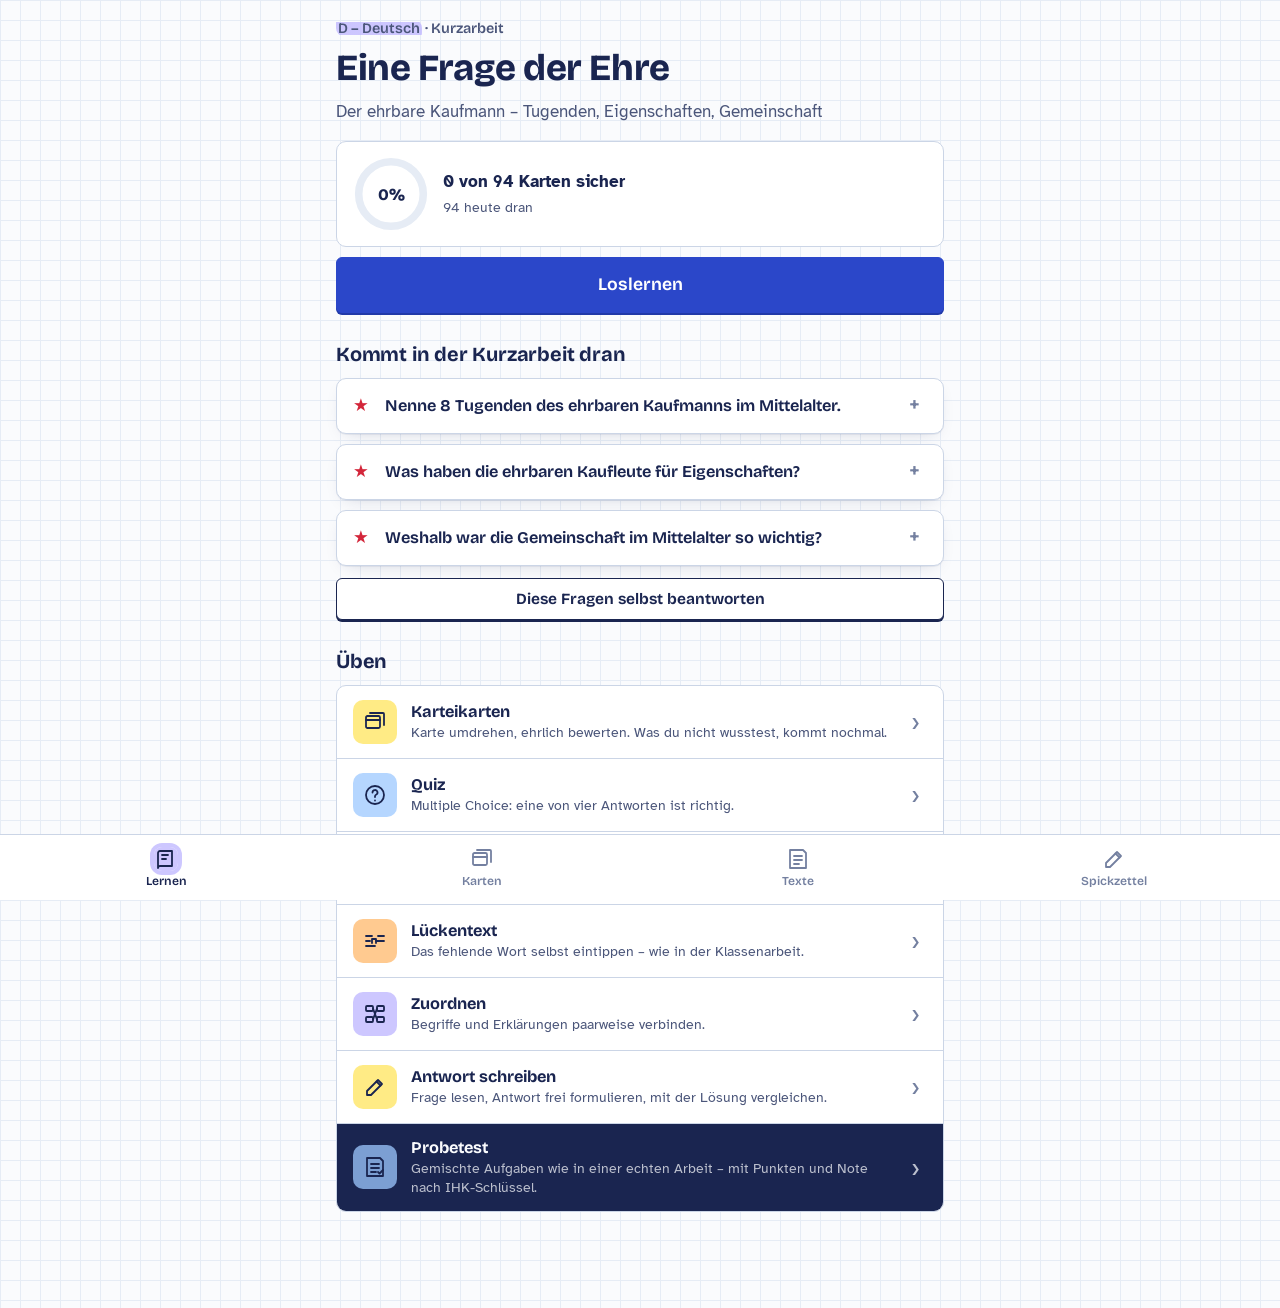
==== index.html @ 30d249df "Handy-LernApp: Eine Frage der Ehre Co-Authored-By: Claude Opus 5.5 <noreply@anthropic.com>" ====
<!doctype html>
<html lang="de">
<head>
<meta charset="utf-8">
<meta name="viewport" content="width=device-width, initial-scale=1, viewport-fit=cover">
<meta name="theme-color" content="#FAFBFD">
<meta name="robots" content="noindex">
<link rel="icon" href="data:image/svg+xml,%3Csvg xmlns='http://www.w3.org/2000/svg' viewBox='0 0 32 32'%3E%3Crect x='3' y='7' width='26' height='18' rx='2' fill='%23fff' stroke='%231A2550' stroke-width='2'/%3E%3Cpath d='M3 12h26' stroke='%23D3263A' stroke-width='2'/%3E%3Cpath d='M8 17h16M8 21h10' stroke='%23BDB4FF' stroke-width='3'/%3E%3C/svg%3E">
<style>:root{padding-top:env(safe-area-inset-top,0px)}[hidden]{display:none!important}body{margin:0}</style>
</head>
<body>
<title>LernApp Ehrbarer Kaufmann</title>
<link rel="preconnect" href="https://fonts.googleapis.com">
<link rel="preconnect" href="https://fonts.gstatic.com" crossorigin>
<link href="https://fonts.googleapis.com/css2?family=Bricolage+Grotesque:opsz,wght@12..96,400..800&family=Atkinson+Hyperlegible:ital,wght@0,400;0,700;1,400&family=Caveat:wght@500;700&display=swap" rel="stylesheet">
<style>
/* LernApp – Collegeblock & Textmarker */
:root {
  --paper: #FAFBFD;
  --sheet: #FFFFFF;
  --grid: #E6ECF5;
  --rule: #CBD5E6;
  --ink: #1A2550;
  --ink-2: #4B567A;
  --ink-3: #7480A0;
  --blue: #2B47C9;
  --blue-press: #2139A8;
  --red: #D3263A;
  --ok: #16865A;
  --m-gelb: #FFE45C;
  --m-gruen: #8EF0A8;
  --m-pink: #FF9FCF;
  --m-blau: #9CC9FF;
  --m-orange: #FFB86B;
  --m-lila: #BDB4FF;
  --mark-a: .75;
  --shadow: 0 1px 0 rgba(26, 37, 80, .06), 0 6px 18px -10px rgba(26, 37, 80, .25);
  --radius-s: 6px;
  --radius-m: 10px;
  --font-ui: 'Bricolage Grotesque', 'Segoe UI', system-ui, sans-serif;
  --font-body: 'Atkinson Hyperlegible', 'Segoe UI', system-ui, sans-serif;
  --font-hand: 'Caveat', 'Segoe Print', 'Comic Sans MS', cursive;
  color-scheme: light;
}
@media (prefers-color-scheme: dark) {
  :root:not([data-theme="light"]) {
    --paper: #121A33; --sheet: #18213F; --grid: #1D2748; --rule: #2E3A63;
    --ink: #EEF1FA; --ink-2: #B9C1DA; --ink-3: #8A94B4;
    --blue: #8FA6FF; --blue-press: #A9BAFF; --red: #FF6B7A; --ok: #5BD69B;
    --mark-a: .45;
    --shadow: 0 1px 0 rgba(0,0,0,.3), 0 10px 24px -12px rgba(0,0,0,.6);
    color-scheme: dark;
  }
}
:root[data-theme="dark"] {
  --paper: #121A33; --sheet: #18213F; --grid: #1D2748; --rule: #2E3A63;
  --ink: #EEF1FA; --ink-2: #B9C1DA; --ink-3: #8A94B4;
  --blue: #8FA6FF; --blue-press: #A9BAFF; --red: #FF6B7A; --ok: #5BD69B;
  --mark-a: .45;
  --shadow: 0 1px 0 rgba(0,0,0,.3), 0 10px 24px -12px rgba(0,0,0,.6);
  color-scheme: dark;
}

* { box-sizing: border-box; }
html, body { margin: 0; }
body {
  background-color: var(--paper);
  background-image:
    linear-gradient(var(--grid) 1px, transparent 1px),
    linear-gradient(90deg, var(--grid) 1px, transparent 1px);
  background-size: 20px 20px;
  color: var(--ink);
  font: 17px/1.55 var(--font-body);
  -webkit-font-smoothing: antialiased;
}
h1, h2, h3, h4 { font-family: var(--font-ui); line-height: 1.15; margin: 0; letter-spacing: -.01em; }
h1 { font-size: clamp(1.9rem, 4vw, 2.7rem); font-weight: 750; }
h2 { font-size: 1.45rem; font-weight: 700; }
h3 { font-size: 1.12rem; font-weight: 650; }
p { margin: 0; }
a { color: var(--blue); }
button, input, select, textarea { font: inherit; color: inherit; }
:focus-visible { outline: 3px solid var(--blue); outline-offset: 2px; border-radius: 4px; }
.skip { position: absolute; left: -999px; }
.skip:focus { left: 12px; top: 12px; z-index: 99; background: var(--sheet); padding: 8px 12px; }
.muted { color: var(--ink-2); }
.small { font-size: .88rem; }
.hand { font-family: var(--font-hand); font-weight: 700; }

/* Textmarker */
.mk { --c: var(--m-gelb); background: linear-gradient(transparent 12%, color-mix(in srgb, var(--c) calc(var(--mark-a) * 100%), transparent) 12%, color-mix(in srgb, var(--c) calc(var(--mark-a) * 100%), transparent) 88%, transparent 88%); border-radius: 3px 8px 4px 9px; padding: 0 .15em; box-decoration-break: clone; -webkit-box-decoration-break: clone; }
[data-c="gelb"] { --c: var(--m-gelb); } [data-c="gruen"] { --c: var(--m-gruen); } [data-c="pink"] { --c: var(--m-pink); }
[data-c="blau"] { --c: var(--m-blau); } [data-c="orange"] { --c: var(--m-orange); } [data-c="lila"] { --c: var(--m-lila); }

/* Shell */
.shell { display: grid; grid-template-columns: 264px minmax(0, 1fr); min-height: 100vh; }
.rail {
  position: sticky; top: 0; height: 100vh; overflow-y: auto;
  background: var(--sheet); border-right: 1px solid var(--rule);
  padding: 22px 0 22px 0; display: flex; flex-direction: column; gap: 4px;
}
.brand { display: flex; align-items: center; gap: 10px; padding: 0 22px 18px; text-decoration: none; color: var(--ink); }
.brand svg { flex: none; }
.brand b { font: 800 1.35rem/1 var(--font-ui); letter-spacing: -.02em; }
.rail-head { padding: 14px 22px 6px; font: 600 .82rem var(--font-ui); color: var(--ink-3); }
.rail a.nav {
  position: relative; display: flex; align-items: center; gap: 10px;
  padding: 8px 22px 8px 30px; color: var(--ink); text-decoration: none; font-family: var(--font-ui); font-weight: 520;
}
.rail a.nav::before { content: ''; position: absolute; left: 0; top: 6px; bottom: 6px; width: 16px; border-radius: 0 6px 6px 0; background: var(--c, var(--rule)); }
.rail a.nav:hover { background: var(--paper); }
.rail a.nav[aria-current="page"] { background: var(--paper); font-weight: 700; }
.rail a.nav[aria-current="page"]::before { width: 22px; }
.rail a.nav .count { margin-left: auto; font-size: .8rem; color: var(--ink-3); }
.rail .spacer { flex: 1; }
.rail .add-subject { margin: 6px 22px; }
.menu-btn { display: none; }

main { padding: 36px clamp(16px, 4vw, 56px) 80px; max-width: 1100px; width: 100%; outline: none; }

/* Buttons & Inputs */
.btn {
  display: inline-flex; align-items: center; justify-content: center; gap: 8px;
  min-height: 42px; padding: 8px 18px; border-radius: var(--radius-s);
  border: 1.5px solid var(--ink); background: var(--sheet); color: var(--ink);
  font: 650 .97rem var(--font-ui); cursor: pointer; text-decoration: none; white-space: nowrap;
  box-shadow: 0 2px 0 var(--ink);
  transition: transform .08s, box-shadow .08s;
}
.btn:hover { background: var(--paper); }
.btn:active { transform: translateY(2px); box-shadow: 0 0 0 var(--ink); }
.btn.primary { background: var(--blue); border-color: var(--blue); color: #fff; box-shadow: 0 2px 0 var(--blue-press); }
:root[data-theme="dark"] .btn.primary { color: #0F1530; }
@media (prefers-color-scheme: dark) { :root:not([data-theme="light"]) .btn.primary { color: #0F1530; } }
.btn.primary:hover { filter: brightness(1.06); background: var(--blue); }
.btn.ghost { border-color: transparent; box-shadow: none; background: transparent; color: var(--blue); padding-inline: 10px; }
.btn.ghost:hover { background: color-mix(in srgb, var(--blue) 8%, transparent); }
.btn.danger { color: var(--red); border-color: var(--red); box-shadow: 0 2px 0 var(--red); }
.btn.small { min-height: 34px; padding: 4px 12px; font-size: .88rem; }
.btn:disabled { opacity: .45; cursor: not-allowed; }
.row { display: flex; gap: 10px; flex-wrap: wrap; align-items: center; }
.row.end { justify-content: flex-end; }
.stack { display: grid; gap: 14px; }

label.field { display: grid; gap: 6px; font: 600 .92rem var(--font-ui); }
input[type="text"], input[type="date"], input[type="number"], input[type="search"], select, textarea {
  width: 100%; padding: 10px 12px; border-radius: var(--radius-s);
  border: 1.5px solid var(--rule); background: var(--sheet); font-family: var(--font-body); font-size: 1rem;
}
input:focus, select:focus, textarea:focus { border-color: var(--blue); outline: none; box-shadow: 0 0 0 3px color-mix(in srgb, var(--blue) 22%, transparent); }
textarea { min-height: 140px; resize: vertical; line-height: 1.5; }

/* Seitenkopf */
.page-head { display: grid; gap: 10px; margin-bottom: 28px; }
.crumbs { font: 500 .9rem var(--font-ui); color: var(--ink-3); }
.crumbs a { color: var(--ink-2); text-decoration: none; }
.crumbs a:hover { text-decoration: underline; }
.head-row { display: flex; gap: 16px; align-items: flex-end; justify-content: space-between; flex-wrap: wrap; }
.margin-note { font-family: var(--font-hand); font-size: 1.6rem; color: var(--red); line-height: 1; transform: rotate(-2deg); display: inline-block; }
.margin-note.blue { color: var(--blue); }

/* Blätter (Flächen) */
.sheet { background: var(--sheet); border: 1px solid var(--rule); border-radius: var(--radius-m); box-shadow: var(--shadow); }
.pad { padding: 22px; }
section + section { margin-top: 36px; }
.section-title { display: flex; justify-content: space-between; align-items: baseline; gap: 12px; margin-bottom: 14px; }

/* Übersicht */
.today { display: grid; grid-template-columns: 1.3fr 1fr; gap: 22px; align-items: stretch; }
.agenda { padding: 6px 0; }
.agenda li { list-style: none; display: grid; grid-template-columns: 76px 1fr auto; gap: 14px; align-items: center; padding: 12px 22px; border-top: 1px dashed var(--rule); }
.agenda li:first-child { border-top: 0; }
.agenda ul { margin: 0; padding: 0; }
.date-chip { text-align: center; line-height: 1.05; font-family: var(--font-ui); }
.date-chip b { display: block; font-size: 1.6rem; font-weight: 800; }
.date-chip span { font-size: .8rem; color: var(--ink-2); }
.agenda a { color: var(--ink); text-decoration: none; font-weight: 700; }
.agenda a:hover { text-decoration: underline; }
.due-box { padding: 22px; display: grid; gap: 14px; align-content: start; }
.due-num { font: 800 3.4rem/1 var(--font-ui); letter-spacing: -.03em; }
.subjects { display: grid; grid-template-columns: repeat(auto-fill, minmax(230px, 1fr)); gap: 18px; }
.subject-tile { position: relative; display: grid; gap: 6px; padding: 20px 20px 18px 20px; text-decoration: none; color: var(--ink); overflow: hidden; }
.subject-tile::before { content: ''; position: absolute; inset: 0 auto 0 0; width: 8px; background: var(--c); }
.subject-tile h3 { font-size: 1.2rem; }
.subject-tile:hover { border-color: var(--ink-3); }
.bar { height: 8px; border-radius: 99px; background: var(--grid); overflow: hidden; }
.bar > i { display: block; height: 100%; background: var(--ok); border-radius: inherit; }

/* Fach-Seite: Tests */
.tests { display: grid; gap: 14px; }
.test-row { display: grid; grid-template-columns: 1fr auto; gap: 8px 18px; align-items: center; padding: 18px 22px; text-decoration: none; color: var(--ink); }
.test-row:hover { border-color: var(--ink-3); }
.test-row .meta { color: var(--ink-2); font-size: .92rem; }

/* Tabs */
.tabs { display: flex; gap: 4px; border-bottom: 1.5px solid var(--rule); margin-bottom: 26px; overflow-x: auto; scrollbar-width: none; }
.tabs a { padding: 10px 14px; text-decoration: none; color: var(--ink-2); font: 600 .97rem var(--font-ui); border-bottom: 3px solid transparent; margin-bottom: -1.5px; white-space: nowrap; }
.tabs a[aria-current="page"] { color: var(--ink); border-color: var(--ink); }
.tabs a:hover { color: var(--ink); }

/* Lernmodi */
.modes { display: grid; grid-template-columns: repeat(auto-fill, minmax(240px, 1fr)); gap: 16px; }
.mode { display: grid; grid-template-rows: auto auto 1fr auto; gap: 6px; padding: 18px 20px; text-align: left; cursor: pointer; text-decoration: none; color: var(--ink); }
.mode:hover { border-color: var(--ink-3); }
.mode .ico { width: 40px; height: 40px; display: grid; place-items: center; border-radius: 8px; background: color-mix(in srgb, var(--c) calc(var(--mark-a) * 100%), transparent); margin-bottom: 6px; }
.mode .ico svg { width: 24px; height: 24px; stroke: var(--ink); fill: none; stroke-width: 1.8; stroke-linecap: round; stroke-linejoin: round; }
.mode p { color: var(--ink-2); font-size: .93rem; }
.mode .n { font: 600 .85rem var(--font-ui); color: var(--ink-3); margin-top: 8px; }
.mode[aria-disabled="true"] { opacity: .5; pointer-events: none; }
.mode.feature { grid-column: span 2; background: var(--ink); color: var(--paper); border-color: var(--ink); }
.mode.feature p, .mode.feature .n { color: color-mix(in srgb, var(--paper) 75%, transparent); }
.mode.feature .ico svg { stroke: var(--ink); }

.plan { display: flex; gap: 6px; overflow-x: auto; padding-bottom: 4px; }
.plan .day { flex: 0 0 auto; min-width: 74px; padding: 10px 8px; text-align: center; border: 1px dashed var(--rule); border-radius: var(--radius-s); background: var(--sheet); font-size: .82rem; }
.plan .day b { display: block; font: 700 1.05rem var(--font-ui); }
.plan .day.is-today { border: 2px solid var(--blue); }
.plan .day.exam { background: var(--ink); color: var(--paper); border-color: var(--ink); }

/* Material */
.drop { display: grid; place-items: center; gap: 10px; padding: 34px 20px; text-align: center; border: 2px dashed var(--ink-3); border-radius: var(--radius-m); background: var(--sheet); cursor: pointer; }
.drop.over { border-color: var(--blue); background: color-mix(in srgb, var(--blue) 6%, var(--sheet)); }
.drop svg { width: 46px; height: 46px; stroke: var(--ink-2); fill: none; stroke-width: 1.6; }
.doc-list { display: grid; gap: 10px; }
.doc { display: grid; grid-template-columns: auto 1fr auto; gap: 14px; align-items: center; padding: 14px 18px; }
.doc .kind { font: 700 .74rem var(--font-ui); padding: 4px 8px; border-radius: 4px; background: var(--grid); color: var(--ink-2); text-transform: uppercase; }
.progress-line { display: grid; gap: 6px; padding: 14px 18px; }

/* Kartenliste */
.card-list { display: grid; gap: 10px; }
.card-item { display: grid; grid-template-columns: 1fr 1fr auto; gap: 16px; padding: 14px 18px; align-items: start; }
.card-item .q { font-weight: 700; }
.card-item .t { font: 600 .76rem var(--font-ui); color: var(--ink-3); display: block; margin-bottom: 2px; }
.card-item textarea { min-height: 70px; }
.filters { display: flex; gap: 8px; flex-wrap: wrap; margin-bottom: 14px; }
.chip { border: 1.5px solid var(--rule); background: var(--sheet); border-radius: 99px; padding: 4px 12px; font: 600 .85rem var(--font-ui); cursor: pointer; }
.chip[aria-pressed="true"] { border-color: var(--ink); background: var(--ink); color: var(--paper); }

/* Spickzettel */
.cheat { padding: 30px 34px; background-image: linear-gradient(var(--sheet), var(--sheet)); position: relative; }
.cheat::before { content: ''; position: absolute; top: 0; bottom: 0; left: 22px; width: 2px; background: color-mix(in srgb, var(--red) 55%, transparent); }
.cheat > * { margin-left: 18px; }
.terms { display: flex; flex-wrap: wrap; gap: 8px 12px; margin: 12px 0 24px 18px; }
.cheat ol { padding-left: 1.2em; display: grid; gap: 10px; max-width: 72ch; }
.glossary { display: grid; grid-template-columns: minmax(140px, max-content) 1fr; gap: 8px 22px; margin: 14px 0 26px 18px; max-width: 80ch; }
.glossary dt { font-weight: 700; }
.glossary dd { margin: 0; color: var(--ink-2); }

/* Lern-Sitzung */
.session { max-width: 760px; margin: 0 auto; display: grid; gap: 22px; }
.session-top { display: grid; grid-template-columns: auto 1fr auto; gap: 16px; align-items: center; }
.session-top .bar { height: 10px; }
.counter { font: 700 .95rem var(--font-ui); color: var(--ink-2); font-variant-numeric: tabular-nums; }

/* Karteikarte */
.flash { perspective: 1400px; cursor: pointer; }
.flash-inner { position: relative; min-height: 340px; transition: transform .5s cubic-bezier(.3,.7,.2,1); transform-style: preserve-3d; }
.flash.flipped .flash-inner { transform: rotateX(180deg); }
.face {
  position: absolute; inset: 0; backface-visibility: hidden; -webkit-backface-visibility: hidden;
  background: #FFFEF8; color: #1A2550; border-radius: 4px; box-shadow: 0 2px 0 #d9dbe6, 0 18px 40px -18px rgba(26,37,80,.45);
  padding: 58px 40px 34px; display: grid; align-content: center; gap: 14px; text-align: center;
  background-image: linear-gradient(transparent 0 40px, #E8545F 40px 42px, transparent 42px), repeating-linear-gradient(transparent 0 33px, #BFD4F2 33px 34px);
  background-position: 0 0, 0 42px;
}
.face.back { transform: rotateX(180deg); }
.face .type { position: absolute; top: 11px; left: 18px; font: 600 .8rem var(--font-ui); color: #7480A0; }
.face .hint { position: absolute; bottom: 12px; left: 0; right: 0; font-size: .82rem; color: #7480A0; }
.face .front-text { font: 700 clamp(1.25rem, 3vw, 1.8rem)/1.3 var(--font-ui); }
.face .back-text { font: 400 clamp(1.05rem, 2.4vw, 1.3rem)/1.5 var(--font-body); }
.face .back-q { font-size: .9rem; color: #4B567A; }
.answer-row { display: grid; grid-template-columns: 1fr 1fr; gap: 12px; }
.answer-row .btn { min-height: 54px; font-size: 1.02rem; }
.btn.know { border-color: var(--ok); color: var(--ok); box-shadow: 0 2px 0 var(--ok); }
.btn.dont { border-color: var(--red); color: var(--red); box-shadow: 0 2px 0 var(--red); }
.boxes { display: flex; gap: 6px; justify-content: center; }
.boxes span { width: 34px; height: 8px; border-radius: 3px; background: var(--grid); }
.boxes span.on { background: var(--ok); }
kbd { font: 600 .78rem var(--font-ui); border: 1px solid var(--rule); border-bottom-width: 2px; border-radius: 4px; padding: 0 5px; background: var(--sheet); }

/* Quiz */
.question { padding: 28px 30px; display: grid; gap: 22px; }
.question .qtext { font: 650 1.3rem/1.4 var(--font-ui); }
.question .qtext .gap { display: inline-block; min-width: 5em; border-bottom: 2.5px solid var(--ink); }
.opts { display: grid; gap: 10px; }
.opt {
  display: grid; grid-template-columns: 34px 1fr; gap: 12px; align-items: center; text-align: left;
  padding: 12px 16px; border: 1.5px solid var(--rule); border-radius: var(--radius-s); background: var(--sheet); cursor: pointer; font-size: 1rem;
}
.opt:hover:not(:disabled) { border-color: var(--ink); }
.opt .key { width: 30px; height: 30px; display: grid; place-items: center; border-radius: 50%; border: 1.5px solid var(--ink-3); font: 700 .85rem var(--font-ui); }
.opt.right { border-color: var(--ok); background: color-mix(in srgb, var(--m-gruen) calc(var(--mark-a) * 70%), var(--sheet)); }
.opt.wrong { border-color: var(--red); background: color-mix(in srgb, var(--m-pink) calc(var(--mark-a) * 60%), var(--sheet)); }
.opt:disabled { cursor: default; }
.feedback { padding: 14px 18px; border-radius: var(--radius-s); border-left: 5px solid; }
.feedback.ok { border-color: var(--ok); background: color-mix(in srgb, var(--ok) 9%, var(--sheet)); }
.feedback.no { border-color: var(--red); background: color-mix(in srgb, var(--red) 8%, var(--sheet)); }
.feedback .src { margin-top: 6px; font-size: .9rem; color: var(--ink-2); }
.tf { display: grid; grid-template-columns: 1fr 1fr; gap: 12px; }
.tf .btn { min-height: 60px; font-size: 1.1rem; }

/* Zuordnen */
.match { display: grid; grid-template-columns: 1fr 1fr; gap: 12px 20px; }
.match .col { display: grid; gap: 10px; align-content: start; }
.tile { padding: 12px 14px; border: 1.5px solid var(--rule); border-radius: var(--radius-s); background: var(--sheet); cursor: pointer; text-align: left; font-size: .97rem; line-height: 1.35; }
.tile:hover:not(:disabled) { border-color: var(--ink); }
.tile.sel { border-color: var(--blue); box-shadow: 0 0 0 3px color-mix(in srgb, var(--blue) 22%, transparent); }
.tile.done { border-color: transparent; background: color-mix(in srgb, var(--c, var(--m-gruen)) calc(var(--mark-a) * 100%), var(--sheet)); cursor: default; }
.tile.shake { animation: shake .35s; border-color: var(--red); }
@keyframes shake { 25% { transform: translateX(-5px); } 75% { transform: translateX(5px); } }

/* Ergebnis */
.result { padding: 34px; display: grid; gap: 18px; text-align: center; justify-items: center; }
.grade { font: 700 6rem/0.9 var(--font-hand); color: var(--red); transform: rotate(-6deg); }
.review { display: grid; gap: 10px; text-align: left; width: 100%; }
.review .item { padding: 12px 16px; border-left: 4px solid var(--red); background: var(--paper); border-radius: 4px; }
.review .item.ok { border-color: var(--ok); }
table.results { width: 100%; border-collapse: collapse; }
table.results th, table.results td { text-align: left; padding: 10px 12px; border-bottom: 1px solid var(--rule); }
table.results th { font: 600 .85rem var(--font-ui); color: var(--ink-3); }

/* Leerer Zustand */
.empty { padding: 40px 30px; display: grid; gap: 16px; justify-items: start; max-width: 640px; }
.empty .margin-note { font-size: 1.9rem; }

/* Dialog, Toast */
dialog { border: 1px solid var(--rule); border-radius: var(--radius-m); padding: 0; background: var(--sheet); color: var(--ink); width: min(560px, calc(100vw - 32px)); box-shadow: 0 30px 80px -20px rgba(0,0,0,.45); }
dialog::backdrop { background: rgba(18, 26, 51, .45); }
dialog form { padding: 24px; display: grid; gap: 16px; }
.swatches { display: flex; gap: 10px; flex-wrap: wrap; }
.swatches label { position: relative; cursor: pointer; }
.swatches input { position: absolute; opacity: 0; }
.swatches span { display: block; width: 38px; height: 38px; border-radius: 8px; background: var(--c); border: 2px solid transparent; }
.swatches input:checked + span { border-color: var(--ink); box-shadow: inset 0 0 0 3px var(--sheet); }
.swatches input:focus-visible + span { outline: 3px solid var(--blue); outline-offset: 2px; }
#toast { position: fixed; left: 50%; bottom: 24px; transform: translate(-50%, 140%); background: var(--ink); color: var(--paper); padding: 12px 20px; border-radius: 8px; font: 600 .95rem var(--font-ui); transition: transform .25s; z-index: 50; max-width: calc(100vw - 32px); }
#toast.show { transform: translate(-50%, 0); }
.filewarn { max-width: 620px; margin: 10vh auto; display: grid; gap: 14px; }
.note { padding: 14px 18px; border-radius: var(--radius-s); background: color-mix(in srgb, var(--m-gelb) calc(var(--mark-a) * 45%), var(--sheet)); border: 1px solid color-mix(in srgb, var(--m-gelb) 70%, var(--rule)); font-size: .95rem; }
pre.prompt { white-space: pre-wrap; font-size: .85rem; background: var(--paper); padding: 12px; border-radius: 6px; border: 1px solid var(--rule); max-height: 220px; overflow: auto; }

/* Mobil */
@media (max-width: 860px) {
  .shell { grid-template-columns: 1fr; }
  .rail { position: fixed; z-index: 40; inset: 0 auto 0 0; width: 280px; transform: translateX(-100%); transition: transform .2s; box-shadow: var(--shadow); }
  .rail.open { transform: none; }
  .menu-btn { display: inline-flex; position: fixed; top: 12px; right: 12px; z-index: 45; }
  main { padding-top: 64px; }
  .today { grid-template-columns: 1fr; }
  .mode.feature { grid-column: auto; }
  .card-item { grid-template-columns: 1fr; }
  .match { gap: 10px; }
  .face { padding: 54px 20px 34px; }
  .agenda li { grid-template-columns: 60px 1fr; padding: 12px 16px; }
  .agenda li > :last-child { grid-column: 2; }
  .glossary { grid-template-columns: 1fr; gap: 2px; }
  .glossary dd { margin-bottom: 10px; }
}
@media (prefers-reduced-motion: reduce) {
  *, *::before, *::after { transition: none !important; animation: none !important; }
}
@media print {
  body { background: #fff; }
  .rail, .tabs, .no-print, .menu-btn, .page-head .row { display: none !important; }
  .shell { display: block; }
  main { padding: 0; max-width: none; }
  .sheet { box-shadow: none; border: 0; }
}
.btn svg { width: 18px; height: 18px; stroke: currentColor; fill: none; stroke-width: 2; stroke-linecap: round; flex: none; }
.chip input { accent-color: var(--blue); }
[hidden] { display: none !important; }
.btn.menu-btn { display: none; }
@media (max-width: 860px) { .btn.menu-btn { display: inline-flex; position: fixed; top: 12px; right: 12px; z-index: 45; } }
.face .back-q .mk { font-weight: 700; }
#toast:not(.show) { visibility: hidden; transition: transform .25s, visibility 0s .25s; }
.btn.star.on { color: var(--red); }
.filters .chip.star-chip[aria-pressed="true"] { background: var(--red); border-color: var(--red); }
.subject-tile h3, .rail a.nav, .test-row h3 { hyphens: auto; overflow-wrap: anywhere; }
dialog.wide { width: min(820px, calc(100vw - 32px)); }
.reader-text { max-height: 68vh; overflow-y: auto; display: grid; gap: 14px; max-width: 72ch; line-height: 1.7; padding-right: 8px; }
.face { overflow-y: auto; align-content: safe center; overscroll-behavior: contain; }
.face .back-text.long { font-size: 1rem; text-align: left; line-height: 1.55; }

/* Handy-Version – ergänzt app.css. Eine Spalte, Tab-Leiste unten. */
html, body { min-height: 100%; }
body { padding-inline: 0; font-size: 16.5px; }
#main {
  max-width: 640px; margin: 0 auto;
  padding: 20px 16px calc(96px + env(safe-area-inset-bottom, 0px));
  display: grid; gap: 30px; align-content: start;
}
body.in-session #main { padding-bottom: 32px; }
#main > section { display: grid; gap: 12px; margin: 0; }
#main > section + section { margin-top: 0; }
h1 { font-size: clamp(1.8rem, 8vw, 2.3rem); text-wrap: balance; }
h2 { font-size: 1.25rem; text-wrap: balance; }

/* Kopf */
.hero { display: grid; gap: 10px; }
.subject { font: 600 .9rem var(--font-ui); color: var(--ink-2); }
.progress-row { display: grid; grid-template-columns: 76px 1fr; gap: 14px; align-items: center; padding: 14px 16px; background: var(--sheet); border: 1px solid var(--rule); border-radius: var(--radius-m); margin-top: 6px; }
.progress-row > div { display: grid; gap: 2px; min-width: 0; }
.ring { width: 76px; height: 76px; transform: rotate(-90deg); }
.ring circle { fill: none; stroke-width: 8; }
.ring-bg { stroke: var(--grid); }
.ring-fg { stroke: var(--ok); stroke-linecap: round; transition: stroke-dashoffset .6s; }
.ring text { transform: rotate(90deg); transform-origin: 40px 40px; font: 800 17px var(--font-ui); fill: var(--ink); }
.progress-row .margin-note { font-size: 1.3rem; margin-top: 2px; }
.btn.big { min-height: 56px; font-size: 1.1rem; width: 100%; }
.btn.wide { width: 100%; }
.page-title { display: flex; justify-content: space-between; align-items: center; gap: 12px; }

/* Kurzarbeit-Fragen */
.stars { display: grid; gap: 10px; }
.star-q { padding: 0; overflow: hidden; }
.star-q summary { list-style: none; display: grid; grid-template-columns: 22px 1fr 18px; gap: 10px; align-items: start; padding: 16px; cursor: pointer; font: 650 1.02rem/1.35 var(--font-ui); }
.star-q summary::-webkit-details-marker { display: none; }
.star-q summary::after { content: '+'; font-size: 1.3rem; line-height: 1; color: var(--ink-3); }
.star-q[open] summary::after { content: '–'; }
.star-icon { color: var(--red); font-size: 1.1rem; line-height: 1.2; }
.star-a { padding: 0 16px 16px 48px; color: var(--ink-2); line-height: 1.6; }

/* Übungsliste */
.mode-list { display: grid; background: var(--sheet); border: 1px solid var(--rule); border-radius: var(--radius-m); overflow: hidden; }
.mode-row { display: grid; grid-template-columns: 44px 1fr 16px; gap: 14px; align-items: center; padding: 14px 16px; color: var(--ink); text-decoration: none; border-top: 1px solid var(--rule); min-height: 68px; }
.mode-row:first-child { border-top: 0; }
.mode-row:active { background: var(--paper); }
.mode-row .ico { width: 44px; height: 44px; display: grid; place-items: center; border-radius: 10px; background: color-mix(in srgb, var(--c) calc(var(--mark-a) * 100%), transparent); }
.mode-row .ico svg { width: 24px; height: 24px; stroke: var(--ink); fill: none; stroke-width: 1.8; stroke-linecap: round; stroke-linejoin: round; }
.mode-row .txt { display: grid; gap: 2px; min-width: 0; }
.mode-row .txt b { font: 700 1.02rem var(--font-ui); }
.mode-row .txt span { font-size: .88rem; color: var(--ink-2); line-height: 1.35; }
.mode-row .chev { font-size: 1.6rem; color: var(--ink-3); line-height: 1; }
.mode-row.exam { background: var(--ink); color: var(--paper); }
.mode-row.exam .txt span, .mode-row.exam .chev { color: color-mix(in srgb, var(--paper) 72%, transparent); }
.mode-row[aria-disabled="true"] { opacity: .45; pointer-events: none; }

/* Karten */
.chips { display: flex; gap: 8px; flex-wrap: wrap; }
.chips.scroll { flex-wrap: nowrap; overflow-x: auto; scrollbar-width: none; margin-inline: -16px; padding-inline: 16px; }
.chips .chip { min-height: 38px; white-space: nowrap; }
.clist { display: grid; gap: 10px; }
.citem { padding: 14px 16px; display: grid; gap: 6px; }
.ctop { display: flex; justify-content: space-between; align-items: center; }
.ctop .t { font: 600 .78rem var(--font-ui); color: var(--ink-3); }
.cq { font-weight: 700; }
.ca { color: var(--ink-2); }
.citem .btn { justify-self: start; }
.starbtn { border: 0; background: none; font-size: 1.5rem; line-height: 1; color: var(--ink-3); cursor: pointer; min-width: 44px; min-height: 44px; margin: -10px -10px -10px 0; }
.starbtn.on { color: var(--red); }

/* Lesen */
.reader { padding: 20px 18px; display: grid; gap: 14px; line-height: 1.7; }
.cheat { padding: 22px 18px 22px 30px; }
.cheat::before { left: 14px; }
.cheat > * { margin-left: 0; }
.cheat h3 { margin-top: 8px; }
.terms { margin: 10px 0 18px; }
.glossary { margin: 10px 0 18px; grid-template-columns: 1fr; gap: 2px; }
.glossary dd { margin-bottom: 10px; }

/* Tab-Leiste */
#tabbar {
  position: fixed; left: 0; right: 0; bottom: 0; z-index: 30;
  display: grid; grid-template-columns: repeat(4, 1fr);
  background: var(--sheet); border-top: 1px solid var(--rule);
  padding: 6px 8px calc(6px + env(safe-area-inset-bottom, 0px));
}
#tabbar a { display: grid; justify-items: center; gap: 3px; padding: 6px 0; color: var(--ink-3); text-decoration: none; font: 600 .76rem var(--font-ui); border-radius: 10px; }
#tabbar a svg { width: 24px; height: 24px; stroke: currentColor; fill: none; stroke-width: 1.8; stroke-linecap: round; stroke-linejoin: round; }
#tabbar a[aria-current="page"] { color: var(--ink); }
#tabbar a[aria-current="page"] svg { background: color-mix(in srgb, var(--m-lila) calc(var(--mark-a) * 100%), transparent); border-radius: 8px; box-shadow: 0 0 0 4px color-mix(in srgb, var(--m-lila) calc(var(--mark-a) * 100%), transparent); }

/* Lern-Sitzung auf dem Handy */
.session { gap: 16px; }
.flash-inner { min-height: 300px; }
.face { padding: 54px 20px 36px; }
.question { padding: 20px 18px; gap: 18px; }
.question .qtext { font-size: 1.12rem; }
.answer-row .btn, .tf .btn { min-height: 58px; }
.match { grid-template-columns: 1fr 1fr; gap: 8px; }
.tile { font-size: .9rem; padding: 10px; }
.result { padding: 24px 16px; }
kbd { display: none; }

/* Unteres Blatt (Dialog) */
#sheet { margin: auto auto 0; width: 100%; max-width: 640px; border-radius: 16px 16px 0 0; padding: 20px 16px calc(20px + env(safe-area-inset-bottom, 0px)); }
#sheet .stack { display: grid; gap: 12px; }

#toast { bottom: calc(90px + env(safe-area-inset-bottom, 0px)); }
body.in-session #toast { bottom: 24px; }
.session { width: 100%; }
.kbd-hint { display: none; }
.flash-inner { min-height: 380px; }

</style>
<main id="main" tabindex="-1"></main>
<nav id="tabbar" aria-label="Bereiche">
  <a href="#/" data-tab="start"><svg viewBox="0 0 24 24" aria-hidden="true"><path d="M4 19V6a2 2 0 0 1 2-2h12v15H6a2 2 0 0 0-2 2z"/><path d="M8 8h6M8 12h4"/></svg>Lernen</a>
  <a href="#/karten" data-tab="karten"><svg viewBox="0 0 24 24" aria-hidden="true"><rect x="3" y="6" width="14" height="12" rx="1.5"/><path d="M7 3h13a1 1 0 0 1 1 1v11"/><path d="M3 10h14"/></svg>Karten</a>
  <a href="#/text" data-tab="text"><svg viewBox="0 0 24 24" aria-hidden="true"><path d="M7 3h10l3 3v15H4V3z"/><path d="M8 9h8M8 13h8M8 17h5"/></svg>Texte</a>
  <a href="#/spick" data-tab="spick"><svg viewBox="0 0 24 24" aria-hidden="true"><path d="M4 20h4L19 9l-4-4L4 16v4z"/><path d="M13.5 6.5l4 4"/></svg>Spickzettel</a>
</nav>
<div id="toast" role="status" aria-live="polite"></div>
<dialog id="sheet"></dialog>
<dialog id="dialog"></dialog>
<script>
const __m = {};
__m.util = (() => {
const COLORS = ['lila', 'gelb', 'gruen', 'pink', 'blau', 'orange'];
const COLOR_NAME = { lila: 'Lila', gelb: 'Gelb', gruen: 'Grün', pink: 'Pink', blau: 'Blau', orange: 'Orange' };
const cvar = (c) => `var(--m-${c || 'lila'})`;

const h = (s) => String(s ?? '').replace(/[&<>"']/g, (c) => ({ '&': '&amp;', '<': '&lt;', '>': '&gt;', '"': '&quot;', "'": '&#39;' }[c]));
const $ = (sel, root = document) => root.querySelector(sel);
const $$ = (sel, root = document) => [...root.querySelectorAll(sel)];

function shuffle(a) {
  a = [...a];
  for (let i = a.length - 1; i > 0; i--) { const j = Math.floor(Math.random() * (i + 1)); [a[i], a[j]] = [a[j], a[i]]; }
  return a;
}
const sample = (a, n) => shuffle(a).slice(0, n);

let toastTimer;
function toast(msg) {
  const t = $('#toast');
  t.textContent = msg; t.classList.add('show');
  clearTimeout(toastTimer);
  toastTimer = setTimeout(() => t.classList.remove('show'), 3200);
}

const DAY = 864e5;
function daysUntil(dateStr) {
  if (!dateStr) return null;
  const d = new Date(dateStr + 'T00:00:00'); const t = new Date(); t.setHours(0, 0, 0, 0);
  return Math.round((d - t) / DAY);
}
function countdownText(dateStr) {
  const n = daysUntil(dateStr);
  if (n === null) return '';
  if (n < 0) return n === -1 ? 'war gestern' : `vor ${-n} Tagen`;
  if (n === 0) return 'heute!';
  if (n === 1) return 'morgen!';
  return `noch ${n} Tage`;
}
const WD = ['So', 'Mo', 'Di', 'Mi', 'Do', 'Fr', 'Sa'];
const MON = ['Jan', 'Feb', 'März', 'Apr', 'Mai', 'Juni', 'Juli', 'Aug', 'Sep', 'Okt', 'Nov', 'Dez'];
function dateParts(dateStr) {
  const d = new Date(dateStr + 'T00:00:00');
  return { wd: WD[d.getDay()], day: d.getDate(), mon: MON[d.getMonth()] };
}
const fmtDate = (ts) => new Date(ts).toLocaleDateString('de-DE', { day: '2-digit', month: '2-digit', year: 'numeric' });
const isoDate = (offsetDays = 0) => {
  const d = new Date(Date.now() + offsetDays * DAY);
  return `${d.getFullYear()}-${String(d.getMonth() + 1).padStart(2, '0')}-${String(d.getDate()).padStart(2, '0')}`;
};
const plural = (n, one, many) => `${n} ${n === 1 ? one : many}`;

const P = (d) => `<svg viewBox="0 0 24 24" aria-hidden="true">${d}</svg>`;
const ICON = {
  cards: P('<rect x="3" y="6" width="14" height="12" rx="1.5"/><path d="M7 3h13a1 1 0 0 1 1 1v11"/><path d="M3 10h14"/>'),
  repeat: P('<path d="M4 12a8 8 0 0 1 14-5.3L20 9"/><path d="M20 4v5h-5"/><path d="M20 12a8 8 0 0 1-14 5.3L4 15"/><path d="M4 20v-5h5"/>'),
  quiz: P('<circle cx="12" cy="12" r="9"/><path d="M9.5 9.5a2.5 2.5 0 1 1 3.5 2.3c-.7.3-1 .9-1 1.6V14"/><path d="M12 17.5v.01"/>'),
  tf: P('<path d="M4 12l4 4 8-9"/><path d="M15 15l5 5M20 15l-5 5"/>'),
  gap: P('<path d="M3 7h6M15 7h6M3 12h4M13 12h8M3 17h9"/><path d="M9 14v-4h4v4"/>'),
  match: P('<rect x="3" y="4" width="7" height="5" rx="1"/><rect x="3" y="15" width="7" height="5" rx="1"/><rect x="14" y="4" width="7" height="5" rx="1"/><rect x="14" y="15" width="7" height="5" rx="1"/><path d="M10 6.5l4 11M10 17.5l4-11"/>'),
  write: P('<path d="M4 20h4L19 9l-4-4L4 16v4z"/><path d="M13.5 6.5l4 4"/>'),
  exam: P('<path d="M7 3h10l3 3v15H4V3z"/><path d="M8 9h8M8 13h8M8 17h5"/><path d="M15 17l1.5 1.5L20 15"/>'),
  upload: P('<path d="M12 15V4M7 9l5-5 5 5"/><path d="M4 15v4a1 1 0 0 0 1 1h14a1 1 0 0 0 1-1v-4"/>'),
  plus: P('<path d="M12 5v14M5 12h14"/>'),
  menu: P('<path d="M4 7h16M4 12h16M4 17h16"/>'),
};

return { COLORS, COLOR_NAME, cvar, h, $, $$, shuffle, sample, toast, daysUntil, countdownText, dateParts, fmtDate, isoDate, plural, ICON };
})();

__m.store = (() => {
// Datenhaltung: alles bleibt im Browser (localStorage) auf diesem PC.
const KEY = 'lernapp.v1';

const empty = () => ({
  version: 1,
  subjects: [],   // {id, name, color}
  tests: [],      // {id, subjectId, title, date, notes, createdAt}
  docs: [],       // {id, testId, name, kind, text, addedAt}
  cards: [],      // {id, testId, docId, type, q, a, source, createdAt}
  progress: {},   // cardId -> {box, due, right, wrong, last}
  results: [],    // {id, testId, date, points, max, grade, mode}
  streak: { last: null, days: 0 },
});

let state = load();
const listeners = new Set();

function load() {
  try {
    const raw = localStorage.getItem(KEY);
    if (raw) return { ...empty(), ...JSON.parse(raw) };
  } catch (e) { console.warn('Speicher nicht lesbar', e); }
  return empty();
}

function save() {
  try {
    localStorage.setItem(KEY, JSON.stringify(state));
  } catch (e) {
    console.warn('Speichern fehlgeschlagen', e);
    document.dispatchEvent(new CustomEvent('lernapp:savefail'));
  }
  listeners.forEach((fn) => fn());
}

const get = () => state;
const onChange = (fn) => listeners.add(fn);
const uid = () => Math.random().toString(36).slice(2, 10) + Date.now().toString(36).slice(-4);

// Fächer
function addSubject(name, color) {
  const s = { id: uid(), name: name.trim(), color };
  state.subjects.push(s); save(); return s;
}
function updateSubject(id, patch) { Object.assign(subject(id), patch); save(); }
function deleteSubject(id) {
  state.tests.filter((t) => t.subjectId === id).forEach((t) => deleteTest(t.id, false));
  state.subjects = state.subjects.filter((s) => s.id !== id); save();
}
const subject = (id) => state.subjects.find((s) => s.id === id);

// Tests / Lernsets
function addTest(subjectId, title, date, notes = '') {
  const t = { id: uid(), subjectId, title: title.trim(), date: date || '', notes, createdAt: Date.now() };
  state.tests.push(t); save(); return t;
}
function updateTest(id, patch) { Object.assign(test(id), patch); save(); }
function deleteTest(id, persist = true) {
  const cardIds = new Set(state.cards.filter((c) => c.testId === id).map((c) => c.id));
  cardIds.forEach((cid) => delete state.progress[cid]);
  state.cards = state.cards.filter((c) => c.testId !== id);
  state.docs = state.docs.filter((d) => d.testId !== id);
  state.results = state.results.filter((r) => r.testId !== id);
  state.tests = state.tests.filter((t) => t.id !== id);
  if (persist) save();
}
const test = (id) => state.tests.find((t) => t.id === id);
const testsOf = (subjectId) => state.tests.filter((t) => t.subjectId === subjectId);

// Dokumente
function addDoc(testId, name, kind, text) {
  const d = { id: uid(), testId, name, kind, text, addedAt: Date.now() };
  state.docs.push(d); save(); return d;
}
function deleteDoc(id, withCards) {
  if (withCards) {
    state.cards.filter((c) => c.docId === id).forEach((c) => delete state.progress[c.id]);
    state.cards = state.cards.filter((c) => c.docId !== id);
  }
  state.docs = state.docs.filter((d) => d.id !== id); save();
}
const docsOf = (testId) => state.docs.filter((d) => d.testId === testId);

// Karten
function addCards(list) {
  const known = new Set(state.cards.map((c) => c.testId + '|' + norm(c.q) + '|' + norm(c.a)));
  let n = 0;
  for (const c of list) {
    const k = c.testId + '|' + norm(c.q) + '|' + norm(c.a);
    if (known.has(k)) continue;
    known.add(k);
    state.cards.push({ id: uid(), createdAt: Date.now(), source: '', docId: null, ...c });
    n++;
  }
  save(); return n;
}
function updateCard(id, patch) { Object.assign(state.cards.find((c) => c.id === id), patch); save(); }
function deleteCard(id) {
  state.cards = state.cards.filter((c) => c.id !== id);
  delete state.progress[id]; save();
}
const cardsOf = (testId) => state.cards.filter((c) => c.testId === testId);
const norm = (s) => String(s || '').toLowerCase().replace(/\s+/g, ' ').trim();

// Lernkartei (Leitner, 5 Fächer)
const INTERVAL_DAYS = [0, 1, 2, 4, 8, 16];
const progressOf = (cardId) => state.progress[cardId] || { box: 0, due: 0, right: 0, wrong: 0, last: 0 };

function grade(cardId, correct, persist = true) {
  const p = { ...progressOf(cardId) };
  if (correct) { p.box = Math.min(5, p.box + 1); p.right++; }
  else { p.box = 1; p.wrong++; }
  p.last = Date.now();
  p.due = startOfDay(Date.now()) + INTERVAL_DAYS[p.box] * 864e5;
  state.progress[cardId] = p;
  touchStreak();
  if (persist) save();
}
function isDue(cardId) {
  const p = state.progress[cardId];
  return !p || p.due <= Date.now();
}

function touchStreak() {
  const today = new Date().toISOString().slice(0, 10);
  const s = state.streak;
  if (s.last === today) return;
  const yesterday = new Date(Date.now() - 864e5).toISOString().slice(0, 10);
  s.days = s.last === yesterday ? s.days + 1 : 1;
  s.last = today;
}
function streakDays() {
  const s = state.streak;
  const today = new Date().toISOString().slice(0, 10);
  const yesterday = new Date(Date.now() - 864e5).toISOString().slice(0, 10);
  return s.last === today || s.last === yesterday ? s.days : 0;
}

function addResult(r) {
  touchStreak();
  state.results.push({ id: uid(), date: Date.now(), ...r }); save();
}
const resultsOf = (testId) => state.results.filter((r) => r.testId === testId);

const startOfDay = (t) => { const d = new Date(t); d.setHours(0, 0, 0, 0); return d.getTime(); };

// Backup
function exportJSON() { return JSON.stringify(state, null, 1); }
function importJSON(text, mode = 'replace') {
  const data = JSON.parse(text);
  if (!Array.isArray(data.subjects) || !Array.isArray(data.tests)) throw new Error('Das ist keine LernApp-Sicherung.');
  if (mode === 'replace') state = { ...empty(), ...data };
  else {
    for (const k of ['subjects', 'tests', 'docs', 'cards', 'results']) {
      const ids = new Set(state[k].map((x) => x.id));
      state[k].push(...(data[k] || []).filter((x) => !ids.has(x.id)));
    }
    state.progress = { ...data.progress, ...state.progress };
  }
  save();
}
function resetAll() { state = empty(); save(); }

return { save, get, onChange, uid, addSubject, updateSubject, deleteSubject, subject, addTest, updateTest, deleteTest, test, testsOf, addDoc, deleteDoc, docsOf, addCards, updateCard, deleteCard, cardsOf, progressOf, grade, isDue, streakDays, addResult, resultsOf, startOfDay, exportJSON, importJSON, resetAll };
})();

__m.gen = (() => {
// Lernmaterial aus Text erzeugen – regelbasiert, ohne Internet.
// Erkennt: Fragen mit Antworten (Arbeitsblätter), Begriff–Erklärung-Paare, Definitionssätze,
// Abkürzungen, Jahreszahlen, Schlüsselbegriffe (deutsche Substantive) und markierte Stellen.

const STOP = new Set(('der die das den dem des ein eine einer eines einem einen und oder aber doch denn sondern als wie wenn weil dass daß ob so auch noch nur schon sehr mehr nicht kein keine keinen keiner ' +
  'ich du er sie es wir ihr man sich mich dich uns euch ihm ihn ihnen ihre ihr ihren ihrem ihres sein seine seinen seinem seiner seines mein dein unser euer ' +
  'ist sind war waren wird werden wurde wurden worden hat haben hatte hatten habe kann können konnte konnten muss müssen musste mussten soll sollen sollte sollten will wollen wollte darf dürfen mag ' +
  'in im ins an am auf aus bei mit nach von vom vor zu zum zur über unter um durch für gegen ohne bis seit während wegen trotz zwischen hinter neben ' +
  'dies diese dieser dieses diesen diesem jene jener jenes welche welcher welches was wer wo wann warum wieso weshalb wieviel ' +
  'da dann damit dazu dabei daher darum davon dafür dagegen darauf daraus darin hier dort heute immer wieder sowie bzw etc usw ca z.b. zb ' +
  'alle allem allen aller alles andere anderen anderer anderes viel viele vielen einige einigen jeder jede jedes jeden jedem etwa eben ganz gar sehr zudem ' +
  'sagt sagte erklärt betont nun also zwar jedoch dennoch somit sodass seien sei gewesen').split(' '));

// Arbeitsaufträge wie in Klassenarbeiten
const TASK = /^(Nenne|Nennen Sie|Zähle|Zählen Sie|Erkläre|Erklären Sie|Erläutere|Erläutern Sie|Beschreibe|Beschreiben Sie|Begründe|Begründen Sie|Definiere|Definieren Sie|Vergleiche|Vergleichen Sie|Stelle .* dar|Fasse .* zusammen)\b.{4,}$/;
const NUM_WORDS = { zwei: 2, drei: 3, vier: 4, fünf: 5, sechs: 6, sieben: 7, acht: 8, neun: 9, zehn: 10 };
function neededCount(q) {
  const m = q.match(/^(?:Nenne|Nennen Sie|Zähle|Zählen Sie)\s+(?:mindestens\s+)?(\d+|zwei|drei|vier|fünf|sechs|sieben|acht|neun|zehn)\b/i);
  return m ? (+m[1] || NUM_WORDS[m[1].toLowerCase()]) : 0;
}

const DEF_VERBS =/\s(ist|sind|war|waren|bezeichnet|bedeutet|beschreibt|meint|umfasst)\s/;

function normalize(raw) {
  let t = String(raw || '')
    .replace(/\r/g, '')
    .replace(/­/g, '')
    .replace(/([a-zäöüß])-\n\s*([a-zäöüß])/g, '$1$2'); // Silbentrennung am Zeilenende
  // Zeilennummern am Rand (Lesetexte: 5, 10, 15 …) nur entfernen, wenn sie gehäuft vorkommen
  const lineNo = /^[ \t]*\d{1,3}[ \t]+(?=[A-Za-zÄÖÜäöüß„"])/gm;
  if ((t.match(lineNo) || []).length >= 3) t = t.replace(lineNo, '');
  return t.replace(/ {3,}/g, '\t').replace(/[ \t]*\t[ \t]*/g, '\t').replace(/ +/g, ' ').replace(/^ | $/gm, '').trim();
}

// Zeilen zu Absätzen zusammenführen, Sätze trennen
function sentences(text) {
  const paras = [];
  for (const block of text.split(/\n\s*\n/)) {
    const ls = block.split('\n').map((l) => l.trim()).filter(Boolean);
    let buf = '';
    ls.forEach((l, i) => {
      const heading = i < ls.length - 1 && l.length < 70 && l.split(' ').length <= 8 && !/[.!?:;,"“”-]$/.test(l);
      const listItem = /^([-•*>]|\d+[.)]\s|[a-z]\)\s)/.test(l);
      if (heading || listItem) { if (buf) paras.push(buf); buf = ''; paras.push(l); }
      else buf = buf ? buf + ' ' + l : l;
    });
    if (buf) paras.push(buf);
  }
  const out = [];
  for (const p of paras) {
    const parts = p
      .replace(/\b(z|u|d|bzw|ca|vgl|ggf|usw|etc|Nr|Dr|Prof|St|Abs|Art|bspw|evtl|inkl|max|min|sog)\./gi, '$1․')
      .replace(/(\d)\.(\s+(Jahrhundert|Jh|Januar|Februar|März|April|Mai|Juni|Juli|August|September|Oktober|November|Dezember|Klasse|Stunde|Weltkrieg))/g, '$1․$2')
      .split(/(?<=[.!?…])\s+(?=[„"A-ZÄÖÜ0-9])/);
    for (let s of parts) {
      s = s.replace(/․/g, '.').trim();
      if (s.length > 2) out.push(s);
    }
  }
  return out;
}

const words = (s) => s.match(/[A-Za-zÄÖÜäöüß][A-Za-zÄÖÜäöüß\-]*[A-Za-zÄÖÜäöüß]|\d{3,4}/g) || [];
const clean = (s) => {
  s = s.replace(/\s+/g, ' ').replace(/^[\s„"“»\-–•*>]+|[\s“"”«,;:]+$/g, '').trim();
  if (s.startsWith('(') && !s.includes(')')) s = s.slice(1);
  if (s.endsWith(')') && !s.includes('(')) s = s.slice(0, -1);
  return s.trim();
};
const cap1 = (s) => s.charAt(0).toUpperCase() + s.slice(1);

// Schlüsselbegriffe: groß geschriebene Wörter, die nicht am Satzanfang stehen, + markierte Stellen
function keywords(text, highlights = [], limit = 60) {
  const sents = sentences(text);
  const freq = new Map();
  for (const s of sents) {
    const ws = words(s);
    ws.forEach((w, i) => {
      const lw = w.toLowerCase();
      if (STOP.has(lw) || w.length < 4) return;
      const isNoun = /^[A-ZÄÖÜ]/.test(w) && i > 0;
      const isYear = /^\d{3,4}$/.test(w);
      if (!isNoun && !isYear) return;
      freq.set(w, (freq.get(w) || 0) + 1);
    });
  }
  const scored = [...freq].map(([w, f]) => [w, f * (1 + Math.min(w.length, 16) / 8)]);
  for (const h of highlights) {
    const key = clean(h);
    if (key.split(' ').length <= 5) scored.push([key, 20 + key.length / 4]);
  }
  scored.sort((a, b) => b[1] - a[1]);
  const seen = new Set();
  const out = [];
  for (const [w] of scored) {
    const k = w.toLowerCase();
    if (seen.has(k)) continue;
    seen.add(k); out.push(w);
    if (out.length >= limit) break;
  }
  return out;
}

// Wichtigste Sätze (für Spickzettel)
function keySentences(text, highlights = [], n = 12) {
  const kws = keywords(text, highlights, 40);
  const weight = new Map(kws.map((k, i) => [k.toLowerCase(), 40 - i]));
  const sents = sentences(text).filter((s) => s.length > 40 && s.length < 360 && !/\?$/.test(s));
  const scored = sents.map((s, i) => {
    const lw = s.toLowerCase();
    let sc = 0;
    for (const [k, w] of weight) if (lw.includes(k)) sc += w;
    return { s, i, sc: sc / Math.sqrt(s.length / 60) };
  });
  return scored.sort((a, b) => b.sc - a.sc).slice(0, n).sort((a, b) => a.i - b.i).map((x) => x.s);
}

// Hauptfunktion: liefert Kartenvorschläge {type, q, a, source}
function generate(rawText, { highlights = [] } = {}) {
  const text = normalize(rawText);
  const lines = text.split('\n').map((l) => l.trim());
  const cards = [];
  const push = (type, q, a, source = '') => {
    q = clean(q); a = clean(a);
    if (q.length < 2 || a.length < 1 || q.toLowerCase() === a.toLowerCase()) return;
    cards.push({ type, q, a, source });
  };

  // 1) Fragen mit Antworten (Arbeitsblatt): Zeile endet mit "?" oder ist ein Arbeitsauftrag ("Nenne 8 …")
  const sents = sentences(text);
  const answerLines = new Set();
  const isTask = (s) => /\?\s*$/.test(s) || TASK.test(s);
  for (let i = 0; i < lines.length; i++) {
    const l = lines[i].replace(/^(\d+|[a-z])[.)]\s*/, '');
    if (!isTask(l) || l.length < 8) continue;
    const ans = [];
    for (let j = i + 1; j < lines.length && ans.length < 6; j++) {
      const n = lines[j];
      if (!n) { if (ans.length) break; else continue; }
      if (isTask(n) || /^\d+[.)]\s+\S/.test(n)) break;
      ans.push(n.replace(/^[>•\-*]\s*/, ''));
    }
    ans.forEach((x) => answerLines.add(x));
    if (ans.length) {
      push('frage', l, ans.join('; '));
      const need = neededCount(l);
      if (need && cards.at(-1)?.q === clean(l)) cards.at(-1).need = need;
    }
    else {
      const best = bestSentenceFor(l, sents);
      if (best) push('frage', l, best, 'Antwort aus dem Text vorgeschlagen');
    }
  }

  // 2) Begriff – Erklärung (Glossare, Vokabeln, Tabellen)
  lines.forEach((raw, i) => {
    const l = raw.replace(/^([a-z]|\d+)[.)]\s*/, '');
    if (isTask(l) || answerLines.has(raw.replace(/^[>•\-*]\s*/, ''))) return;
    const m = l.match(/^([^:=–—\t]{2,60}?)\s*(:|=|\s[–—-]\s|\t+|\s->\s)\s*(.{2,300})$/);
    if (!m) return;
    const term = clean(m[1]), expl = clean(m[3]);
    const strong = /[:=\t]/.test(m[2]);
    // Fließtext-Zeilen mit Gedankenstrich sind keine Begriffspaare
    const prev = lines[i - 1] || '';
    const inProse = prev.length > 50 && !/[.:!?]$/.test(prev) && l.length > 50;
    if (!strong && (inProse || /^(Der|Die|Das|Ein|Eine|Im|In|Als|Wenn|Doch|Und)\s+[a-zäöüß]/.test(term))) return;
    if (m[2] === ':' && /\d$/.test(term)) return; // Uhrzeiten, Bibelstellen
    if (term.split(' ').length > 6 || /^(http|www)/i.test(term) || /[.!]$/.test(term)) return;
    if (/^(quelle|datum|name|klasse|thema|eintrag|seite|autor|lehrer)$/i.test(term) || /^quelle\b/i.test(expl)) return;
    push('begriff', term, expl);
  });

  // 3) Definitionssätze
  for (const s of sents) {
    if (s.length > 260 || /\?$/.test(s)) continue;
    let m = s.match(/^Unter (.{2,60}?) versteht man (.+?)[.!]?$/i);
    if (m) { push('definition', `Was versteht man unter ${m[1]}?`, cap1(m[2]), s); continue; }
    m = s.match(/^(.{2,60}?) (?:wird|werden) (?:als|auch) (.{2,80}?) bezeichnet[.!]?$/);
    if (m) { push('definition', `Wie wird ${m[1].replace(/^(Der|Die|Das|Ein|Eine) /, (x) => x.toLowerCase())} bezeichnet?`, cap1(m[2]), s); continue; }
    m = s.match(/^((?:Der|Die|Das|Ein|Eine) [A-ZÄÖÜ][\wäöüß-]+(?: [a-zäöüß]+ [A-ZÄÖÜ][\wäöüß-]+)?|[A-ZÄÖÜ][\wäöüß-]{3,}(?: \([^)]+\))?) (ist|sind|bezeichnet|bedeutet|beschreibt|meint|umfasst) (.{8,200}?)[.!]?$/);
    if (m && !STOP.has(m[1].toLowerCase())) {
      const subj = m[1];
      const q = m[2] === 'sind' ? `Was sind ${subj.replace(/^Die /, 'die ')}?` : `Was ${m[2] === 'ist' ? 'ist' : m[2]} ${subj.replace(/^(Der|Die|Das|Ein|Eine) /, (x) => x.toLowerCase())}?`;
      push('definition', q, cap1(m[3]), s);
    }
  }

  // 4) Abkürzungen: "Industrie- und Handelskammer (IHK)"
  const abbr = /((?:[A-ZÄÖÜ][\wäöüß-]*[\s-]+(?:und\s+|für\s+|der\s+|des\s+)?){1,5})\(([A-ZÄÖÜ]{2,6})\)/g;
  for (const m of text.matchAll(abbr)) {
    const ab = m[2];
    const ws = clean(m[1]).split(/\s+/);
    const content = (arr) => arr.filter((w) => !/^(und|für|der|des)$/.test(w)).length;
    let start = -1;
    for (let i = ws.length - 1; i >= 0; i--) {
      if (ws[i][0] !== ab[0] || ws[i] === ab) continue;
      start = i;
      if (content(ws.slice(i)) >= Math.min(2, ab.length - 1)) break;
    }
    if (start < 0) continue;
    const full = ws.slice(start).join(' ');
    if (full.length > 4) push('abkuerzung', `Wofür steht die Abkürzung „${ab}“?`, full);
  }

  // 5) Lückentexte aus wichtigen Sätzen
  const kws = keywords(text, highlights, 50);
  const kwSet = kws.map((k) => k.toLowerCase());
  let clozeCount = 0;
  const maxCloze = Math.min(60, Math.max(10, Math.round(sents.length * 0.6)));
  for (const s of sents) {
    if (clozeCount >= maxCloze) break;
    const wc = s.split(' ').length;
    if (wc < 6 || wc > 45 || isTask(s)) continue;
    if ([...answerLines].some((a) => a.includes(s) || s.includes(a))) continue; // Antworten sind schon Frage-Karten
    const lower = s.toLowerCase();
    let pick = null;
    for (let k = 0; k < kws.length; k++) {
      const idx = lower.indexOf(kwSet[k]);
      if (idx > 0 && /[^A-Za-zÄÖÜäöüß]/.test(lower[idx - 1] || ' ') && !/[A-Za-zÄÖÜäöüß-]/.test(lower[idx + kwSet[k].length] || ' ')) {
        pick = s.substr(idx, kws[k].length); break;
      }
    }
    if (!pick) continue;
    const q = s.replace(pick, '_____');
    push('lueckentext', q, pick, s);
    clozeCount++;
  }

  // 6) Jahreszahlen / Zeitangaben
  for (const s of sents) {
    const m = s.match(/\b(1[0-9]{3}|20[0-9]{2}|\d{1,2}\. Jahrhundert(?:s)?)\b/);
    if (!m || s.length > 220 || s.split(' ').length < 6) continue;
    if (cards.some((c) => c.type === 'lueckentext' && c.source === s && c.a === m[1])) continue;
    push('zeit', s.replace(m[1], '_____'), m[1], s);
  }

  // 7) Markierte Stellen → Kontextfrage
  for (const h of highlights) {
    const hk = clean(h);
    if (hk.split(' ').length > 8) continue;
    const s = sents.find((x) => x.includes(hk));
    if (s && !cards.some((c) => c.source === s && c.a === hk)) push('markiert', s.replace(hk, '_____'), hk, s);
  }

  // doppelte entfernen
  const seen = new Set();
  return cards.filter((c) => {
    const k = (c.q + '|' + c.a).toLowerCase();
    if (seen.has(k)) return false;
    seen.add(k); return true;
  });
}

// Satz finden, der eine Frage am besten beantwortet (Wortüberlappung)
function bestSentenceFor(question, sents) {
  const qw = words(question).map((w) => w.toLowerCase()).filter((w) => !STOP.has(w) && w.length > 3);
  if (!qw.length) return null;
  let best = null, bestSc = 0;
  for (const s of sents) {
    if (/\?$/.test(s)) continue;
    const lw = s.toLowerCase();
    let sc = 0;
    for (const w of qw) if (lw.includes(w.slice(0, Math.max(4, w.length - 2)))) sc++;
    sc = sc / qw.length;
    if (sc > bestSc) { bestSc = sc; best = s; }
  }
  return bestSc >= 0.5 ? best : null;
}

const TYPE_LABEL = {
  frage: 'Frage', begriff: 'Begriff', definition: 'Definition', abkuerzung: 'Abkürzung',
  lueckentext: 'Lückentext', zeit: 'Zeitangabe', markiert: 'Markiert', manuell: 'Eigene Karte', import: 'Import',
};

// Antwortvergleich für Freitext: tolerant gegenüber Groß/Klein, Umlauten, Tippfehlern
// Aufzählungen ("Nenne 8 …"): wie viele der geforderten Punkte stecken in der Antwort?
function listScore(given, answer, need) {
  const n = (s) => s.toLowerCase().replace(/ä/g, 'ae').replace(/ö/g, 'oe').replace(/ü/g, 'ue').replace(/ß/g, 'ss').replace(/[^a-z ]/g, ' ').replace(/\s+/g, ' ').trim();
  const items = answer.split(/[,;]|\bund\b/).map(n).filter(Boolean);
  const g = n(given);
  const gw = g.split(' ');
  const found = items.filter((it) => {
    let core = it.split(' ').filter((w) => w.length > 4 && !STOP.has(w) && !/^(richtigen|moment|gute|guten|guter)$/.test(w));
    if (!core.length) core = it.split(' ').filter((w) => w.length > 2);
    return core.length && core.some((w) => gw.some((v) => v === w || (v.length > 4 && w.length > 4 && levenshtein(v.slice(0, w.length + 1), w) <= 1) || v.startsWith(w.slice(0, Math.max(5, w.length - 2)))));
  });
  return { found: found.length, need, score: Math.min(1, found.length / need) };
}

function similarity(a, b) {
  const n = (s) => String(s).toLowerCase().replace(/ä/g, 'ae').replace(/ö/g, 'oe').replace(/ü/g, 'ue').replace(/ß/g, 'ss')
    .replace(/[^a-z0-9 ]/g, ' ').replace(/\s+/g, ' ').trim();
  const x = n(a), y = n(b);
  if (!x || !y) return 0;
  if (x === y) return 1;
  const lev = levenshtein(x, y);
  const charSim = 1 - lev / Math.max(x.length, y.length);
  const tx = new Set(x.split(' ').filter((w) => w.length > 2 && !STOP.has(w)));
  const ty = new Set(y.split(' ').filter((w) => w.length > 2 && !STOP.has(w)));
  let hit = 0;
  for (const w of ty) if ([...tx].some((v) => v === w || (w.length > 4 && levenshtein(v, w) <= 1))) hit++;
  const tokSim = ty.size ? hit / ty.size : 0;
  return Math.max(charSim, tokSim);
}
function levenshtein(a, b) {
  if (a.length > 300 || b.length > 300) return Math.abs(a.length - b.length) + Math.min(a.length, b.length) / 2;
  const v = Array.from({ length: b.length + 1 }, (_, i) => i);
  for (let i = 1; i <= a.length; i++) {
    let prev = v[0]; v[0] = i;
    for (let j = 1; j <= b.length; j++) {
      const tmp = v[j];
      v[j] = Math.min(v[j] + 1, v[j - 1] + 1, prev + (a[i - 1] === b[j - 1] ? 0 : 1));
      prev = tmp;
    }
  }
  return v[b.length];
}

// IHK-Notenschlüssel (Punkte in %)
function gradeFor(pct) {
  if (pct >= 92) return { note: 1, text: 'sehr gut' };
  if (pct >= 81) return { note: 2, text: 'gut' };
  if (pct >= 67) return { note: 3, text: 'befriedigend' };
  if (pct >= 50) return { note: 4, text: 'ausreichend' };
  if (pct >= 30) return { note: 5, text: 'mangelhaft' };
  return { note: 6, text: 'ungenügend' };
}

return { neededCount, normalize, sentences, keywords, keySentences, generate, TYPE_LABEL, listScore, similarity, gradeFor };
})();

__m.beispiel = (() => {
// Beispiel-Lernset aus den Arbeitsblättern "Eine Frage der Ehre" (BS4, Texte erfassen).
// Abgetippt aus den Fotos im Ordner beispiel-dokumente.

// Fächer laut Stundenplan (Religion/Ethik bewusst weggelassen)
const FAECHER = [
  { name: 'D – Deutsch', color: 'lila' },
  { name: 'SVV – Sozialversicherungslehre', color: 'gruen' },
  { name: 'E – Englisch', color: 'blau' },
  { name: 'BGP – Betriebswirtschaftliche Geschäftsprozesse', color: 'gelb' },
  { name: 'PVF – Private Versicherungsfälle', color: 'pink' },
  { name: 'KGP – Kaufmännische Geschäftsprozesse', color: 'orange' },
  { name: 'PuG – Politik und Gesellschaft', color: 'gruen' },
];

// Fragen der Kurzarbeit (von der Parallelklasse) – mit Musterantworten aus dem Text
const KURZARBEIT = {
  name: 'Kurzarbeit: erwartete Fragen',
  kind: 'text',
  highlights: [],
  text: `Nenne 8 Tugenden des ehrbaren Kaufmanns im Mittelalter.
Ehrlichkeit, Vorsicht, Misstrauen, Wahrung von Geschäftsgeheimnissen, Wagemut im richtigen Moment, Friedensliebe, Ernsthaftigkeit, Höflichkeit, Klugheit, Ordnung, gute Erscheinung, gute Erziehung

Was haben die ehrbaren Kaufleute für Eigenschaften?
Humanistische Grundbildung, umfassendes Fachwissen und ein gefestigter Charakter; praktische Fähigkeiten (Rechnen, Lesen, Sprachkenntnisse, Bildung in Warenkunde, Recht, Geografie und Währung); Gewinnstreben, rationale und emotionale Intelligenz, Organisationstalent, politischer Weitblick; ehrbar wurden sie erst durch tugendhaftes Verhalten.

Weshalb war die Gemeinschaft im Mittelalter so wichtig?
Kaufleute waren in fremden Städten ohne Reputation und galten oft als Betrüger – erst Gilden und Vereinigungen wie die Hanse schufen als Gütesiegel Vertrauen (Treu und Glauben). Ehre galt als soziales Kapital: Wer betrog, verlor Ruf und Kundenvertrauen und damit seine Existenz. Schande bedeutete Ausschluss aus der Gemeinschaft – keine Ämter mehr, im schlimmsten Fall Vertreibung aus der Stadt. Der ehrbare Kaufmann mehrte seinen eigenen Wohlstand und den der Gemeinschaft und übernahm Verantwortung für seine Heimat.`,
};

const BEISPIEL = {
  subject: { name: 'D – Deutsch', color: 'lila' },
  test: { title: 'Eine Frage der Ehre – Der ehrbare Kaufmann', daysAhead: 9, notes: 'Kurzarbeit: 8 Tugenden, Eigenschaften, Bedeutung der Gemeinschaft. Text, Fragen 1–10, Begriffe.' },
  docs: [
    KURZARBEIT,
    {
      name: 'Lesetext: Eine Frage der Ehre',
      kind: 'text',
      highlights: ['italienischen Venedig', 'norddeutschen Städtebund', 'Christoph Lütge', 'Skepsis', 'Betrüger', 'Kaufmannsgilden', 'Vereinigungen',
        'Verhaltensnormen', 'Grundsatz von Treu und Glauben', 'Gütesiegel', 'praktische Fähigkeiten', 'Warenkunde', 'Recht', 'Geografie', 'Währung',
        'rationale und emotionale Intelligenz', 'Organisationstalent', 'politischen Weitblick', 'Ehre', 'Handelsmonopole', 'Verantwortung für ihre Heimat',
        'christlichen Werten', 'Vernunft und Moral', 'Gesellschaftliches Ansehen', 'Reichtum', 'Good Governance', 'Fair Play', 'Corporate Social Responsibility',
        'Verantwortungsbewusstsein', 'Wirtschaftlichkeit und Moral sind beim ehrbaren Kaufmann keine Gegensätze'],
      text: `Eine Frage der Ehre

In Zeiten immer neuer Wirtschafts-Skandale und Krisen feiert der ehrbare Kaufmann eine Renaissance. Woher das traditionelle Leitbild ursprünglich stammt und welche Werte man heute damit verknüpft.

Das Leitbild des ehrbaren Kaufmanns hat eine lange Tradition. Nachweislich seit dem 12. Jahrhundert wurden in Europa bestimmte Tugenden in den Handbüchern der Kaufleute gelehrt. Die Wurzeln liegen im italienischen Venedig und den norddeutschen Städtebund der Hanse. Von dem Handelszentrum im Süden ausgehend verbreitete sich das Leitbild über die Kaufmanns-Vereinigungen im Norden in ganz Europa.

Christoph Lütge, Inhaber des Lehrstuhls für Wirtschaftsethik an der Technischen Universität München, hat sich intensiv mit der Geschichte des ehrbaren Kaufmanns beschäftigt. Die ersten Kaufleute – im frühen Mittelalter noch zu Fuß und zu Wasser unterwegs – lebten demnach auf ihren Reisen gefährlich und mussten hohe Risiken eingehen, weil sie in jeder Stadt fremd und ohne jegliche Reputation waren. „Oftmals begegnete man den Reisenden mit Skepsis oder sie wurden gar als Betrüger verdächtigt“, sagt Lütge. Das erschwerte den Handel beträchtlich. Um das Vertrauen in die Kaufleute zu stärken und die Bedingungen des Wirtschaftens zu verbessern, entstanden mit dem Aufstreben der Städte ab der Mitte des 12. Jahrhunderts vielerorts Kaufmannsgilden und Vereinigungen wie die Hanse. Nach Auskunft des Wissenschaftlers standen sie für spezifische Verhaltensnormen nach dem Grundsatz von Treu und Glauben und fungierten als Gütesiegel.

Bestimmte Fähigkeiten sind gefordert
Joachim Schwalbach, ehemaliger Leiter des Instituts für Management der Humboldt Universität Berlin, hat sich während seiner langjährigen Forschungsarbeit ebenfalls mit dem ehrbaren Kaufmann auseinandergesetzt. Seiner Ansicht nach zeichne dieser sich seit jeher durch eine gute humanistische Grundbildung aus. Darauf aufbauend besitzt er umfassendes Fachwissen und einen gefestigten Charakter, sagt er. „Ein Kaufmann musste über praktische Fähigkeiten verfügen“, erläutert der Betriebswirt die Anforderungen im Mittelalter. Jene seien eine wichtige Basis seines wirtschaftlichen Erfolgs gewesen. „Rechnen, Lesen, Sprachkenntnisse, Bildung in den Bereichen Warenkunde, Recht, Geografie und Währung wurden ergänzt durch ein ausgeprägtes Gewinnstreben, durch rationale und emotionale Intelligenz, Organisationstalent sowie politischen Weitblick“, betont Schwalbach. Doch das allein macht noch keinen ehrbaren Kaufmann aus. Die Ehrbarkeit entstand erst durch tugendhaftes Verhalten. „Bis zum Anbruch der Moderne wurde Ehre als soziales Kapital verstanden, dessen Wert man steigern oder durch schändliches Verhalten verlieren konnte“, sagt Schwalbach. Wer betrog, täuschte oder Pleite machte, verlor seinen guten Ruf und das Vertrauen seiner Kunden, was unweigerlich zu seinem Ruin führte. Schande sei zudem gleichbedeutend mit dem Ausschluss aus der Gemeinschaft gewesen, sagt Schwalbach. So durfte ein schandhafter Kaufmann keine Ämter mehr bekleiden und wurde im schlimmsten Fall aus der Stadt getrieben. Grundlegende Tugenden waren im Mittelalter Ehrlichkeit, Vorsicht, Misstrauen, die Wahrung von Geschäftsgeheimnissen, Wagemut im richtigen Moment, Friedensliebe, Ernsthaftigkeit, Höflichkeit, Klugheit, Ordnung, eine gute Erscheinung und eine gute Erziehung. „Ein ehrbarer Kaufmann tat sich Gutes, indem er ehrbar wirtschaftete und damit seinen eigenen und den Wohlstand der Gemeinschaft mehrte“, erläutert Schwalbach. Dadurch entwickelte sich eine pragmatische Geschäftsmoral des goldenen Mittelwegs mit dem Ziel, den geschäftlichen Erfolg langfristig zu sichern – auch über Generationen hinweg.

Die Rahmenbedingungen ändern sich
Im 15. Jahrhundert gelangten die Kaufleute zu größerem Einfluss. „Die Hanse im Norden oder die Fugger und Welser im Süden von Deutschland bildeten regelrechte Handelsmonopole heraus“, erklärt Lütge. Die Ehrbarkeit spielt hierbei demzufolge eine wichtige Rolle. „Viele Kaufleute fühlten sich ethischen Grundsätzen verpflichtet. Sie folgten nicht nur bei ihren Geschäftsabwicklungen klaren Prinzipien, sondern sie übernahmen auch Verantwortung für ihre Heimat“, sagt der Wirtschaftsethiker der Technischen Universität München. Der Grund: Die Kaufleute wollten ihrer Region etwas zurückgeben, da diese ihren gesellschaftlichen Aufstieg erst ermöglichte.

Im Laufe der Zeit passten sich die ethischen Regeln immer wieder an gewandelte ökonomische Rahmenbedingungen an. „In ihrem Kern blieben die Grundsätze aber unverändert. Sie basieren auf christlichen Werten und standen für Verantwortung“, betont Lütge. Nach Jahrhunderten blühender Handelsbeziehungen folgte der wirtschaftliche Stillstand während des Dreißigjährigen Krieges (1614-1648) und der Niedergang der Hanse. Im 17. und 18. Jahrhundert wandelte sich die Wertvorstellung in der Wirtschaft fundamental. „Im Zuge der Aufklärung trat die Religion als Grundlage des kaufmännischen Ehrverständnisses zugunsten von Vernunft und Moral zurück“, sagt Lütge. Mit dem Beginn der Industrialisierung im 18. Jahrhundert seien die Tugenden des ehrbaren Kaufmanns zunehmend in Vergessenheit geraten. Gesellschaftliches Ansehen erwarb ein Unternehmer demnach nun durch größtmöglichen Reichtum und nicht mehr durch gemeinnütziges Engagement. Anspruch und Wirklichkeit entkoppelten sich auch dadurch, dass Betriebe immer öfter nicht durch Eigentümer, sondern durch angestellte Geschäftsführer geleitet wurden, die dem Druck, immer größere Gewinne zu erzielen, nicht so leicht widerstehen konnten. „In der Folgezeit wurde deutlich, dass diese neuen Maßstäbe Unternehmertum und Gesellschaft stark entzweiten. Das Wirtschaften ohne Verantwortungsübernahme ging vor allem auf Kosten der Arbeitnehmer, was letztlich zu Arbeiteraufständen führte“, erklärt Lütge.

Der Ruf nimmt Schaden
In der heutigen Gesellschaft scheinen Ökonomie und Moral häufig nicht miteinander vereinbar zu sein: Die Finanzmarkt- und Wirtschaftskrise erschütterte das Vertrauen in die Wirtschaft, verschärfte den Wettbewerb zwischen den Unternehmen. In der Öffentlichkeit entstand der Eindruck, dass wirtschaftliche Aktivitäten und gesellschaftliche Interessen im Widerspruch zueinanderstehen. Im Markt selbst führte die Ellenbogenmentalität vermehrt zu Pleiten. Um diesem Negativtrend entgegenzusteuern, entdeckten zwischen 2007 und 2009 viele Unternehmen die Tugenden des Mittelalters wieder. Der Begriff des ehrbaren Kaufmanns wird heute zunehmend durch Anglizismen wie Good Governance, Fair Play und Corporate Social Responsibility verdrängt. Im Unterschied zu vergangenen Zeiten besteht aber weit weniger Konsens darüber, was einen verantwortungsbewussten Geschäftsmann auszeichnet.

Schwalbach hat hierzu ganz konkrete Vorstellungen: „Ein moderner ehrbarer Kaufmann hat ein ausgeprägtes Verantwortungsbewusstsein auf der Unternehmens- und Gesellschaftsebene“, sagt der frühere Professor der Humboldt Universität Berlin. Dazu gehöre das faire Verhalten gegenüber seinen Mitarbeitern, Kunden und Geschäftspartnern, die er nach tugendhaften Grundsätzen behandle – mit dem Ziel, langfristige Beziehungen aufzubauen und zu halten. Die Verantwortung gegenüber der Gesellschaft drückt sich zum Beispiel durch Engagement am Standort des Unternehmens, die Verteidigung der sozialen Marktwirtschaft und die Berücksichtigung des Umweltschutzes bei allen Entscheidungen aus. „Wirtschaftlichkeit und Moral sind beim ehrbaren Kaufmann keine Gegensätze“, resümiert Schwalbach. Das traditionelle Leitbild ist seiner Ansicht nach für die Gegenwart von außerordentlicher Wichtigkeit: „Es sollte Unternehmern und Managern bewusst machen, dass verantwortungsvolles Verhalten die Grundlage für den nachhaltigen wirtschaftlichen Erfolg und für den sozialen Frieden in der Gesellschaft darstellt.“

Andre Gieße – Quelle: Verkehrsrundschau 30/2014`,
    },
    {
      name: 'Arbeitsblatt: Fragen 1–9',
      kind: 'text',
      highlights: [],
      text: `1. Welche Probleme hatten die Kaufleute im frühen Mittelalter?
Das Ansehen in der Bevölkerung war schlecht – man begegnete ihnen mit Skepsis oder hielt sie für Betrüger.

2. Wie konnte das Ansehen der Kaufleute verbessert werden?
Durch die Bildung von Kaufmannsgilden und Vereinigungen (Hanse); sie standen als Gütesiegel für Treu und Glauben.

3. Was zeichnete damals einen ehrbaren Kaufmann aus?
Humanistische Grundbildung, umfassendes Fachwissen, gefestigter Charakter.

4. Was waren im Mittelalter die grundlegenden Tugenden?
Ehrlichkeit, Vorsicht, Misstrauen, Ernsthaftigkeit, Wahrung von Geschäftsgeheimnissen, Wagemut im richtigen Moment, Friedensliebe, Höflichkeit, Klugheit, Ordnungssinn, gutes Erscheinungsbild, gute Erziehung

5. Welche Kaufleute bildeten im 15. Jahrhundert regelrechte Monopole?
Fugger & Welser (Süden); Hanse (Norden)

6. Inwiefern war zu diesem Zeitpunkt die Ehrbarkeit ein wichtiger Grundsatz?
Die Kaufleute übernahmen Verantwortung für die Heimat. Gutes für seinen eigenen Wohlstand und den Wohlstand der Gemeinschaft.

7. Warum änderte sich dieser Grundsatz im 18. Jahrhundert?
Zeit der Industrialisierung; gesellschaftliches Ansehen durch größtmöglichen Reichtum; Leitung durch Geschäftsführer statt durch die Eigentümer

8. Von welchen Begriffen wird das Bild des ehrbaren Kaufmanns heute übernommen?
Good Governance, Fair Play, Corporate Social Responsibility

9. Wie sollte sich ein moderner ehrbarer Kaufmann heutzutage verhalten?
Unternehmensebene: faires Verhalten gegenüber Mitarbeitern, Kunden und Geschäftspartnern – Ziel: langfristige Beziehungen aufbauen. Gesellschaftsebene: Engagement am Standort, Verteidigung der sozialen Marktwirtschaft, Berücksichtigung des Umweltschutzes.`,
    },
    {
      name: 'Arbeitsblatt: Begriffe (Aufgabe 10)',
      kind: 'text',
      highlights: [],
      text: `fungieren: verrichten, vollbringen, vollziehen
resümieren: zusammenfassen, festhalten
humanistisch: von der Achtung der Würde des Menschen geprägt
tugendhaft: sittlich, moralisch
pragmatisch: sachbezogen, lösungsorientiert
fundamental: grundlegend
Gilde: Zusammenschluss von Kaufleuten; Berufsverband
Reputation: das Ansehen einer Person
Verhaltensnormen: Verhaltensregeln
Ethik: Sittenlehre
Anglizismen: Ausdrücke, die aus der englischen Sprache in die deutsche Sprache übernommen wurden`,
    },
    {
      name: 'Duden-Auszug & § 1 IHK-Gesetz',
      kind: 'text',
      highlights: ['Anstand und Sitte des ehrbaren Kaufmanns'],
      text: `Tugend: eine moralisch gute Eigenschaft; moralisch vorbildliches Verhalten

§ 1 des IHK Gesetz
Die Industrie- und Handelskammer (IHK) sind 1956 vom Gesetzgeber beauftragt worden, für „Anstand und Sitte des ehrbaren Kaufmanns“ zu wirken.
„Die Industrie- und Handelskammern haben die Aufgabe, durch Vorschläge, Gutachten und Berichte die Behörden zu unterstützen und zu beraten sowie für Wahrung von Anstand und Sitte des ehrbaren Kaufmanns zu wirken.“`,
    },
  ],
};

return { FAECHER, KURZARBEIT, BEISPIEL };
})();

__m.learn = (() => {
// Lernmodi: Karteikarten, Wiederholen, Quiz, Wahr/Falsch, Lückentext, Zuordnen, Schreiben, Probetest
const S = __m.store;
const { keywords, similarity, listScore, gradeFor, TYPE_LABEL } = __m.gen;

// Antwort bewerten: Aufzählungen nach Anzahl genannter Punkte, sonst Textähnlichkeit
const score = (given, c) => (c.need ? listScore(given, c.a, c.need).score : similarity(given, c.a));
const { h, $, $$, shuffle, sample, toast, cvar, plural, ICON } = __m.util;

const CLOZE = new Set(['lueckentext', 'zeit', 'markiert']);
const isCloze = (c) => CLOZE.has(c.type) || c.q.includes('_____');
const shortQA = (c) => !isCloze(c) && c.a.length <= 110 && c.q.length <= 140;

const MODES = [
  { key: 'karteikarten', title: 'Karteikarten', icon: 'cards', color: 'gelb', text: 'Karte umdrehen, ehrlich bewerten. Was du nicht wusstest, kommt nochmal.', count: (c) => plural(c.length, 'Karte', 'Karten'), missing: '' },
  { key: 'wiederholen', title: 'Lernkartei', icon: 'repeat', color: 'gruen', text: 'Nur was heute dran ist. Gewusste Karten kommen seltener, vergessene öfter.', count: (c, due) => due ? `${due} heute fällig` : 'Alles wiederholt', missing: '' },
  { key: 'quiz', title: 'Quiz', icon: 'quiz', color: 'blau', text: 'Multiple Choice: eine von vier Antworten ist richtig.', count: (c) => `${Math.min(12, c.length)} Fragen`, missing: 'Braucht mindestens 4 Karten' },
  { key: 'wahrfalsch', title: 'Wahr oder falsch', icon: 'tf', color: 'pink', text: 'Schnelle Runde: Stimmt die Aussage oder nicht?', count: () => '12 Aussagen', missing: 'Braucht mindestens 4 Karten' },
  { key: 'lueckentext', title: 'Lückentext', icon: 'gap', color: 'orange', text: 'Das fehlende Wort selbst eintippen – wie in der Klassenarbeit.', count: (c) => plural(c.filter(isCloze).length, 'Lücke', 'Lücken'), missing: 'Keine Lückentext-Karten vorhanden' },
  { key: 'zuordnen', title: 'Zuordnen', icon: 'match', color: 'lila', text: 'Begriffe und Erklärungen paarweise verbinden.', count: (c) => `${Math.min(3, Math.floor(c.filter(shortQA).length / 4))} Runden`, missing: 'Braucht mindestens 4 Begriff-Karten' },
  { key: 'schreiben', title: 'Antwort schreiben', icon: 'write', color: 'gelb', text: 'Frage lesen, Antwort frei formulieren, mit der Lösung vergleichen.', count: (c) => plural(c.filter((x) => !isCloze(x)).length, 'Frage', 'Fragen'), missing: 'Keine Frage-Karten vorhanden' },
  { key: 'probetest', title: 'Probetest', icon: 'exam', color: 'blau', text: 'Gemischte Aufgaben wie in einer echten Arbeit – mit Punkten und Note nach IHK-Schlüssel.', count: () => 'Ergebnis mit Note', missing: 'Braucht mindestens 6 Karten' },
];

function modeAvailable(key, cards) {
  if (key === 'karteikarten' || key === 'wiederholen') return cards.length > 0;
  if (key === 'quiz' || key === 'wahrfalsch') return cards.length >= 4;
  if (key === 'lueckentext') return cards.some(isCloze);
  if (key === 'zuordnen') return cards.filter(shortQA).length >= 4;
  if (key === 'schreiben') return cards.some((c) => !isCloze(c));
  if (key === 'probetest') return cards.length >= 6;
  return false;
}

let cleanup = null;
function onKey(fn) {
  if (cleanup) cleanup();
  const handler = (e) => { if (!e.target.closest('input,textarea,[contenteditable]') || e.key === 'Enter') fn(e); };
  document.addEventListener('keydown', handler);
  cleanup = () => document.removeEventListener('keydown', handler);
}
window.addEventListener('hashchange', () => { if (cleanup) { cleanup(); cleanup = null; } });

// ---------- Einstieg ----------
function startSession(main, testId, mode) {
  const all = testId === 'alle';
  const t = all ? null : S.test(testId);
  if (!all && !t) { location.hash = '#/'; return; }
  const cards = all ? S.get().cards : S.cardsOf(testId);
  const back = all ? '#/' : `#/test/${testId}`;
  const info = MODES.find((m) => m.key === mode);
  if (!info || !modeAvailable(mode, cards)) { location.hash = back; return; }

  const docsText = (all ? S.get().docs : S.docsOf(testId)).map((d) => d.text).join('\n\n');
  const ctx = { main, t, cards, back, mode, info, kws: keywords(docsText, [], 80), title: all ? 'Alle Fächer' : t.title };

  ({ karteikarten: flashcards, wiederholen: review, quiz, wahrfalsch: trueFalse, lueckentext: cloze, zuordnen: matching, schreiben: writing, probetest: exam })[mode](ctx);
}

function frame(ctx, i, n, body) {
  ctx.main.innerHTML = `
    <div class="session">
      <div class="session-top">
        <a class="btn small ghost" href="${ctx.back}">Beenden</a>
        <div class="bar" role="progressbar" aria-valuemin="0" aria-valuemax="${n}" aria-valuenow="${i}"><i style="width:${n ? i / n * 100 : 0}%;background:var(--blue)"></i></div>
        <span class="counter">${Math.min(i + 1, n)} / ${n}</span>
      </div>
      <div><span class="small muted">${h(ctx.title)}</span><h2>${ctx.info.title}</h2></div>
      <div id="stage">${body}</div>
    </div>`;
  return $('#stage');
}

function finish(ctx, right, total, extra = '') {
  if (cleanup) { cleanup(); cleanup = null; }
  const pct = total ? Math.round(right / total * 100) : 0;
  const msg = pct >= 90 ? 'Stark! Das sitzt.' : pct >= 70 ? 'Gut dabei – noch ein Durchgang?' : pct >= 50 ? 'Halbe Miete. Nochmal üben lohnt sich.' : 'Dranbleiben – Wiederholung macht’s.';
  ctx.main.innerHTML = `
    <div class="session">
      <div class="sheet result">
        <span class="small muted">${h(ctx.title)} · ${ctx.info.title}</span>
        <div class="due-num">${right} / ${total}</div>
        <span class="margin-note">${msg}</span>
        ${extra}
        <div class="row" style="justify-content:center">
          <a class="btn primary" href="#/lernen/${ctx.t ? ctx.t.id : 'alle'}/${ctx.mode}" data-again>Nochmal</a>
          <a class="btn" href="${ctx.back}">Zurück</a>
        </div>
      </div>
    </div>`;
  $('[data-again]').onclick = (e) => { e.preventDefault(); startSession(ctx.main, ctx.t ? ctx.t.id : 'alle', ctx.mode); };
}

// ---------- Karteikarten & Lernkartei ----------
function flashcards(ctx) {
  const due = ctx.cards.filter((c) => S.isDue(c.id));
  const rest = ctx.cards.filter((c) => !S.isDue(c.id));
  const star = (l) => [...shuffle(l.filter((c) => c.star)), ...shuffle(l.filter((c) => !c.star))];
  runFlash(ctx, [...star(due), ...star(rest)].slice(0, 40));
}
function review(ctx) {
  const seen = ctx.cards.filter((c) => S.progressOf(c.id).last && S.isDue(c.id));
  const fresh = ctx.cards.filter((c) => !S.progressOf(c.id).last);
  const starFirst = (l) => [...l.filter((c) => c.star), ...l.filter((c) => !c.star)];
  const list = [...starFirst(shuffle(seen)).slice(0, 30), ...starFirst(shuffle(fresh)).slice(0, Math.max(5, 20 - seen.length))];
  if (!list.length) {
    ctx.main.innerHTML = `<div class="session"><div class="sheet result"><span class="margin-note">Für heute alles erledigt!</span><p class="muted">Morgen sind wieder Karten fällig. Bis dahin: Quiz oder Probetest?</p><a class="btn" href="${ctx.back}">Zurück</a></div></div>`;
    return;
  }
  runFlash(ctx, list);
}

function runFlash(ctx, queue) {
  let i = 0, right = 0, total = queue.length;
  const again = new Set();
  const show = () => {
    if (i >= queue.length) return finish(ctx, right, total);
    const c = queue[i];
    const p = S.progressOf(c.id);
    const front = isCloze(c) ? h(c.q).replace('_____', '<span style="border-bottom:2.5px solid #1A2550;display:inline-block;min-width:4em">&nbsp;</span>') : h(c.q);
    const stage = frame(ctx, i, queue.length, `
      <div class="stack">
        <div class="flash" id="flash" role="button" tabindex="0" aria-label="Karte umdrehen">
          <div class="flash-inner">
            <div class="face front"><span class="type">${c.star ? '★ Wichtig · ' : ''}${TYPE_LABEL[c.type] || ''}${again.has(c.id) ? ' · nochmal' : ''}</span><div class="front-text">${front}</div><span class="hint">Antippen zum Umdrehen<span class="kbd-hint"> · <kbd>Leertaste</kbd></span></span></div>
            <div class="face back"><span class="type">Antwort</span>${isCloze(c)
              ? `<div class="back-text">${h(c.q).replace('_____', `<span class="mk" data-c="gelb">${h(c.a)}</span>`)}</div>`
              : `<div class="back-q">${h(c.q)}</div><div class="back-text ${c.a.length > 180 ? 'long' : ''}">${h(c.a)}</div>`}</div>
          </div>
        </div>
        <div class="boxes" aria-label="Lernkartei-Fach ${p.box} von 5">${[1, 2, 3, 4, 5].map((b) => `<span class="${p.box >= b ? 'on' : ''}"></span>`).join('')}</div>
        <div class="answer-row" id="ans" hidden>
          <button class="btn dont" data-r="0">Nicht gewusst <kbd>1</kbd></button>
          <button class="btn know" data-r="1">Gewusst <kbd>2</kbd></button>
        </div>
      </div>`);
    const flash = $('#flash', stage), ans = $('#ans', stage);
    const flip = () => { flash.classList.toggle('flipped'); ans.hidden = false; };
    flash.onclick = flip;
    const rate = (ok) => {
      S.grade(c.id, ok);
      if (ok) { if (!again.has(c.id)) right++; }
      else if (!again.has(c.id)) { again.add(c.id); queue.push(c); }
      i++; show();
    };
    $$('[data-r]', stage).forEach((b) => b.onclick = () => rate(b.dataset.r === '1'));
    onKey((e) => {
      if (e.key === ' ' || e.key === 'Enter') { e.preventDefault(); flip(); }
      else if (!ans.hidden && (e.key === '1' || e.key === 'ArrowLeft')) rate(false);
      else if (!ans.hidden && (e.key === '2' || e.key === 'ArrowRight')) rate(true);
    });
    flash.focus({ preventScroll: true });
  };
  show();
}

// ---------- Ablenker (falsche Antworten) ----------
function numericDistractors(a) {
  let m = a.match(/^(\d{1,2})\. Jahrhundert(s?)$/);
  if (m) {
    const n = +m[1];
    const set = new Set();
    for (const d of shuffle([-3, -2, -1, 1, 2, 3])) { if (n + d > 0 && n + d <= 21) set.add(`${n + d}. Jahrhundert${m[2]}`); if (set.size === 3) break; }
    return [...set];
  }
  if (/^\d{3,4}$/.test(a)) {
    const n = +a, set = new Set();
    while (set.size < 3) { const d = Math.round((Math.random() * 2 - 1) * (n > 1900 ? 12 : 60)); if (d) set.add(String(n + d)); }
    return [...set];
  }
  return null;
}
function distractors(card, ctx, n = 3) {
  const num = numericDistractors(card.a);
  if (num) return num.slice(0, n);
  const norm = (s) => s.toLowerCase().trim();
  const a = norm(card.a);
  let pool = ctx.cards.filter((c) => c.id !== card.id && isCloze(c) === isCloze(card)).map((c) => c.a);
  if (isCloze(card)) pool = pool.concat(ctx.kws);
  pool = [...new Set(pool)].filter((x) => { const y = norm(x); return y && y !== a && !y.includes(a) && !a.includes(y) && !/^\d/.test(x) === !/^\d/.test(card.a); });
  // ähnlich lange Antworten bevorzugen, damit die richtige nicht heraussticht
  pool.sort((x, y) => Math.abs(x.length - card.a.length) - Math.abs(y.length - card.a.length));
  let pick = sample(pool.slice(0, Math.max(n * 3, 8)), n);
  if (pick.length < n) pick = pick.concat(sample(ctx.kws.filter((k) => norm(k) !== a && !pick.includes(k)), n - pick.length));
  return pick;
}

function questionHtml(c) {
  return isCloze(c) ? h(c.q).replace('_____', '<span class="gap">&nbsp;</span>') : h(c.q);
}
function sourceHtml(c) {
  return c.source && !c.source.startsWith('Antwort aus') && c.source !== c.q ? `<div class="src">Aus dem Text: „${h(c.source.length > 260 ? c.source.slice(0, 260) + '…' : c.source)}“</div>` : '';
}

// ---------- Quiz ----------
function quiz(ctx) {
  const list = sample(ctx.cards.filter((c) => c.a.length <= 160), 12);
  let i = 0, right = 0;
  const wrongs = [];
  const show = () => {
    if (i >= list.length) return finish(ctx, right, list.length, reviewList(wrongs));
    const c = list[i];
    const opts = shuffle([c.a, ...distractors(c, ctx)]);
    const stage = frame(ctx, i, list.length, `
      <div class="sheet question">
        <div class="qtext">${questionHtml(c)}</div>
        <div class="opts">${opts.map((o, k) => `<button class="opt" data-o="${k}"><span class="key">${'ABCD'[k]}</span><span>${h(o)}</span></button>`).join('')}</div>
        <div id="fb"></div>
      </div>`);
    let answered = false;
    const pick = (k) => {
      if (answered || k >= opts.length) return;
      answered = true;
      const ok = opts[k] === c.a;
      if (ok) right++; else wrongs.push({ c, given: opts[k] });
      S.grade(c.id, ok);
      $$('.opt', stage).forEach((b, j) => { b.disabled = true; if (opts[j] === c.a) b.classList.add('right'); else if (j === k) b.classList.add('wrong'); });
      $('#fb', stage).innerHTML = `<div class="feedback ${ok ? 'ok' : 'no'}"><b>${ok ? 'Richtig!' : 'Leider falsch.'}</b> ${ok ? '' : `Richtig ist: ${h(c.a)}`}${sourceHtml(c)}</div>
        <div class="row end" style="margin-top:14px"><button class="btn primary" id="next">Weiter <kbd>Enter</kbd></button></div>`;
      $('#next').onclick = () => { i++; show(); };
      $('#next').focus();
    };
    $$('.opt', stage).forEach((b) => b.onclick = () => pick(+b.dataset.o));
    onKey((e) => {
      const k = 'abcd'.indexOf(e.key.toLowerCase());
      if (!answered && k >= 0) pick(k);
      else if (!answered && /^[1-4]$/.test(e.key)) pick(+e.key - 1);
    });
  };
  show();
}

// ---------- Wahr / Falsch ----------
function trueFalse(ctx) {
  const list = sample(ctx.cards.filter((c) => c.a.length <= 140), 12).map((c) => {
    const truth = Math.random() < 0.5;
    const shown = truth ? c.a : (distractors(c, ctx, 1)[0] || c.a);
    return { c, truth: truth || shown === c.a, shown };
  });
  let i = 0, right = 0;
  const wrongs = [];
  const show = () => {
    if (i >= list.length) return finish(ctx, right, list.length, reviewList(wrongs));
    const { c, truth, shown } = list[i];
    const stmt = isCloze(c)
      ? h(c.q).replace('_____', `<span class="mk" data-c="pink">${h(shown)}</span>`)
      : `${h(c.q)}<div style="margin-top:12px;font-weight:400" class="hand-answer">→ <span class="mk" data-c="pink">${h(shown)}</span></div>`;
    const stage = frame(ctx, i, list.length, `
      <div class="sheet question">
        <span class="small muted">Stimmt das?</span>
        <div class="qtext">${stmt}</div>
        <div class="tf"><button class="btn know" data-v="1">Wahr <kbd>W</kbd></button><button class="btn dont" data-v="0">Falsch <kbd>F</kbd></button></div>
        <div id="fb"></div>
      </div>`);
    let answered = false;
    const pick = (v) => {
      if (answered) return; answered = true;
      const ok = v === truth;
      if (ok) right++; else wrongs.push({ c, given: shown });
      S.grade(c.id, ok);
      $$('[data-v]', stage).forEach((b) => b.disabled = true);
      $('#fb', stage).innerHTML = `<div class="feedback ${ok ? 'ok' : 'no'}"><b>${ok ? 'Richtig!' : 'Falsch.'}</b> Die Aussage ist ${truth ? 'wahr' : 'falsch'}.${truth ? '' : ` Richtig: ${h(c.a)}`}${sourceHtml(c)}</div>
        <div class="row end" style="margin-top:14px"><button class="btn primary" id="next">Weiter <kbd>Enter</kbd></button></div>`;
      $('#next').onclick = () => { i++; show(); };
      $('#next').focus();
    };
    $$('[data-v]', stage).forEach((b) => b.onclick = () => pick(b.dataset.v === '1'));
    onKey((e) => { const k = e.key.toLowerCase(); if (k === 'w' || k === 'arrowleft') pick(true); else if (k === 'f' || k === 'arrowright') pick(false); });
  };
  show();
}

// ---------- Lückentext ----------
function cloze(ctx) {
  const list = sample(ctx.cards.filter(isCloze), 12);
  let i = 0, right = 0;
  const wrongs = [];
  const show = () => {
    if (i >= list.length) return finish(ctx, right, list.length, reviewList(wrongs));
    const c = list[i];
    const hint = c.a.length > 3 ? `${c.a[0]}${'·'.repeat(Math.min(c.a.length - 1, 14))}` : '';
    const stage = frame(ctx, i, list.length, `
      <form class="sheet question" id="f">
        <div class="qtext">${questionHtml(c)}</div>
        <label class="field">Fehlendes Wort<input type="text" id="inp" autocomplete="off" autocapitalize="off" spellcheck="false" placeholder="${h(hint)}"></label>
        <div class="row end"><button type="button" class="btn ghost" id="skip">Weiß ich nicht</button><button class="btn primary">Prüfen <kbd>Enter</kbd></button></div>
        <div id="fb"></div>
      </form>`);
    const inp = $('#inp', stage);
    inp.focus();
    let answered = false;
    const check = (given) => {
      if (answered) { i++; return show(); }
      answered = true;
      const sim = similarity(given, c.a);
      const ok = sim >= 0.85;
      const close = !ok && sim >= 0.6;
      if (ok) right++; else wrongs.push({ c, given: given || '–' });
      S.grade(c.id, ok);
      inp.readOnly = true;
      $('#skip', stage).hidden = true;
      $('#fb', stage).innerHTML = `<div class="feedback ${ok ? 'ok' : 'no'}"><b>${ok ? (sim < 1 ? 'Richtig (kleiner Tippfehler)!' : 'Richtig!') : close ? 'Knapp daneben.' : 'Nicht ganz.'}</b> Lösung: <b>${h(c.a)}</b></div>
        ${!ok && given ? '<div class="row end" style="margin-top:10px"><button type="button" class="btn small ghost" id="override">Meine Antwort war auch richtig</button></div>' : ''}`;
      $('#override', stage)?.addEventListener('click', () => { right++; wrongs.pop(); S.grade(c.id, true); toast('Als richtig gewertet'); i++; show(); });
      $('button.primary', stage).innerHTML = 'Weiter <kbd>Enter</kbd>';
    };
    $('#f', stage).onsubmit = (e) => { e.preventDefault(); check(inp.value.trim()); };
    $('#skip', stage).onclick = () => check('');
    onKey(() => {});
  };
  show();
}

// ---------- Zuordnen ----------
function matching(ctx) {
  const pool = shuffle(ctx.cards.filter(shortQA));
  const rounds = [];
  for (let r = 0; r < 3 && pool.length >= 4; r++) rounds.push(pool.splice(0, Math.min(5, pool.length)));
  let ri = 0, right = 0, total = 0;
  const showRound = () => {
    if (ri >= rounds.length) return finish(ctx, right, total);
    const set = rounds[ri];
    const left = shuffle(set), rightCol = shuffle(set);
    const misses = new Set();
    const stage = frame(ctx, ri, rounds.length, `
      <p class="muted" style="margin-bottom:14px">Erst links eine Frage oder einen Begriff wählen, dann rechts die passende Erklärung.</p>
      <div class="match">
        <div class="col">${left.map((c) => `<button class="tile" data-l="${c.id}">${h(c.q)}</button>`).join('')}</div>
        <div class="col">${rightCol.map((c) => `<button class="tile" data-r="${c.id}">${h(c.a)}</button>`).join('')}</div>
      </div>`);
    let sel = null, done = 0;
    const colors = ['gruen', 'gelb', 'blau', 'pink', 'orange'];
    $$('[data-l]', stage).forEach((b) => b.onclick = () => { $$('[data-l]', stage).forEach((x) => x.classList.remove('sel')); sel = b.dataset.l; b.classList.add('sel'); });
    $$('[data-r]', stage).forEach((b) => b.onclick = () => {
      if (!sel) { toast('Wähle zuerst links einen Begriff'); return; }
      const lb = $(`[data-l="${sel}"]`, stage);
      if (b.dataset.r === sel) {
        const col = `var(--m-${colors[done % 5]})`;
        [lb, b].forEach((x) => { x.classList.remove('sel'); x.classList.add('done'); x.disabled = true; x.style.setProperty('--c', col); });
        if (!misses.has(sel)) right++;
        total++;
        S.grade(sel, !misses.has(sel));
        sel = null; done++;
        if (done === set.length) setTimeout(() => { ri++; showRound(); }, 650);
      } else {
        misses.add(sel);
        b.classList.add('shake'); setTimeout(() => b.classList.remove('shake'), 400);
      }
    });
    onKey(() => {});
  };
  showRound();
}

// ---------- Antwort schreiben ----------
function writing(ctx) {
  const open = ctx.cards.filter((c) => !isCloze(c));
  const list = [...shuffle(open.filter((c) => c.star)), ...sample(open.filter((c) => !c.star), 10)].slice(0, Math.max(10, open.filter((c) => c.star).length));
  let i = 0, right = 0;
  const show = () => {
    if (i >= list.length) return finish(ctx, right, list.length);
    const c = list[i];
    const stage = frame(ctx, i, list.length, `
      <form class="sheet question" id="f">
        <div class="qtext">${h(c.q)}</div>
        <label class="field">Deine Antwort<textarea id="inp" rows="4" placeholder="${c.need ? `${c.need} Punkte nennen, mit Komma getrennt …` : 'In eigenen Worten …'}"></textarea></label>
        <div class="row end"><button class="btn primary" id="go">Lösung zeigen</button></div>
        <div id="fb"></div>
      </form>`);
    const inp = $('#inp', stage);
    inp.focus();
    $('#f', stage).onsubmit = (e) => {
      e.preventDefault();
      const given = inp.value.trim();
      const sim = given ? score(given, c) : 0;
      const ls = c.need && given ? listScore(given, c.a, c.need) : null;
      const verdict = ls ? `${Math.min(ls.found, ls.need)} von ${ls.need} geforderten Punkten erkannt.` : sim >= 0.75 ? 'Sieht richtig aus.' : sim >= 0.45 ? 'Teilweise passend.' : given ? 'Weicht deutlich ab.' : '';
      inp.readOnly = true;
      $('#go', stage).hidden = true;
      $('#fb', stage).innerHTML = `
        <div class="feedback ${sim >= 0.75 ? 'ok' : 'no'}"><span class="small muted">Musterlösung</span><div style="font-size:1.08rem;margin-top:4px">${h(c.a)}</div>${verdict ? `<div class="src">Vergleich: ${verdict}${ls ? '' : ` (${Math.round(sim * 100)} % Übereinstimmung)`}</div>` : ''}</div>
        <p class="small muted" style="margin:14px 0 8px">Wie gut war deine Antwort?</p>
        <div class="answer-row"><button type="button" class="btn dont" data-r="0">Falsch / unvollständig</button><button type="button" class="btn know" data-r="1">Richtig</button></div>`;
      $$('[data-r]', stage).forEach((b) => b.onclick = () => { const ok = b.dataset.r === '1'; if (ok) right++; S.grade(c.id, ok); i++; show(); });
    };
    onKey(() => {});
  };
  show();
}

// ---------- Probetest ----------
function exam(ctx) {
  const max = ctx.cards.length;
  ctx.main.innerHTML = `
    <div class="session">
      <div class="session-top" style="grid-template-columns:auto 1fr"><a class="btn small ghost" href="${ctx.back}">Zurück</a><span></span></div>
      <div class="sheet pad stack">
        <span class="small muted">${h(ctx.title)}</span>
        <h1>Probetest</h1>
        <p>Gemischte Aufgaben: Multiple Choice, Wahr/Falsch, Lückentext und offene Fragen. Du siehst die Lösungen erst am Ende – wie in einer echten Arbeit. Bewertet wird nach dem IHK-Notenschlüssel.</p>
        <form id="cfg" class="stack">
          <div class="field"><span style="font:600 .92rem var(--font-ui)">Anzahl Aufgaben</span>
            <div class="row" role="radiogroup">${[10, 15, 20, 30].filter((n) => n <= Math.max(max, 10)).map((n, k) => `<label class="chip"><input type="radio" name="n" value="${n}" ${k === 0 ? 'checked' : ''} style="margin-right:6px">${Math.min(n, max)}</label>`).join('')}</div></div>
          <label class="row"><input type="checkbox" name="timer" checked> Zeit stoppen</label>
          <div class="row"><button class="btn primary">Probetest starten</button></div>
        </form>
      </div>
    </div>`;
  $('#cfg').onsubmit = (e) => {
    e.preventDefault();
    const fd = new FormData(e.target);
    runExam(ctx, Math.min(+fd.get('n'), max), !!fd.get('timer'));
  };
}

function runExam(ctx, n, timer) {
  const starred = shuffle(ctx.cards.filter((c) => c.star)).slice(0, n);
  const picked = [...starred, ...sample(ctx.cards.filter((c) => !c.star), n - starred.length)];
  const tasks = picked.map((c, k) => {
    const r = k / n;
    let kind;
    if (isCloze(c)) kind = r < 0.35 ? 'mc' : 'gap';
    else if (c.a.length > 110 || c.need || c.star) kind = 'open';
    else kind = r < 0.5 ? 'mc' : r < 0.75 ? 'tf' : 'open';
    const task = { c, kind, pts: { mc: 2, tf: 1, gap: 2, open: 3 }[kind], given: null };
    if (kind === 'mc') task.opts = shuffle([c.a, ...distractors(c, ctx)]);
    if (kind === 'tf') { task.truth = Math.random() < 0.5; task.shown = task.truth ? c.a : (distractors(c, ctx, 1)[0] || c.a); if (task.shown === c.a) task.truth = true; }
    return task;
  });
  shuffle(tasks);
  const start = Date.now();
  let i = 0, tick;
  const show = () => {
    clearInterval(tick);
    if (i >= tasks.length) return gradeExam(ctx, tasks, Date.now() - start);
    const tk = tasks[i], c = tk.c;
    const label = { mc: 'Kreuze die richtige Antwort an', tf: 'Wahr oder falsch?', gap: 'Ergänze die Lücke', open: 'Beantworte die Frage' }[tk.kind];
    let body = '';
    if (tk.kind === 'mc') body = `<div class="opts">${tk.opts.map((o, k) => `<button type="button" class="opt" data-o="${k}"><span class="key">${'ABCD'[k]}</span><span>${h(o)}</span></button>`).join('')}</div>`;
    if (tk.kind === 'tf') body = `<div class="tf"><button type="button" class="btn know" data-v="1">Wahr</button><button type="button" class="btn dont" data-v="0">Falsch</button></div>`;
    if (tk.kind === 'gap') body = `<input type="text" id="inp" autocomplete="off" spellcheck="false" aria-label="Lücke">`;
    if (tk.kind === 'open') body = `<textarea id="inp" rows="4" aria-label="Antwort"></textarea>`;
    const q = tk.kind === 'tf'
      ? (isCloze(c) ? h(c.q).replace('_____', `<u>${h(tk.shown)}</u>`) : `${h(c.q)}<div style="margin-top:10px;font-weight:400">→ ${h(tk.shown)}</div>`)
      : questionHtml(c);
    const stage = frame(ctx, i, tasks.length, `
      <form class="sheet question" id="f">
        <div class="row" style="justify-content:space-between"><span class="small muted">Aufgabe ${i + 1} · ${label}</span><span class="small muted">${tk.pts} ${tk.pts === 1 ? 'Punkt' : 'Punkte'}${timer ? ` · <span id="clock"></span>` : ''}</span></div>
        <div class="qtext">${q}</div>
        ${body}
        <div class="row end">${i > 0 ? '<button type="button" class="btn ghost" id="prev">Zurück</button>' : ''}<button class="btn primary">${i === tasks.length - 1 ? 'Abgeben' : 'Weiter'}</button></div>
      </form>`);
    if (timer) {
      const clock = $('#clock', stage);
      const upd = () => { const s = Math.floor((Date.now() - start) / 1000); clock.textContent = `${Math.floor(s / 60)}:${String(s % 60).padStart(2, '0')}`; };
      upd(); tick = setInterval(upd, 1000);
    }
    const inp = $('#inp', stage);
    if (inp) { inp.value = tk.given ?? ''; inp.focus(); }
    $$('[data-o]', stage).forEach((b) => {
      if (tk.given === +b.dataset.o) b.classList.add('sel'), b.style.borderColor = 'var(--blue)';
      b.onclick = () => { tk.given = +b.dataset.o; $$('[data-o]', stage).forEach((x) => x.style.borderColor = ''); b.style.borderColor = 'var(--blue)'; };
    });
    $$('[data-v]', stage).forEach((b) => {
      if (tk.given === (b.dataset.v === '1')) b.style.outline = '3px solid var(--blue)';
      b.onclick = () => { tk.given = b.dataset.v === '1'; $$('[data-v]', stage).forEach((x) => x.style.outline = ''); b.style.outline = '3px solid var(--blue)'; };
    });
    const save = () => { if (inp) tk.given = inp.value.trim(); };
    $('#prev', stage)?.addEventListener('click', () => { save(); i--; show(); });
    $('#f', stage).onsubmit = (e) => {
      e.preventDefault(); save();
      if (i === tasks.length - 1) {
        const open = tasks.filter((t) => t.given === null || t.given === '').length;
        const btn = $('#f button.primary', stage);
        // Rückfrage direkt im Knopf (Browser-Dialoge sind auf manchen Handys gesperrt)
        if (open && !btn.dataset.sure) {
          btn.dataset.sure = '1';
          btn.textContent = `${plural(open, 'Aufgabe ist', 'Aufgaben sind')} leer – trotzdem abgeben`;
          return;
        }
      }
      i++; show();
    };
    onKey(() => {});
  };
  show();
}

function gradeExam(ctx, tasks, ms) {
  let points = 0, max = 0;
  for (const tk of tasks) {
    max += tk.pts;
    const c = tk.c;
    if (tk.kind === 'mc') tk.score = tk.given !== null && tk.opts[tk.given] === c.a ? tk.pts : 0;
    if (tk.kind === 'tf') tk.score = tk.given === tk.truth ? tk.pts : 0;
    if (tk.kind === 'gap') tk.score = tk.given && similarity(tk.given, c.a) >= 0.85 ? tk.pts : 0;
    if (tk.kind === 'open') { const s = tk.given ? score(tk.given, c) : 0; tk.score = s >= 0.75 ? 3 : s >= 0.5 ? 2 : s >= 0.3 ? 1 : 0; }
    points += tk.score;
    S.grade(c.id, tk.score === tk.pts, false);
  }
  const pct = Math.round(points / max * 100);
  const g = gradeFor(pct);
  if (ctx.t) S.addResult({ testId: ctx.t.id, points, max, grade: g.note, gradeText: g.text, mode: 'probetest', ms });
  else S.save();
  const min = Math.round(ms / 60000);
  const givenText = (tk) => {
    if (tk.given === null || tk.given === '') return '– (leer)';
    if (tk.kind === 'mc') return tk.opts[tk.given];
    if (tk.kind === 'tf') return tk.given ? 'wahr' : 'falsch';
    return tk.given;
  };
  ctx.main.innerHTML = `
    <div class="session">
      <div class="sheet result">
        <span class="small muted">${h(ctx.title)} · Probetest</span>
        <div class="grade" aria-label="Note ${g.note}">${g.note}</div>
        <h2>${g.text} – ${points} von ${max} Punkten (${pct} %)</h2>
        <p class="muted">${plural(tasks.length, 'Aufgabe', 'Aufgaben')}${min ? ` in ${min} Min.` : ''}. Offene Antworten wurden automatisch verglichen – prüf sie unten selbst nach.</p>
        <div class="review">
          ${tasks.map((tk, k) => `<div class="item ${tk.score === tk.pts ? 'ok' : ''}">
            <div class="row" style="justify-content:space-between"><span class="small muted">Aufgabe ${k + 1}</span><b class="small">${tk.score} / ${tk.pts}</b></div>
            <div style="font-weight:700;margin:4px 0">${tk.kind === 'tf' && isCloze(tk.c) ? h(tk.c.q).replace('_____', `<u>${h(tk.shown)}</u>`) : tk.kind === 'tf' ? `${h(tk.c.q)} → ${h(tk.shown)}` : questionHtml(tk.c)}</div>
            <div class="small">Deine Antwort: ${h(givenText(tk))}</div>
            ${tk.score === tk.pts ? '' : `<div class="small"><b>Richtig:</b> ${tk.kind === 'tf' ? (tk.truth ? 'wahr' : `falsch – richtig ist: ${h(tk.c.a)}`) : h(tk.c.a)}</div>`}
          </div>`).join('')}
        </div>
        <div class="row" style="justify-content:center">
          <button class="btn primary" id="again">Neuer Probetest</button>
          <a class="btn" href="${ctx.back}">Zurück</a>
        </div>
      </div>
    </div>`;
  $('#again').onclick = () => exam(ctx);
  window.scrollTo(0, 0);
}

function reviewList(wrongs) {
  if (!wrongs.length) return '';
  return `<div class="review"><h3 style="margin-bottom:4px">Das solltest du dir nochmal ansehen</h3>${wrongs.map(({ c, given }) => `
    <div class="item"><div style="font-weight:700">${questionHtml(c)}</div><div class="small">Deine Antwort: ${h(given)}</div><div class="small"><b>Richtig:</b> ${h(c.a)}</div></div>`).join('')}</div>`;
}

return { MODES, modeAvailable, startSession };
})();

__m.handy = (() => {
// Handy-Version: ein Lernset, Tab-Leiste unten, große Knöpfe.
const S = __m.store;
const { generate, keywords, keySentences, TYPE_LABEL } = __m.gen;
const { BEISPIEL, KURZARBEIT } = __m.beispiel;
const { startSession, MODES, modeAvailable } = __m.learn;
const { h, $, $$, toast, plural, ICON } = __m.util;

const main = $('#main');
const nav = $('#tabbar');

// ---------- Lernset beim ersten Öffnen anlegen ----------
function ensureSet() {
  const st = S.get();
  let t = st.tests.find((x) => x.title === BEISPIEL.test.title);
  if (t) return t;
  const s = st.subjects.find((x) => x.name === BEISPIEL.subject.name) || S.addSubject(BEISPIEL.subject.name, BEISPIEL.subject.color);
  t = S.addTest(s.id, BEISPIEL.test.title, '', BEISPIEL.test.notes);
  for (const bd of BEISPIEL.docs) {
    const d = S.addDoc(t.id, bd.name, bd.kind, bd.text);
    d.highlights = bd.highlights;
    const gen = generate(d.text, { highlights: d.highlights });
    S.addCards(gen.map((c) => ({ ...c, testId: t.id, docId: d.id, star: bd === KURZARBEIT && c.type === 'frage' })));
  }
  S.save();
  return t;
}
const T = ensureSet();

// ---------- Router ----------
function route() {
  const parts = location.hash.replace(/^#\/?/, '').split('/').filter(Boolean);
  const [view, , mode] = parts;
  window.scrollTo(0, 0);
  if (view === 'lernen') {
    document.body.classList.add('in-session');
    nav.hidden = true;
    return startSession(main, T.id, mode);
  }
  document.body.classList.remove('in-session');
  nav.hidden = false;
  const tab = ['karten', 'text', 'spick'].includes(view) ? view : 'start';
  $$('a', nav).forEach((a) => a.setAttribute('aria-current', a.dataset.tab === tab ? 'page' : 'false'));
  ({ start: viewStart, karten: viewCards, text: viewText, spick: viewCheat })[tab]();
}
window.addEventListener('hashchange', route);

const stats = () => {
  const cards = S.cardsOf(T.id);
  const sure = cards.filter((c) => S.progressOf(c.id).box >= 3).length;
  const due = cards.filter((c) => S.isDue(c.id)).length;
  return { cards, sure, due, pct: cards.length ? Math.round(sure / cards.length * 100) : 0 };
};

// ---------- Start ----------
function viewStart() {
  const { cards, sure, due, pct } = stats();
  const stars = cards.filter((c) => c.star);
  const last = S.resultsOf(T.id).at(-1);
  const streak = S.streakDays();
  const ring = 2 * Math.PI * 34;
  main.innerHTML = `
    <header class="hero">
      <span class="subject"><span class="mk" data-c="lila">D – Deutsch</span> · Kurzarbeit</span>
      <h1>Eine Frage der Ehre</h1>
      <p class="muted">Der ehrbare Kaufmann – Tugenden, Eigenschaften, Gemeinschaft</p>
      <div class="progress-row">
        <svg class="ring" viewBox="0 0 80 80" aria-hidden="true"><circle cx="40" cy="40" r="34" class="ring-bg"/><circle cx="40" cy="40" r="34" class="ring-fg" stroke-dasharray="${ring}" stroke-dashoffset="${ring * (1 - pct / 100)}"/><text x="40" y="46" text-anchor="middle">${pct}%</text></svg>
        <div>
          <b>${sure} von ${cards.length} Karten sicher</b>
          <div class="muted small">${due ? `${due} heute dran` : 'Für heute alles wiederholt'}${last ? ` · letzter Probetest: Note ${last.grade}` : ''}</div>
          ${streak ? `<span class="margin-note blue">${streak} ${streak === 1 ? 'Tag' : 'Tage'} am Stück</span>` : ''}
        </div>
      </div>
      <a class="btn primary big" href="#/lernen/${T.id}/wiederholen">${sure ? 'Weiterlernen' : 'Loslernen'}</a>
    </header>

    <section>
      <h2>Kommt in der Kurzarbeit dran</h2>
      <div class="stars">
        ${stars.map((c) => `<details class="sheet star-q"><summary><span class="star-icon" aria-hidden="true">★</span><span>${h(c.q)}</span></summary>
          <div class="star-a">${h(c.a)}</div></details>`).join('')}
      </div>
      <a class="btn wide" href="#/lernen/${T.id}/schreiben">Diese Fragen selbst beantworten</a>
    </section>

    <section>
      <h2>Üben</h2>
      <div class="mode-list">
        ${MODES.filter((m) => m.key !== 'wiederholen').map((m) => {
          const ok = modeAvailable(m.key, cards);
          return `<a class="mode-row ${m.key === 'probetest' ? 'exam' : ''}" href="#/lernen/${T.id}/${m.key}" style="--c:var(--m-${m.color})" ${ok ? '' : 'aria-disabled="true"'}>
            <span class="ico">${ICON[m.icon]}</span>
            <span class="txt"><b>${m.title}</b><span>${m.text}</span></span>
            <span class="chev" aria-hidden="true">›</span></a>`;
        }).join('')}
      </div>
    </section>`;
}

// ---------- Karten ----------
let filter = 'alle', query = '';
function viewCards() {
  const all = S.cardsOf(T.id);
  const list = all.filter((c) => (filter === 'alle' || (filter === 'wichtig' ? c.star : filter === 'eigene' ? ['manuell', 'import'].includes(c.type) : true))
    && (!query || (c.q + ' ' + c.a).toLowerCase().includes(query.toLowerCase())));
  main.innerHTML = `
    <header class="page-title"><h1>Karten</h1><button class="btn small" id="add">+ Eigene</button></header>
    <input type="search" id="q" placeholder="Karten durchsuchen" value="${h(query)}" aria-label="Karten durchsuchen">
    <div class="chips" role="group" aria-label="Filter">
      ${[['alle', `Alle ${all.length}`], ['wichtig', `★ Wichtig ${all.filter((c) => c.star).length}`], ['eigene', 'Eigene']].map(([k, l]) => `<button class="chip" data-f="${k}" aria-pressed="${filter === k}">${l}</button>`).join('')}
    </div>
    <div class="clist">
      ${list.map((c) => `<article class="sheet citem">
        <div class="ctop"><span class="t">${TYPE_LABEL[c.type] || ''} · Fach ${S.progressOf(c.id).box}/5</span>
          <button class="starbtn ${c.star ? 'on' : ''}" data-star="${c.id}" aria-pressed="${!!c.star}" aria-label="Als wichtig markieren">${c.star ? '★' : '☆'}</button></div>
        <div class="cq">${h(c.q)}</div><div class="ca">${h(c.a)}</div>
        ${['manuell', 'import'].includes(c.type) ? `<button class="btn ghost small" data-del="${c.id}">Löschen</button>` : ''}
      </article>`).join('') || '<p class="muted">Keine Karte gefunden.</p>'}
    </div>`;
  const q = $('#q');
  q.oninput = () => { query = q.value; const pos = q.selectionStart; viewCards(); const n = $('#q'); n.focus(); n.setSelectionRange(pos, pos); };
  $$('[data-f]').forEach((b) => b.onclick = () => { filter = b.dataset.f; viewCards(); });
  $$('[data-star]').forEach((b) => b.onclick = () => { const c = all.find((x) => x.id === b.dataset.star); S.updateCard(c.id, { star: !c.star }); viewCards(); });
  $$('[data-del]').forEach((b) => b.onclick = () => { S.deleteCard(b.dataset.del); viewCards(); });
  $('#add').onclick = openAdd;
}

function openAdd() {
  const dlg = $('#sheet');
  dlg.innerHTML = `<form id="addf" class="stack">
    <h2>Eigene Karten</h2>
    <p class="small muted">Eine Karte pro Zeile: <b>Frage | Antwort</b></p>
    <textarea id="list" rows="7" required placeholder="Gilde | Zusammenschluss von Kaufleuten&#10;Was ist Reputation? | Das Ansehen einer Person"></textarea>
    <div class="row end"><button type="button" class="btn ghost" id="cancel">Abbrechen</button><button class="btn primary">Hinzufügen</button></div>
  </form>`;
  dlg.showModal();
  $('#cancel').onclick = () => dlg.close();
  $('#addf').onsubmit = (e) => {
    e.preventDefault();
    const rows = $('#list').value.split('\n').map((l) => l.split(/\s*(?:\||\t|;)\s*/)).filter((p) => p.length >= 2 && p[0].trim() && p[1].trim());
    if (!rows.length) { toast('Bitte so schreiben: Frage | Antwort'); return; }
    const n = S.addCards(rows.map(([q, ...a]) => ({ testId: T.id, type: 'manuell', q: q.trim(), a: a.join('; ').trim() })));
    dlg.close(); toast(`${plural(n, 'Karte', 'Karten')} hinzugefügt`); filter = 'eigene'; viewCards();
  };
}

// ---------- Texte ----------
let docIdx = 0;
function viewText() {
  const docs = S.docsOf(T.id);
  docIdx = Math.min(docIdx, docs.length - 1);
  const d = docs[docIdx];
  let body = h(d.text);
  for (const m of (d.highlights || []).slice().sort((a, b) => b.length - a.length)) {
    const e = h(m).replace(/[.*+?^${}()|[\]\\]/g, '\\$&');
    body = body.replace(new RegExp(`(?<!<span class="mk">[^<]*)${e}`), `<span class="mk">${h(m)}</span>`);
  }
  body = body.split(/\n\s*\n/).map((p) => `<p>${p.replace(/\n/g, '<br>')}</p>`).join('');
  main.innerHTML = `
    <header class="page-title"><h1>Texte</h1></header>
    <div class="chips scroll" role="tablist">${docs.map((x, i) => `<button class="chip" role="tab" data-d="${i}" aria-selected="${i === docIdx}" aria-pressed="${i === docIdx}">${h(x.name.replace(/^(Lesetext|Arbeitsblatt|Kurzarbeit): ?/, ''))}</button>`).join('')}</div>
    <article class="sheet reader"><h2>${h(d.name)}</h2>${body}</article>`;
  $$('[data-d]').forEach((b) => b.onclick = () => { docIdx = +b.dataset.d; viewText(); });
}

// ---------- Spickzettel ----------
function viewCheat() {
  const docs = S.docsOf(T.id);
  const text = docs.map((d) => d.text).join('\n\n');
  const hl = docs.flatMap((d) => d.highlights || []);
  const kws = keywords(text, hl, 24);
  const sents = keySentences(text, hl, 12);
  const gloss = S.cardsOf(T.id).filter((c) => ['begriff', 'abkuerzung'].includes(c.type) && c.a.length < 160);
  const colors = ['gelb', 'gruen', 'pink', 'blau', 'orange', 'lila'];
  const mark = (s) => {
    let out = h(s);
    kws.slice(0, 18).forEach((k, i) => {
      const re = new RegExp(`(^|[^\\wäöüÄÖÜß])(${k.replace(/[.*+?^${}()|[\]\\]/g, '\\$&')})(?=[^\\wäöüÄÖÜß]|$)`, 'g');
      out = out.replace(re, `$1<span class="mk" data-c="${colors[i % 6]}">$2</span>`);
    });
    return out;
  };
  main.innerHTML = `
    <header class="page-title"><h1>Spickzettel</h1></header>
    <article class="sheet cheat">
      <h3>Schlüsselbegriffe</h3>
      <div class="terms">${kws.map((k, i) => `<span class="mk" data-c="${colors[i % 6]}">${h(k)}</span>`).join('')}</div>
      <h3>Begriffe</h3>
      <dl class="glossary">${gloss.map((c) => `<dt>${h(c.q.replace(/^Wofür steht die Abkürzung |\?$/g, ''))}</dt><dd>${h(c.a)}</dd>`).join('')}</dl>
      <h3>Kernaussagen</h3>
      <ol>${sents.map((s) => `<li>${mark(s)}</li>`).join('')}</ol>
    </article>`;
}

document.addEventListener('lernapp:savefail', () => toast('Speichern nicht möglich – privater Modus?'));
route();

return {  };
})();
</script>

</body>
</html>
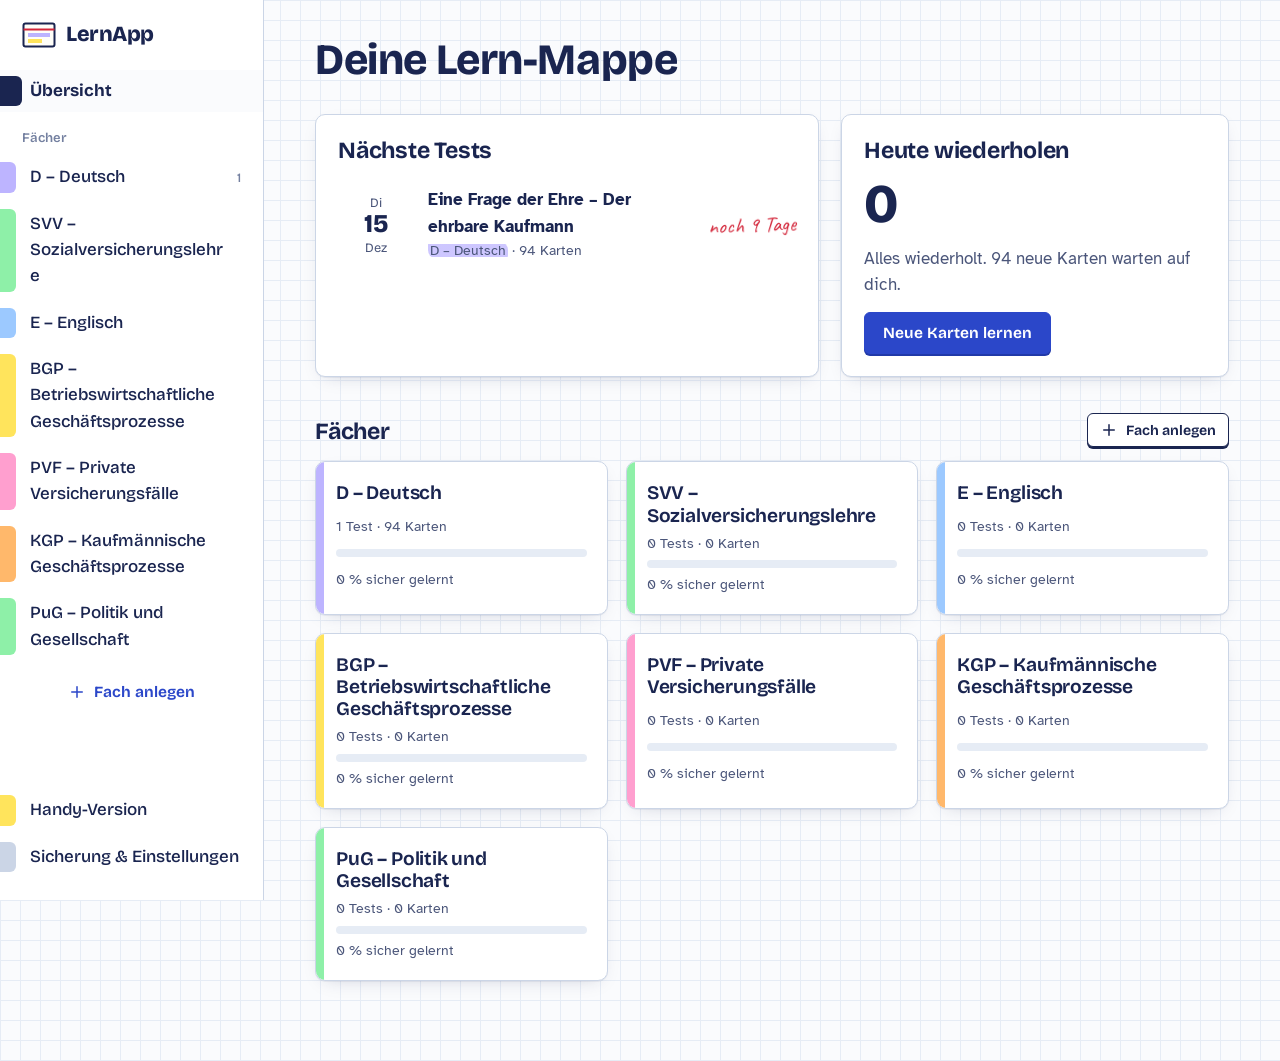
==== commit 826437c9: "Komplette LernApp: PC-Version als Startseite, Handy-Version unter /handy/ Upload von PDF, Word, Powe" ====
--- a/index.html
+++ b/index.html
@@ -1,1954 +1,33 @@
 <!doctype html>
 <html lang="de">
 <head>
-<meta charset="utf-8">
-<meta name="viewport" content="width=device-width, initial-scale=1, viewport-fit=cover">
-<meta name="theme-color" content="#FAFBFD">
-<meta name="robots" content="noindex">
-<link rel="icon" href="data:image/svg+xml,%3Csvg xmlns='http://www.w3.org/2000/svg' viewBox='0 0 32 32'%3E%3Crect x='3' y='7' width='26' height='18' rx='2' fill='%23fff' stroke='%231A2550' stroke-width='2'/%3E%3Cpath d='M3 12h26' stroke='%23D3263A' stroke-width='2'/%3E%3Cpath d='M8 17h16M8 21h10' stroke='%23BDB4FF' stroke-width='3'/%3E%3C/svg%3E">
-<style>:root{padding-top:env(safe-area-inset-top,0px)}[hidden]{display:none!important}body{margin:0}</style>
+  <meta charset="utf-8">
+  <meta name="viewport" content="width=device-width, initial-scale=1">
+  <title>LernApp</title>
+  <meta name="robots" content="noindex">
+  <link rel="icon" href="data:image/svg+xml,%3Csvg xmlns='http://www.w3.org/2000/svg' viewBox='0 0 32 32'%3E%3Crect x='3' y='7' width='26' height='18' rx='2' fill='%23fff' stroke='%231A2550' stroke-width='2'/%3E%3Cpath d='M3 12h26' stroke='%23D3263A' stroke-width='2'/%3E%3Cpath d='M8 17h16M8 21h10' stroke='%23BDB4FF' stroke-width='3'/%3E%3C/svg%3E">
+  <link rel="preconnect" href="https://fonts.googleapis.com">
+  <link rel="preconnect" href="https://fonts.gstatic.com" crossorigin>
+  <link href="https://fonts.googleapis.com/css2?family=Bricolage+Grotesque:opsz,wght@12..96,400..800&family=Atkinson+Hyperlegible:ital,wght@0,400;0,700;1,400&family=Caveat:wght@500;700&display=swap" rel="stylesheet">
+  <link rel="stylesheet" href="css/app.css">
 </head>
 <body>
-<title>LernApp Ehrbarer Kaufmann</title>
-<link rel="preconnect" href="https://fonts.googleapis.com">
-<link rel="preconnect" href="https://fonts.gstatic.com" crossorigin>
-<link href="https://fonts.googleapis.com/css2?family=Bricolage+Grotesque:opsz,wght@12..96,400..800&family=Atkinson+Hyperlegible:ital,wght@0,400;0,700;1,400&family=Caveat:wght@500;700&display=swap" rel="stylesheet">
-<style>
-/* LernApp – Collegeblock & Textmarker */
-:root {
-  --paper: #FAFBFD;
-  --sheet: #FFFFFF;
-  --grid: #E6ECF5;
-  --rule: #CBD5E6;
-  --ink: #1A2550;
-  --ink-2: #4B567A;
-  --ink-3: #7480A0;
-  --blue: #2B47C9;
-  --blue-press: #2139A8;
-  --red: #D3263A;
-  --ok: #16865A;
-  --m-gelb: #FFE45C;
-  --m-gruen: #8EF0A8;
-  --m-pink: #FF9FCF;
-  --m-blau: #9CC9FF;
-  --m-orange: #FFB86B;
-  --m-lila: #BDB4FF;
-  --mark-a: .75;
-  --shadow: 0 1px 0 rgba(26, 37, 80, .06), 0 6px 18px -10px rgba(26, 37, 80, .25);
-  --radius-s: 6px;
-  --radius-m: 10px;
-  --font-ui: 'Bricolage Grotesque', 'Segoe UI', system-ui, sans-serif;
-  --font-body: 'Atkinson Hyperlegible', 'Segoe UI', system-ui, sans-serif;
-  --font-hand: 'Caveat', 'Segoe Print', 'Comic Sans MS', cursive;
-  color-scheme: light;
-}
-@media (prefers-color-scheme: dark) {
-  :root:not([data-theme="light"]) {
-    --paper: #121A33; --sheet: #18213F; --grid: #1D2748; --rule: #2E3A63;
-    --ink: #EEF1FA; --ink-2: #B9C1DA; --ink-3: #8A94B4;
-    --blue: #8FA6FF; --blue-press: #A9BAFF; --red: #FF6B7A; --ok: #5BD69B;
-    --mark-a: .45;
-    --shadow: 0 1px 0 rgba(0,0,0,.3), 0 10px 24px -12px rgba(0,0,0,.6);
-    color-scheme: dark;
-  }
-}
-:root[data-theme="dark"] {
-  --paper: #121A33; --sheet: #18213F; --grid: #1D2748; --rule: #2E3A63;
-  --ink: #EEF1FA; --ink-2: #B9C1DA; --ink-3: #8A94B4;
-  --blue: #8FA6FF; --blue-press: #A9BAFF; --red: #FF6B7A; --ok: #5BD69B;
-  --mark-a: .45;
-  --shadow: 0 1px 0 rgba(0,0,0,.3), 0 10px 24px -12px rgba(0,0,0,.6);
-  color-scheme: dark;
-}
+  <a class="skip" href="#main">Zum Inhalt springen</a>
+  <div class="shell">
+    <aside class="rail" id="rail" aria-label="Fächer"></aside>
+    <main id="main" tabindex="-1"></main>
+  </div>
+  <div id="toast" role="status" aria-live="polite"></div>
+  <dialog id="dialog"></dialog>
 
-* { box-sizing: border-box; }
-html, body { margin: 0; }
-body {
-  background-color: var(--paper);
-  background-image:
-    linear-gradient(var(--grid) 1px, transparent 1px),
-    linear-gradient(90deg, var(--grid) 1px, transparent 1px);
-  background-size: 20px 20px;
-  color: var(--ink);
-  font: 17px/1.55 var(--font-body);
-  -webkit-font-smoothing: antialiased;
-}
-h1, h2, h3, h4 { font-family: var(--font-ui); line-height: 1.15; margin: 0; letter-spacing: -.01em; }
-h1 { font-size: clamp(1.9rem, 4vw, 2.7rem); font-weight: 750; }
-h2 { font-size: 1.45rem; font-weight: 700; }
-h3 { font-size: 1.12rem; font-weight: 650; }
-p { margin: 0; }
-a { color: var(--blue); }
-button, input, select, textarea { font: inherit; color: inherit; }
-:focus-visible { outline: 3px solid var(--blue); outline-offset: 2px; border-radius: 4px; }
-.skip { position: absolute; left: -999px; }
-.skip:focus { left: 12px; top: 12px; z-index: 99; background: var(--sheet); padding: 8px 12px; }
-.muted { color: var(--ink-2); }
-.small { font-size: .88rem; }
-.hand { font-family: var(--font-hand); font-weight: 700; }
-
-/* Textmarker */
-.mk { --c: var(--m-gelb); background: linear-gradient(transparent 12%, color-mix(in srgb, var(--c) calc(var(--mark-a) * 100%), transparent) 12%, color-mix(in srgb, var(--c) calc(var(--mark-a) * 100%), transparent) 88%, transparent 88%); border-radius: 3px 8px 4px 9px; padding: 0 .15em; box-decoration-break: clone; -webkit-box-decoration-break: clone; }
-[data-c="gelb"] { --c: var(--m-gelb); } [data-c="gruen"] { --c: var(--m-gruen); } [data-c="pink"] { --c: var(--m-pink); }
-[data-c="blau"] { --c: var(--m-blau); } [data-c="orange"] { --c: var(--m-orange); } [data-c="lila"] { --c: var(--m-lila); }
-
-/* Shell */
-.shell { display: grid; grid-template-columns: 264px minmax(0, 1fr); min-height: 100vh; }
-.rail {
-  position: sticky; top: 0; height: 100vh; overflow-y: auto;
-  background: var(--sheet); border-right: 1px solid var(--rule);
-  padding: 22px 0 22px 0; display: flex; flex-direction: column; gap: 4px;
-}
-.brand { display: flex; align-items: center; gap: 10px; padding: 0 22px 18px; text-decoration: none; color: var(--ink); }
-.brand svg { flex: none; }
-.brand b { font: 800 1.35rem/1 var(--font-ui); letter-spacing: -.02em; }
-.rail-head { padding: 14px 22px 6px; font: 600 .82rem var(--font-ui); color: var(--ink-3); }
-.rail a.nav {
-  position: relative; display: flex; align-items: center; gap: 10px;
-  padding: 8px 22px 8px 30px; color: var(--ink); text-decoration: none; font-family: var(--font-ui); font-weight: 520;
-}
-.rail a.nav::before { content: ''; position: absolute; left: 0; top: 6px; bottom: 6px; width: 16px; border-radius: 0 6px 6px 0; background: var(--c, var(--rule)); }
-.rail a.nav:hover { background: var(--paper); }
-.rail a.nav[aria-current="page"] { background: var(--paper); font-weight: 700; }
-.rail a.nav[aria-current="page"]::before { width: 22px; }
-.rail a.nav .count { margin-left: auto; font-size: .8rem; color: var(--ink-3); }
-.rail .spacer { flex: 1; }
-.rail .add-subject { margin: 6px 22px; }
-.menu-btn { display: none; }
-
-main { padding: 36px clamp(16px, 4vw, 56px) 80px; max-width: 1100px; width: 100%; outline: none; }
-
-/* Buttons & Inputs */
-.btn {
-  display: inline-flex; align-items: center; justify-content: center; gap: 8px;
-  min-height: 42px; padding: 8px 18px; border-radius: var(--radius-s);
-  border: 1.5px solid var(--ink); background: var(--sheet); color: var(--ink);
-  font: 650 .97rem var(--font-ui); cursor: pointer; text-decoration: none; white-space: nowrap;
-  box-shadow: 0 2px 0 var(--ink);
-  transition: transform .08s, box-shadow .08s;
-}
-.btn:hover { background: var(--paper); }
-.btn:active { transform: translateY(2px); box-shadow: 0 0 0 var(--ink); }
-.btn.primary { background: var(--blue); border-color: var(--blue); color: #fff; box-shadow: 0 2px 0 var(--blue-press); }
-:root[data-theme="dark"] .btn.primary { color: #0F1530; }
-@media (prefers-color-scheme: dark) { :root:not([data-theme="light"]) .btn.primary { color: #0F1530; } }
-.btn.primary:hover { filter: brightness(1.06); background: var(--blue); }
-.btn.ghost { border-color: transparent; box-shadow: none; background: transparent; color: var(--blue); padding-inline: 10px; }
-.btn.ghost:hover { background: color-mix(in srgb, var(--blue) 8%, transparent); }
-.btn.danger { color: var(--red); border-color: var(--red); box-shadow: 0 2px 0 var(--red); }
-.btn.small { min-height: 34px; padding: 4px 12px; font-size: .88rem; }
-.btn:disabled { opacity: .45; cursor: not-allowed; }
-.row { display: flex; gap: 10px; flex-wrap: wrap; align-items: center; }
-.row.end { justify-content: flex-end; }
-.stack { display: grid; gap: 14px; }
-
-label.field { display: grid; gap: 6px; font: 600 .92rem var(--font-ui); }
-input[type="text"], input[type="date"], input[type="number"], input[type="search"], select, textarea {
-  width: 100%; padding: 10px 12px; border-radius: var(--radius-s);
-  border: 1.5px solid var(--rule); background: var(--sheet); font-family: var(--font-body); font-size: 1rem;
-}
-input:focus, select:focus, textarea:focus { border-color: var(--blue); outline: none; box-shadow: 0 0 0 3px color-mix(in srgb, var(--blue) 22%, transparent); }
-textarea { min-height: 140px; resize: vertical; line-height: 1.5; }
-
-/* Seitenkopf */
-.page-head { display: grid; gap: 10px; margin-bottom: 28px; }
-.crumbs { font: 500 .9rem var(--font-ui); color: var(--ink-3); }
-.crumbs a { color: var(--ink-2); text-decoration: none; }
-.crumbs a:hover { text-decoration: underline; }
-.head-row { display: flex; gap: 16px; align-items: flex-end; justify-content: space-between; flex-wrap: wrap; }
-.margin-note { font-family: var(--font-hand); font-size: 1.6rem; color: var(--red); line-height: 1; transform: rotate(-2deg); display: inline-block; }
-.margin-note.blue { color: var(--blue); }
-
-/* Blätter (Flächen) */
-.sheet { background: var(--sheet); border: 1px solid var(--rule); border-radius: var(--radius-m); box-shadow: var(--shadow); }
-.pad { padding: 22px; }
-section + section { margin-top: 36px; }
-.section-title { display: flex; justify-content: space-between; align-items: baseline; gap: 12px; margin-bottom: 14px; }
-
-/* Übersicht */
-.today { display: grid; grid-template-columns: 1.3fr 1fr; gap: 22px; align-items: stretch; }
-.agenda { padding: 6px 0; }
-.agenda li { list-style: none; display: grid; grid-template-columns: 76px 1fr auto; gap: 14px; align-items: center; padding: 12px 22px; border-top: 1px dashed var(--rule); }
-.agenda li:first-child { border-top: 0; }
-.agenda ul { margin: 0; padding: 0; }
-.date-chip { text-align: center; line-height: 1.05; font-family: var(--font-ui); }
-.date-chip b { display: block; font-size: 1.6rem; font-weight: 800; }
-.date-chip span { font-size: .8rem; color: var(--ink-2); }
-.agenda a { color: var(--ink); text-decoration: none; font-weight: 700; }
-.agenda a:hover { text-decoration: underline; }
-.due-box { padding: 22px; display: grid; gap: 14px; align-content: start; }
-.due-num { font: 800 3.4rem/1 var(--font-ui); letter-spacing: -.03em; }
-.subjects { display: grid; grid-template-columns: repeat(auto-fill, minmax(230px, 1fr)); gap: 18px; }
-.subject-tile { position: relative; display: grid; gap: 6px; padding: 20px 20px 18px 20px; text-decoration: none; color: var(--ink); overflow: hidden; }
-.subject-tile::before { content: ''; position: absolute; inset: 0 auto 0 0; width: 8px; background: var(--c); }
-.subject-tile h3 { font-size: 1.2rem; }
-.subject-tile:hover { border-color: var(--ink-3); }
-.bar { height: 8px; border-radius: 99px; background: var(--grid); overflow: hidden; }
-.bar > i { display: block; height: 100%; background: var(--ok); border-radius: inherit; }
-
-/* Fach-Seite: Tests */
-.tests { display: grid; gap: 14px; }
-.test-row { display: grid; grid-template-columns: 1fr auto; gap: 8px 18px; align-items: center; padding: 18px 22px; text-decoration: none; color: var(--ink); }
-.test-row:hover { border-color: var(--ink-3); }
-.test-row .meta { color: var(--ink-2); font-size: .92rem; }
-
-/* Tabs */
-.tabs { display: flex; gap: 4px; border-bottom: 1.5px solid var(--rule); margin-bottom: 26px; overflow-x: auto; scrollbar-width: none; }
-.tabs a { padding: 10px 14px; text-decoration: none; color: var(--ink-2); font: 600 .97rem var(--font-ui); border-bottom: 3px solid transparent; margin-bottom: -1.5px; white-space: nowrap; }
-.tabs a[aria-current="page"] { color: var(--ink); border-color: var(--ink); }
-.tabs a:hover { color: var(--ink); }
-
-/* Lernmodi */
-.modes { display: grid; grid-template-columns: repeat(auto-fill, minmax(240px, 1fr)); gap: 16px; }
-.mode { display: grid; grid-template-rows: auto auto 1fr auto; gap: 6px; padding: 18px 20px; text-align: left; cursor: pointer; text-decoration: none; color: var(--ink); }
-.mode:hover { border-color: var(--ink-3); }
-.mode .ico { width: 40px; height: 40px; display: grid; place-items: center; border-radius: 8px; background: color-mix(in srgb, var(--c) calc(var(--mark-a) * 100%), transparent); margin-bottom: 6px; }
-.mode .ico svg { width: 24px; height: 24px; stroke: var(--ink); fill: none; stroke-width: 1.8; stroke-linecap: round; stroke-linejoin: round; }
-.mode p { color: var(--ink-2); font-size: .93rem; }
-.mode .n { font: 600 .85rem var(--font-ui); color: var(--ink-3); margin-top: 8px; }
-.mode[aria-disabled="true"] { opacity: .5; pointer-events: none; }
-.mode.feature { grid-column: span 2; background: var(--ink); color: var(--paper); border-color: var(--ink); }
-.mode.feature p, .mode.feature .n { color: color-mix(in srgb, var(--paper) 75%, transparent); }
-.mode.feature .ico svg { stroke: var(--ink); }
-
-.plan { display: flex; gap: 6px; overflow-x: auto; padding-bottom: 4px; }
-.plan .day { flex: 0 0 auto; min-width: 74px; padding: 10px 8px; text-align: center; border: 1px dashed var(--rule); border-radius: var(--radius-s); background: var(--sheet); font-size: .82rem; }
-.plan .day b { display: block; font: 700 1.05rem var(--font-ui); }
-.plan .day.is-today { border: 2px solid var(--blue); }
-.plan .day.exam { background: var(--ink); color: var(--paper); border-color: var(--ink); }
-
-/* Material */
-.drop { display: grid; place-items: center; gap: 10px; padding: 34px 20px; text-align: center; border: 2px dashed var(--ink-3); border-radius: var(--radius-m); background: var(--sheet); cursor: pointer; }
-.drop.over { border-color: var(--blue); background: color-mix(in srgb, var(--blue) 6%, var(--sheet)); }
-.drop svg { width: 46px; height: 46px; stroke: var(--ink-2); fill: none; stroke-width: 1.6; }
-.doc-list { display: grid; gap: 10px; }
-.doc { display: grid; grid-template-columns: auto 1fr auto; gap: 14px; align-items: center; padding: 14px 18px; }
-.doc .kind { font: 700 .74rem var(--font-ui); padding: 4px 8px; border-radius: 4px; background: var(--grid); color: var(--ink-2); text-transform: uppercase; }
-.progress-line { display: grid; gap: 6px; padding: 14px 18px; }
-
-/* Kartenliste */
-.card-list { display: grid; gap: 10px; }
-.card-item { display: grid; grid-template-columns: 1fr 1fr auto; gap: 16px; padding: 14px 18px; align-items: start; }
-.card-item .q { font-weight: 700; }
-.card-item .t { font: 600 .76rem var(--font-ui); color: var(--ink-3); display: block; margin-bottom: 2px; }
-.card-item textarea { min-height: 70px; }
-.filters { display: flex; gap: 8px; flex-wrap: wrap; margin-bottom: 14px; }
-.chip { border: 1.5px solid var(--rule); background: var(--sheet); border-radius: 99px; padding: 4px 12px; font: 600 .85rem var(--font-ui); cursor: pointer; }
-.chip[aria-pressed="true"] { border-color: var(--ink); background: var(--ink); color: var(--paper); }
-
-/* Spickzettel */
-.cheat { padding: 30px 34px; background-image: linear-gradient(var(--sheet), var(--sheet)); position: relative; }
-.cheat::before { content: ''; position: absolute; top: 0; bottom: 0; left: 22px; width: 2px; background: color-mix(in srgb, var(--red) 55%, transparent); }
-.cheat > * { margin-left: 18px; }
-.terms { display: flex; flex-wrap: wrap; gap: 8px 12px; margin: 12px 0 24px 18px; }
-.cheat ol { padding-left: 1.2em; display: grid; gap: 10px; max-width: 72ch; }
-.glossary { display: grid; grid-template-columns: minmax(140px, max-content) 1fr; gap: 8px 22px; margin: 14px 0 26px 18px; max-width: 80ch; }
-.glossary dt { font-weight: 700; }
-.glossary dd { margin: 0; color: var(--ink-2); }
-
-/* Lern-Sitzung */
-.session { max-width: 760px; margin: 0 auto; display: grid; gap: 22px; }
-.session-top { display: grid; grid-template-columns: auto 1fr auto; gap: 16px; align-items: center; }
-.session-top .bar { height: 10px; }
-.counter { font: 700 .95rem var(--font-ui); color: var(--ink-2); font-variant-numeric: tabular-nums; }
-
-/* Karteikarte */
-.flash { perspective: 1400px; cursor: pointer; }
-.flash-inner { position: relative; min-height: 340px; transition: transform .5s cubic-bezier(.3,.7,.2,1); transform-style: preserve-3d; }
-.flash.flipped .flash-inner { transform: rotateX(180deg); }
-.face {
-  position: absolute; inset: 0; backface-visibility: hidden; -webkit-backface-visibility: hidden;
-  background: #FFFEF8; color: #1A2550; border-radius: 4px; box-shadow: 0 2px 0 #d9dbe6, 0 18px 40px -18px rgba(26,37,80,.45);
-  padding: 58px 40px 34px; display: grid; align-content: center; gap: 14px; text-align: center;
-  background-image: linear-gradient(transparent 0 40px, #E8545F 40px 42px, transparent 42px), repeating-linear-gradient(transparent 0 33px, #BFD4F2 33px 34px);
-  background-position: 0 0, 0 42px;
-}
-.face.back { transform: rotateX(180deg); }
-.face .type { position: absolute; top: 11px; left: 18px; font: 600 .8rem var(--font-ui); color: #7480A0; }
-.face .hint { position: absolute; bottom: 12px; left: 0; right: 0; font-size: .82rem; color: #7480A0; }
-.face .front-text { font: 700 clamp(1.25rem, 3vw, 1.8rem)/1.3 var(--font-ui); }
-.face .back-text { font: 400 clamp(1.05rem, 2.4vw, 1.3rem)/1.5 var(--font-body); }
-.face .back-q { font-size: .9rem; color: #4B567A; }
-.answer-row { display: grid; grid-template-columns: 1fr 1fr; gap: 12px; }
-.answer-row .btn { min-height: 54px; font-size: 1.02rem; }
-.btn.know { border-color: var(--ok); color: var(--ok); box-shadow: 0 2px 0 var(--ok); }
-.btn.dont { border-color: var(--red); color: var(--red); box-shadow: 0 2px 0 var(--red); }
-.boxes { display: flex; gap: 6px; justify-content: center; }
-.boxes span { width: 34px; height: 8px; border-radius: 3px; background: var(--grid); }
-.boxes span.on { background: var(--ok); }
-kbd { font: 600 .78rem var(--font-ui); border: 1px solid var(--rule); border-bottom-width: 2px; border-radius: 4px; padding: 0 5px; background: var(--sheet); }
-
-/* Quiz */
-.question { padding: 28px 30px; display: grid; gap: 22px; }
-.question .qtext { font: 650 1.3rem/1.4 var(--font-ui); }
-.question .qtext .gap { display: inline-block; min-width: 5em; border-bottom: 2.5px solid var(--ink); }
-.opts { display: grid; gap: 10px; }
-.opt {
-  display: grid; grid-template-columns: 34px 1fr; gap: 12px; align-items: center; text-align: left;
-  padding: 12px 16px; border: 1.5px solid var(--rule); border-radius: var(--radius-s); background: var(--sheet); cursor: pointer; font-size: 1rem;
-}
-.opt:hover:not(:disabled) { border-color: var(--ink); }
-.opt .key { width: 30px; height: 30px; display: grid; place-items: center; border-radius: 50%; border: 1.5px solid var(--ink-3); font: 700 .85rem var(--font-ui); }
-.opt.right { border-color: var(--ok); background: color-mix(in srgb, var(--m-gruen) calc(var(--mark-a) * 70%), var(--sheet)); }
-.opt.wrong { border-color: var(--red); background: color-mix(in srgb, var(--m-pink) calc(var(--mark-a) * 60%), var(--sheet)); }
-.opt:disabled { cursor: default; }
-.feedback { padding: 14px 18px; border-radius: var(--radius-s); border-left: 5px solid; }
-.feedback.ok { border-color: var(--ok); background: color-mix(in srgb, var(--ok) 9%, var(--sheet)); }
-.feedback.no { border-color: var(--red); background: color-mix(in srgb, var(--red) 8%, var(--sheet)); }
-.feedback .src { margin-top: 6px; font-size: .9rem; color: var(--ink-2); }
-.tf { display: grid; grid-template-columns: 1fr 1fr; gap: 12px; }
-.tf .btn { min-height: 60px; font-size: 1.1rem; }
-
-/* Zuordnen */
-.match { display: grid; grid-template-columns: 1fr 1fr; gap: 12px 20px; }
-.match .col { display: grid; gap: 10px; align-content: start; }
-.tile { padding: 12px 14px; border: 1.5px solid var(--rule); border-radius: var(--radius-s); background: var(--sheet); cursor: pointer; text-align: left; font-size: .97rem; line-height: 1.35; }
-.tile:hover:not(:disabled) { border-color: var(--ink); }
-.tile.sel { border-color: var(--blue); box-shadow: 0 0 0 3px color-mix(in srgb, var(--blue) 22%, transparent); }
-.tile.done { border-color: transparent; background: color-mix(in srgb, var(--c, var(--m-gruen)) calc(var(--mark-a) * 100%), var(--sheet)); cursor: default; }
-.tile.shake { animation: shake .35s; border-color: var(--red); }
-@keyframes shake { 25% { transform: translateX(-5px); } 75% { transform: translateX(5px); } }
-
-/* Ergebnis */
-.result { padding: 34px; display: grid; gap: 18px; text-align: center; justify-items: center; }
-.grade { font: 700 6rem/0.9 var(--font-hand); color: var(--red); transform: rotate(-6deg); }
-.review { display: grid; gap: 10px; text-align: left; width: 100%; }
-.review .item { padding: 12px 16px; border-left: 4px solid var(--red); background: var(--paper); border-radius: 4px; }
-.review .item.ok { border-color: var(--ok); }
-table.results { width: 100%; border-collapse: collapse; }
-table.results th, table.results td { text-align: left; padding: 10px 12px; border-bottom: 1px solid var(--rule); }
-table.results th { font: 600 .85rem var(--font-ui); color: var(--ink-3); }
-
-/* Leerer Zustand */
-.empty { padding: 40px 30px; display: grid; gap: 16px; justify-items: start; max-width: 640px; }
-.empty .margin-note { font-size: 1.9rem; }
-
-/* Dialog, Toast */
-dialog { border: 1px solid var(--rule); border-radius: var(--radius-m); padding: 0; background: var(--sheet); color: var(--ink); width: min(560px, calc(100vw - 32px)); box-shadow: 0 30px 80px -20px rgba(0,0,0,.45); }
-dialog::backdrop { background: rgba(18, 26, 51, .45); }
-dialog form { padding: 24px; display: grid; gap: 16px; }
-.swatches { display: flex; gap: 10px; flex-wrap: wrap; }
-.swatches label { position: relative; cursor: pointer; }
-.swatches input { position: absolute; opacity: 0; }
-.swatches span { display: block; width: 38px; height: 38px; border-radius: 8px; background: var(--c); border: 2px solid transparent; }
-.swatches input:checked + span { border-color: var(--ink); box-shadow: inset 0 0 0 3px var(--sheet); }
-.swatches input:focus-visible + span { outline: 3px solid var(--blue); outline-offset: 2px; }
-#toast { position: fixed; left: 50%; bottom: 24px; transform: translate(-50%, 140%); background: var(--ink); color: var(--paper); padding: 12px 20px; border-radius: 8px; font: 600 .95rem var(--font-ui); transition: transform .25s; z-index: 50; max-width: calc(100vw - 32px); }
-#toast.show { transform: translate(-50%, 0); }
-.filewarn { max-width: 620px; margin: 10vh auto; display: grid; gap: 14px; }
-.note { padding: 14px 18px; border-radius: var(--radius-s); background: color-mix(in srgb, var(--m-gelb) calc(var(--mark-a) * 45%), var(--sheet)); border: 1px solid color-mix(in srgb, var(--m-gelb) 70%, var(--rule)); font-size: .95rem; }
-pre.prompt { white-space: pre-wrap; font-size: .85rem; background: var(--paper); padding: 12px; border-radius: 6px; border: 1px solid var(--rule); max-height: 220px; overflow: auto; }
-
-/* Mobil */
-@media (max-width: 860px) {
-  .shell { grid-template-columns: 1fr; }
-  .rail { position: fixed; z-index: 40; inset: 0 auto 0 0; width: 280px; transform: translateX(-100%); transition: transform .2s; box-shadow: var(--shadow); }
-  .rail.open { transform: none; }
-  .menu-btn { display: inline-flex; position: fixed; top: 12px; right: 12px; z-index: 45; }
-  main { padding-top: 64px; }
-  .today { grid-template-columns: 1fr; }
-  .mode.feature { grid-column: auto; }
-  .card-item { grid-template-columns: 1fr; }
-  .match { gap: 10px; }
-  .face { padding: 54px 20px 34px; }
-  .agenda li { grid-template-columns: 60px 1fr; padding: 12px 16px; }
-  .agenda li > :last-child { grid-column: 2; }
-  .glossary { grid-template-columns: 1fr; gap: 2px; }
-  .glossary dd { margin-bottom: 10px; }
-}
-@media (prefers-reduced-motion: reduce) {
-  *, *::before, *::after { transition: none !important; animation: none !important; }
-}
-@media print {
-  body { background: #fff; }
-  .rail, .tabs, .no-print, .menu-btn, .page-head .row { display: none !important; }
-  .shell { display: block; }
-  main { padding: 0; max-width: none; }
-  .sheet { box-shadow: none; border: 0; }
-}
-.btn svg { width: 18px; height: 18px; stroke: currentColor; fill: none; stroke-width: 2; stroke-linecap: round; flex: none; }
-.chip input { accent-color: var(--blue); }
-[hidden] { display: none !important; }
-.btn.menu-btn { display: none; }
-@media (max-width: 860px) { .btn.menu-btn { display: inline-flex; position: fixed; top: 12px; right: 12px; z-index: 45; } }
-.face .back-q .mk { font-weight: 700; }
-#toast:not(.show) { visibility: hidden; transition: transform .25s, visibility 0s .25s; }
-.btn.star.on { color: var(--red); }
-.filters .chip.star-chip[aria-pressed="true"] { background: var(--red); border-color: var(--red); }
-.subject-tile h3, .rail a.nav, .test-row h3 { hyphens: auto; overflow-wrap: anywhere; }
-dialog.wide { width: min(820px, calc(100vw - 32px)); }
-.reader-text { max-height: 68vh; overflow-y: auto; display: grid; gap: 14px; max-width: 72ch; line-height: 1.7; padding-right: 8px; }
-.face { overflow-y: auto; align-content: safe center; overscroll-behavior: contain; }
-.face .back-text.long { font-size: 1rem; text-align: left; line-height: 1.55; }
-
-/* Handy-Version – ergänzt app.css. Eine Spalte, Tab-Leiste unten. */
-html, body { min-height: 100%; }
-body { padding-inline: 0; font-size: 16.5px; }
-#main {
-  max-width: 640px; margin: 0 auto;
-  padding: 20px 16px calc(96px + env(safe-area-inset-bottom, 0px));
-  display: grid; gap: 30px; align-content: start;
-}
-body.in-session #main { padding-bottom: 32px; }
-#main > section { display: grid; gap: 12px; margin: 0; }
-#main > section + section { margin-top: 0; }
-h1 { font-size: clamp(1.8rem, 8vw, 2.3rem); text-wrap: balance; }
-h2 { font-size: 1.25rem; text-wrap: balance; }
-
-/* Kopf */
-.hero { display: grid; gap: 10px; }
-.subject { font: 600 .9rem var(--font-ui); color: var(--ink-2); }
-.progress-row { display: grid; grid-template-columns: 76px 1fr; gap: 14px; align-items: center; padding: 14px 16px; background: var(--sheet); border: 1px solid var(--rule); border-radius: var(--radius-m); margin-top: 6px; }
-.progress-row > div { display: grid; gap: 2px; min-width: 0; }
-.ring { width: 76px; height: 76px; transform: rotate(-90deg); }
-.ring circle { fill: none; stroke-width: 8; }
-.ring-bg { stroke: var(--grid); }
-.ring-fg { stroke: var(--ok); stroke-linecap: round; transition: stroke-dashoffset .6s; }
-.ring text { transform: rotate(90deg); transform-origin: 40px 40px; font: 800 17px var(--font-ui); fill: var(--ink); }
-.progress-row .margin-note { font-size: 1.3rem; margin-top: 2px; }
-.btn.big { min-height: 56px; font-size: 1.1rem; width: 100%; }
-.btn.wide { width: 100%; }
-.page-title { display: flex; justify-content: space-between; align-items: center; gap: 12px; }
-
-/* Kurzarbeit-Fragen */
-.stars { display: grid; gap: 10px; }
-.star-q { padding: 0; overflow: hidden; }
-.star-q summary { list-style: none; display: grid; grid-template-columns: 22px 1fr 18px; gap: 10px; align-items: start; padding: 16px; cursor: pointer; font: 650 1.02rem/1.35 var(--font-ui); }
-.star-q summary::-webkit-details-marker { display: none; }
-.star-q summary::after { content: '+'; font-size: 1.3rem; line-height: 1; color: var(--ink-3); }
-.star-q[open] summary::after { content: '–'; }
-.star-icon { color: var(--red); font-size: 1.1rem; line-height: 1.2; }
-.star-a { padding: 0 16px 16px 48px; color: var(--ink-2); line-height: 1.6; }
-
-/* Übungsliste */
-.mode-list { display: grid; background: var(--sheet); border: 1px solid var(--rule); border-radius: var(--radius-m); overflow: hidden; }
-.mode-row { display: grid; grid-template-columns: 44px 1fr 16px; gap: 14px; align-items: center; padding: 14px 16px; color: var(--ink); text-decoration: none; border-top: 1px solid var(--rule); min-height: 68px; }
-.mode-row:first-child { border-top: 0; }
-.mode-row:active { background: var(--paper); }
-.mode-row .ico { width: 44px; height: 44px; display: grid; place-items: center; border-radius: 10px; background: color-mix(in srgb, var(--c) calc(var(--mark-a) * 100%), transparent); }
-.mode-row .ico svg { width: 24px; height: 24px; stroke: var(--ink); fill: none; stroke-width: 1.8; stroke-linecap: round; stroke-linejoin: round; }
-.mode-row .txt { display: grid; gap: 2px; min-width: 0; }
-.mode-row .txt b { font: 700 1.02rem var(--font-ui); }
-.mode-row .txt span { font-size: .88rem; color: var(--ink-2); line-height: 1.35; }
-.mode-row .chev { font-size: 1.6rem; color: var(--ink-3); line-height: 1; }
-.mode-row.exam { background: var(--ink); color: var(--paper); }
-.mode-row.exam .txt span, .mode-row.exam .chev { color: color-mix(in srgb, var(--paper) 72%, transparent); }
-.mode-row[aria-disabled="true"] { opacity: .45; pointer-events: none; }
-
-/* Karten */
-.chips { display: flex; gap: 8px; flex-wrap: wrap; }
-.chips.scroll { flex-wrap: nowrap; overflow-x: auto; scrollbar-width: none; margin-inline: -16px; padding-inline: 16px; }
-.chips .chip { min-height: 38px; white-space: nowrap; }
-.clist { display: grid; gap: 10px; }
-.citem { padding: 14px 16px; display: grid; gap: 6px; }
-.ctop { display: flex; justify-content: space-between; align-items: center; }
-.ctop .t { font: 600 .78rem var(--font-ui); color: var(--ink-3); }
-.cq { font-weight: 700; }
-.ca { color: var(--ink-2); }
-.citem .btn { justify-self: start; }
-.starbtn { border: 0; background: none; font-size: 1.5rem; line-height: 1; color: var(--ink-3); cursor: pointer; min-width: 44px; min-height: 44px; margin: -10px -10px -10px 0; }
-.starbtn.on { color: var(--red); }
-
-/* Lesen */
-.reader { padding: 20px 18px; display: grid; gap: 14px; line-height: 1.7; }
-.cheat { padding: 22px 18px 22px 30px; }
-.cheat::before { left: 14px; }
-.cheat > * { margin-left: 0; }
-.cheat h3 { margin-top: 8px; }
-.terms { margin: 10px 0 18px; }
-.glossary { margin: 10px 0 18px; grid-template-columns: 1fr; gap: 2px; }
-.glossary dd { margin-bottom: 10px; }
-
-/* Tab-Leiste */
-#tabbar {
-  position: fixed; left: 0; right: 0; bottom: 0; z-index: 30;
-  display: grid; grid-template-columns: repeat(4, 1fr);
-  background: var(--sheet); border-top: 1px solid var(--rule);
-  padding: 6px 8px calc(6px + env(safe-area-inset-bottom, 0px));
-}
-#tabbar a { display: grid; justify-items: center; gap: 3px; padding: 6px 0; color: var(--ink-3); text-decoration: none; font: 600 .76rem var(--font-ui); border-radius: 10px; }
-#tabbar a svg { width: 24px; height: 24px; stroke: currentColor; fill: none; stroke-width: 1.8; stroke-linecap: round; stroke-linejoin: round; }
-#tabbar a[aria-current="page"] { color: var(--ink); }
-#tabbar a[aria-current="page"] svg { background: color-mix(in srgb, var(--m-lila) calc(var(--mark-a) * 100%), transparent); border-radius: 8px; box-shadow: 0 0 0 4px color-mix(in srgb, var(--m-lila) calc(var(--mark-a) * 100%), transparent); }
-
-/* Lern-Sitzung auf dem Handy */
-.session { gap: 16px; }
-.flash-inner { min-height: 300px; }
-.face { padding: 54px 20px 36px; }
-.question { padding: 20px 18px; gap: 18px; }
-.question .qtext { font-size: 1.12rem; }
-.answer-row .btn, .tf .btn { min-height: 58px; }
-.match { grid-template-columns: 1fr 1fr; gap: 8px; }
-.tile { font-size: .9rem; padding: 10px; }
-.result { padding: 24px 16px; }
-kbd { display: none; }
-
-/* Unteres Blatt (Dialog) */
-#sheet { margin: auto auto 0; width: 100%; max-width: 640px; border-radius: 16px 16px 0 0; padding: 20px 16px calc(20px + env(safe-area-inset-bottom, 0px)); }
-#sheet .stack { display: grid; gap: 12px; }
-
-#toast { bottom: calc(90px + env(safe-area-inset-bottom, 0px)); }
-body.in-session #toast { bottom: 24px; }
-.session { width: 100%; }
-.kbd-hint { display: none; }
-.flash-inner { min-height: 380px; }
-
-</style>
-<main id="main" tabindex="-1"></main>
-<nav id="tabbar" aria-label="Bereiche">
-  <a href="#/" data-tab="start"><svg viewBox="0 0 24 24" aria-hidden="true"><path d="M4 19V6a2 2 0 0 1 2-2h12v15H6a2 2 0 0 0-2 2z"/><path d="M8 8h6M8 12h4"/></svg>Lernen</a>
-  <a href="#/karten" data-tab="karten"><svg viewBox="0 0 24 24" aria-hidden="true"><rect x="3" y="6" width="14" height="12" rx="1.5"/><path d="M7 3h13a1 1 0 0 1 1 1v11"/><path d="M3 10h14"/></svg>Karten</a>
-  <a href="#/text" data-tab="text"><svg viewBox="0 0 24 24" aria-hidden="true"><path d="M7 3h10l3 3v15H4V3z"/><path d="M8 9h8M8 13h8M8 17h5"/></svg>Texte</a>
-  <a href="#/spick" data-tab="spick"><svg viewBox="0 0 24 24" aria-hidden="true"><path d="M4 20h4L19 9l-4-4L4 16v4z"/><path d="M13.5 6.5l4 4"/></svg>Spickzettel</a>
-</nav>
-<div id="toast" role="status" aria-live="polite"></div>
-<dialog id="sheet"></dialog>
-<dialog id="dialog"></dialog>
-<script>
-const __m = {};
-__m.util = (() => {
-const COLORS = ['lila', 'gelb', 'gruen', 'pink', 'blau', 'orange'];
-const COLOR_NAME = { lila: 'Lila', gelb: 'Gelb', gruen: 'Grün', pink: 'Pink', blau: 'Blau', orange: 'Orange' };
-const cvar = (c) => `var(--m-${c || 'lila'})`;
-
-const h = (s) => String(s ?? '').replace(/[&<>"']/g, (c) => ({ '&': '&amp;', '<': '&lt;', '>': '&gt;', '"': '&quot;', "'": '&#39;' }[c]));
-const $ = (sel, root = document) => root.querySelector(sel);
-const $$ = (sel, root = document) => [...root.querySelectorAll(sel)];
-
-function shuffle(a) {
-  a = [...a];
-  for (let i = a.length - 1; i > 0; i--) { const j = Math.floor(Math.random() * (i + 1)); [a[i], a[j]] = [a[j], a[i]]; }
-  return a;
-}
-const sample = (a, n) => shuffle(a).slice(0, n);
-
-let toastTimer;
-function toast(msg) {
-  const t = $('#toast');
-  t.textContent = msg; t.classList.add('show');
-  clearTimeout(toastTimer);
-  toastTimer = setTimeout(() => t.classList.remove('show'), 3200);
-}
-
-const DAY = 864e5;
-function daysUntil(dateStr) {
-  if (!dateStr) return null;
-  const d = new Date(dateStr + 'T00:00:00'); const t = new Date(); t.setHours(0, 0, 0, 0);
-  return Math.round((d - t) / DAY);
-}
-function countdownText(dateStr) {
-  const n = daysUntil(dateStr);
-  if (n === null) return '';
-  if (n < 0) return n === -1 ? 'war gestern' : `vor ${-n} Tagen`;
-  if (n === 0) return 'heute!';
-  if (n === 1) return 'morgen!';
-  return `noch ${n} Tage`;
-}
-const WD = ['So', 'Mo', 'Di', 'Mi', 'Do', 'Fr', 'Sa'];
-const MON = ['Jan', 'Feb', 'März', 'Apr', 'Mai', 'Juni', 'Juli', 'Aug', 'Sep', 'Okt', 'Nov', 'Dez'];
-function dateParts(dateStr) {
-  const d = new Date(dateStr + 'T00:00:00');
-  return { wd: WD[d.getDay()], day: d.getDate(), mon: MON[d.getMonth()] };
-}
-const fmtDate = (ts) => new Date(ts).toLocaleDateString('de-DE', { day: '2-digit', month: '2-digit', year: 'numeric' });
-const isoDate = (offsetDays = 0) => {
-  const d = new Date(Date.now() + offsetDays * DAY);
-  return `${d.getFullYear()}-${String(d.getMonth() + 1).padStart(2, '0')}-${String(d.getDate()).padStart(2, '0')}`;
-};
-const plural = (n, one, many) => `${n} ${n === 1 ? one : many}`;
-
-const P = (d) => `<svg viewBox="0 0 24 24" aria-hidden="true">${d}</svg>`;
-const ICON = {
-  cards: P('<rect x="3" y="6" width="14" height="12" rx="1.5"/><path d="M7 3h13a1 1 0 0 1 1 1v11"/><path d="M3 10h14"/>'),
-  repeat: P('<path d="M4 12a8 8 0 0 1 14-5.3L20 9"/><path d="M20 4v5h-5"/><path d="M20 12a8 8 0 0 1-14 5.3L4 15"/><path d="M4 20v-5h5"/>'),
-  quiz: P('<circle cx="12" cy="12" r="9"/><path d="M9.5 9.5a2.5 2.5 0 1 1 3.5 2.3c-.7.3-1 .9-1 1.6V14"/><path d="M12 17.5v.01"/>'),
-  tf: P('<path d="M4 12l4 4 8-9"/><path d="M15 15l5 5M20 15l-5 5"/>'),
-  gap: P('<path d="M3 7h6M15 7h6M3 12h4M13 12h8M3 17h9"/><path d="M9 14v-4h4v4"/>'),
-  match: P('<rect x="3" y="4" width="7" height="5" rx="1"/><rect x="3" y="15" width="7" height="5" rx="1"/><rect x="14" y="4" width="7" height="5" rx="1"/><rect x="14" y="15" width="7" height="5" rx="1"/><path d="M10 6.5l4 11M10 17.5l4-11"/>'),
-  write: P('<path d="M4 20h4L19 9l-4-4L4 16v4z"/><path d="M13.5 6.5l4 4"/>'),
-  exam: P('<path d="M7 3h10l3 3v15H4V3z"/><path d="M8 9h8M8 13h8M8 17h5"/><path d="M15 17l1.5 1.5L20 15"/>'),
-  upload: P('<path d="M12 15V4M7 9l5-5 5 5"/><path d="M4 15v4a1 1 0 0 0 1 1h14a1 1 0 0 0 1-1v-4"/>'),
-  plus: P('<path d="M12 5v14M5 12h14"/>'),
-  menu: P('<path d="M4 7h16M4 12h16M4 17h16"/>'),
-};
-
-return { COLORS, COLOR_NAME, cvar, h, $, $$, shuffle, sample, toast, daysUntil, countdownText, dateParts, fmtDate, isoDate, plural, ICON };
-})();
-
-__m.store = (() => {
-// Datenhaltung: alles bleibt im Browser (localStorage) auf diesem PC.
-const KEY = 'lernapp.v1';
-
-const empty = () => ({
-  version: 1,
-  subjects: [],   // {id, name, color}
-  tests: [],      // {id, subjectId, title, date, notes, createdAt}
-  docs: [],       // {id, testId, name, kind, text, addedAt}
-  cards: [],      // {id, testId, docId, type, q, a, source, createdAt}
-  progress: {},   // cardId -> {box, due, right, wrong, last}
-  results: [],    // {id, testId, date, points, max, grade, mode}
-  streak: { last: null, days: 0 },
-});
-
-let state = load();
-const listeners = new Set();
-
-function load() {
-  try {
-    const raw = localStorage.getItem(KEY);
-    if (raw) return { ...empty(), ...JSON.parse(raw) };
-  } catch (e) { console.warn('Speicher nicht lesbar', e); }
-  return empty();
-}
-
-function save() {
-  try {
-    localStorage.setItem(KEY, JSON.stringify(state));
-  } catch (e) {
-    console.warn('Speichern fehlgeschlagen', e);
-    document.dispatchEvent(new CustomEvent('lernapp:savefail'));
-  }
-  listeners.forEach((fn) => fn());
-}
-
-const get = () => state;
-const onChange = (fn) => listeners.add(fn);
-const uid = () => Math.random().toString(36).slice(2, 10) + Date.now().toString(36).slice(-4);
-
-// Fächer
-function addSubject(name, color) {
-  const s = { id: uid(), name: name.trim(), color };
-  state.subjects.push(s); save(); return s;
-}
-function updateSubject(id, patch) { Object.assign(subject(id), patch); save(); }
-function deleteSubject(id) {
-  state.tests.filter((t) => t.subjectId === id).forEach((t) => deleteTest(t.id, false));
-  state.subjects = state.subjects.filter((s) => s.id !== id); save();
-}
-const subject = (id) => state.subjects.find((s) => s.id === id);
-
-// Tests / Lernsets
-function addTest(subjectId, title, date, notes = '') {
-  const t = { id: uid(), subjectId, title: title.trim(), date: date || '', notes, createdAt: Date.now() };
-  state.tests.push(t); save(); return t;
-}
-function updateTest(id, patch) { Object.assign(test(id), patch); save(); }
-function deleteTest(id, persist = true) {
-  const cardIds = new Set(state.cards.filter((c) => c.testId === id).map((c) => c.id));
-  cardIds.forEach((cid) => delete state.progress[cid]);
-  state.cards = state.cards.filter((c) => c.testId !== id);
-  state.docs = state.docs.filter((d) => d.testId !== id);
-  state.results = state.results.filter((r) => r.testId !== id);
-  state.tests = state.tests.filter((t) => t.id !== id);
-  if (persist) save();
-}
-const test = (id) => state.tests.find((t) => t.id === id);
-const testsOf = (subjectId) => state.tests.filter((t) => t.subjectId === subjectId);
-
-// Dokumente
-function addDoc(testId, name, kind, text) {
-  const d = { id: uid(), testId, name, kind, text, addedAt: Date.now() };
-  state.docs.push(d); save(); return d;
-}
-function deleteDoc(id, withCards) {
-  if (withCards) {
-    state.cards.filter((c) => c.docId === id).forEach((c) => delete state.progress[c.id]);
-    state.cards = state.cards.filter((c) => c.docId !== id);
-  }
-  state.docs = state.docs.filter((d) => d.id !== id); save();
-}
-const docsOf = (testId) => state.docs.filter((d) => d.testId === testId);
-
-// Karten
-function addCards(list) {
-  const known = new Set(state.cards.map((c) => c.testId + '|' + norm(c.q) + '|' + norm(c.a)));
-  let n = 0;
-  for (const c of list) {
-    const k = c.testId + '|' + norm(c.q) + '|' + norm(c.a);
-    if (known.has(k)) continue;
-    known.add(k);
-    state.cards.push({ id: uid(), createdAt: Date.now(), source: '', docId: null, ...c });
-    n++;
-  }
-  save(); return n;
-}
-function updateCard(id, patch) { Object.assign(state.cards.find((c) => c.id === id), patch); save(); }
-function deleteCard(id) {
-  state.cards = state.cards.filter((c) => c.id !== id);
-  delete state.progress[id]; save();
-}
-const cardsOf = (testId) => state.cards.filter((c) => c.testId === testId);
-const norm = (s) => String(s || '').toLowerCase().replace(/\s+/g, ' ').trim();
-
-// Lernkartei (Leitner, 5 Fächer)
-const INTERVAL_DAYS = [0, 1, 2, 4, 8, 16];
-const progressOf = (cardId) => state.progress[cardId] || { box: 0, due: 0, right: 0, wrong: 0, last: 0 };
-
-function grade(cardId, correct, persist = true) {
-  const p = { ...progressOf(cardId) };
-  if (correct) { p.box = Math.min(5, p.box + 1); p.right++; }
-  else { p.box = 1; p.wrong++; }
-  p.last = Date.now();
-  p.due = startOfDay(Date.now()) + INTERVAL_DAYS[p.box] * 864e5;
-  state.progress[cardId] = p;
-  touchStreak();
-  if (persist) save();
-}
-function isDue(cardId) {
-  const p = state.progress[cardId];
-  return !p || p.due <= Date.now();
-}
-
-function touchStreak() {
-  const today = new Date().toISOString().slice(0, 10);
-  const s = state.streak;
-  if (s.last === today) return;
-  const yesterday = new Date(Date.now() - 864e5).toISOString().slice(0, 10);
-  s.days = s.last === yesterday ? s.days + 1 : 1;
-  s.last = today;
-}
-function streakDays() {
-  const s = state.streak;
-  const today = new Date().toISOString().slice(0, 10);
-  const yesterday = new Date(Date.now() - 864e5).toISOString().slice(0, 10);
-  return s.last === today || s.last === yesterday ? s.days : 0;
-}
-
-function addResult(r) {
-  touchStreak();
-  state.results.push({ id: uid(), date: Date.now(), ...r }); save();
-}
-const resultsOf = (testId) => state.results.filter((r) => r.testId === testId);
-
-const startOfDay = (t) => { const d = new Date(t); d.setHours(0, 0, 0, 0); return d.getTime(); };
-
-// Backup
-function exportJSON() { return JSON.stringify(state, null, 1); }
-function importJSON(text, mode = 'replace') {
-  const data = JSON.parse(text);
-  if (!Array.isArray(data.subjects) || !Array.isArray(data.tests)) throw new Error('Das ist keine LernApp-Sicherung.');
-  if (mode === 'replace') state = { ...empty(), ...data };
-  else {
-    for (const k of ['subjects', 'tests', 'docs', 'cards', 'results']) {
-      const ids = new Set(state[k].map((x) => x.id));
-      state[k].push(...(data[k] || []).filter((x) => !ids.has(x.id)));
+  <script>
+    if (location.protocol === 'file:') {
+      document.getElementById('main').innerHTML =
+        '<div class="filewarn"><h1>Bitte über „LernApp starten.bat“ öffnen</h1>' +
+        '<p>Die App braucht einen kleinen lokalen Server, damit PDF-Lesen und Texterkennung funktionieren. ' +
+        'Doppelklicke im Ordner <b>lernapp</b> auf <b>LernApp starten.bat</b>. Danach öffnet sich der Browser automatisch.</p></div>';
     }
-    state.progress = { ...data.progress, ...state.progress };
-  }
-  save();
-}
-function resetAll() { state = empty(); save(); }
-
-return { save, get, onChange, uid, addSubject, updateSubject, deleteSubject, subject, addTest, updateTest, deleteTest, test, testsOf, addDoc, deleteDoc, docsOf, addCards, updateCard, deleteCard, cardsOf, progressOf, grade, isDue, streakDays, addResult, resultsOf, startOfDay, exportJSON, importJSON, resetAll };
-})();
-
-__m.gen = (() => {
-// Lernmaterial aus Text erzeugen – regelbasiert, ohne Internet.
-// Erkennt: Fragen mit Antworten (Arbeitsblätter), Begriff–Erklärung-Paare, Definitionssätze,
-// Abkürzungen, Jahreszahlen, Schlüsselbegriffe (deutsche Substantive) und markierte Stellen.
-
-const STOP = new Set(('der die das den dem des ein eine einer eines einem einen und oder aber doch denn sondern als wie wenn weil dass daß ob so auch noch nur schon sehr mehr nicht kein keine keinen keiner ' +
-  'ich du er sie es wir ihr man sich mich dich uns euch ihm ihn ihnen ihre ihr ihren ihrem ihres sein seine seinen seinem seiner seines mein dein unser euer ' +
-  'ist sind war waren wird werden wurde wurden worden hat haben hatte hatten habe kann können konnte konnten muss müssen musste mussten soll sollen sollte sollten will wollen wollte darf dürfen mag ' +
-  'in im ins an am auf aus bei mit nach von vom vor zu zum zur über unter um durch für gegen ohne bis seit während wegen trotz zwischen hinter neben ' +
-  'dies diese dieser dieses diesen diesem jene jener jenes welche welcher welches was wer wo wann warum wieso weshalb wieviel ' +
-  'da dann damit dazu dabei daher darum davon dafür dagegen darauf daraus darin hier dort heute immer wieder sowie bzw etc usw ca z.b. zb ' +
-  'alle allem allen aller alles andere anderen anderer anderes viel viele vielen einige einigen jeder jede jedes jeden jedem etwa eben ganz gar sehr zudem ' +
-  'sagt sagte erklärt betont nun also zwar jedoch dennoch somit sodass seien sei gewesen').split(' '));
-
-// Arbeitsaufträge wie in Klassenarbeiten
-const TASK = /^(Nenne|Nennen Sie|Zähle|Zählen Sie|Erkläre|Erklären Sie|Erläutere|Erläutern Sie|Beschreibe|Beschreiben Sie|Begründe|Begründen Sie|Definiere|Definieren Sie|Vergleiche|Vergleichen Sie|Stelle .* dar|Fasse .* zusammen)\b.{4,}$/;
-const NUM_WORDS = { zwei: 2, drei: 3, vier: 4, fünf: 5, sechs: 6, sieben: 7, acht: 8, neun: 9, zehn: 10 };
-function neededCount(q) {
-  const m = q.match(/^(?:Nenne|Nennen Sie|Zähle|Zählen Sie)\s+(?:mindestens\s+)?(\d+|zwei|drei|vier|fünf|sechs|sieben|acht|neun|zehn)\b/i);
-  return m ? (+m[1] || NUM_WORDS[m[1].toLowerCase()]) : 0;
-}
-
-const DEF_VERBS =/\s(ist|sind|war|waren|bezeichnet|bedeutet|beschreibt|meint|umfasst)\s/;
-
-function normalize(raw) {
-  let t = String(raw || '')
-    .replace(/\r/g, '')
-    .replace(/­/g, '')
-    .replace(/([a-zäöüß])-\n\s*([a-zäöüß])/g, '$1$2'); // Silbentrennung am Zeilenende
-  // Zeilennummern am Rand (Lesetexte: 5, 10, 15 …) nur entfernen, wenn sie gehäuft vorkommen
-  const lineNo = /^[ \t]*\d{1,3}[ \t]+(?=[A-Za-zÄÖÜäöüß„"])/gm;
-  if ((t.match(lineNo) || []).length >= 3) t = t.replace(lineNo, '');
-  return t.replace(/ {3,}/g, '\t').replace(/[ \t]*\t[ \t]*/g, '\t').replace(/ +/g, ' ').replace(/^ | $/gm, '').trim();
-}
-
-// Zeilen zu Absätzen zusammenführen, Sätze trennen
-function sentences(text) {
-  const paras = [];
-  for (const block of text.split(/\n\s*\n/)) {
-    const ls = block.split('\n').map((l) => l.trim()).filter(Boolean);
-    let buf = '';
-    ls.forEach((l, i) => {
-      const heading = i < ls.length - 1 && l.length < 70 && l.split(' ').length <= 8 && !/[.!?:;,"“”-]$/.test(l);
-      const listItem = /^([-•*>]|\d+[.)]\s|[a-z]\)\s)/.test(l);
-      if (heading || listItem) { if (buf) paras.push(buf); buf = ''; paras.push(l); }
-      else buf = buf ? buf + ' ' + l : l;
-    });
-    if (buf) paras.push(buf);
-  }
-  const out = [];
-  for (const p of paras) {
-    const parts = p
-      .replace(/\b(z|u|d|bzw|ca|vgl|ggf|usw|etc|Nr|Dr|Prof|St|Abs|Art|bspw|evtl|inkl|max|min|sog)\./gi, '$1․')
-      .replace(/(\d)\.(\s+(Jahrhundert|Jh|Januar|Februar|März|April|Mai|Juni|Juli|August|September|Oktober|November|Dezember|Klasse|Stunde|Weltkrieg))/g, '$1․$2')
-      .split(/(?<=[.!?…])\s+(?=[„"A-ZÄÖÜ0-9])/);
-    for (let s of parts) {
-      s = s.replace(/․/g, '.').trim();
-      if (s.length > 2) out.push(s);
-    }
-  }
-  return out;
-}
-
-const words = (s) => s.match(/[A-Za-zÄÖÜäöüß][A-Za-zÄÖÜäöüß\-]*[A-Za-zÄÖÜäöüß]|\d{3,4}/g) || [];
-const clean = (s) => {
-  s = s.replace(/\s+/g, ' ').replace(/^[\s„"“»\-–•*>]+|[\s“"”«,;:]+$/g, '').trim();
-  if (s.startsWith('(') && !s.includes(')')) s = s.slice(1);
-  if (s.endsWith(')') && !s.includes('(')) s = s.slice(0, -1);
-  return s.trim();
-};
-const cap1 = (s) => s.charAt(0).toUpperCase() + s.slice(1);
-
-// Schlüsselbegriffe: groß geschriebene Wörter, die nicht am Satzanfang stehen, + markierte Stellen
-function keywords(text, highlights = [], limit = 60) {
-  const sents = sentences(text);
-  const freq = new Map();
-  for (const s of sents) {
-    const ws = words(s);
-    ws.forEach((w, i) => {
-      const lw = w.toLowerCase();
-      if (STOP.has(lw) || w.length < 4) return;
-      const isNoun = /^[A-ZÄÖÜ]/.test(w) && i > 0;
-      const isYear = /^\d{3,4}$/.test(w);
-      if (!isNoun && !isYear) return;
-      freq.set(w, (freq.get(w) || 0) + 1);
-    });
-  }
-  const scored = [...freq].map(([w, f]) => [w, f * (1 + Math.min(w.length, 16) / 8)]);
-  for (const h of highlights) {
-    const key = clean(h);
-    if (key.split(' ').length <= 5) scored.push([key, 20 + key.length / 4]);
-  }
-  scored.sort((a, b) => b[1] - a[1]);
-  const seen = new Set();
-  const out = [];
-  for (const [w] of scored) {
-    const k = w.toLowerCase();
-    if (seen.has(k)) continue;
-    seen.add(k); out.push(w);
-    if (out.length >= limit) break;
-  }
-  return out;
-}
-
-// Wichtigste Sätze (für Spickzettel)
-function keySentences(text, highlights = [], n = 12) {
-  const kws = keywords(text, highlights, 40);
-  const weight = new Map(kws.map((k, i) => [k.toLowerCase(), 40 - i]));
-  const sents = sentences(text).filter((s) => s.length > 40 && s.length < 360 && !/\?$/.test(s));
-  const scored = sents.map((s, i) => {
-    const lw = s.toLowerCase();
-    let sc = 0;
-    for (const [k, w] of weight) if (lw.includes(k)) sc += w;
-    return { s, i, sc: sc / Math.sqrt(s.length / 60) };
-  });
-  return scored.sort((a, b) => b.sc - a.sc).slice(0, n).sort((a, b) => a.i - b.i).map((x) => x.s);
-}
-
-// Hauptfunktion: liefert Kartenvorschläge {type, q, a, source}
-function generate(rawText, { highlights = [] } = {}) {
-  const text = normalize(rawText);
-  const lines = text.split('\n').map((l) => l.trim());
-  const cards = [];
-  const push = (type, q, a, source = '') => {
-    q = clean(q); a = clean(a);
-    if (q.length < 2 || a.length < 1 || q.toLowerCase() === a.toLowerCase()) return;
-    cards.push({ type, q, a, source });
-  };
-
-  // 1) Fragen mit Antworten (Arbeitsblatt): Zeile endet mit "?" oder ist ein Arbeitsauftrag ("Nenne 8 …")
-  const sents = sentences(text);
-  const answerLines = new Set();
-  const isTask = (s) => /\?\s*$/.test(s) || TASK.test(s);
-  for (let i = 0; i < lines.length; i++) {
-    const l = lines[i].replace(/^(\d+|[a-z])[.)]\s*/, '');
-    if (!isTask(l) || l.length < 8) continue;
-    const ans = [];
-    for (let j = i + 1; j < lines.length && ans.length < 6; j++) {
-      const n = lines[j];
-      if (!n) { if (ans.length) break; else continue; }
-      if (isTask(n) || /^\d+[.)]\s+\S/.test(n)) break;
-      ans.push(n.replace(/^[>•\-*]\s*/, ''));
-    }
-    ans.forEach((x) => answerLines.add(x));
-    if (ans.length) {
-      push('frage', l, ans.join('; '));
-      const need = neededCount(l);
-      if (need && cards.at(-1)?.q === clean(l)) cards.at(-1).need = need;
-    }
-    else {
-      const best = bestSentenceFor(l, sents);
-      if (best) push('frage', l, best, 'Antwort aus dem Text vorgeschlagen');
-    }
-  }
-
-  // 2) Begriff – Erklärung (Glossare, Vokabeln, Tabellen)
-  lines.forEach((raw, i) => {
-    const l = raw.replace(/^([a-z]|\d+)[.)]\s*/, '');
-    if (isTask(l) || answerLines.has(raw.replace(/^[>•\-*]\s*/, ''))) return;
-    const m = l.match(/^([^:=–—\t]{2,60}?)\s*(:|=|\s[–—-]\s|\t+|\s->\s)\s*(.{2,300})$/);
-    if (!m) return;
-    const term = clean(m[1]), expl = clean(m[3]);
-    const strong = /[:=\t]/.test(m[2]);
-    // Fließtext-Zeilen mit Gedankenstrich sind keine Begriffspaare
-    const prev = lines[i - 1] || '';
-    const inProse = prev.length > 50 && !/[.:!?]$/.test(prev) && l.length > 50;
-    if (!strong && (inProse || /^(Der|Die|Das|Ein|Eine|Im|In|Als|Wenn|Doch|Und)\s+[a-zäöüß]/.test(term))) return;
-    if (m[2] === ':' && /\d$/.test(term)) return; // Uhrzeiten, Bibelstellen
-    if (term.split(' ').length > 6 || /^(http|www)/i.test(term) || /[.!]$/.test(term)) return;
-    if (/^(quelle|datum|name|klasse|thema|eintrag|seite|autor|lehrer)$/i.test(term) || /^quelle\b/i.test(expl)) return;
-    push('begriff', term, expl);
-  });
-
-  // 3) Definitionssätze
-  for (const s of sents) {
-    if (s.length > 260 || /\?$/.test(s)) continue;
-    let m = s.match(/^Unter (.{2,60}?) versteht man (.+?)[.!]?$/i);
-    if (m) { push('definition', `Was versteht man unter ${m[1]}?`, cap1(m[2]), s); continue; }
-    m = s.match(/^(.{2,60}?) (?:wird|werden) (?:als|auch) (.{2,80}?) bezeichnet[.!]?$/);
-    if (m) { push('definition', `Wie wird ${m[1].replace(/^(Der|Die|Das|Ein|Eine) /, (x) => x.toLowerCase())} bezeichnet?`, cap1(m[2]), s); continue; }
-    m = s.match(/^((?:Der|Die|Das|Ein|Eine) [A-ZÄÖÜ][\wäöüß-]+(?: [a-zäöüß]+ [A-ZÄÖÜ][\wäöüß-]+)?|[A-ZÄÖÜ][\wäöüß-]{3,}(?: \([^)]+\))?) (ist|sind|bezeichnet|bedeutet|beschreibt|meint|umfasst) (.{8,200}?)[.!]?$/);
-    if (m && !STOP.has(m[1].toLowerCase())) {
-      const subj = m[1];
-      const q = m[2] === 'sind' ? `Was sind ${subj.replace(/^Die /, 'die ')}?` : `Was ${m[2] === 'ist' ? 'ist' : m[2]} ${subj.replace(/^(Der|Die|Das|Ein|Eine) /, (x) => x.toLowerCase())}?`;
-      push('definition', q, cap1(m[3]), s);
-    }
-  }
-
-  // 4) Abkürzungen: "Industrie- und Handelskammer (IHK)"
-  const abbr = /((?:[A-ZÄÖÜ][\wäöüß-]*[\s-]+(?:und\s+|für\s+|der\s+|des\s+)?){1,5})\(([A-ZÄÖÜ]{2,6})\)/g;
-  for (const m of text.matchAll(abbr)) {
-    const ab = m[2];
-    const ws = clean(m[1]).split(/\s+/);
-    const content = (arr) => arr.filter((w) => !/^(und|für|der|des)$/.test(w)).length;
-    let start = -1;
-    for (let i = ws.length - 1; i >= 0; i--) {
-      if (ws[i][0] !== ab[0] || ws[i] === ab) continue;
-      start = i;
-      if (content(ws.slice(i)) >= Math.min(2, ab.length - 1)) break;
-    }
-    if (start < 0) continue;
-    const full = ws.slice(start).join(' ');
-    if (full.length > 4) push('abkuerzung', `Wofür steht die Abkürzung „${ab}“?`, full);
-  }
-
-  // 5) Lückentexte aus wichtigen Sätzen
-  const kws = keywords(text, highlights, 50);
-  const kwSet = kws.map((k) => k.toLowerCase());
-  let clozeCount = 0;
-  const maxCloze = Math.min(60, Math.max(10, Math.round(sents.length * 0.6)));
-  for (const s of sents) {
-    if (clozeCount >= maxCloze) break;
-    const wc = s.split(' ').length;
-    if (wc < 6 || wc > 45 || isTask(s)) continue;
-    if ([...answerLines].some((a) => a.includes(s) || s.includes(a))) continue; // Antworten sind schon Frage-Karten
-    const lower = s.toLowerCase();
-    let pick = null;
-    for (let k = 0; k < kws.length; k++) {
-      const idx = lower.indexOf(kwSet[k]);
-      if (idx > 0 && /[^A-Za-zÄÖÜäöüß]/.test(lower[idx - 1] || ' ') && !/[A-Za-zÄÖÜäöüß-]/.test(lower[idx + kwSet[k].length] || ' ')) {
-        pick = s.substr(idx, kws[k].length); break;
-      }
-    }
-    if (!pick) continue;
-    const q = s.replace(pick, '_____');
-    push('lueckentext', q, pick, s);
-    clozeCount++;
-  }
-
-  // 6) Jahreszahlen / Zeitangaben
-  for (const s of sents) {
-    const m = s.match(/\b(1[0-9]{3}|20[0-9]{2}|\d{1,2}\. Jahrhundert(?:s)?)\b/);
-    if (!m || s.length > 220 || s.split(' ').length < 6) continue;
-    if (cards.some((c) => c.type === 'lueckentext' && c.source === s && c.a === m[1])) continue;
-    push('zeit', s.replace(m[1], '_____'), m[1], s);
-  }
-
-  // 7) Markierte Stellen → Kontextfrage
-  for (const h of highlights) {
-    const hk = clean(h);
-    if (hk.split(' ').length > 8) continue;
-    const s = sents.find((x) => x.includes(hk));
-    if (s && !cards.some((c) => c.source === s && c.a === hk)) push('markiert', s.replace(hk, '_____'), hk, s);
-  }
-
-  // doppelte entfernen
-  const seen = new Set();
-  return cards.filter((c) => {
-    const k = (c.q + '|' + c.a).toLowerCase();
-    if (seen.has(k)) return false;
-    seen.add(k); return true;
-  });
-}
-
-// Satz finden, der eine Frage am besten beantwortet (Wortüberlappung)
-function bestSentenceFor(question, sents) {
-  const qw = words(question).map((w) => w.toLowerCase()).filter((w) => !STOP.has(w) && w.length > 3);
-  if (!qw.length) return null;
-  let best = null, bestSc = 0;
-  for (const s of sents) {
-    if (/\?$/.test(s)) continue;
-    const lw = s.toLowerCase();
-    let sc = 0;
-    for (const w of qw) if (lw.includes(w.slice(0, Math.max(4, w.length - 2)))) sc++;
-    sc = sc / qw.length;
-    if (sc > bestSc) { bestSc = sc; best = s; }
-  }
-  return bestSc >= 0.5 ? best : null;
-}
-
-const TYPE_LABEL = {
-  frage: 'Frage', begriff: 'Begriff', definition: 'Definition', abkuerzung: 'Abkürzung',
-  lueckentext: 'Lückentext', zeit: 'Zeitangabe', markiert: 'Markiert', manuell: 'Eigene Karte', import: 'Import',
-};
-
-// Antwortvergleich für Freitext: tolerant gegenüber Groß/Klein, Umlauten, Tippfehlern
-// Aufzählungen ("Nenne 8 …"): wie viele der geforderten Punkte stecken in der Antwort?
-function listScore(given, answer, need) {
-  const n = (s) => s.toLowerCase().replace(/ä/g, 'ae').replace(/ö/g, 'oe').replace(/ü/g, 'ue').replace(/ß/g, 'ss').replace(/[^a-z ]/g, ' ').replace(/\s+/g, ' ').trim();
-  const items = answer.split(/[,;]|\bund\b/).map(n).filter(Boolean);
-  const g = n(given);
-  const gw = g.split(' ');
-  const found = items.filter((it) => {
-    let core = it.split(' ').filter((w) => w.length > 4 && !STOP.has(w) && !/^(richtigen|moment|gute|guten|guter)$/.test(w));
-    if (!core.length) core = it.split(' ').filter((w) => w.length > 2);
-    return core.length && core.some((w) => gw.some((v) => v === w || (v.length > 4 && w.length > 4 && levenshtein(v.slice(0, w.length + 1), w) <= 1) || v.startsWith(w.slice(0, Math.max(5, w.length - 2)))));
-  });
-  return { found: found.length, need, score: Math.min(1, found.length / need) };
-}
-
-function similarity(a, b) {
-  const n = (s) => String(s).toLowerCase().replace(/ä/g, 'ae').replace(/ö/g, 'oe').replace(/ü/g, 'ue').replace(/ß/g, 'ss')
-    .replace(/[^a-z0-9 ]/g, ' ').replace(/\s+/g, ' ').trim();
-  const x = n(a), y = n(b);
-  if (!x || !y) return 0;
-  if (x === y) return 1;
-  const lev = levenshtein(x, y);
-  const charSim = 1 - lev / Math.max(x.length, y.length);
-  const tx = new Set(x.split(' ').filter((w) => w.length > 2 && !STOP.has(w)));
-  const ty = new Set(y.split(' ').filter((w) => w.length > 2 && !STOP.has(w)));
-  let hit = 0;
-  for (const w of ty) if ([...tx].some((v) => v === w || (w.length > 4 && levenshtein(v, w) <= 1))) hit++;
-  const tokSim = ty.size ? hit / ty.size : 0;
-  return Math.max(charSim, tokSim);
-}
-function levenshtein(a, b) {
-  if (a.length > 300 || b.length > 300) return Math.abs(a.length - b.length) + Math.min(a.length, b.length) / 2;
-  const v = Array.from({ length: b.length + 1 }, (_, i) => i);
-  for (let i = 1; i <= a.length; i++) {
-    let prev = v[0]; v[0] = i;
-    for (let j = 1; j <= b.length; j++) {
-      const tmp = v[j];
-      v[j] = Math.min(v[j] + 1, v[j - 1] + 1, prev + (a[i - 1] === b[j - 1] ? 0 : 1));
-      prev = tmp;
-    }
-  }
-  return v[b.length];
-}
-
-// IHK-Notenschlüssel (Punkte in %)
-function gradeFor(pct) {
-  if (pct >= 92) return { note: 1, text: 'sehr gut' };
-  if (pct >= 81) return { note: 2, text: 'gut' };
-  if (pct >= 67) return { note: 3, text: 'befriedigend' };
-  if (pct >= 50) return { note: 4, text: 'ausreichend' };
-  if (pct >= 30) return { note: 5, text: 'mangelhaft' };
-  return { note: 6, text: 'ungenügend' };
-}
-
-return { neededCount, normalize, sentences, keywords, keySentences, generate, TYPE_LABEL, listScore, similarity, gradeFor };
-})();
-
-__m.beispiel = (() => {
-// Beispiel-Lernset aus den Arbeitsblättern "Eine Frage der Ehre" (BS4, Texte erfassen).
-// Abgetippt aus den Fotos im Ordner beispiel-dokumente.
-
-// Fächer laut Stundenplan (Religion/Ethik bewusst weggelassen)
-const FAECHER = [
-  { name: 'D – Deutsch', color: 'lila' },
-  { name: 'SVV – Sozialversicherungslehre', color: 'gruen' },
-  { name: 'E – Englisch', color: 'blau' },
-  { name: 'BGP – Betriebswirtschaftliche Geschäftsprozesse', color: 'gelb' },
-  { name: 'PVF – Private Versicherungsfälle', color: 'pink' },
-  { name: 'KGP – Kaufmännische Geschäftsprozesse', color: 'orange' },
-  { name: 'PuG – Politik und Gesellschaft', color: 'gruen' },
-];
-
-// Fragen der Kurzarbeit (von der Parallelklasse) – mit Musterantworten aus dem Text
-const KURZARBEIT = {
-  name: 'Kurzarbeit: erwartete Fragen',
-  kind: 'text',
-  highlights: [],
-  text: `Nenne 8 Tugenden des ehrbaren Kaufmanns im Mittelalter.
-Ehrlichkeit, Vorsicht, Misstrauen, Wahrung von Geschäftsgeheimnissen, Wagemut im richtigen Moment, Friedensliebe, Ernsthaftigkeit, Höflichkeit, Klugheit, Ordnung, gute Erscheinung, gute Erziehung
-
-Was haben die ehrbaren Kaufleute für Eigenschaften?
-Humanistische Grundbildung, umfassendes Fachwissen und ein gefestigter Charakter; praktische Fähigkeiten (Rechnen, Lesen, Sprachkenntnisse, Bildung in Warenkunde, Recht, Geografie und Währung); Gewinnstreben, rationale und emotionale Intelligenz, Organisationstalent, politischer Weitblick; ehrbar wurden sie erst durch tugendhaftes Verhalten.
-
-Weshalb war die Gemeinschaft im Mittelalter so wichtig?
-Kaufleute waren in fremden Städten ohne Reputation und galten oft als Betrüger – erst Gilden und Vereinigungen wie die Hanse schufen als Gütesiegel Vertrauen (Treu und Glauben). Ehre galt als soziales Kapital: Wer betrog, verlor Ruf und Kundenvertrauen und damit seine Existenz. Schande bedeutete Ausschluss aus der Gemeinschaft – keine Ämter mehr, im schlimmsten Fall Vertreibung aus der Stadt. Der ehrbare Kaufmann mehrte seinen eigenen Wohlstand und den der Gemeinschaft und übernahm Verantwortung für seine Heimat.`,
-};
-
-const BEISPIEL = {
-  subject: { name: 'D – Deutsch', color: 'lila' },
-  test: { title: 'Eine Frage der Ehre – Der ehrbare Kaufmann', daysAhead: 9, notes: 'Kurzarbeit: 8 Tugenden, Eigenschaften, Bedeutung der Gemeinschaft. Text, Fragen 1–10, Begriffe.' },
-  docs: [
-    KURZARBEIT,
-    {
-      name: 'Lesetext: Eine Frage der Ehre',
-      kind: 'text',
-      highlights: ['italienischen Venedig', 'norddeutschen Städtebund', 'Christoph Lütge', 'Skepsis', 'Betrüger', 'Kaufmannsgilden', 'Vereinigungen',
-        'Verhaltensnormen', 'Grundsatz von Treu und Glauben', 'Gütesiegel', 'praktische Fähigkeiten', 'Warenkunde', 'Recht', 'Geografie', 'Währung',
-        'rationale und emotionale Intelligenz', 'Organisationstalent', 'politischen Weitblick', 'Ehre', 'Handelsmonopole', 'Verantwortung für ihre Heimat',
-        'christlichen Werten', 'Vernunft und Moral', 'Gesellschaftliches Ansehen', 'Reichtum', 'Good Governance', 'Fair Play', 'Corporate Social Responsibility',
-        'Verantwortungsbewusstsein', 'Wirtschaftlichkeit und Moral sind beim ehrbaren Kaufmann keine Gegensätze'],
-      text: `Eine Frage der Ehre
-
-In Zeiten immer neuer Wirtschafts-Skandale und Krisen feiert der ehrbare Kaufmann eine Renaissance. Woher das traditionelle Leitbild ursprünglich stammt und welche Werte man heute damit verknüpft.
-
-Das Leitbild des ehrbaren Kaufmanns hat eine lange Tradition. Nachweislich seit dem 12. Jahrhundert wurden in Europa bestimmte Tugenden in den Handbüchern der Kaufleute gelehrt. Die Wurzeln liegen im italienischen Venedig und den norddeutschen Städtebund der Hanse. Von dem Handelszentrum im Süden ausgehend verbreitete sich das Leitbild über die Kaufmanns-Vereinigungen im Norden in ganz Europa.
-
-Christoph Lütge, Inhaber des Lehrstuhls für Wirtschaftsethik an der Technischen Universität München, hat sich intensiv mit der Geschichte des ehrbaren Kaufmanns beschäftigt. Die ersten Kaufleute – im frühen Mittelalter noch zu Fuß und zu Wasser unterwegs – lebten demnach auf ihren Reisen gefährlich und mussten hohe Risiken eingehen, weil sie in jeder Stadt fremd und ohne jegliche Reputation waren. „Oftmals begegnete man den Reisenden mit Skepsis oder sie wurden gar als Betrüger verdächtigt“, sagt Lütge. Das erschwerte den Handel beträchtlich. Um das Vertrauen in die Kaufleute zu stärken und die Bedingungen des Wirtschaftens zu verbessern, entstanden mit dem Aufstreben der Städte ab der Mitte des 12. Jahrhunderts vielerorts Kaufmannsgilden und Vereinigungen wie die Hanse. Nach Auskunft des Wissenschaftlers standen sie für spezifische Verhaltensnormen nach dem Grundsatz von Treu und Glauben und fungierten als Gütesiegel.
-
-Bestimmte Fähigkeiten sind gefordert
-Joachim Schwalbach, ehemaliger Leiter des Instituts für Management der Humboldt Universität Berlin, hat sich während seiner langjährigen Forschungsarbeit ebenfalls mit dem ehrbaren Kaufmann auseinandergesetzt. Seiner Ansicht nach zeichne dieser sich seit jeher durch eine gute humanistische Grundbildung aus. Darauf aufbauend besitzt er umfassendes Fachwissen und einen gefestigten Charakter, sagt er. „Ein Kaufmann musste über praktische Fähigkeiten verfügen“, erläutert der Betriebswirt die Anforderungen im Mittelalter. Jene seien eine wichtige Basis seines wirtschaftlichen Erfolgs gewesen. „Rechnen, Lesen, Sprachkenntnisse, Bildung in den Bereichen Warenkunde, Recht, Geografie und Währung wurden ergänzt durch ein ausgeprägtes Gewinnstreben, durch rationale und emotionale Intelligenz, Organisationstalent sowie politischen Weitblick“, betont Schwalbach. Doch das allein macht noch keinen ehrbaren Kaufmann aus. Die Ehrbarkeit entstand erst durch tugendhaftes Verhalten. „Bis zum Anbruch der Moderne wurde Ehre als soziales Kapital verstanden, dessen Wert man steigern oder durch schändliches Verhalten verlieren konnte“, sagt Schwalbach. Wer betrog, täuschte oder Pleite machte, verlor seinen guten Ruf und das Vertrauen seiner Kunden, was unweigerlich zu seinem Ruin führte. Schande sei zudem gleichbedeutend mit dem Ausschluss aus der Gemeinschaft gewesen, sagt Schwalbach. So durfte ein schandhafter Kaufmann keine Ämter mehr bekleiden und wurde im schlimmsten Fall aus der Stadt getrieben. Grundlegende Tugenden waren im Mittelalter Ehrlichkeit, Vorsicht, Misstrauen, die Wahrung von Geschäftsgeheimnissen, Wagemut im richtigen Moment, Friedensliebe, Ernsthaftigkeit, Höflichkeit, Klugheit, Ordnung, eine gute Erscheinung und eine gute Erziehung. „Ein ehrbarer Kaufmann tat sich Gutes, indem er ehrbar wirtschaftete und damit seinen eigenen und den Wohlstand der Gemeinschaft mehrte“, erläutert Schwalbach. Dadurch entwickelte sich eine pragmatische Geschäftsmoral des goldenen Mittelwegs mit dem Ziel, den geschäftlichen Erfolg langfristig zu sichern – auch über Generationen hinweg.
-
-Die Rahmenbedingungen ändern sich
-Im 15. Jahrhundert gelangten die Kaufleute zu größerem Einfluss. „Die Hanse im Norden oder die Fugger und Welser im Süden von Deutschland bildeten regelrechte Handelsmonopole heraus“, erklärt Lütge. Die Ehrbarkeit spielt hierbei demzufolge eine wichtige Rolle. „Viele Kaufleute fühlten sich ethischen Grundsätzen verpflichtet. Sie folgten nicht nur bei ihren Geschäftsabwicklungen klaren Prinzipien, sondern sie übernahmen auch Verantwortung für ihre Heimat“, sagt der Wirtschaftsethiker der Technischen Universität München. Der Grund: Die Kaufleute wollten ihrer Region etwas zurückgeben, da diese ihren gesellschaftlichen Aufstieg erst ermöglichte.
-
-Im Laufe der Zeit passten sich die ethischen Regeln immer wieder an gewandelte ökonomische Rahmenbedingungen an. „In ihrem Kern blieben die Grundsätze aber unverändert. Sie basieren auf christlichen Werten und standen für Verantwortung“, betont Lütge. Nach Jahrhunderten blühender Handelsbeziehungen folgte der wirtschaftliche Stillstand während des Dreißigjährigen Krieges (1614-1648) und der Niedergang der Hanse. Im 17. und 18. Jahrhundert wandelte sich die Wertvorstellung in der Wirtschaft fundamental. „Im Zuge der Aufklärung trat die Religion als Grundlage des kaufmännischen Ehrverständnisses zugunsten von Vernunft und Moral zurück“, sagt Lütge. Mit dem Beginn der Industrialisierung im 18. Jahrhundert seien die Tugenden des ehrbaren Kaufmanns zunehmend in Vergessenheit geraten. Gesellschaftliches Ansehen erwarb ein Unternehmer demnach nun durch größtmöglichen Reichtum und nicht mehr durch gemeinnütziges Engagement. Anspruch und Wirklichkeit entkoppelten sich auch dadurch, dass Betriebe immer öfter nicht durch Eigentümer, sondern durch angestellte Geschäftsführer geleitet wurden, die dem Druck, immer größere Gewinne zu erzielen, nicht so leicht widerstehen konnten. „In der Folgezeit wurde deutlich, dass diese neuen Maßstäbe Unternehmertum und Gesellschaft stark entzweiten. Das Wirtschaften ohne Verantwortungsübernahme ging vor allem auf Kosten der Arbeitnehmer, was letztlich zu Arbeiteraufständen führte“, erklärt Lütge.
-
-Der Ruf nimmt Schaden
-In der heutigen Gesellschaft scheinen Ökonomie und Moral häufig nicht miteinander vereinbar zu sein: Die Finanzmarkt- und Wirtschaftskrise erschütterte das Vertrauen in die Wirtschaft, verschärfte den Wettbewerb zwischen den Unternehmen. In der Öffentlichkeit entstand der Eindruck, dass wirtschaftliche Aktivitäten und gesellschaftliche Interessen im Widerspruch zueinanderstehen. Im Markt selbst führte die Ellenbogenmentalität vermehrt zu Pleiten. Um diesem Negativtrend entgegenzusteuern, entdeckten zwischen 2007 und 2009 viele Unternehmen die Tugenden des Mittelalters wieder. Der Begriff des ehrbaren Kaufmanns wird heute zunehmend durch Anglizismen wie Good Governance, Fair Play und Corporate Social Responsibility verdrängt. Im Unterschied zu vergangenen Zeiten besteht aber weit weniger Konsens darüber, was einen verantwortungsbewussten Geschäftsmann auszeichnet.
-
-Schwalbach hat hierzu ganz konkrete Vorstellungen: „Ein moderner ehrbarer Kaufmann hat ein ausgeprägtes Verantwortungsbewusstsein auf der Unternehmens- und Gesellschaftsebene“, sagt der frühere Professor der Humboldt Universität Berlin. Dazu gehöre das faire Verhalten gegenüber seinen Mitarbeitern, Kunden und Geschäftspartnern, die er nach tugendhaften Grundsätzen behandle – mit dem Ziel, langfristige Beziehungen aufzubauen und zu halten. Die Verantwortung gegenüber der Gesellschaft drückt sich zum Beispiel durch Engagement am Standort des Unternehmens, die Verteidigung der sozialen Marktwirtschaft und die Berücksichtigung des Umweltschutzes bei allen Entscheidungen aus. „Wirtschaftlichkeit und Moral sind beim ehrbaren Kaufmann keine Gegensätze“, resümiert Schwalbach. Das traditionelle Leitbild ist seiner Ansicht nach für die Gegenwart von außerordentlicher Wichtigkeit: „Es sollte Unternehmern und Managern bewusst machen, dass verantwortungsvolles Verhalten die Grundlage für den nachhaltigen wirtschaftlichen Erfolg und für den sozialen Frieden in der Gesellschaft darstellt.“
-
-Andre Gieße – Quelle: Verkehrsrundschau 30/2014`,
-    },
-    {
-      name: 'Arbeitsblatt: Fragen 1–9',
-      kind: 'text',
-      highlights: [],
-      text: `1. Welche Probleme hatten die Kaufleute im frühen Mittelalter?
-Das Ansehen in der Bevölkerung war schlecht – man begegnete ihnen mit Skepsis oder hielt sie für Betrüger.
-
-2. Wie konnte das Ansehen der Kaufleute verbessert werden?
-Durch die Bildung von Kaufmannsgilden und Vereinigungen (Hanse); sie standen als Gütesiegel für Treu und Glauben.
-
-3. Was zeichnete damals einen ehrbaren Kaufmann aus?
-Humanistische Grundbildung, umfassendes Fachwissen, gefestigter Charakter.
-
-4. Was waren im Mittelalter die grundlegenden Tugenden?
-Ehrlichkeit, Vorsicht, Misstrauen, Ernsthaftigkeit, Wahrung von Geschäftsgeheimnissen, Wagemut im richtigen Moment, Friedensliebe, Höflichkeit, Klugheit, Ordnungssinn, gutes Erscheinungsbild, gute Erziehung
-
-5. Welche Kaufleute bildeten im 15. Jahrhundert regelrechte Monopole?
-Fugger & Welser (Süden); Hanse (Norden)
-
-6. Inwiefern war zu diesem Zeitpunkt die Ehrbarkeit ein wichtiger Grundsatz?
-Die Kaufleute übernahmen Verantwortung für die Heimat. Gutes für seinen eigenen Wohlstand und den Wohlstand der Gemeinschaft.
-
-7. Warum änderte sich dieser Grundsatz im 18. Jahrhundert?
-Zeit der Industrialisierung; gesellschaftliches Ansehen durch größtmöglichen Reichtum; Leitung durch Geschäftsführer statt durch die Eigentümer
-
-8. Von welchen Begriffen wird das Bild des ehrbaren Kaufmanns heute übernommen?
-Good Governance, Fair Play, Corporate Social Responsibility
-
-9. Wie sollte sich ein moderner ehrbarer Kaufmann heutzutage verhalten?
-Unternehmensebene: faires Verhalten gegenüber Mitarbeitern, Kunden und Geschäftspartnern – Ziel: langfristige Beziehungen aufbauen. Gesellschaftsebene: Engagement am Standort, Verteidigung der sozialen Marktwirtschaft, Berücksichtigung des Umweltschutzes.`,
-    },
-    {
-      name: 'Arbeitsblatt: Begriffe (Aufgabe 10)',
-      kind: 'text',
-      highlights: [],
-      text: `fungieren: verrichten, vollbringen, vollziehen
-resümieren: zusammenfassen, festhalten
-humanistisch: von der Achtung der Würde des Menschen geprägt
-tugendhaft: sittlich, moralisch
-pragmatisch: sachbezogen, lösungsorientiert
-fundamental: grundlegend
-Gilde: Zusammenschluss von Kaufleuten; Berufsverband
-Reputation: das Ansehen einer Person
-Verhaltensnormen: Verhaltensregeln
-Ethik: Sittenlehre
-Anglizismen: Ausdrücke, die aus der englischen Sprache in die deutsche Sprache übernommen wurden`,
-    },
-    {
-      name: 'Duden-Auszug & § 1 IHK-Gesetz',
-      kind: 'text',
-      highlights: ['Anstand und Sitte des ehrbaren Kaufmanns'],
-      text: `Tugend: eine moralisch gute Eigenschaft; moralisch vorbildliches Verhalten
-
-§ 1 des IHK Gesetz
-Die Industrie- und Handelskammer (IHK) sind 1956 vom Gesetzgeber beauftragt worden, für „Anstand und Sitte des ehrbaren Kaufmanns“ zu wirken.
-„Die Industrie- und Handelskammern haben die Aufgabe, durch Vorschläge, Gutachten und Berichte die Behörden zu unterstützen und zu beraten sowie für Wahrung von Anstand und Sitte des ehrbaren Kaufmanns zu wirken.“`,
-    },
-  ],
-};
-
-return { FAECHER, KURZARBEIT, BEISPIEL };
-})();
-
-__m.learn = (() => {
-// Lernmodi: Karteikarten, Wiederholen, Quiz, Wahr/Falsch, Lückentext, Zuordnen, Schreiben, Probetest
-const S = __m.store;
-const { keywords, similarity, listScore, gradeFor, TYPE_LABEL } = __m.gen;
-
-// Antwort bewerten: Aufzählungen nach Anzahl genannter Punkte, sonst Textähnlichkeit
-const score = (given, c) => (c.need ? listScore(given, c.a, c.need).score : similarity(given, c.a));
-const { h, $, $$, shuffle, sample, toast, cvar, plural, ICON } = __m.util;
-
-const CLOZE = new Set(['lueckentext', 'zeit', 'markiert']);
-const isCloze = (c) => CLOZE.has(c.type) || c.q.includes('_____');
-const shortQA = (c) => !isCloze(c) && c.a.length <= 110 && c.q.length <= 140;
-
-const MODES = [
-  { key: 'karteikarten', title: 'Karteikarten', icon: 'cards', color: 'gelb', text: 'Karte umdrehen, ehrlich bewerten. Was du nicht wusstest, kommt nochmal.', count: (c) => plural(c.length, 'Karte', 'Karten'), missing: '' },
-  { key: 'wiederholen', title: 'Lernkartei', icon: 'repeat', color: 'gruen', text: 'Nur was heute dran ist. Gewusste Karten kommen seltener, vergessene öfter.', count: (c, due) => due ? `${due} heute fällig` : 'Alles wiederholt', missing: '' },
-  { key: 'quiz', title: 'Quiz', icon: 'quiz', color: 'blau', text: 'Multiple Choice: eine von vier Antworten ist richtig.', count: (c) => `${Math.min(12, c.length)} Fragen`, missing: 'Braucht mindestens 4 Karten' },
-  { key: 'wahrfalsch', title: 'Wahr oder falsch', icon: 'tf', color: 'pink', text: 'Schnelle Runde: Stimmt die Aussage oder nicht?', count: () => '12 Aussagen', missing: 'Braucht mindestens 4 Karten' },
-  { key: 'lueckentext', title: 'Lückentext', icon: 'gap', color: 'orange', text: 'Das fehlende Wort selbst eintippen – wie in der Klassenarbeit.', count: (c) => plural(c.filter(isCloze).length, 'Lücke', 'Lücken'), missing: 'Keine Lückentext-Karten vorhanden' },
-  { key: 'zuordnen', title: 'Zuordnen', icon: 'match', color: 'lila', text: 'Begriffe und Erklärungen paarweise verbinden.', count: (c) => `${Math.min(3, Math.floor(c.filter(shortQA).length / 4))} Runden`, missing: 'Braucht mindestens 4 Begriff-Karten' },
-  { key: 'schreiben', title: 'Antwort schreiben', icon: 'write', color: 'gelb', text: 'Frage lesen, Antwort frei formulieren, mit der Lösung vergleichen.', count: (c) => plural(c.filter((x) => !isCloze(x)).length, 'Frage', 'Fragen'), missing: 'Keine Frage-Karten vorhanden' },
-  { key: 'probetest', title: 'Probetest', icon: 'exam', color: 'blau', text: 'Gemischte Aufgaben wie in einer echten Arbeit – mit Punkten und Note nach IHK-Schlüssel.', count: () => 'Ergebnis mit Note', missing: 'Braucht mindestens 6 Karten' },
-];
-
-function modeAvailable(key, cards) {
-  if (key === 'karteikarten' || key === 'wiederholen') return cards.length > 0;
-  if (key === 'quiz' || key === 'wahrfalsch') return cards.length >= 4;
-  if (key === 'lueckentext') return cards.some(isCloze);
-  if (key === 'zuordnen') return cards.filter(shortQA).length >= 4;
-  if (key === 'schreiben') return cards.some((c) => !isCloze(c));
-  if (key === 'probetest') return cards.length >= 6;
-  return false;
-}
-
-let cleanup = null;
-function onKey(fn) {
-  if (cleanup) cleanup();
-  const handler = (e) => { if (!e.target.closest('input,textarea,[contenteditable]') || e.key === 'Enter') fn(e); };
-  document.addEventListener('keydown', handler);
-  cleanup = () => document.removeEventListener('keydown', handler);
-}
-window.addEventListener('hashchange', () => { if (cleanup) { cleanup(); cleanup = null; } });
-
-// ---------- Einstieg ----------
-function startSession(main, testId, mode) {
-  const all = testId === 'alle';
-  const t = all ? null : S.test(testId);
-  if (!all && !t) { location.hash = '#/'; return; }
-  const cards = all ? S.get().cards : S.cardsOf(testId);
-  const back = all ? '#/' : `#/test/${testId}`;
-  const info = MODES.find((m) => m.key === mode);
-  if (!info || !modeAvailable(mode, cards)) { location.hash = back; return; }
-
-  const docsText = (all ? S.get().docs : S.docsOf(testId)).map((d) => d.text).join('\n\n');
-  const ctx = { main, t, cards, back, mode, info, kws: keywords(docsText, [], 80), title: all ? 'Alle Fächer' : t.title };
-
-  ({ karteikarten: flashcards, wiederholen: review, quiz, wahrfalsch: trueFalse, lueckentext: cloze, zuordnen: matching, schreiben: writing, probetest: exam })[mode](ctx);
-}
-
-function frame(ctx, i, n, body) {
-  ctx.main.innerHTML = `
-    <div class="session">
-      <div class="session-top">
-        <a class="btn small ghost" href="${ctx.back}">Beenden</a>
-        <div class="bar" role="progressbar" aria-valuemin="0" aria-valuemax="${n}" aria-valuenow="${i}"><i style="width:${n ? i / n * 100 : 0}%;background:var(--blue)"></i></div>
-        <span class="counter">${Math.min(i + 1, n)} / ${n}</span>
-      </div>
-      <div><span class="small muted">${h(ctx.title)}</span><h2>${ctx.info.title}</h2></div>
-      <div id="stage">${body}</div>
-    </div>`;
-  return $('#stage');
-}
-
-function finish(ctx, right, total, extra = '') {
-  if (cleanup) { cleanup(); cleanup = null; }
-  const pct = total ? Math.round(right / total * 100) : 0;
-  const msg = pct >= 90 ? 'Stark! Das sitzt.' : pct >= 70 ? 'Gut dabei – noch ein Durchgang?' : pct >= 50 ? 'Halbe Miete. Nochmal üben lohnt sich.' : 'Dranbleiben – Wiederholung macht’s.';
-  ctx.main.innerHTML = `
-    <div class="session">
-      <div class="sheet result">
-        <span class="small muted">${h(ctx.title)} · ${ctx.info.title}</span>
-        <div class="due-num">${right} / ${total}</div>
-        <span class="margin-note">${msg}</span>
-        ${extra}
-        <div class="row" style="justify-content:center">
-          <a class="btn primary" href="#/lernen/${ctx.t ? ctx.t.id : 'alle'}/${ctx.mode}" data-again>Nochmal</a>
-          <a class="btn" href="${ctx.back}">Zurück</a>
-        </div>
-      </div>
-    </div>`;
-  $('[data-again]').onclick = (e) => { e.preventDefault(); startSession(ctx.main, ctx.t ? ctx.t.id : 'alle', ctx.mode); };
-}
-
-// ---------- Karteikarten & Lernkartei ----------
-function flashcards(ctx) {
-  const due = ctx.cards.filter((c) => S.isDue(c.id));
-  const rest = ctx.cards.filter((c) => !S.isDue(c.id));
-  const star = (l) => [...shuffle(l.filter((c) => c.star)), ...shuffle(l.filter((c) => !c.star))];
-  runFlash(ctx, [...star(due), ...star(rest)].slice(0, 40));
-}
-function review(ctx) {
-  const seen = ctx.cards.filter((c) => S.progressOf(c.id).last && S.isDue(c.id));
-  const fresh = ctx.cards.filter((c) => !S.progressOf(c.id).last);
-  const starFirst = (l) => [...l.filter((c) => c.star), ...l.filter((c) => !c.star)];
-  const list = [...starFirst(shuffle(seen)).slice(0, 30), ...starFirst(shuffle(fresh)).slice(0, Math.max(5, 20 - seen.length))];
-  if (!list.length) {
-    ctx.main.innerHTML = `<div class="session"><div class="sheet result"><span class="margin-note">Für heute alles erledigt!</span><p class="muted">Morgen sind wieder Karten fällig. Bis dahin: Quiz oder Probetest?</p><a class="btn" href="${ctx.back}">Zurück</a></div></div>`;
-    return;
-  }
-  runFlash(ctx, list);
-}
-
-function runFlash(ctx, queue) {
-  let i = 0, right = 0, total = queue.length;
-  const again = new Set();
-  const show = () => {
-    if (i >= queue.length) return finish(ctx, right, total);
-    const c = queue[i];
-    const p = S.progressOf(c.id);
-    const front = isCloze(c) ? h(c.q).replace('_____', '<span style="border-bottom:2.5px solid #1A2550;display:inline-block;min-width:4em">&nbsp;</span>') : h(c.q);
-    const stage = frame(ctx, i, queue.length, `
-      <div class="stack">
-        <div class="flash" id="flash" role="button" tabindex="0" aria-label="Karte umdrehen">
-          <div class="flash-inner">
-            <div class="face front"><span class="type">${c.star ? '★ Wichtig · ' : ''}${TYPE_LABEL[c.type] || ''}${again.has(c.id) ? ' · nochmal' : ''}</span><div class="front-text">${front}</div><span class="hint">Antippen zum Umdrehen<span class="kbd-hint"> · <kbd>Leertaste</kbd></span></span></div>
-            <div class="face back"><span class="type">Antwort</span>${isCloze(c)
-              ? `<div class="back-text">${h(c.q).replace('_____', `<span class="mk" data-c="gelb">${h(c.a)}</span>`)}</div>`
-              : `<div class="back-q">${h(c.q)}</div><div class="back-text ${c.a.length > 180 ? 'long' : ''}">${h(c.a)}</div>`}</div>
-          </div>
-        </div>
-        <div class="boxes" aria-label="Lernkartei-Fach ${p.box} von 5">${[1, 2, 3, 4, 5].map((b) => `<span class="${p.box >= b ? 'on' : ''}"></span>`).join('')}</div>
-        <div class="answer-row" id="ans" hidden>
-          <button class="btn dont" data-r="0">Nicht gewusst <kbd>1</kbd></button>
-          <button class="btn know" data-r="1">Gewusst <kbd>2</kbd></button>
-        </div>
-      </div>`);
-    const flash = $('#flash', stage), ans = $('#ans', stage);
-    const flip = () => { flash.classList.toggle('flipped'); ans.hidden = false; };
-    flash.onclick = flip;
-    const rate = (ok) => {
-      S.grade(c.id, ok);
-      if (ok) { if (!again.has(c.id)) right++; }
-      else if (!again.has(c.id)) { again.add(c.id); queue.push(c); }
-      i++; show();
-    };
-    $$('[data-r]', stage).forEach((b) => b.onclick = () => rate(b.dataset.r === '1'));
-    onKey((e) => {
-      if (e.key === ' ' || e.key === 'Enter') { e.preventDefault(); flip(); }
-      else if (!ans.hidden && (e.key === '1' || e.key === 'ArrowLeft')) rate(false);
-      else if (!ans.hidden && (e.key === '2' || e.key === 'ArrowRight')) rate(true);
-    });
-    flash.focus({ preventScroll: true });
-  };
-  show();
-}
-
-// ---------- Ablenker (falsche Antworten) ----------
-function numericDistractors(a) {
-  let m = a.match(/^(\d{1,2})\. Jahrhundert(s?)$/);
-  if (m) {
-    const n = +m[1];
-    const set = new Set();
-    for (const d of shuffle([-3, -2, -1, 1, 2, 3])) { if (n + d > 0 && n + d <= 21) set.add(`${n + d}. Jahrhundert${m[2]}`); if (set.size === 3) break; }
-    return [...set];
-  }
-  if (/^\d{3,4}$/.test(a)) {
-    const n = +a, set = new Set();
-    while (set.size < 3) { const d = Math.round((Math.random() * 2 - 1) * (n > 1900 ? 12 : 60)); if (d) set.add(String(n + d)); }
-    return [...set];
-  }
-  return null;
-}
-function distractors(card, ctx, n = 3) {
-  const num = numericDistractors(card.a);
-  if (num) return num.slice(0, n);
-  const norm = (s) => s.toLowerCase().trim();
-  const a = norm(card.a);
-  let pool = ctx.cards.filter((c) => c.id !== card.id && isCloze(c) === isCloze(card)).map((c) => c.a);
-  if (isCloze(card)) pool = pool.concat(ctx.kws);
-  pool = [...new Set(pool)].filter((x) => { const y = norm(x); return y && y !== a && !y.includes(a) && !a.includes(y) && !/^\d/.test(x) === !/^\d/.test(card.a); });
-  // ähnlich lange Antworten bevorzugen, damit die richtige nicht heraussticht
-  pool.sort((x, y) => Math.abs(x.length - card.a.length) - Math.abs(y.length - card.a.length));
-  let pick = sample(pool.slice(0, Math.max(n * 3, 8)), n);
-  if (pick.length < n) pick = pick.concat(sample(ctx.kws.filter((k) => norm(k) !== a && !pick.includes(k)), n - pick.length));
-  return pick;
-}
-
-function questionHtml(c) {
-  return isCloze(c) ? h(c.q).replace('_____', '<span class="gap">&nbsp;</span>') : h(c.q);
-}
-function sourceHtml(c) {
-  return c.source && !c.source.startsWith('Antwort aus') && c.source !== c.q ? `<div class="src">Aus dem Text: „${h(c.source.length > 260 ? c.source.slice(0, 260) + '…' : c.source)}“</div>` : '';
-}
-
-// ---------- Quiz ----------
-function quiz(ctx) {
-  const list = sample(ctx.cards.filter((c) => c.a.length <= 160), 12);
-  let i = 0, right = 0;
-  const wrongs = [];
-  const show = () => {
-    if (i >= list.length) return finish(ctx, right, list.length, reviewList(wrongs));
-    const c = list[i];
-    const opts = shuffle([c.a, ...distractors(c, ctx)]);
-    const stage = frame(ctx, i, list.length, `
-      <div class="sheet question">
-        <div class="qtext">${questionHtml(c)}</div>
-        <div class="opts">${opts.map((o, k) => `<button class="opt" data-o="${k}"><span class="key">${'ABCD'[k]}</span><span>${h(o)}</span></button>`).join('')}</div>
-        <div id="fb"></div>
-      </div>`);
-    let answered = false;
-    const pick = (k) => {
-      if (answered || k >= opts.length) return;
-      answered = true;
-      const ok = opts[k] === c.a;
-      if (ok) right++; else wrongs.push({ c, given: opts[k] });
-      S.grade(c.id, ok);
-      $$('.opt', stage).forEach((b, j) => { b.disabled = true; if (opts[j] === c.a) b.classList.add('right'); else if (j === k) b.classList.add('wrong'); });
-      $('#fb', stage).innerHTML = `<div class="feedback ${ok ? 'ok' : 'no'}"><b>${ok ? 'Richtig!' : 'Leider falsch.'}</b> ${ok ? '' : `Richtig ist: ${h(c.a)}`}${sourceHtml(c)}</div>
-        <div class="row end" style="margin-top:14px"><button class="btn primary" id="next">Weiter <kbd>Enter</kbd></button></div>`;
-      $('#next').onclick = () => { i++; show(); };
-      $('#next').focus();
-    };
-    $$('.opt', stage).forEach((b) => b.onclick = () => pick(+b.dataset.o));
-    onKey((e) => {
-      const k = 'abcd'.indexOf(e.key.toLowerCase());
-      if (!answered && k >= 0) pick(k);
-      else if (!answered && /^[1-4]$/.test(e.key)) pick(+e.key - 1);
-    });
-  };
-  show();
-}
-
-// ---------- Wahr / Falsch ----------
-function trueFalse(ctx) {
-  const list = sample(ctx.cards.filter((c) => c.a.length <= 140), 12).map((c) => {
-    const truth = Math.random() < 0.5;
-    const shown = truth ? c.a : (distractors(c, ctx, 1)[0] || c.a);
-    return { c, truth: truth || shown === c.a, shown };
-  });
-  let i = 0, right = 0;
-  const wrongs = [];
-  const show = () => {
-    if (i >= list.length) return finish(ctx, right, list.length, reviewList(wrongs));
-    const { c, truth, shown } = list[i];
-    const stmt = isCloze(c)
-      ? h(c.q).replace('_____', `<span class="mk" data-c="pink">${h(shown)}</span>`)
-      : `${h(c.q)}<div style="margin-top:12px;font-weight:400" class="hand-answer">→ <span class="mk" data-c="pink">${h(shown)}</span></div>`;
-    const stage = frame(ctx, i, list.length, `
-      <div class="sheet question">
-        <span class="small muted">Stimmt das?</span>
-        <div class="qtext">${stmt}</div>
-        <div class="tf"><button class="btn know" data-v="1">Wahr <kbd>W</kbd></button><button class="btn dont" data-v="0">Falsch <kbd>F</kbd></button></div>
-        <div id="fb"></div>
-      </div>`);
-    let answered = false;
-    const pick = (v) => {
-      if (answered) return; answered = true;
-      const ok = v === truth;
-      if (ok) right++; else wrongs.push({ c, given: shown });
-      S.grade(c.id, ok);
-      $$('[data-v]', stage).forEach((b) => b.disabled = true);
-      $('#fb', stage).innerHTML = `<div class="feedback ${ok ? 'ok' : 'no'}"><b>${ok ? 'Richtig!' : 'Falsch.'}</b> Die Aussage ist ${truth ? 'wahr' : 'falsch'}.${truth ? '' : ` Richtig: ${h(c.a)}`}${sourceHtml(c)}</div>
-        <div class="row end" style="margin-top:14px"><button class="btn primary" id="next">Weiter <kbd>Enter</kbd></button></div>`;
-      $('#next').onclick = () => { i++; show(); };
-      $('#next').focus();
-    };
-    $$('[data-v]', stage).forEach((b) => b.onclick = () => pick(b.dataset.v === '1'));
-    onKey((e) => { const k = e.key.toLowerCase(); if (k === 'w' || k === 'arrowleft') pick(true); else if (k === 'f' || k === 'arrowright') pick(false); });
-  };
-  show();
-}
-
-// ---------- Lückentext ----------
-function cloze(ctx) {
-  const list = sample(ctx.cards.filter(isCloze), 12);
-  let i = 0, right = 0;
-  const wrongs = [];
-  const show = () => {
-    if (i >= list.length) return finish(ctx, right, list.length, reviewList(wrongs));
-    const c = list[i];
-    const hint = c.a.length > 3 ? `${c.a[0]}${'·'.repeat(Math.min(c.a.length - 1, 14))}` : '';
-    const stage = frame(ctx, i, list.length, `
-      <form class="sheet question" id="f">
-        <div class="qtext">${questionHtml(c)}</div>
-        <label class="field">Fehlendes Wort<input type="text" id="inp" autocomplete="off" autocapitalize="off" spellcheck="false" placeholder="${h(hint)}"></label>
-        <div class="row end"><button type="button" class="btn ghost" id="skip">Weiß ich nicht</button><button class="btn primary">Prüfen <kbd>Enter</kbd></button></div>
-        <div id="fb"></div>
-      </form>`);
-    const inp = $('#inp', stage);
-    inp.focus();
-    let answered = false;
-    const check = (given) => {
-      if (answered) { i++; return show(); }
-      answered = true;
-      const sim = similarity(given, c.a);
-      const ok = sim >= 0.85;
-      const close = !ok && sim >= 0.6;
-      if (ok) right++; else wrongs.push({ c, given: given || '–' });
-      S.grade(c.id, ok);
-      inp.readOnly = true;
-      $('#skip', stage).hidden = true;
-      $('#fb', stage).innerHTML = `<div class="feedback ${ok ? 'ok' : 'no'}"><b>${ok ? (sim < 1 ? 'Richtig (kleiner Tippfehler)!' : 'Richtig!') : close ? 'Knapp daneben.' : 'Nicht ganz.'}</b> Lösung: <b>${h(c.a)}</b></div>
-        ${!ok && given ? '<div class="row end" style="margin-top:10px"><button type="button" class="btn small ghost" id="override">Meine Antwort war auch richtig</button></div>' : ''}`;
-      $('#override', stage)?.addEventListener('click', () => { right++; wrongs.pop(); S.grade(c.id, true); toast('Als richtig gewertet'); i++; show(); });
-      $('button.primary', stage).innerHTML = 'Weiter <kbd>Enter</kbd>';
-    };
-    $('#f', stage).onsubmit = (e) => { e.preventDefault(); check(inp.value.trim()); };
-    $('#skip', stage).onclick = () => check('');
-    onKey(() => {});
-  };
-  show();
-}
-
-// ---------- Zuordnen ----------
-function matching(ctx) {
-  const pool = shuffle(ctx.cards.filter(shortQA));
-  const rounds = [];
-  for (let r = 0; r < 3 && pool.length >= 4; r++) rounds.push(pool.splice(0, Math.min(5, pool.length)));
-  let ri = 0, right = 0, total = 0;
-  const showRound = () => {
-    if (ri >= rounds.length) return finish(ctx, right, total);
-    const set = rounds[ri];
-    const left = shuffle(set), rightCol = shuffle(set);
-    const misses = new Set();
-    const stage = frame(ctx, ri, rounds.length, `
-      <p class="muted" style="margin-bottom:14px">Erst links eine Frage oder einen Begriff wählen, dann rechts die passende Erklärung.</p>
-      <div class="match">
-        <div class="col">${left.map((c) => `<button class="tile" data-l="${c.id}">${h(c.q)}</button>`).join('')}</div>
-        <div class="col">${rightCol.map((c) => `<button class="tile" data-r="${c.id}">${h(c.a)}</button>`).join('')}</div>
-      </div>`);
-    let sel = null, done = 0;
-    const colors = ['gruen', 'gelb', 'blau', 'pink', 'orange'];
-    $$('[data-l]', stage).forEach((b) => b.onclick = () => { $$('[data-l]', stage).forEach((x) => x.classList.remove('sel')); sel = b.dataset.l; b.classList.add('sel'); });
-    $$('[data-r]', stage).forEach((b) => b.onclick = () => {
-      if (!sel) { toast('Wähle zuerst links einen Begriff'); return; }
-      const lb = $(`[data-l="${sel}"]`, stage);
-      if (b.dataset.r === sel) {
-        const col = `var(--m-${colors[done % 5]})`;
-        [lb, b].forEach((x) => { x.classList.remove('sel'); x.classList.add('done'); x.disabled = true; x.style.setProperty('--c', col); });
-        if (!misses.has(sel)) right++;
-        total++;
-        S.grade(sel, !misses.has(sel));
-        sel = null; done++;
-        if (done === set.length) setTimeout(() => { ri++; showRound(); }, 650);
-      } else {
-        misses.add(sel);
-        b.classList.add('shake'); setTimeout(() => b.classList.remove('shake'), 400);
-      }
-    });
-    onKey(() => {});
-  };
-  showRound();
-}
-
-// ---------- Antwort schreiben ----------
-function writing(ctx) {
-  const open = ctx.cards.filter((c) => !isCloze(c));
-  const list = [...shuffle(open.filter((c) => c.star)), ...sample(open.filter((c) => !c.star), 10)].slice(0, Math.max(10, open.filter((c) => c.star).length));
-  let i = 0, right = 0;
-  const show = () => {
-    if (i >= list.length) return finish(ctx, right, list.length);
-    const c = list[i];
-    const stage = frame(ctx, i, list.length, `
-      <form class="sheet question" id="f">
-        <div class="qtext">${h(c.q)}</div>
-        <label class="field">Deine Antwort<textarea id="inp" rows="4" placeholder="${c.need ? `${c.need} Punkte nennen, mit Komma getrennt …` : 'In eigenen Worten …'}"></textarea></label>
-        <div class="row end"><button class="btn primary" id="go">Lösung zeigen</button></div>
-        <div id="fb"></div>
-      </form>`);
-    const inp = $('#inp', stage);
-    inp.focus();
-    $('#f', stage).onsubmit = (e) => {
-      e.preventDefault();
-      const given = inp.value.trim();
-      const sim = given ? score(given, c) : 0;
-      const ls = c.need && given ? listScore(given, c.a, c.need) : null;
-      const verdict = ls ? `${Math.min(ls.found, ls.need)} von ${ls.need} geforderten Punkten erkannt.` : sim >= 0.75 ? 'Sieht richtig aus.' : sim >= 0.45 ? 'Teilweise passend.' : given ? 'Weicht deutlich ab.' : '';
-      inp.readOnly = true;
-      $('#go', stage).hidden = true;
-      $('#fb', stage).innerHTML = `
-        <div class="feedback ${sim >= 0.75 ? 'ok' : 'no'}"><span class="small muted">Musterlösung</span><div style="font-size:1.08rem;margin-top:4px">${h(c.a)}</div>${verdict ? `<div class="src">Vergleich: ${verdict}${ls ? '' : ` (${Math.round(sim * 100)} % Übereinstimmung)`}</div>` : ''}</div>
-        <p class="small muted" style="margin:14px 0 8px">Wie gut war deine Antwort?</p>
-        <div class="answer-row"><button type="button" class="btn dont" data-r="0">Falsch / unvollständig</button><button type="button" class="btn know" data-r="1">Richtig</button></div>`;
-      $$('[data-r]', stage).forEach((b) => b.onclick = () => { const ok = b.dataset.r === '1'; if (ok) right++; S.grade(c.id, ok); i++; show(); });
-    };
-    onKey(() => {});
-  };
-  show();
-}
-
-// ---------- Probetest ----------
-function exam(ctx) {
-  const max = ctx.cards.length;
-  ctx.main.innerHTML = `
-    <div class="session">
-      <div class="session-top" style="grid-template-columns:auto 1fr"><a class="btn small ghost" href="${ctx.back}">Zurück</a><span></span></div>
-      <div class="sheet pad stack">
-        <span class="small muted">${h(ctx.title)}</span>
-        <h1>Probetest</h1>
-        <p>Gemischte Aufgaben: Multiple Choice, Wahr/Falsch, Lückentext und offene Fragen. Du siehst die Lösungen erst am Ende – wie in einer echten Arbeit. Bewertet wird nach dem IHK-Notenschlüssel.</p>
-        <form id="cfg" class="stack">
-          <div class="field"><span style="font:600 .92rem var(--font-ui)">Anzahl Aufgaben</span>
-            <div class="row" role="radiogroup">${[10, 15, 20, 30].filter((n) => n <= Math.max(max, 10)).map((n, k) => `<label class="chip"><input type="radio" name="n" value="${n}" ${k === 0 ? 'checked' : ''} style="margin-right:6px">${Math.min(n, max)}</label>`).join('')}</div></div>
-          <label class="row"><input type="checkbox" name="timer" checked> Zeit stoppen</label>
-          <div class="row"><button class="btn primary">Probetest starten</button></div>
-        </form>
-      </div>
-    </div>`;
-  $('#cfg').onsubmit = (e) => {
-    e.preventDefault();
-    const fd = new FormData(e.target);
-    runExam(ctx, Math.min(+fd.get('n'), max), !!fd.get('timer'));
-  };
-}
-
-function runExam(ctx, n, timer) {
-  const starred = shuffle(ctx.cards.filter((c) => c.star)).slice(0, n);
-  const picked = [...starred, ...sample(ctx.cards.filter((c) => !c.star), n - starred.length)];
-  const tasks = picked.map((c, k) => {
-    const r = k / n;
-    let kind;
-    if (isCloze(c)) kind = r < 0.35 ? 'mc' : 'gap';
-    else if (c.a.length > 110 || c.need || c.star) kind = 'open';
-    else kind = r < 0.5 ? 'mc' : r < 0.75 ? 'tf' : 'open';
-    const task = { c, kind, pts: { mc: 2, tf: 1, gap: 2, open: 3 }[kind], given: null };
-    if (kind === 'mc') task.opts = shuffle([c.a, ...distractors(c, ctx)]);
-    if (kind === 'tf') { task.truth = Math.random() < 0.5; task.shown = task.truth ? c.a : (distractors(c, ctx, 1)[0] || c.a); if (task.shown === c.a) task.truth = true; }
-    return task;
-  });
-  shuffle(tasks);
-  const start = Date.now();
-  let i = 0, tick;
-  const show = () => {
-    clearInterval(tick);
-    if (i >= tasks.length) return gradeExam(ctx, tasks, Date.now() - start);
-    const tk = tasks[i], c = tk.c;
-    const label = { mc: 'Kreuze die richtige Antwort an', tf: 'Wahr oder falsch?', gap: 'Ergänze die Lücke', open: 'Beantworte die Frage' }[tk.kind];
-    let body = '';
-    if (tk.kind === 'mc') body = `<div class="opts">${tk.opts.map((o, k) => `<button type="button" class="opt" data-o="${k}"><span class="key">${'ABCD'[k]}</span><span>${h(o)}</span></button>`).join('')}</div>`;
-    if (tk.kind === 'tf') body = `<div class="tf"><button type="button" class="btn know" data-v="1">Wahr</button><button type="button" class="btn dont" data-v="0">Falsch</button></div>`;
-    if (tk.kind === 'gap') body = `<input type="text" id="inp" autocomplete="off" spellcheck="false" aria-label="Lücke">`;
-    if (tk.kind === 'open') body = `<textarea id="inp" rows="4" aria-label="Antwort"></textarea>`;
-    const q = tk.kind === 'tf'
-      ? (isCloze(c) ? h(c.q).replace('_____', `<u>${h(tk.shown)}</u>`) : `${h(c.q)}<div style="margin-top:10px;font-weight:400">→ ${h(tk.shown)}</div>`)
-      : questionHtml(c);
-    const stage = frame(ctx, i, tasks.length, `
-      <form class="sheet question" id="f">
-        <div class="row" style="justify-content:space-between"><span class="small muted">Aufgabe ${i + 1} · ${label}</span><span class="small muted">${tk.pts} ${tk.pts === 1 ? 'Punkt' : 'Punkte'}${timer ? ` · <span id="clock"></span>` : ''}</span></div>
-        <div class="qtext">${q}</div>
-        ${body}
-        <div class="row end">${i > 0 ? '<button type="button" class="btn ghost" id="prev">Zurück</button>' : ''}<button class="btn primary">${i === tasks.length - 1 ? 'Abgeben' : 'Weiter'}</button></div>
-      </form>`);
-    if (timer) {
-      const clock = $('#clock', stage);
-      const upd = () => { const s = Math.floor((Date.now() - start) / 1000); clock.textContent = `${Math.floor(s / 60)}:${String(s % 60).padStart(2, '0')}`; };
-      upd(); tick = setInterval(upd, 1000);
-    }
-    const inp = $('#inp', stage);
-    if (inp) { inp.value = tk.given ?? ''; inp.focus(); }
-    $$('[data-o]', stage).forEach((b) => {
-      if (tk.given === +b.dataset.o) b.classList.add('sel'), b.style.borderColor = 'var(--blue)';
-      b.onclick = () => { tk.given = +b.dataset.o; $$('[data-o]', stage).forEach((x) => x.style.borderColor = ''); b.style.borderColor = 'var(--blue)'; };
-    });
-    $$('[data-v]', stage).forEach((b) => {
-      if (tk.given === (b.dataset.v === '1')) b.style.outline = '3px solid var(--blue)';
-      b.onclick = () => { tk.given = b.dataset.v === '1'; $$('[data-v]', stage).forEach((x) => x.style.outline = ''); b.style.outline = '3px solid var(--blue)'; };
-    });
-    const save = () => { if (inp) tk.given = inp.value.trim(); };
-    $('#prev', stage)?.addEventListener('click', () => { save(); i--; show(); });
-    $('#f', stage).onsubmit = (e) => {
-      e.preventDefault(); save();
-      if (i === tasks.length - 1) {
-        const open = tasks.filter((t) => t.given === null || t.given === '').length;
-        const btn = $('#f button.primary', stage);
-        // Rückfrage direkt im Knopf (Browser-Dialoge sind auf manchen Handys gesperrt)
-        if (open && !btn.dataset.sure) {
-          btn.dataset.sure = '1';
-          btn.textContent = `${plural(open, 'Aufgabe ist', 'Aufgaben sind')} leer – trotzdem abgeben`;
-          return;
-        }
-      }
-      i++; show();
-    };
-    onKey(() => {});
-  };
-  show();
-}
-
-function gradeExam(ctx, tasks, ms) {
-  let points = 0, max = 0;
-  for (const tk of tasks) {
-    max += tk.pts;
-    const c = tk.c;
-    if (tk.kind === 'mc') tk.score = tk.given !== null && tk.opts[tk.given] === c.a ? tk.pts : 0;
-    if (tk.kind === 'tf') tk.score = tk.given === tk.truth ? tk.pts : 0;
-    if (tk.kind === 'gap') tk.score = tk.given && similarity(tk.given, c.a) >= 0.85 ? tk.pts : 0;
-    if (tk.kind === 'open') { const s = tk.given ? score(tk.given, c) : 0; tk.score = s >= 0.75 ? 3 : s >= 0.5 ? 2 : s >= 0.3 ? 1 : 0; }
-    points += tk.score;
-    S.grade(c.id, tk.score === tk.pts, false);
-  }
-  const pct = Math.round(points / max * 100);
-  const g = gradeFor(pct);
-  if (ctx.t) S.addResult({ testId: ctx.t.id, points, max, grade: g.note, gradeText: g.text, mode: 'probetest', ms });
-  else S.save();
-  const min = Math.round(ms / 60000);
-  const givenText = (tk) => {
-    if (tk.given === null || tk.given === '') return '– (leer)';
-    if (tk.kind === 'mc') return tk.opts[tk.given];
-    if (tk.kind === 'tf') return tk.given ? 'wahr' : 'falsch';
-    return tk.given;
-  };
-  ctx.main.innerHTML = `
-    <div class="session">
-      <div class="sheet result">
-        <span class="small muted">${h(ctx.title)} · Probetest</span>
-        <div class="grade" aria-label="Note ${g.note}">${g.note}</div>
-        <h2>${g.text} – ${points} von ${max} Punkten (${pct} %)</h2>
-        <p class="muted">${plural(tasks.length, 'Aufgabe', 'Aufgaben')}${min ? ` in ${min} Min.` : ''}. Offene Antworten wurden automatisch verglichen – prüf sie unten selbst nach.</p>
-        <div class="review">
-          ${tasks.map((tk, k) => `<div class="item ${tk.score === tk.pts ? 'ok' : ''}">
-            <div class="row" style="justify-content:space-between"><span class="small muted">Aufgabe ${k + 1}</span><b class="small">${tk.score} / ${tk.pts}</b></div>
-            <div style="font-weight:700;margin:4px 0">${tk.kind === 'tf' && isCloze(tk.c) ? h(tk.c.q).replace('_____', `<u>${h(tk.shown)}</u>`) : tk.kind === 'tf' ? `${h(tk.c.q)} → ${h(tk.shown)}` : questionHtml(tk.c)}</div>
-            <div class="small">Deine Antwort: ${h(givenText(tk))}</div>
-            ${tk.score === tk.pts ? '' : `<div class="small"><b>Richtig:</b> ${tk.kind === 'tf' ? (tk.truth ? 'wahr' : `falsch – richtig ist: ${h(tk.c.a)}`) : h(tk.c.a)}</div>`}
-          </div>`).join('')}
-        </div>
-        <div class="row" style="justify-content:center">
-          <button class="btn primary" id="again">Neuer Probetest</button>
-          <a class="btn" href="${ctx.back}">Zurück</a>
-        </div>
-      </div>
-    </div>`;
-  $('#again').onclick = () => exam(ctx);
-  window.scrollTo(0, 0);
-}
-
-function reviewList(wrongs) {
-  if (!wrongs.length) return '';
-  return `<div class="review"><h3 style="margin-bottom:4px">Das solltest du dir nochmal ansehen</h3>${wrongs.map(({ c, given }) => `
-    <div class="item"><div style="font-weight:700">${questionHtml(c)}</div><div class="small">Deine Antwort: ${h(given)}</div><div class="small"><b>Richtig:</b> ${h(c.a)}</div></div>`).join('')}</div>`;
-}
-
-return { MODES, modeAvailable, startSession };
-})();
-
-__m.handy = (() => {
-// Handy-Version: ein Lernset, Tab-Leiste unten, große Knöpfe.
-const S = __m.store;
-const { generate, keywords, keySentences, TYPE_LABEL } = __m.gen;
-const { BEISPIEL, KURZARBEIT } = __m.beispiel;
-const { startSession, MODES, modeAvailable } = __m.learn;
-const { h, $, $$, toast, plural, ICON } = __m.util;
-
-const main = $('#main');
-const nav = $('#tabbar');
-
-// ---------- Lernset beim ersten Öffnen anlegen ----------
-function ensureSet() {
-  const st = S.get();
-  let t = st.tests.find((x) => x.title === BEISPIEL.test.title);
-  if (t) return t;
-  const s = st.subjects.find((x) => x.name === BEISPIEL.subject.name) || S.addSubject(BEISPIEL.subject.name, BEISPIEL.subject.color);
-  t = S.addTest(s.id, BEISPIEL.test.title, '', BEISPIEL.test.notes);
-  for (const bd of BEISPIEL.docs) {
-    const d = S.addDoc(t.id, bd.name, bd.kind, bd.text);
-    d.highlights = bd.highlights;
-    const gen = generate(d.text, { highlights: d.highlights });
-    S.addCards(gen.map((c) => ({ ...c, testId: t.id, docId: d.id, star: bd === KURZARBEIT && c.type === 'frage' })));
-  }
-  S.save();
-  return t;
-}
-const T = ensureSet();
-
-// ---------- Router ----------
-function route() {
-  const parts = location.hash.replace(/^#\/?/, '').split('/').filter(Boolean);
-  const [view, , mode] = parts;
-  window.scrollTo(0, 0);
-  if (view === 'lernen') {
-    document.body.classList.add('in-session');
-    nav.hidden = true;
-    return startSession(main, T.id, mode);
-  }
-  document.body.classList.remove('in-session');
-  nav.hidden = false;
-  const tab = ['karten', 'text', 'spick'].includes(view) ? view : 'start';
-  $$('a', nav).forEach((a) => a.setAttribute('aria-current', a.dataset.tab === tab ? 'page' : 'false'));
-  ({ start: viewStart, karten: viewCards, text: viewText, spick: viewCheat })[tab]();
-}
-window.addEventListener('hashchange', route);
-
-const stats = () => {
-  const cards = S.cardsOf(T.id);
-  const sure = cards.filter((c) => S.progressOf(c.id).box >= 3).length;
-  const due = cards.filter((c) => S.isDue(c.id)).length;
-  return { cards, sure, due, pct: cards.length ? Math.round(sure / cards.length * 100) : 0 };
-};
-
-// ---------- Start ----------
-function viewStart() {
-  const { cards, sure, due, pct } = stats();
-  const stars = cards.filter((c) => c.star);
-  const last = S.resultsOf(T.id).at(-1);
-  const streak = S.streakDays();
-  const ring = 2 * Math.PI * 34;
-  main.innerHTML = `
-    <header class="hero">
-      <span class="subject"><span class="mk" data-c="lila">D – Deutsch</span> · Kurzarbeit</span>
-      <h1>Eine Frage der Ehre</h1>
-      <p class="muted">Der ehrbare Kaufmann – Tugenden, Eigenschaften, Gemeinschaft</p>
-      <div class="progress-row">
-        <svg class="ring" viewBox="0 0 80 80" aria-hidden="true"><circle cx="40" cy="40" r="34" class="ring-bg"/><circle cx="40" cy="40" r="34" class="ring-fg" stroke-dasharray="${ring}" stroke-dashoffset="${ring * (1 - pct / 100)}"/><text x="40" y="46" text-anchor="middle">${pct}%</text></svg>
-        <div>
-          <b>${sure} von ${cards.length} Karten sicher</b>
-          <div class="muted small">${due ? `${due} heute dran` : 'Für heute alles wiederholt'}${last ? ` · letzter Probetest: Note ${last.grade}` : ''}</div>
-          ${streak ? `<span class="margin-note blue">${streak} ${streak === 1 ? 'Tag' : 'Tage'} am Stück</span>` : ''}
-        </div>
-      </div>
-      <a class="btn primary big" href="#/lernen/${T.id}/wiederholen">${sure ? 'Weiterlernen' : 'Loslernen'}</a>
-    </header>
-
-    <section>
-      <h2>Kommt in der Kurzarbeit dran</h2>
-      <div class="stars">
-        ${stars.map((c) => `<details class="sheet star-q"><summary><span class="star-icon" aria-hidden="true">★</span><span>${h(c.q)}</span></summary>
-          <div class="star-a">${h(c.a)}</div></details>`).join('')}
-      </div>
-      <a class="btn wide" href="#/lernen/${T.id}/schreiben">Diese Fragen selbst beantworten</a>
-    </section>
-
-    <section>
-      <h2>Üben</h2>
-      <div class="mode-list">
-        ${MODES.filter((m) => m.key !== 'wiederholen').map((m) => {
-          const ok = modeAvailable(m.key, cards);
-          return `<a class="mode-row ${m.key === 'probetest' ? 'exam' : ''}" href="#/lernen/${T.id}/${m.key}" style="--c:var(--m-${m.color})" ${ok ? '' : 'aria-disabled="true"'}>
-            <span class="ico">${ICON[m.icon]}</span>
-            <span class="txt"><b>${m.title}</b><span>${m.text}</span></span>
-            <span class="chev" aria-hidden="true">›</span></a>`;
-        }).join('')}
-      </div>
-    </section>`;
-}
-
-// ---------- Karten ----------
-let filter = 'alle', query = '';
-function viewCards() {
-  const all = S.cardsOf(T.id);
-  const list = all.filter((c) => (filter === 'alle' || (filter === 'wichtig' ? c.star : filter === 'eigene' ? ['manuell', 'import'].includes(c.type) : true))
-    && (!query || (c.q + ' ' + c.a).toLowerCase().includes(query.toLowerCase())));
-  main.innerHTML = `
-    <header class="page-title"><h1>Karten</h1><button class="btn small" id="add">+ Eigene</button></header>
-    <input type="search" id="q" placeholder="Karten durchsuchen" value="${h(query)}" aria-label="Karten durchsuchen">
-    <div class="chips" role="group" aria-label="Filter">
-      ${[['alle', `Alle ${all.length}`], ['wichtig', `★ Wichtig ${all.filter((c) => c.star).length}`], ['eigene', 'Eigene']].map(([k, l]) => `<button class="chip" data-f="${k}" aria-pressed="${filter === k}">${l}</button>`).join('')}
-    </div>
-    <div class="clist">
-      ${list.map((c) => `<article class="sheet citem">
-        <div class="ctop"><span class="t">${TYPE_LABEL[c.type] || ''} · Fach ${S.progressOf(c.id).box}/5</span>
-          <button class="starbtn ${c.star ? 'on' : ''}" data-star="${c.id}" aria-pressed="${!!c.star}" aria-label="Als wichtig markieren">${c.star ? '★' : '☆'}</button></div>
-        <div class="cq">${h(c.q)}</div><div class="ca">${h(c.a)}</div>
-        ${['manuell', 'import'].includes(c.type) ? `<button class="btn ghost small" data-del="${c.id}">Löschen</button>` : ''}
-      </article>`).join('') || '<p class="muted">Keine Karte gefunden.</p>'}
-    </div>`;
-  const q = $('#q');
-  q.oninput = () => { query = q.value; const pos = q.selectionStart; viewCards(); const n = $('#q'); n.focus(); n.setSelectionRange(pos, pos); };
-  $$('[data-f]').forEach((b) => b.onclick = () => { filter = b.dataset.f; viewCards(); });
-  $$('[data-star]').forEach((b) => b.onclick = () => { const c = all.find((x) => x.id === b.dataset.star); S.updateCard(c.id, { star: !c.star }); viewCards(); });
-  $$('[data-del]').forEach((b) => b.onclick = () => { S.deleteCard(b.dataset.del); viewCards(); });
-  $('#add').onclick = openAdd;
-}
-
-function openAdd() {
-  const dlg = $('#sheet');
-  dlg.innerHTML = `<form id="addf" class="stack">
-    <h2>Eigene Karten</h2>
-    <p class="small muted">Eine Karte pro Zeile: <b>Frage | Antwort</b></p>
-    <textarea id="list" rows="7" required placeholder="Gilde | Zusammenschluss von Kaufleuten&#10;Was ist Reputation? | Das Ansehen einer Person"></textarea>
-    <div class="row end"><button type="button" class="btn ghost" id="cancel">Abbrechen</button><button class="btn primary">Hinzufügen</button></div>
-  </form>`;
-  dlg.showModal();
-  $('#cancel').onclick = () => dlg.close();
-  $('#addf').onsubmit = (e) => {
-    e.preventDefault();
-    const rows = $('#list').value.split('\n').map((l) => l.split(/\s*(?:\||\t|;)\s*/)).filter((p) => p.length >= 2 && p[0].trim() && p[1].trim());
-    if (!rows.length) { toast('Bitte so schreiben: Frage | Antwort'); return; }
-    const n = S.addCards(rows.map(([q, ...a]) => ({ testId: T.id, type: 'manuell', q: q.trim(), a: a.join('; ').trim() })));
-    dlg.close(); toast(`${plural(n, 'Karte', 'Karten')} hinzugefügt`); filter = 'eigene'; viewCards();
-  };
-}
-
-// ---------- Texte ----------
-let docIdx = 0;
-function viewText() {
-  const docs = S.docsOf(T.id);
-  docIdx = Math.min(docIdx, docs.length - 1);
-  const d = docs[docIdx];
-  let body = h(d.text);
-  for (const m of (d.highlights || []).slice().sort((a, b) => b.length - a.length)) {
-    const e = h(m).replace(/[.*+?^${}()|[\]\\]/g, '\\$&');
-    body = body.replace(new RegExp(`(?<!<span class="mk">[^<]*)${e}`), `<span class="mk">${h(m)}</span>`);
-  }
-  body = body.split(/\n\s*\n/).map((p) => `<p>${p.replace(/\n/g, '<br>')}</p>`).join('');
-  main.innerHTML = `
-    <header class="page-title"><h1>Texte</h1></header>
-    <div class="chips scroll" role="tablist">${docs.map((x, i) => `<button class="chip" role="tab" data-d="${i}" aria-selected="${i === docIdx}" aria-pressed="${i === docIdx}">${h(x.name.replace(/^(Lesetext|Arbeitsblatt|Kurzarbeit): ?/, ''))}</button>`).join('')}</div>
-    <article class="sheet reader"><h2>${h(d.name)}</h2>${body}</article>`;
-  $$('[data-d]').forEach((b) => b.onclick = () => { docIdx = +b.dataset.d; viewText(); });
-}
-
-// ---------- Spickzettel ----------
-function viewCheat() {
-  const docs = S.docsOf(T.id);
-  const text = docs.map((d) => d.text).join('\n\n');
-  const hl = docs.flatMap((d) => d.highlights || []);
-  const kws = keywords(text, hl, 24);
-  const sents = keySentences(text, hl, 12);
-  const gloss = S.cardsOf(T.id).filter((c) => ['begriff', 'abkuerzung'].includes(c.type) && c.a.length < 160);
-  const colors = ['gelb', 'gruen', 'pink', 'blau', 'orange', 'lila'];
-  const mark = (s) => {
-    let out = h(s);
-    kws.slice(0, 18).forEach((k, i) => {
-      const re = new RegExp(`(^|[^\\wäöüÄÖÜß])(${k.replace(/[.*+?^${}()|[\]\\]/g, '\\$&')})(?=[^\\wäöüÄÖÜß]|$)`, 'g');
-      out = out.replace(re, `$1<span class="mk" data-c="${colors[i % 6]}">$2</span>`);
-    });
-    return out;
-  };
-  main.innerHTML = `
-    <header class="page-title"><h1>Spickzettel</h1></header>
-    <article class="sheet cheat">
-      <h3>Schlüsselbegriffe</h3>
-      <div class="terms">${kws.map((k, i) => `<span class="mk" data-c="${colors[i % 6]}">${h(k)}</span>`).join('')}</div>
-      <h3>Begriffe</h3>
-      <dl class="glossary">${gloss.map((c) => `<dt>${h(c.q.replace(/^Wofür steht die Abkürzung |\?$/g, ''))}</dt><dd>${h(c.a)}</dd>`).join('')}</dl>
-      <h3>Kernaussagen</h3>
-      <ol>${sents.map((s) => `<li>${mark(s)}</li>`).join('')}</ol>
-    </article>`;
-}
-
-document.addEventListener('lernapp:savefail', () => toast('Speichern nicht möglich – privater Modus?'));
-route();
-
-return {  };
-})();
-</script>
-
+  </script>
+  <script type="module" src="js/app.js"></script>
 </body>
 </html>
--- a/css/app.css
+++ b/css/app.css
@@ -0,0 +1,366 @@
+/* LernApp – Collegeblock & Textmarker */
+:root {
+  --paper: #FAFBFD;
+  --sheet: #FFFFFF;
+  --grid: #E6ECF5;
+  --rule: #CBD5E6;
+  --ink: #1A2550;
+  --ink-2: #4B567A;
+  --ink-3: #7480A0;
+  --blue: #2B47C9;
+  --blue-press: #2139A8;
+  --red: #D3263A;
+  --ok: #16865A;
+  --m-gelb: #FFE45C;
+  --m-gruen: #8EF0A8;
+  --m-pink: #FF9FCF;
+  --m-blau: #9CC9FF;
+  --m-orange: #FFB86B;
+  --m-lila: #BDB4FF;
+  --mark-a: .75;
+  --shadow: 0 1px 0 rgba(26, 37, 80, .06), 0 6px 18px -10px rgba(26, 37, 80, .25);
+  --radius-s: 6px;
+  --radius-m: 10px;
+  --font-ui: 'Bricolage Grotesque', 'Segoe UI', system-ui, sans-serif;
+  --font-body: 'Atkinson Hyperlegible', 'Segoe UI', system-ui, sans-serif;
+  --font-hand: 'Caveat', 'Segoe Print', 'Comic Sans MS', cursive;
+  color-scheme: light;
+}
+@media (prefers-color-scheme: dark) {
+  :root:not([data-theme="light"]) {
+    --paper: #121A33; --sheet: #18213F; --grid: #1D2748; --rule: #2E3A63;
+    --ink: #EEF1FA; --ink-2: #B9C1DA; --ink-3: #8A94B4;
+    --blue: #8FA6FF; --blue-press: #A9BAFF; --red: #FF6B7A; --ok: #5BD69B;
+    --mark-a: .45;
+    --shadow: 0 1px 0 rgba(0,0,0,.3), 0 10px 24px -12px rgba(0,0,0,.6);
+    color-scheme: dark;
+  }
+}
+:root[data-theme="dark"] {
+  --paper: #121A33; --sheet: #18213F; --grid: #1D2748; --rule: #2E3A63;
+  --ink: #EEF1FA; --ink-2: #B9C1DA; --ink-3: #8A94B4;
+  --blue: #8FA6FF; --blue-press: #A9BAFF; --red: #FF6B7A; --ok: #5BD69B;
+  --mark-a: .45;
+  --shadow: 0 1px 0 rgba(0,0,0,.3), 0 10px 24px -12px rgba(0,0,0,.6);
+  color-scheme: dark;
+}
+
+* { box-sizing: border-box; }
+html, body { margin: 0; }
+body {
+  background-color: var(--paper);
+  background-image:
+    linear-gradient(var(--grid) 1px, transparent 1px),
+    linear-gradient(90deg, var(--grid) 1px, transparent 1px);
+  background-size: 20px 20px;
+  color: var(--ink);
+  font: 17px/1.55 var(--font-body);
+  -webkit-font-smoothing: antialiased;
+}
+h1, h2, h3, h4 { font-family: var(--font-ui); line-height: 1.15; margin: 0; letter-spacing: -.01em; }
+h1 { font-size: clamp(1.9rem, 4vw, 2.7rem); font-weight: 750; }
+h2 { font-size: 1.45rem; font-weight: 700; }
+h3 { font-size: 1.12rem; font-weight: 650; }
+p { margin: 0; }
+a { color: var(--blue); }
+button, input, select, textarea { font: inherit; color: inherit; }
+:focus-visible { outline: 3px solid var(--blue); outline-offset: 2px; border-radius: 4px; }
+.skip { position: absolute; left: -999px; }
+.skip:focus { left: 12px; top: 12px; z-index: 99; background: var(--sheet); padding: 8px 12px; }
+.muted { color: var(--ink-2); }
+.small { font-size: .88rem; }
+.hand { font-family: var(--font-hand); font-weight: 700; }
+
+/* Textmarker */
+.mk { --c: var(--m-gelb); background: linear-gradient(transparent 12%, color-mix(in srgb, var(--c) calc(var(--mark-a) * 100%), transparent) 12%, color-mix(in srgb, var(--c) calc(var(--mark-a) * 100%), transparent) 88%, transparent 88%); border-radius: 3px 8px 4px 9px; padding: 0 .15em; box-decoration-break: clone; -webkit-box-decoration-break: clone; }
+[data-c="gelb"] { --c: var(--m-gelb); } [data-c="gruen"] { --c: var(--m-gruen); } [data-c="pink"] { --c: var(--m-pink); }
+[data-c="blau"] { --c: var(--m-blau); } [data-c="orange"] { --c: var(--m-orange); } [data-c="lila"] { --c: var(--m-lila); }
+
+/* Shell */
+.shell { display: grid; grid-template-columns: 264px minmax(0, 1fr); min-height: 100vh; }
+.rail {
+  position: sticky; top: 0; height: 100vh; overflow-y: auto;
+  background: var(--sheet); border-right: 1px solid var(--rule);
+  padding: 22px 0 22px 0; display: flex; flex-direction: column; gap: 4px;
+}
+.brand { display: flex; align-items: center; gap: 10px; padding: 0 22px 18px; text-decoration: none; color: var(--ink); }
+.brand svg { flex: none; }
+.brand b { font: 800 1.35rem/1 var(--font-ui); letter-spacing: -.02em; }
+.rail-head { padding: 14px 22px 6px; font: 600 .82rem var(--font-ui); color: var(--ink-3); }
+.rail a.nav {
+  position: relative; display: flex; align-items: center; gap: 10px;
+  padding: 8px 22px 8px 30px; color: var(--ink); text-decoration: none; font-family: var(--font-ui); font-weight: 520;
+}
+.rail a.nav::before { content: ''; position: absolute; left: 0; top: 6px; bottom: 6px; width: 16px; border-radius: 0 6px 6px 0; background: var(--c, var(--rule)); }
+.rail a.nav:hover { background: var(--paper); }
+.rail a.nav[aria-current="page"] { background: var(--paper); font-weight: 700; }
+.rail a.nav[aria-current="page"]::before { width: 22px; }
+.rail a.nav .count { margin-left: auto; font-size: .8rem; color: var(--ink-3); }
+.rail .spacer { flex: 1; }
+.rail .add-subject { margin: 6px 22px; }
+.menu-btn { display: none; }
+
+main { padding: 36px clamp(16px, 4vw, 56px) 80px; max-width: 1100px; width: 100%; outline: none; }
+
+/* Buttons & Inputs */
+.btn {
+  display: inline-flex; align-items: center; justify-content: center; gap: 8px;
+  min-height: 42px; padding: 8px 18px; border-radius: var(--radius-s);
+  border: 1.5px solid var(--ink); background: var(--sheet); color: var(--ink);
+  font: 650 .97rem var(--font-ui); cursor: pointer; text-decoration: none; white-space: nowrap;
+  box-shadow: 0 2px 0 var(--ink);
+  transition: transform .08s, box-shadow .08s;
+}
+.btn:hover { background: var(--paper); }
+.btn:active { transform: translateY(2px); box-shadow: 0 0 0 var(--ink); }
+.btn.primary { background: var(--blue); border-color: var(--blue); color: #fff; box-shadow: 0 2px 0 var(--blue-press); }
+:root[data-theme="dark"] .btn.primary { color: #0F1530; }
+@media (prefers-color-scheme: dark) { :root:not([data-theme="light"]) .btn.primary { color: #0F1530; } }
+.btn.primary:hover { filter: brightness(1.06); background: var(--blue); }
+.btn.ghost { border-color: transparent; box-shadow: none; background: transparent; color: var(--blue); padding-inline: 10px; }
+.btn.ghost:hover { background: color-mix(in srgb, var(--blue) 8%, transparent); }
+.btn.danger { color: var(--red); border-color: var(--red); box-shadow: 0 2px 0 var(--red); }
+.btn.small { min-height: 34px; padding: 4px 12px; font-size: .88rem; }
+.btn:disabled { opacity: .45; cursor: not-allowed; }
+.row { display: flex; gap: 10px; flex-wrap: wrap; align-items: center; }
+.row.end { justify-content: flex-end; }
+.stack { display: grid; gap: 14px; }
+
+label.field { display: grid; gap: 6px; font: 600 .92rem var(--font-ui); }
+input[type="text"], input[type="date"], input[type="number"], input[type="search"], select, textarea {
+  width: 100%; padding: 10px 12px; border-radius: var(--radius-s);
+  border: 1.5px solid var(--rule); background: var(--sheet); font-family: var(--font-body); font-size: 1rem;
+}
+input:focus, select:focus, textarea:focus { border-color: var(--blue); outline: none; box-shadow: 0 0 0 3px color-mix(in srgb, var(--blue) 22%, transparent); }
+textarea { min-height: 140px; resize: vertical; line-height: 1.5; }
+
+/* Seitenkopf */
+.page-head { display: grid; gap: 10px; margin-bottom: 28px; }
+.crumbs { font: 500 .9rem var(--font-ui); color: var(--ink-3); }
+.crumbs a { color: var(--ink-2); text-decoration: none; }
+.crumbs a:hover { text-decoration: underline; }
+.head-row { display: flex; gap: 16px; align-items: flex-end; justify-content: space-between; flex-wrap: wrap; }
+.margin-note { font-family: var(--font-hand); font-size: 1.6rem; color: var(--red); line-height: 1; transform: rotate(-2deg); display: inline-block; }
+.margin-note.blue { color: var(--blue); }
+
+/* Blätter (Flächen) */
+.sheet { background: var(--sheet); border: 1px solid var(--rule); border-radius: var(--radius-m); box-shadow: var(--shadow); }
+.pad { padding: 22px; }
+section + section { margin-top: 36px; }
+.section-title { display: flex; justify-content: space-between; align-items: baseline; gap: 12px; margin-bottom: 14px; }
+
+/* Übersicht */
+.today { display: grid; grid-template-columns: 1.3fr 1fr; gap: 22px; align-items: stretch; }
+.agenda { padding: 6px 0; }
+.agenda li { list-style: none; display: grid; grid-template-columns: 76px 1fr auto; gap: 14px; align-items: center; padding: 12px 22px; border-top: 1px dashed var(--rule); }
+.agenda li:first-child { border-top: 0; }
+.agenda ul { margin: 0; padding: 0; }
+.date-chip { text-align: center; line-height: 1.05; font-family: var(--font-ui); }
+.date-chip b { display: block; font-size: 1.6rem; font-weight: 800; }
+.date-chip span { font-size: .8rem; color: var(--ink-2); }
+.agenda a { color: var(--ink); text-decoration: none; font-weight: 700; }
+.agenda a:hover { text-decoration: underline; }
+.due-box { padding: 22px; display: grid; gap: 14px; align-content: start; }
+.due-num { font: 800 3.4rem/1 var(--font-ui); letter-spacing: -.03em; }
+.subjects { display: grid; grid-template-columns: repeat(auto-fill, minmax(230px, 1fr)); gap: 18px; }
+.subject-tile { position: relative; display: grid; gap: 6px; padding: 20px 20px 18px 20px; text-decoration: none; color: var(--ink); overflow: hidden; }
+.subject-tile::before { content: ''; position: absolute; inset: 0 auto 0 0; width: 8px; background: var(--c); }
+.subject-tile h3 { font-size: 1.2rem; }
+.subject-tile:hover { border-color: var(--ink-3); }
+.bar { height: 8px; border-radius: 99px; background: var(--grid); overflow: hidden; }
+.bar > i { display: block; height: 100%; background: var(--ok); border-radius: inherit; }
+
+/* Fach-Seite: Tests */
+.tests { display: grid; gap: 14px; }
+.test-row { display: grid; grid-template-columns: 1fr auto; gap: 8px 18px; align-items: center; padding: 18px 22px; text-decoration: none; color: var(--ink); }
+.test-row:hover { border-color: var(--ink-3); }
+.test-row .meta { color: var(--ink-2); font-size: .92rem; }
+
+/* Tabs */
+.tabs { display: flex; gap: 4px; border-bottom: 1.5px solid var(--rule); margin-bottom: 26px; overflow-x: auto; scrollbar-width: none; }
+.tabs a { padding: 10px 14px; text-decoration: none; color: var(--ink-2); font: 600 .97rem var(--font-ui); border-bottom: 3px solid transparent; margin-bottom: -1.5px; white-space: nowrap; }
+.tabs a[aria-current="page"] { color: var(--ink); border-color: var(--ink); }
+.tabs a:hover { color: var(--ink); }
+
+/* Lernmodi */
+.modes { display: grid; grid-template-columns: repeat(auto-fill, minmax(240px, 1fr)); gap: 16px; }
+.mode { display: grid; grid-template-rows: auto auto 1fr auto; gap: 6px; padding: 18px 20px; text-align: left; cursor: pointer; text-decoration: none; color: var(--ink); }
+.mode:hover { border-color: var(--ink-3); }
+.mode .ico { width: 40px; height: 40px; display: grid; place-items: center; border-radius: 8px; background: color-mix(in srgb, var(--c) calc(var(--mark-a) * 100%), transparent); margin-bottom: 6px; }
+.mode .ico svg { width: 24px; height: 24px; stroke: var(--ink); fill: none; stroke-width: 1.8; stroke-linecap: round; stroke-linejoin: round; }
+.mode p { color: var(--ink-2); font-size: .93rem; }
+.mode .n { font: 600 .85rem var(--font-ui); color: var(--ink-3); margin-top: 8px; }
+.mode[aria-disabled="true"] { opacity: .5; pointer-events: none; }
+.mode.feature { grid-column: span 2; background: var(--ink); color: var(--paper); border-color: var(--ink); }
+.mode.feature p, .mode.feature .n { color: color-mix(in srgb, var(--paper) 75%, transparent); }
+.mode.feature .ico svg { stroke: var(--ink); }
+
+.plan { display: flex; gap: 6px; overflow-x: auto; padding-bottom: 4px; }
+.plan .day { flex: 0 0 auto; min-width: 74px; padding: 10px 8px; text-align: center; border: 1px dashed var(--rule); border-radius: var(--radius-s); background: var(--sheet); font-size: .82rem; }
+.plan .day b { display: block; font: 700 1.05rem var(--font-ui); }
+.plan .day.is-today { border: 2px solid var(--blue); }
+.plan .day.exam { background: var(--ink); color: var(--paper); border-color: var(--ink); }
+
+/* Material */
+.drop { display: grid; place-items: center; gap: 10px; padding: 34px 20px; text-align: center; border: 2px dashed var(--ink-3); border-radius: var(--radius-m); background: var(--sheet); cursor: pointer; }
+.drop.over { border-color: var(--blue); background: color-mix(in srgb, var(--blue) 6%, var(--sheet)); }
+.drop svg { width: 46px; height: 46px; stroke: var(--ink-2); fill: none; stroke-width: 1.6; }
+.doc-list { display: grid; gap: 10px; }
+.doc { display: grid; grid-template-columns: auto 1fr auto; gap: 14px; align-items: center; padding: 14px 18px; }
+.doc .kind { font: 700 .74rem var(--font-ui); padding: 4px 8px; border-radius: 4px; background: var(--grid); color: var(--ink-2); text-transform: uppercase; }
+.progress-line { display: grid; gap: 6px; padding: 14px 18px; }
+
+/* Kartenliste */
+.card-list { display: grid; gap: 10px; }
+.card-item { display: grid; grid-template-columns: 1fr 1fr auto; gap: 16px; padding: 14px 18px; align-items: start; }
+.card-item .q { font-weight: 700; }
+.card-item .t { font: 600 .76rem var(--font-ui); color: var(--ink-3); display: block; margin-bottom: 2px; }
+.card-item textarea { min-height: 70px; }
+.filters { display: flex; gap: 8px; flex-wrap: wrap; margin-bottom: 14px; }
+.chip { border: 1.5px solid var(--rule); background: var(--sheet); border-radius: 99px; padding: 4px 12px; font: 600 .85rem var(--font-ui); cursor: pointer; }
+.chip[aria-pressed="true"] { border-color: var(--ink); background: var(--ink); color: var(--paper); }
+
+/* Spickzettel */
+.cheat { padding: 30px 34px; background-image: linear-gradient(var(--sheet), var(--sheet)); position: relative; }
+.cheat::before { content: ''; position: absolute; top: 0; bottom: 0; left: 22px; width: 2px; background: color-mix(in srgb, var(--red) 55%, transparent); }
+.cheat > * { margin-left: 18px; }
+.terms { display: flex; flex-wrap: wrap; gap: 8px 12px; margin: 12px 0 24px 18px; }
+.cheat ol { padding-left: 1.2em; display: grid; gap: 10px; max-width: 72ch; }
+.glossary { display: grid; grid-template-columns: minmax(140px, max-content) 1fr; gap: 8px 22px; margin: 14px 0 26px 18px; max-width: 80ch; }
+.glossary dt { font-weight: 700; }
+.glossary dd { margin: 0; color: var(--ink-2); }
+
+/* Lern-Sitzung */
+.session { max-width: 760px; margin: 0 auto; display: grid; gap: 22px; }
+.session-top { display: grid; grid-template-columns: auto 1fr auto; gap: 16px; align-items: center; }
+.session-top .bar { height: 10px; }
+.counter { font: 700 .95rem var(--font-ui); color: var(--ink-2); font-variant-numeric: tabular-nums; }
+
+/* Karteikarte */
+.flash { perspective: 1400px; cursor: pointer; }
+.flash-inner { position: relative; min-height: 340px; transition: transform .5s cubic-bezier(.3,.7,.2,1); transform-style: preserve-3d; }
+.flash.flipped .flash-inner { transform: rotateX(180deg); }
+.face {
+  position: absolute; inset: 0; backface-visibility: hidden; -webkit-backface-visibility: hidden;
+  background: #FFFEF8; color: #1A2550; border-radius: 4px; box-shadow: 0 2px 0 #d9dbe6, 0 18px 40px -18px rgba(26,37,80,.45);
+  padding: 58px 40px 34px; display: grid; align-content: center; gap: 14px; text-align: center;
+  background-image: linear-gradient(transparent 0 40px, #E8545F 40px 42px, transparent 42px), repeating-linear-gradient(transparent 0 33px, #BFD4F2 33px 34px);
+  background-position: 0 0, 0 42px;
+}
+.face.back { transform: rotateX(180deg); }
+.face .type { position: absolute; top: 11px; left: 18px; font: 600 .8rem var(--font-ui); color: #7480A0; }
+.face .hint { position: absolute; bottom: 12px; left: 0; right: 0; font-size: .82rem; color: #7480A0; }
+.face .front-text { font: 700 clamp(1.25rem, 3vw, 1.8rem)/1.3 var(--font-ui); }
+.face .back-text { font: 400 clamp(1.05rem, 2.4vw, 1.3rem)/1.5 var(--font-body); }
+.face .back-q { font-size: .9rem; color: #4B567A; }
+.answer-row { display: grid; grid-template-columns: 1fr 1fr; gap: 12px; }
+.answer-row .btn { min-height: 54px; font-size: 1.02rem; }
+.btn.know { border-color: var(--ok); color: var(--ok); box-shadow: 0 2px 0 var(--ok); }
+.btn.dont { border-color: var(--red); color: var(--red); box-shadow: 0 2px 0 var(--red); }
+.boxes { display: flex; gap: 6px; justify-content: center; }
+.boxes span { width: 34px; height: 8px; border-radius: 3px; background: var(--grid); }
+.boxes span.on { background: var(--ok); }
+kbd { font: 600 .78rem var(--font-ui); border: 1px solid var(--rule); border-bottom-width: 2px; border-radius: 4px; padding: 0 5px; background: var(--sheet); }
+
+/* Quiz */
+.question { padding: 28px 30px; display: grid; gap: 22px; }
+.question .qtext { font: 650 1.3rem/1.4 var(--font-ui); }
+.question .qtext .gap { display: inline-block; min-width: 5em; border-bottom: 2.5px solid var(--ink); }
+.opts { display: grid; gap: 10px; }
+.opt {
+  display: grid; grid-template-columns: 34px 1fr; gap: 12px; align-items: center; text-align: left;
+  padding: 12px 16px; border: 1.5px solid var(--rule); border-radius: var(--radius-s); background: var(--sheet); cursor: pointer; font-size: 1rem;
+}
+.opt:hover:not(:disabled) { border-color: var(--ink); }
+.opt .key { width: 30px; height: 30px; display: grid; place-items: center; border-radius: 50%; border: 1.5px solid var(--ink-3); font: 700 .85rem var(--font-ui); }
+.opt.right { border-color: var(--ok); background: color-mix(in srgb, var(--m-gruen) calc(var(--mark-a) * 70%), var(--sheet)); }
+.opt.wrong { border-color: var(--red); background: color-mix(in srgb, var(--m-pink) calc(var(--mark-a) * 60%), var(--sheet)); }
+.opt:disabled { cursor: default; }
+.feedback { padding: 14px 18px; border-radius: var(--radius-s); border-left: 5px solid; }
+.feedback.ok { border-color: var(--ok); background: color-mix(in srgb, var(--ok) 9%, var(--sheet)); }
+.feedback.no { border-color: var(--red); background: color-mix(in srgb, var(--red) 8%, var(--sheet)); }
+.feedback .src { margin-top: 6px; font-size: .9rem; color: var(--ink-2); }
+.tf { display: grid; grid-template-columns: 1fr 1fr; gap: 12px; }
+.tf .btn { min-height: 60px; font-size: 1.1rem; }
+
+/* Zuordnen */
+.match { display: grid; grid-template-columns: 1fr 1fr; gap: 12px 20px; }
+.match .col { display: grid; gap: 10px; align-content: start; }
+.tile { padding: 12px 14px; border: 1.5px solid var(--rule); border-radius: var(--radius-s); background: var(--sheet); cursor: pointer; text-align: left; font-size: .97rem; line-height: 1.35; }
+.tile:hover:not(:disabled) { border-color: var(--ink); }
+.tile.sel { border-color: var(--blue); box-shadow: 0 0 0 3px color-mix(in srgb, var(--blue) 22%, transparent); }
+.tile.done { border-color: transparent; background: color-mix(in srgb, var(--c, var(--m-gruen)) calc(var(--mark-a) * 100%), var(--sheet)); cursor: default; }
+.tile.shake { animation: shake .35s; border-color: var(--red); }
+@keyframes shake { 25% { transform: translateX(-5px); } 75% { transform: translateX(5px); } }
+
+/* Ergebnis */
+.result { padding: 34px; display: grid; gap: 18px; text-align: center; justify-items: center; }
+.grade { font: 700 6rem/0.9 var(--font-hand); color: var(--red); transform: rotate(-6deg); }
+.review { display: grid; gap: 10px; text-align: left; width: 100%; }
+.review .item { padding: 12px 16px; border-left: 4px solid var(--red); background: var(--paper); border-radius: 4px; }
+.review .item.ok { border-color: var(--ok); }
+table.results { width: 100%; border-collapse: collapse; }
+table.results th, table.results td { text-align: left; padding: 10px 12px; border-bottom: 1px solid var(--rule); }
+table.results th { font: 600 .85rem var(--font-ui); color: var(--ink-3); }
+
+/* Leerer Zustand */
+.empty { padding: 40px 30px; display: grid; gap: 16px; justify-items: start; max-width: 640px; }
+.empty .margin-note { font-size: 1.9rem; }
+
+/* Dialog, Toast */
+dialog { border: 1px solid var(--rule); border-radius: var(--radius-m); padding: 0; background: var(--sheet); color: var(--ink); width: min(560px, calc(100vw - 32px)); box-shadow: 0 30px 80px -20px rgba(0,0,0,.45); }
+dialog::backdrop { background: rgba(18, 26, 51, .45); }
+dialog form { padding: 24px; display: grid; gap: 16px; }
+.swatches { display: flex; gap: 10px; flex-wrap: wrap; }
+.swatches label { position: relative; cursor: pointer; }
+.swatches input { position: absolute; opacity: 0; }
+.swatches span { display: block; width: 38px; height: 38px; border-radius: 8px; background: var(--c); border: 2px solid transparent; }
+.swatches input:checked + span { border-color: var(--ink); box-shadow: inset 0 0 0 3px var(--sheet); }
+.swatches input:focus-visible + span { outline: 3px solid var(--blue); outline-offset: 2px; }
+#toast { position: fixed; left: 50%; bottom: 24px; transform: translate(-50%, 140%); background: var(--ink); color: var(--paper); padding: 12px 20px; border-radius: 8px; font: 600 .95rem var(--font-ui); transition: transform .25s; z-index: 50; max-width: calc(100vw - 32px); }
+#toast.show { transform: translate(-50%, 0); }
+.filewarn { max-width: 620px; margin: 10vh auto; display: grid; gap: 14px; }
+.note { padding: 14px 18px; border-radius: var(--radius-s); background: color-mix(in srgb, var(--m-gelb) calc(var(--mark-a) * 45%), var(--sheet)); border: 1px solid color-mix(in srgb, var(--m-gelb) 70%, var(--rule)); font-size: .95rem; }
+pre.prompt { white-space: pre-wrap; font-size: .85rem; background: var(--paper); padding: 12px; border-radius: 6px; border: 1px solid var(--rule); max-height: 220px; overflow: auto; }
+
+/* Mobil */
+@media (max-width: 860px) {
+  .shell { grid-template-columns: 1fr; }
+  .rail { position: fixed; z-index: 40; inset: 0 auto 0 0; width: 280px; transform: translateX(-100%); transition: transform .2s; box-shadow: var(--shadow); }
+  .rail.open { transform: none; }
+  .menu-btn { display: inline-flex; position: fixed; top: 12px; right: 12px; z-index: 45; }
+  main { padding-top: 64px; }
+  .today { grid-template-columns: 1fr; }
+  .mode.feature { grid-column: auto; }
+  .card-item { grid-template-columns: 1fr; }
+  .match { gap: 10px; }
+  .face { padding: 54px 20px 34px; }
+  .agenda li { grid-template-columns: 60px 1fr; padding: 12px 16px; }
+  .agenda li > :last-child { grid-column: 2; }
+  .glossary { grid-template-columns: 1fr; gap: 2px; }
+  .glossary dd { margin-bottom: 10px; }
+}
+@media (prefers-reduced-motion: reduce) {
+  *, *::before, *::after { transition: none !important; animation: none !important; }
+}
+@media print {
+  body { background: #fff; }
+  .rail, .tabs, .no-print, .menu-btn, .page-head .row { display: none !important; }
+  .shell { display: block; }
+  main { padding: 0; max-width: none; }
+  .sheet { box-shadow: none; border: 0; }
+}
+.btn svg { width: 18px; height: 18px; stroke: currentColor; fill: none; stroke-width: 2; stroke-linecap: round; flex: none; }
+.chip input { accent-color: var(--blue); }
+[hidden] { display: none !important; }
+.btn.menu-btn { display: none; }
+@media (max-width: 860px) { .btn.menu-btn { display: inline-flex; position: fixed; top: 12px; right: 12px; z-index: 45; } }
+.face .back-q .mk { font-weight: 700; }
+#toast:not(.show) { visibility: hidden; transition: transform .25s, visibility 0s .25s; }
+.btn.star.on { color: var(--red); }
+.filters .chip.star-chip[aria-pressed="true"] { background: var(--red); border-color: var(--red); }
+.subject-tile h3, .rail a.nav, .test-row h3 { hyphens: auto; overflow-wrap: anywhere; }
+dialog.wide { width: min(820px, calc(100vw - 32px)); }
+.reader-text { max-height: 68vh; overflow-y: auto; display: grid; gap: 14px; max-width: 72ch; line-height: 1.7; padding-right: 8px; }
+.face { overflow-y: auto; align-content: safe center; overscroll-behavior: contain; }
+.face .back-text.long { font-size: 1rem; text-align: left; line-height: 1.55; }
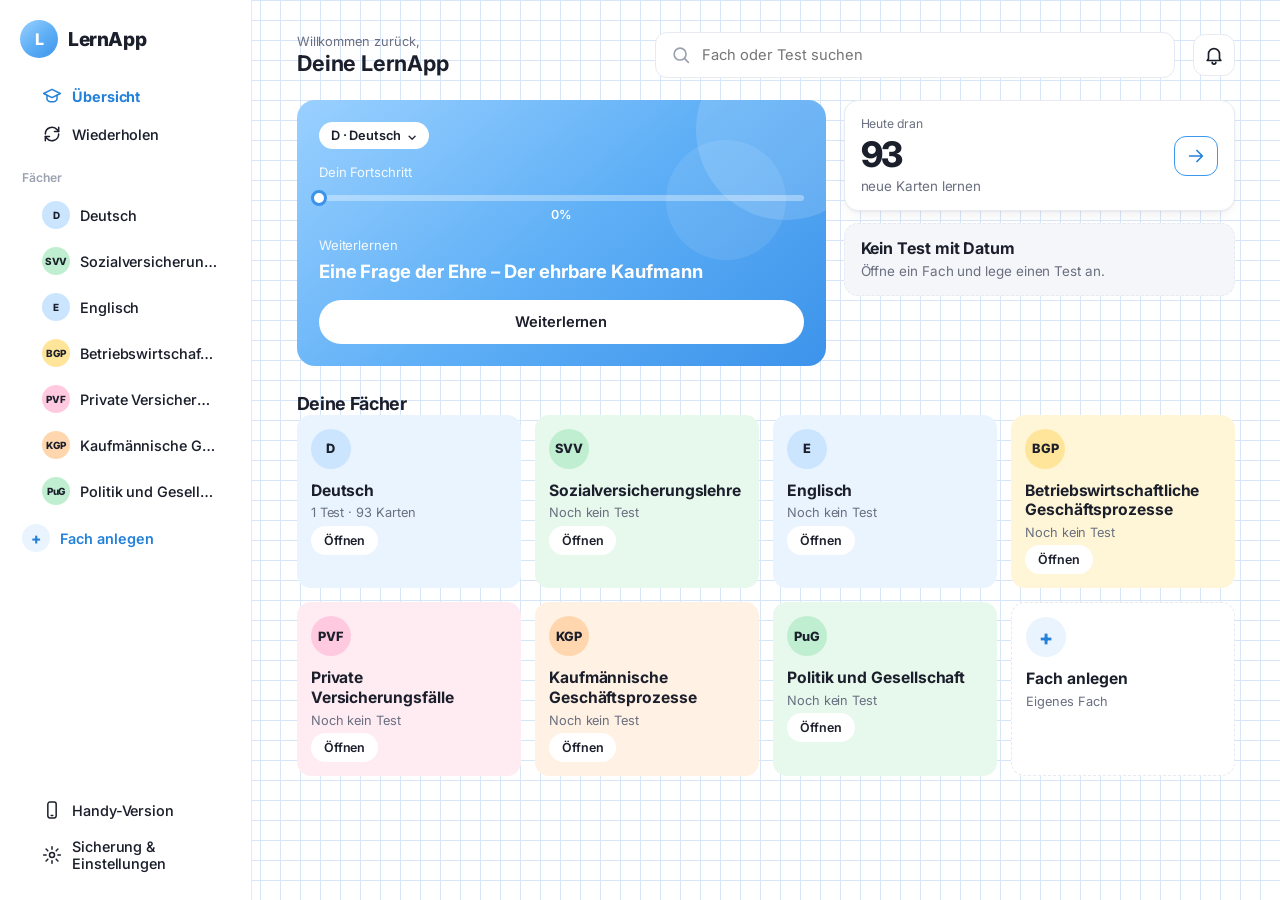
==== commit 6a886897: "PC-Version im neuen Design (Hellblau, Karten, Pastell-Kacheln, Karo) Gemeinsame Bausteine in js/view" ====
--- a/index.html
+++ b/index.html
@@ -8,8 +8,10 @@
   <link rel="icon" href="data:image/svg+xml,%3Csvg xmlns='http://www.w3.org/2000/svg' viewBox='0 0 32 32'%3E%3Crect x='3' y='7' width='26' height='18' rx='2' fill='%23fff' stroke='%231A2550' stroke-width='2'/%3E%3Cpath d='M3 12h26' stroke='%23D3263A' stroke-width='2'/%3E%3Cpath d='M8 17h16M8 21h10' stroke='%23BDB4FF' stroke-width='3'/%3E%3C/svg%3E">
   <link rel="preconnect" href="https://fonts.googleapis.com">
   <link rel="preconnect" href="https://fonts.gstatic.com" crossorigin>
-  <link href="https://fonts.googleapis.com/css2?family=Bricolage+Grotesque:opsz,wght@12..96,400..800&family=Atkinson+Hyperlegible:ital,wght@0,400;0,700;1,400&family=Caveat:wght@500;700&display=swap" rel="stylesheet">
+  <link href="https://fonts.googleapis.com/css2?family=Inter:wght@400;500;600;700;800&display=swap" rel="stylesheet">
   <link rel="stylesheet" href="css/app.css">
+  <link rel="stylesheet" href="css/theme.css">
+  <link rel="stylesheet" href="css/pc.css">
 </head>
 <body>
   <a class="skip" href="#main">Zum Inhalt springen</a>
--- a/css/theme.css
+++ b/css/theme.css
@@ -0,0 +1,286 @@
+/* Handy-Version – Design nach Vorlage DESIGN.webp: weiß, weiche Karten, Verlaufs-Karte, Pastell-Kacheln, Pill-Buttons. Akzent Hellblau. */
+:root {
+  --bg: #FFFFFF;
+  --surface: #FFFFFF;
+  --soft: #F4F6FA;
+  --line: #E7EAF0;
+  --text: #1B1E2B;
+  --text-2: #6A6F80;
+  --text-3: #9BA1B0;
+  --accent: #3A98EE;
+  --accent-strong: #2381DA;
+  --accent-soft: #E9F4FE;
+  --accent-line: #BCDDFB;
+  --on-accent: #FFFFFF;
+  --hero: linear-gradient(140deg, #9AD0FF 0%, #5EAFF6 52%, #3C93EA 100%);
+  --t-blau: #EAF4FF; --t-blau-i: #CBE5FF;
+  --t-gelb: #FFF6D8; --t-gelb-i: #FFE59A;
+  --t-gruen: #E7F8ED; --t-gruen-i: #BFEFD0;
+  --t-pink: #FFECF3; --t-pink-i: #FFCADF;
+  --t-orange: #FFF1E3; --t-orange-i: #FFD6AE;
+  --card-shadow: 0 1px 2px rgba(27, 30, 43, .04), 0 6px 16px -8px rgba(27, 30, 43, .14);
+  --r-l: 18px; --r-m: 14px; --r-s: 10px;
+  /* Lern-Bildschirme (app.css) auf dieselben Farben umstellen */
+  --paper: var(--bg); --sheet: var(--surface); --grid: var(--soft); --rule: var(--line);
+  --ink: var(--text); --ink-2: var(--text-2); --ink-3: var(--text-3);
+  --blue: var(--accent); --blue-press: var(--accent-strong);
+  --m-lila: #9CCBFF;
+  --font-ui: 'Inter', 'Segoe UI', system-ui, -apple-system, sans-serif;
+  --font-body: 'Inter', 'Segoe UI', system-ui, -apple-system, sans-serif;
+  --radius-s: 10px; --radius-m: 16px;
+  --shadow: var(--card-shadow);
+}
+@media (prefers-color-scheme: dark) {
+  :root:not([data-theme="light"]) {
+    --bg: #0E131D; --surface: #161C29; --soft: #1C2333; --line: #273044;
+    --text: #EDF0F6; --text-2: #A5ADBF; --text-3: #7C859A;
+    --accent: #6DB8FF; --accent-strong: #8CC7FF; --accent-soft: #18283D; --accent-line: #2C4C70; --on-accent: #08131F;
+    --hero: linear-gradient(140deg, #3D7FC4 0%, #2D69AD 55%, #22558F 100%);
+    --t-blau: #172638; --t-blau-i: #24405E; --t-gelb: #2A2618; --t-gelb-i: #4A4020;
+    --t-gruen: #16291F; --t-gruen-i: #1F4A33; --t-pink: #2C1A24; --t-pink-i: #4E2A3C;
+    --t-orange: #2C2117; --t-orange-i: #4E3620;
+    --card-shadow: 0 1px 2px rgba(0,0,0,.3), 0 8px 18px -10px rgba(0,0,0,.6);
+    --paper: var(--bg); --sheet: var(--surface); --grid: var(--soft); --rule: var(--line);
+    --ink: var(--text); --ink-2: var(--text-2); --ink-3: var(--text-3); --blue: var(--accent); --blue-press: var(--accent-strong);
+    color-scheme: dark;
+  }
+}
+:root[data-theme="dark"] {
+  --bg: #0E131D; --surface: #161C29; --soft: #1C2333; --line: #273044;
+  --text: #EDF0F6; --text-2: #A5ADBF; --text-3: #7C859A;
+  --accent: #6DB8FF; --accent-strong: #8CC7FF; --accent-soft: #18283D; --accent-line: #2C4C70; --on-accent: #08131F;
+  --hero: linear-gradient(140deg, #3D7FC4 0%, #2D69AD 55%, #22558F 100%);
+  --t-blau: #172638; --t-blau-i: #24405E; --t-gelb: #2A2618; --t-gelb-i: #4A4020;
+  --t-gruen: #16291F; --t-gruen-i: #1F4A33; --t-pink: #2C1A24; --t-pink-i: #4E2A3C;
+  --t-orange: #2C2117; --t-orange-i: #4E3620;
+  --card-shadow: 0 1px 2px rgba(0,0,0,.3), 0 8px 18px -10px rgba(0,0,0,.6);
+  --paper: var(--bg); --sheet: var(--surface); --grid: var(--soft); --rule: var(--line);
+  --ink: var(--text); --ink-2: var(--text-2); --ink-3: var(--text-3); --blue: var(--accent); --blue-press: var(--accent-strong);
+  color-scheme: dark;
+}
+
+html, body { min-height: 100%; }
+body { background: var(--bg); background-image: none; color: var(--text); font: 15px/1.5 var(--font-body); letter-spacing: -.005em; }
+h1, h2, h3 { font-family: var(--font-ui); letter-spacing: -.02em; }
+h1 { font-size: 1.35rem; font-weight: 700; }
+h2 { font-size: 1.12rem; font-weight: 700; }
+#main {
+  max-width: 560px; margin: 0 auto;
+  padding: 14px 18px calc(92px + env(safe-area-inset-bottom, 0px));
+  display: grid; gap: 18px; align-content: start;
+}
+body.in-session #main { padding-bottom: 28px; }
+#main > section, .tabbody > section { display: grid; gap: 12px; margin: 0; }
+#main > section + section { margin-top: 0; }
+.muted { color: var(--text-2); }
+.section-label { font: 700 1.02rem var(--font-ui); color: var(--text); margin-bottom: -2px; }
+
+/* Knöpfe */
+.btn { border-radius: 999px; box-shadow: none; border: 1px solid var(--line); background: var(--surface); color: var(--text); font: 600 .95rem var(--font-ui); min-height: 44px; }
+.btn:hover { background: var(--soft); }
+.btn:active { transform: scale(.98); box-shadow: none; }
+.btn.primary { background: var(--accent); border-color: var(--accent); color: var(--on-accent); box-shadow: none; }
+.btn.primary:hover { background: var(--accent-strong); filter: none; }
+.btn.ghost { border-color: transparent; background: transparent; color: var(--accent); }
+.btn.danger { color: #E5484D; border-color: #F5C2C4; box-shadow: none; }
+.btn.big { min-height: 52px; font-size: 1rem; width: 100%; }
+.btn.wide { width: 100%; }
+.btn.small { min-height: 34px; }
+.danger-text { color: #E5484D; }
+.pill { display: inline-flex; align-items: center; justify-content: center; padding: 6px 12px; border-radius: 999px; background: var(--accent-soft); border: 1px solid var(--accent-line); color: var(--accent-strong); font: 600 .78rem var(--font-ui); white-space: nowrap; }
+.icon-btn { position: relative; width: 42px; height: 42px; display: grid; place-items: center; border-radius: 12px; border: 1px solid var(--line); background: var(--surface); color: var(--text); text-decoration: none; cursor: pointer; flex: none; }
+.icon-btn.plain { border-color: transparent; background: transparent; width: 38px; }
+.icon-btn svg, .arrow-btn svg, .search svg { width: 22px; height: 22px; fill: none; stroke: currentColor; stroke-width: 1.8; stroke-linecap: round; stroke-linejoin: round; }
+.icon-btn .dot { position: absolute; top: -5px; right: -5px; min-width: 20px; height: 20px; padding: 0 5px; border-radius: 99px; background: #E5484D; color: #fff; font: 700 .7rem/20px var(--font-ui); text-align: center; }
+
+/* Kopf Startseite */
+.top { display: grid; grid-template-columns: auto 1fr auto; gap: 12px; align-items: center; padding-top: 4px; }
+.avatar { width: 44px; height: 44px; border-radius: 50%; display: grid; place-items: center; background: var(--hero); color: #fff; font: 800 1.1rem var(--font-ui); }
+.hello { display: grid; line-height: 1.2; }
+.hello small { color: var(--text-2); font-size: .8rem; }
+.hello b { font: 700 1.12rem var(--font-ui); }
+.search { display: grid; grid-template-columns: auto 1fr; gap: 10px; align-items: center; padding: 0 14px; height: 46px; border: 1px solid var(--line); border-radius: 12px; background: var(--surface); color: var(--text-3); }
+.search input { border: 0; padding: 0; background: transparent; height: 100%; font-size: .92rem; box-shadow: none !important; }
+.home-body { display: grid; gap: 22px; }
+
+/* Verlaufs-Karte */
+.hero-card { position: relative; overflow: hidden; display: grid; gap: 4px; padding: 18px; border-radius: var(--r-l); background: var(--hero); color: #fff; }
+.hero-card::before, .hero-card::after { content: ''; position: absolute; border-radius: 50%; background: rgba(255,255,255,.14); pointer-events: none; }
+.hero-card::before { width: 180px; height: 180px; right: -50px; top: -60px; }
+.hero-card::after { width: 120px; height: 120px; right: 40px; top: 40px; background: rgba(255,255,255,.09); }
+.hero-chip { justify-self: start; display: inline-flex; gap: 6px; align-items: center; padding: 6px 12px; border-radius: 999px; background: #fff; color: #1B1E2B; font: 600 .8rem var(--font-ui); text-decoration: none; margin-bottom: 10px; position: relative; z-index: 1; }
+.hero-label { font-size: .82rem; opacity: .92; position: relative; }
+.hero-title { font: 700 1.02rem/1.35 var(--font-ui); margin-bottom: 12px; position: relative; text-wrap: balance; }
+.slider { position: relative; height: 6px; border-radius: 99px; background: rgba(255,255,255,.35); margin: 8px 0 2px; }
+.slider i { position: absolute; inset: 0 auto 0 0; border-radius: inherit; background: #fff; }
+.slider b { position: absolute; top: 50%; width: 16px; height: 16px; border-radius: 50%; background: #fff; border: 3px solid #3C93EA; transform: translate(-50%, -50%); }
+.hero-pct { text-align: center; font: 600 .78rem var(--font-ui); margin-bottom: 10px; position: relative; }
+.hero-btn { display: flex; justify-content: center; align-items: center; min-height: 44px; border-radius: 999px; background: #fff; color: #1B1E2B; font: 600 .92rem var(--font-ui); text-decoration: none; position: relative; }
+
+/* Pastell-Kacheln */
+.tiles { display: grid; grid-template-columns: 1fr 1fr; gap: 12px; }
+.tile-card { --t: var(--t-blau); --ti: var(--t-blau-i); display: grid; align-content: start; gap: 4px; padding: 14px; border-radius: var(--r-m); background: var(--t); color: var(--text); text-decoration: none; text-align: left; border: 0; cursor: pointer; font: inherit; min-height: 170px; }
+.tile-card[data-tone="gelb"] { --t: var(--t-gelb); --ti: var(--t-gelb-i); }
+.tile-card[data-tone="gruen"] { --t: var(--t-gruen); --ti: var(--t-gruen-i); }
+.tile-card[data-tone="pink"] { --t: var(--t-pink); --ti: var(--t-pink-i); }
+.tile-card[data-tone="orange"] { --t: var(--t-orange); --ti: var(--t-orange-i); }
+.tile-ico { width: 40px; height: 40px; border-radius: 50%; display: grid; place-items: center; background: var(--ti); font: 800 .8rem var(--font-ui); color: var(--text); margin-bottom: 8px; }
+.tile-ico svg { width: 20px; height: 20px; fill: none; stroke: currentColor; stroke-width: 1.8; stroke-linecap: round; stroke-linejoin: round; }
+.tile-card b { font: 700 .98rem/1.25 var(--font-ui); overflow-wrap: anywhere; hyphens: auto; }
+.tile-card small { color: var(--text-2); font-size: .8rem; line-height: 1.35; }
+.tile-card .pill { justify-self: start; margin-top: auto; background: var(--surface); border-color: transparent; color: var(--text); }
+.tile-card.add { background: var(--surface); border: 1.5px dashed var(--line); }
+.tile-card.add .tile-ico { background: var(--accent-soft); color: var(--accent-strong); font-size: 1.3rem; }
+.tile-card[aria-disabled="true"] { opacity: .45; pointer-events: none; }
+.tile-card:active, .item-card:active { transform: scale(.985); }
+
+/* Listenkarten (wie "Module 02") */
+.cards { display: grid; gap: 10px; }
+.item-card { display: grid; grid-template-columns: 1fr auto; gap: 12px; align-items: center; padding: 14px 16px; border-radius: var(--r-m); background: var(--surface); border: 1px solid var(--line); box-shadow: var(--card-shadow); color: var(--text); text-decoration: none; }
+.item-card .txt { display: grid; gap: 2px; min-width: 0; }
+.item-card small { color: var(--text-2); font-size: .76rem; }
+.item-card b { font: 700 1rem/1.3 var(--font-ui); overflow-wrap: anywhere; hyphens: auto; }
+.item-card .txt > span { color: var(--text-2); font-size: .84rem; }
+.item-card.doc .row { flex-wrap: nowrap; gap: 6px; }
+.empty-card { grid-template-columns: 1fr; box-shadow: none; background: var(--soft); border-style: dashed; }
+details.item-card { display: block; padding: 0; }
+details.item-card summary { list-style: none; display: grid; grid-template-columns: 1fr auto; gap: 12px; align-items: center; padding: 14px 16px; cursor: pointer; }
+details.item-card summary::-webkit-details-marker { display: none; }
+details.item-card[open] .pill { background: var(--accent); color: var(--on-accent); border-color: var(--accent); }
+.star-a { padding: 0 16px 16px; color: var(--text-2); line-height: 1.6; font-size: .92rem; }
+
+/* Kopf Unterseiten */
+.nav-head { display: grid; grid-template-columns: auto 1fr auto; gap: 6px; align-items: center; min-height: 44px; }
+.nav-head h1 { font-size: 1.12rem; min-width: 0; overflow-wrap: anywhere; hyphens: auto; }
+.nav-head:not(:has(.icon-btn)) { grid-template-columns: 1fr; }
+.module-card { display: grid; grid-template-columns: 1fr auto; gap: 12px 14px; align-items: center; padding: 16px; border-radius: var(--r-m); background: var(--accent-soft); border: 1px solid var(--accent-line); }
+.module-card .txt { display: grid; gap: 2px; min-width: 0; }
+.module-card small { color: var(--text-2); font-size: .76rem; }
+.module-card b { font: 700 1.08rem/1.3 var(--font-ui); text-wrap: balance; }
+.module-card .txt > span { color: var(--text-2); font-size: .84rem; }
+.arrow-btn { width: 44px; height: 40px; display: grid; place-items: center; border-radius: 12px; border: 1.5px solid var(--accent); color: var(--accent-strong); background: var(--surface); text-decoration: none; }
+.mbar { grid-column: 1 / -1; height: 5px; border-radius: 99px; background: var(--surface); overflow: hidden; }
+.mbar i { display: block; height: 100%; border-radius: inherit; background: var(--accent); }
+.exam-card { display: grid; grid-template-columns: auto 1fr auto; gap: 12px; align-items: center; padding: 14px; border-radius: var(--r-m); background: var(--hero); color: #fff; text-decoration: none; }
+.exam-card .tile-ico { margin: 0; background: rgba(255,255,255,.25); color: #fff; }
+.exam-card .txt { display: grid; gap: 2px; }
+.exam-card b { font: 700 1rem var(--font-ui); }
+.exam-card small { font-size: .8rem; opacity: .9; }
+.exam-card .arrow-btn { background: #fff; border-color: #fff; color: #2381DA; }
+.exam-card[aria-disabled="true"] { opacity: .45; pointer-events: none; }
+
+/* Reiter im Test */
+.seg { display: flex; gap: 4px; padding: 4px; background: var(--soft); border-radius: 12px; overflow-x: auto; scrollbar-width: none; }
+.seg a { flex: 1 0 auto; text-align: center; padding: 8px 12px; border-radius: 9px; text-decoration: none; color: var(--text-2); font: 600 .86rem var(--font-ui); white-space: nowrap; }
+.seg a[aria-current="page"] { background: var(--surface); color: var(--text); box-shadow: 0 1px 3px rgba(27,30,43,.12); }
+.tabbody { display: grid; gap: 18px; }
+
+/* Material, Karten, Spickzettel */
+.upload { display: grid; gap: 10px; }
+.upload .btn.big { width: 100%; }
+.upload .btn svg { width: 18px; height: 18px; }
+.progress-line { display: grid; gap: 6px; padding: 14px 16px; border-radius: var(--r-m); }
+.bar { background: var(--soft); }
+.bar i { background: var(--accent); }
+.bar i.indet { width: 35%; animation: indet 1.2s ease-in-out infinite alternate; }
+@keyframes indet { from { margin-left: 0; } to { margin-left: 65%; } }
+.sheet { border-radius: var(--r-m); border-color: var(--line); box-shadow: var(--card-shadow); }
+.pad { padding: 18px; }
+.chips { display: flex; gap: 8px; flex-wrap: wrap; }
+.chip { border: 1px solid var(--line); background: var(--surface); border-radius: 999px; padding: 6px 14px; min-height: 36px; font: 600 .84rem var(--font-ui); }
+.chip[aria-pressed="true"] { background: var(--accent); border-color: var(--accent); color: var(--on-accent); }
+input[type="text"], input[type="date"], input[type="search"], textarea, select { border: 1px solid var(--line); border-radius: 12px; background: var(--surface); }
+input:focus, textarea:focus, select:focus { border-color: var(--accent); box-shadow: 0 0 0 3px var(--accent-soft); }
+.clist { display: grid; gap: 10px; }
+.citem { padding: 14px 16px; display: grid; gap: 6px; }
+.ctop { display: flex; justify-content: space-between; align-items: center; }
+.ctop .t { font: 600 .74rem var(--font-ui); color: var(--text-3); }
+.cq { font-weight: 700; }
+.ca { color: var(--text-2); }
+.citem .btn { justify-self: start; }
+.starbtn { border: 0; background: none; font-size: 1.4rem; line-height: 1; color: var(--text-3); cursor: pointer; min-width: 44px; min-height: 44px; margin: -10px -10px -10px 0; }
+.starbtn.on { color: #F2A100; }
+.cheat { padding: 18px; }
+.cheat::before { display: none; }
+.cheat > * { margin-left: 0; }
+.cheat h3 { margin-top: 8px; font-size: 1rem; }
+.terms { margin: 10px 0 18px; }
+.glossary { margin: 10px 0 18px; grid-template-columns: 1fr; gap: 2px; }
+.glossary dd { margin-bottom: 10px; }
+.reader-text .mk, .star-a .mk { --c: var(--t-blau-i); }
+
+/* Tab-Leiste unten */
+#tabbar {
+  position: fixed; left: 0; right: 0; bottom: 0; z-index: 30;
+  display: grid; grid-template-columns: repeat(3, 1fr);
+  background: var(--surface); border-top: 1px solid var(--line);
+  padding: 8px 10px calc(8px + env(safe-area-inset-bottom, 0px));
+}
+#tabbar a { display: grid; justify-items: center; gap: 3px; padding: 4px 0; color: var(--text-3); text-decoration: none; font: 500 .74rem var(--font-ui); }
+#tabbar a svg { width: 22px; height: 22px; stroke: currentColor; fill: none; stroke-width: 1.8; stroke-linecap: round; stroke-linejoin: round; }
+#tabbar a[aria-current="page"] { color: var(--text); font-weight: 700; }
+#tabbar a[aria-current="page"] svg { stroke-width: 2.2; }
+
+/* Lern-Bildschirme */
+.session { width: 100%; gap: 16px; }
+.session h2 { font-size: 1.15rem; }
+.flash-inner { min-height: 380px; }
+.face {
+  background: var(--surface); color: var(--text); background-image: none;
+  border: 1px solid var(--line); border-radius: 20px; box-shadow: var(--card-shadow);
+  padding: 52px 22px 38px;
+}
+.face .type, .face .hint { color: var(--text-3); }
+.face .type { top: 16px; left: 20px; }
+.face .back-q { color: var(--text-2); }
+.face.back { background: var(--accent-soft); border-color: var(--accent-line); }
+.face .front-text { font-size: clamp(1.15rem, 5vw, 1.45rem); }
+.face .front-text span[style] { border-bottom-color: var(--text) !important; }
+.boxes span { border-radius: 99px; height: 6px; }
+.boxes span.on { background: var(--accent); }
+.answer-row .btn, .tf .btn { min-height: 54px; border-radius: 999px; }
+.btn.know { color: #12805C; border-color: #A8E6C9; background: #EAF9F1; box-shadow: none; }
+.btn.dont { color: #D6383E; border-color: #F6C3C5; background: #FFF0F0; box-shadow: none; }
+.question { padding: 20px 18px; gap: 18px; border-radius: var(--r-l); }
+.question .qtext { font-size: 1.08rem; font-weight: 650; }
+.question .qtext .gap { border-bottom-color: var(--accent); }
+.opt { border-radius: 14px; border-color: var(--line); padding: 12px 14px; }
+.opt .key { border-color: var(--line); background: var(--soft); }
+.opt.right { background: #EAF9F1; border-color: #4CC38A; color: #1B1E2B; }
+.opt.wrong { background: #FFF0F0; border-color: #F08A8E; color: #1B1E2B; }
+.feedback { border-radius: 12px; border-left-width: 4px; }
+.match { grid-template-columns: 1fr 1fr; gap: 8px; }
+.tile { font-size: .88rem; padding: 10px; border-radius: 12px; }
+.tile.sel { border-color: var(--accent); box-shadow: 0 0 0 3px var(--accent-soft); }
+.result { padding: 24px 16px; border-radius: var(--r-l); }
+.grade { color: var(--accent-strong); font-family: var(--font-ui); font-weight: 800; transform: none; font-size: 4.5rem; }
+.margin-note { font-family: var(--font-ui); font-weight: 600; font-size: .9rem; color: var(--accent-strong); transform: none; }
+.review .item { border-radius: 10px; background: var(--soft); }
+.session-top .bar { height: 6px; }
+kbd, .kbd-hint { display: none; }
+
+/* Unteres Blatt */
+#sheet { margin: auto auto 0; width: 100%; max-width: 560px; max-height: 92vh; overflow-y: auto; border: 0; border-radius: 22px 22px 0 0; padding: 22px 18px calc(22px + env(safe-area-inset-bottom, 0px)); background: var(--surface); color: var(--text); }
+#sheet .stack { display: grid; gap: 12px; }
+#sheet h2 { overflow-wrap: anywhere; }
+.reader-text { display: grid; gap: 12px; line-height: 1.7; }
+.swatches span { border-radius: 50%; }
+
+#toast { border-radius: 999px; background: var(--text); color: var(--bg); }
+body:not(.in-session) #toast { bottom: calc(86px + env(safe-area-inset-bottom, 0px)); }
+body.in-session #toast { bottom: 24px; }
+.search input[type="search"] { border: 0; border-radius: 0; width: 100%; padding: 0; outline: none; }
+.search:focus-within { border-color: var(--accent); box-shadow: 0 0 0 3px var(--accent-soft); }
+
+/* Karo-Hintergrund wie ein Collegeblock (Wunsch: Block-Design im Hintergrund behalten) */
+:root { --karo: #D6E5F7; }
+@media (prefers-color-scheme: dark) { :root:not([data-theme="light"]) { --karo: #1A2233; } }
+:root[data-theme="dark"] { --karo: #1A2233; }
+body {
+  background-color: var(--bg);
+  background-image:
+    linear-gradient(var(--karo) 1px, transparent 1px),
+    linear-gradient(90deg, var(--karo) 1px, transparent 1px);
+  background-size: 20px 20px;
+}
+.seg { background: color-mix(in srgb, var(--soft) 92%, transparent); }
--- a/css/pc.css
+++ b/css/pc.css
@@ -0,0 +1,83 @@
+/* PC-Version im neuen Design – ergänzt theme.css (das für die Handy-Breite geschrieben ist) */
+.shell { grid-template-columns: 252px minmax(0, 1fr); }
+#main { max-width: 1120px; margin: 0; padding: 28px clamp(20px, 3.5vw, 48px) 64px; gap: 22px; }
+body:not(.in-session) #toast { bottom: 24px; }
+
+/* Seitenleiste */
+.rail { background: var(--surface); border-right: 1px solid var(--line); padding: 20px 12px; gap: 2px; }
+.brand { padding: 0 8px 18px; gap: 10px; }
+.brand .avatar { width: 38px; height: 38px; font-size: 1rem; }
+.brand b { font: 800 1.2rem var(--font-ui); letter-spacing: -.02em; }
+.rail-head { padding: 16px 10px 6px; font: 600 .76rem var(--font-ui); color: var(--text-3); }
+.rail .nav { display: flex; align-items: center; gap: 10px; padding: 9px 10px; border-radius: 10px; color: var(--text-2); text-decoration: none; font: 600 .9rem var(--font-ui); border: 0; background: none; cursor: pointer; text-align: left; width: 100%; }
+.rail .nav::before { display: none; }
+.rail .nav svg { width: 20px; height: 20px; fill: none; stroke: currentColor; stroke-width: 1.8; stroke-linecap: round; stroke-linejoin: round; flex: none; }
+.rail .nav:hover { background: var(--soft); color: var(--text); }
+.rail .nav[aria-current="page"] { background: var(--accent-soft); color: var(--accent-strong); font-weight: 700; }
+.rail .nav .count { margin-left: auto; min-width: 22px; padding: 0 6px; border-radius: 99px; background: #E5484D; color: #fff; font: 700 .72rem/20px var(--font-ui); text-align: center; }
+.rail .nav .nm { min-width: 0; overflow: hidden; text-overflow: ellipsis; white-space: nowrap; }
+.dot-ico { --t: var(--t-blau-i); width: 28px; height: 28px; border-radius: 50%; display: grid; place-items: center; background: var(--t); color: var(--text); font: 800 .62rem var(--font-ui); flex: none; }
+.nav.subj[data-tone="gelb"] .dot-ico { --t: var(--t-gelb-i); }
+.nav.subj[data-tone="gruen"] .dot-ico { --t: var(--t-gruen-i); }
+.nav.subj[data-tone="pink"] .dot-ico { --t: var(--t-pink-i); }
+.nav.subj[data-tone="orange"] .dot-ico { --t: var(--t-orange-i); }
+.nav.add { color: var(--accent-strong); }
+.nav.add .dot-ico { background: var(--accent-soft); color: var(--accent-strong); font-size: .95rem; }
+
+/* Übersicht */
+.top { grid-template-columns: auto minmax(0, 1fr) auto; gap: 18px; }
+.top .hello b { font-size: 1.35rem; }
+.top .search { max-width: 520px; justify-self: end; width: 100%; }
+.home-body { gap: 28px; }
+.home-top { display: grid; grid-template-columns: minmax(0, 1.35fr) minmax(0, 1fr); gap: 18px; align-items: start; }
+.side-stack { display: grid; gap: 12px; }
+.item-card.stat .big-num { font: 800 2.2rem/1.1 var(--font-ui); letter-spacing: -.03em; }
+.tiles { grid-template-columns: repeat(auto-fill, minmax(190px, 1fr)); gap: 14px; }
+.cards.grid2 { grid-template-columns: repeat(auto-fill, minmax(320px, 1fr)); }
+#main > section h2 { margin-bottom: 2px; }
+.hero-card { padding: 22px; }
+.hero-title { font-size: 1.15rem; }
+
+/* Unterseiten */
+.nav-head { grid-template-columns: auto minmax(0, 1fr) auto; }
+.nav-head h1 { font-size: 1.4rem; }
+.module-card { padding: 18px 20px; }
+.module-card b { font-size: 1.25rem; }
+.seg { justify-self: start; max-width: 100%; }
+.seg a { flex: 0 0 auto; padding: 8px 18px; }
+.section-title { display: flex; justify-content: space-between; align-items: baseline; gap: 12px; }
+.tabbody > section + section { margin-top: 6px; }
+.tabbody .tiles { grid-template-columns: repeat(3, minmax(0, 1fr)); }
+.btn.star.on { color: #F2A100; }
+
+/* Material, Karten, Ergebnisse (PC-Bausteine aus app.css) */
+.drop { border: 2px dashed var(--accent-line); border-radius: var(--r-l); background: var(--surface); }
+.drop.over { border-color: var(--accent); background: var(--accent-soft); }
+.drop svg { stroke: var(--accent); }
+.doc, .card-item { border-radius: var(--r-m); }
+.doc .kind { background: var(--accent-soft); color: var(--accent-strong); border-radius: 99px; }
+.card-item .t { color: var(--text-3); }
+.plan .day { border: 1px solid var(--line); border-radius: 12px; background: var(--surface); }
+.plan .day.is-today { border: 2px solid var(--accent); }
+.plan .day.exam { background: var(--accent); border-color: var(--accent); color: var(--on-accent); }
+table.results th { color: var(--text-3); }
+.empty { border-radius: var(--r-m); }
+
+/* Dialoge */
+#dialog { border: 0; border-radius: 20px; background: var(--surface); color: var(--text); box-shadow: 0 30px 80px -20px rgba(15, 30, 60, .35); }
+#dialog form { padding: 26px; }
+
+/* Lern-Bildschirme auf dem PC etwas breiter */
+.session { max-width: 760px; margin: 0 auto; }
+.flash-inner { min-height: 360px; }
+
+@media (max-width: 860px) {
+  .shell { grid-template-columns: 1fr; }
+  #main { padding: 64px 16px 48px; }
+  .top { grid-template-columns: 1fr auto; }
+  .top .search { grid-column: 1 / -1; grid-row: 2; max-width: none; }
+  .home-top { grid-template-columns: 1fr; }
+  .tiles, .tabbody .tiles { grid-template-columns: 1fr 1fr; }
+  .nav-head { grid-template-columns: auto 1fr; }
+  .nav-head > .row { grid-column: 1 / -1; }
+}
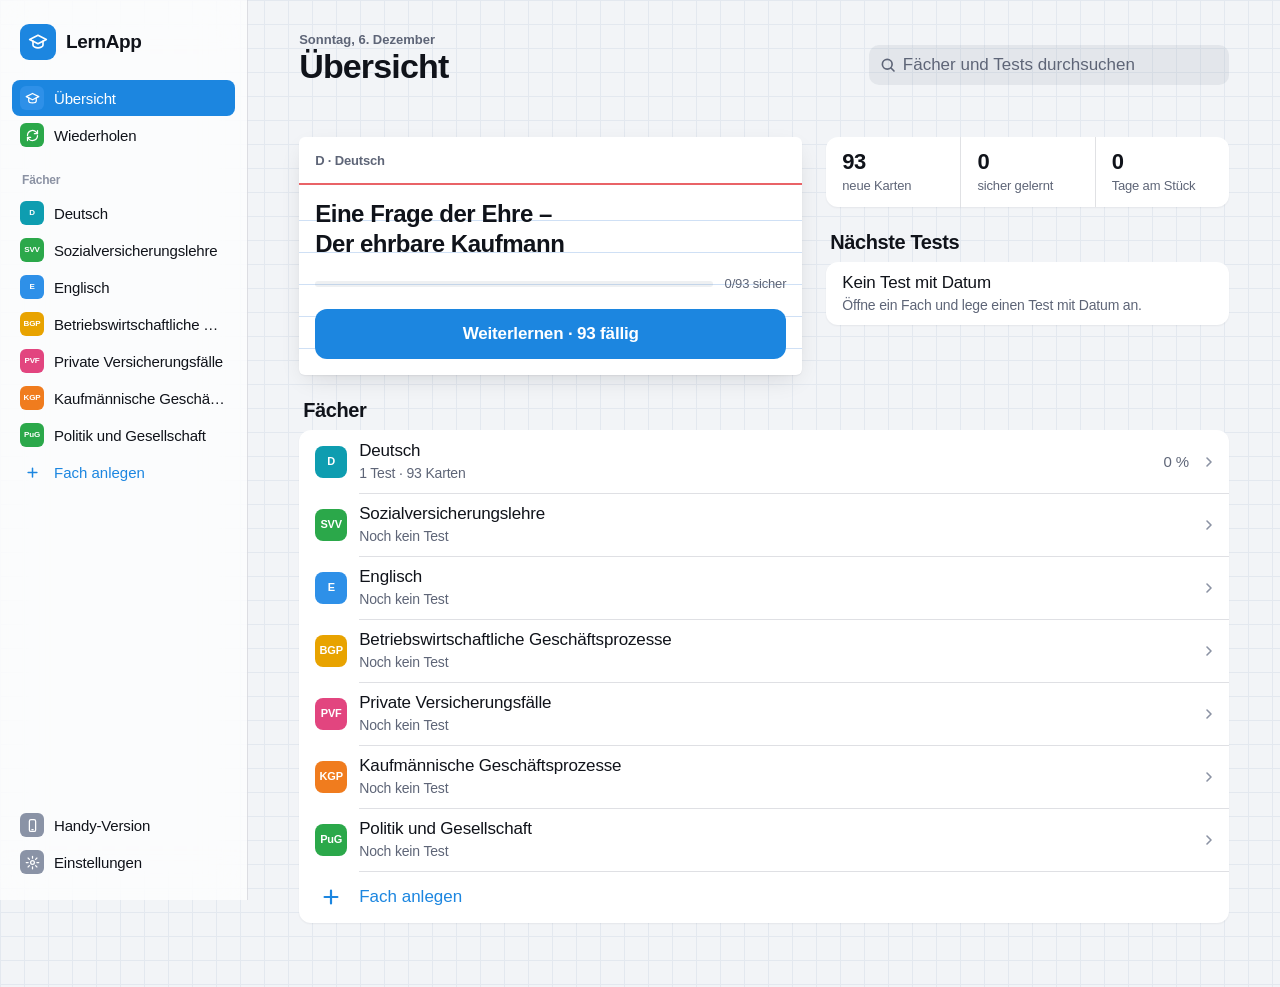
==== commit af1381ef: "Komplettes Redesign nach Apple HIG und Refactoring UI Systemschrift, große Titel, gruppierte Listen," ====
--- a/index.html
+++ b/index.html
@@ -6,9 +6,6 @@
   <title>LernApp</title>
   <meta name="robots" content="noindex">
   <link rel="icon" href="data:image/svg+xml,%3Csvg xmlns='http://www.w3.org/2000/svg' viewBox='0 0 32 32'%3E%3Crect x='3' y='7' width='26' height='18' rx='2' fill='%23fff' stroke='%231A2550' stroke-width='2'/%3E%3Cpath d='M3 12h26' stroke='%23D3263A' stroke-width='2'/%3E%3Cpath d='M8 17h16M8 21h10' stroke='%23BDB4FF' stroke-width='3'/%3E%3C/svg%3E">
-  <link rel="preconnect" href="https://fonts.googleapis.com">
-  <link rel="preconnect" href="https://fonts.gstatic.com" crossorigin>
-  <link href="https://fonts.googleapis.com/css2?family=Inter:wght@400;500;600;700;800&display=swap" rel="stylesheet">
   <link rel="stylesheet" href="css/app.css">
   <link rel="stylesheet" href="css/theme.css">
   <link rel="stylesheet" href="css/pc.css">
--- a/css/theme.css
+++ b/css/theme.css
@@ -1,286 +1,429 @@
-/* Handy-Version – Design nach Vorlage DESIGN.webp: weiß, weiche Karten, Verlaufs-Karte, Pastell-Kacheln, Pill-Buttons. Akzent Hellblau. */
+/* LernApp – Design-System
+   Grundlage: Apple Human Interface Guidelines + Refactoring UI (Referenzen im Ordner design-referenzen).
+   Idee: Aufbau wie eine native iPhone-App (große Titel, gruppierte Listen, farbige Icons, Tab-Leiste mit Unschärfe),
+   dazu ein Schulheft-Detail: Karopapier im Hintergrund und eine echte Karteikarte als einziges lautes Element.
+   Abstände nur aus der Skala 4/8/12/16/24/32/48, Schrift = Systemschrift (auf dem iPhone SF Pro). */
 :root {
-  --bg: #FFFFFF;
-  --surface: #FFFFFF;
-  --soft: #F4F6FA;
-  --line: #E7EAF0;
-  --text: #1B1E2B;
-  --text-2: #6A6F80;
-  --text-3: #9BA1B0;
-  --accent: #3A98EE;
-  --accent-strong: #2381DA;
-  --accent-soft: #E9F4FE;
-  --accent-line: #BCDDFB;
+  /* Flächen */
+  --bg: #F2F4F7;            /* gruppierter Hintergrund, leicht bläulich */
+  --karo: #E3E8EF;          /* Karolinien */
+  --cell: #FFFFFF;
+  --fill: rgba(118, 128, 150, .12);   /* Suchfeld, Segment-Hintergrund */
+  --sep: rgba(60, 66, 87, .16);       /* Haarlinie */
+  /* Text */
+  --label: #10131A;
+  --label-2: #5E6577;
+  --label-3: #8B92A3;
+  /* Akzent Hellblau + Zustände */
+  --accent: #1C86E0;
+  --accent-press: #1570BF;
+  --accent-tint: #E5F1FC;
   --on-accent: #FFFFFF;
-  --hero: linear-gradient(140deg, #9AD0FF 0%, #5EAFF6 52%, #3C93EA 100%);
-  --t-blau: #EAF4FF; --t-blau-i: #CBE5FF;
-  --t-gelb: #FFF6D8; --t-gelb-i: #FFE59A;
-  --t-gruen: #E7F8ED; --t-gruen-i: #BFEFD0;
-  --t-pink: #FFECF3; --t-pink-i: #FFCADF;
-  --t-orange: #FFF1E3; --t-orange-i: #FFD6AE;
-  --card-shadow: 0 1px 2px rgba(27, 30, 43, .04), 0 6px 16px -8px rgba(27, 30, 43, .14);
-  --r-l: 18px; --r-m: 14px; --r-s: 10px;
-  /* Lern-Bildschirme (app.css) auf dieselben Farben umstellen */
-  --paper: var(--bg); --sheet: var(--surface); --grid: var(--soft); --rule: var(--line);
-  --ink: var(--text); --ink-2: var(--text-2); --ink-3: var(--text-3);
-  --blue: var(--accent); --blue-press: var(--accent-strong);
-  --m-lila: #9CCBFF;
-  --font-ui: 'Inter', 'Segoe UI', system-ui, -apple-system, sans-serif;
-  --font-body: 'Inter', 'Segoe UI', system-ui, -apple-system, sans-serif;
-  --radius-s: 10px; --radius-m: 16px;
-  --shadow: var(--card-shadow);
+  --green: #1E9E57; --green-tint: #E3F5EA;
+  --red: #D93A3F;   --red-tint: #FDEBEC;
+  --star: #F2A100;
+  /* Fach- und Modus-Icons */
+  --i-blau: #2E90E8; --i-gruen: #2BA84A; --i-gelb: #E8A300; --i-pink: #E2457F; --i-orange: #F07C1E; --i-lila: #5C6BD6; --i-grau: #8A93A6; --i-rot: #E5484D;
+  /* Karteikarte */
+  --card-paper: #FFFFFF; --card-line: #CFE0F5; --card-red: #E5484D;
+  --shadow-1: 0 1px 2px rgba(16, 19, 26, .06);
+  --shadow-2: 0 1px 2px rgba(16, 19, 26, .06), 0 8px 24px -8px rgba(16, 19, 26, .16);
+  --r-cell: 12px; --r-card: 16px; --r-btn: 12px;
+  --font: -apple-system, BlinkMacSystemFont, "SF Pro Text", "Segoe UI Variable Text", "Segoe UI", Roboto, "Helvetica Neue", Arial, sans-serif;
+  --font-display: -apple-system, BlinkMacSystemFont, "SF Pro Display", "Segoe UI Variable Display", "Segoe UI", Roboto, "Helvetica Neue", Arial, sans-serif;
+
+  /* Alte Namen aus app.css auf das neue System abbilden (Lern-Bildschirme, PC-Teile) */
+  --paper: var(--bg); --sheet: var(--cell); --grid: var(--fill); --rule: var(--sep);
+  --ink: var(--label); --ink-2: var(--label-2); --ink-3: var(--label-3);
+  --blue: var(--accent); --blue-press: var(--accent-press); --ok: var(--green);
+  --font-ui: var(--font-display); --font-body: var(--font);
+  --radius-s: 10px; --radius-m: 12px; --shadow: var(--shadow-1);
+  --m-gelb: #FFE066; --m-gruen: #9BE7B4; --m-pink: #FFB1CF; --m-blau: #A9D3FA; --m-orange: #FFC48A; --m-lila: #A9D3FA;
+  --mark-a: .7;
 }
 @media (prefers-color-scheme: dark) {
   :root:not([data-theme="light"]) {
-    --bg: #0E131D; --surface: #161C29; --soft: #1C2333; --line: #273044;
-    --text: #EDF0F6; --text-2: #A5ADBF; --text-3: #7C859A;
-    --accent: #6DB8FF; --accent-strong: #8CC7FF; --accent-soft: #18283D; --accent-line: #2C4C70; --on-accent: #08131F;
-    --hero: linear-gradient(140deg, #3D7FC4 0%, #2D69AD 55%, #22558F 100%);
-    --t-blau: #172638; --t-blau-i: #24405E; --t-gelb: #2A2618; --t-gelb-i: #4A4020;
-    --t-gruen: #16291F; --t-gruen-i: #1F4A33; --t-pink: #2C1A24; --t-pink-i: #4E2A3C;
-    --t-orange: #2C2117; --t-orange-i: #4E3620;
-    --card-shadow: 0 1px 2px rgba(0,0,0,.3), 0 8px 18px -10px rgba(0,0,0,.6);
-    --paper: var(--bg); --sheet: var(--surface); --grid: var(--soft); --rule: var(--line);
-    --ink: var(--text); --ink-2: var(--text-2); --ink-3: var(--text-3); --blue: var(--accent); --blue-press: var(--accent-strong);
+    --bg: #000000; --karo: #12161D; --cell: #1C1C1E; --fill: rgba(118, 118, 128, .24); --sep: rgba(84, 84, 88, .55);
+    --label: #F5F6F8; --label-2: #A1A6B3; --label-3: #6E7482;
+    --accent: #4DA8F5; --accent-press: #74BBF8; --accent-tint: #13283D; --on-accent: #04121F;
+    --green: #34C46A; --green-tint: #12291B; --red: #FF5A5F; --red-tint: #33171A;
+    --card-paper: #1F2024; --card-line: #26364A;
+    --shadow-1: none; --shadow-2: 0 0 0 1px rgba(255,255,255,.06);
+    --mark-a: .4;
     color-scheme: dark;
   }
 }
 :root[data-theme="dark"] {
-  --bg: #0E131D; --surface: #161C29; --soft: #1C2333; --line: #273044;
-  --text: #EDF0F6; --text-2: #A5ADBF; --text-3: #7C859A;
-  --accent: #6DB8FF; --accent-strong: #8CC7FF; --accent-soft: #18283D; --accent-line: #2C4C70; --on-accent: #08131F;
-  --hero: linear-gradient(140deg, #3D7FC4 0%, #2D69AD 55%, #22558F 100%);
-  --t-blau: #172638; --t-blau-i: #24405E; --t-gelb: #2A2618; --t-gelb-i: #4A4020;
-  --t-gruen: #16291F; --t-gruen-i: #1F4A33; --t-pink: #2C1A24; --t-pink-i: #4E2A3C;
-  --t-orange: #2C2117; --t-orange-i: #4E3620;
-  --card-shadow: 0 1px 2px rgba(0,0,0,.3), 0 8px 18px -10px rgba(0,0,0,.6);
-  --paper: var(--bg); --sheet: var(--surface); --grid: var(--soft); --rule: var(--line);
-  --ink: var(--text); --ink-2: var(--text-2); --ink-3: var(--text-3); --blue: var(--accent); --blue-press: var(--accent-strong);
+  --bg: #000000; --karo: #12161D; --cell: #1C1C1E; --fill: rgba(118, 118, 128, .24); --sep: rgba(84, 84, 88, .55);
+  --label: #F5F6F8; --label-2: #A1A6B3; --label-3: #6E7482;
+  --accent: #4DA8F5; --accent-press: #74BBF8; --accent-tint: #13283D; --on-accent: #04121F;
+  --green: #34C46A; --green-tint: #12291B; --red: #FF5A5F; --red-tint: #33171A;
+  --card-paper: #1F2024; --card-line: #26364A;
+  --shadow-1: none; --shadow-2: 0 0 0 1px rgba(255,255,255,.06);
+  --mark-a: .4;
   color-scheme: dark;
 }
 
+/* ---------- Grundlagen ---------- */
 html, body { min-height: 100%; }
-body { background: var(--bg); background-image: none; color: var(--text); font: 15px/1.5 var(--font-body); letter-spacing: -.005em; }
-h1, h2, h3 { font-family: var(--font-ui); letter-spacing: -.02em; }
-h1 { font-size: 1.35rem; font-weight: 700; }
-h2 { font-size: 1.12rem; font-weight: 700; }
+body {
+  margin: 0; color: var(--label); font: 400 17px/1.4 var(--font); letter-spacing: -.01em;
+  background-color: var(--bg);
+  background-image: linear-gradient(var(--karo) 1px, transparent 1px), linear-gradient(90deg, var(--karo) 1px, transparent 1px);
+  background-size: 24px 24px;
+  -webkit-font-smoothing: antialiased; -webkit-tap-highlight-color: transparent;
+}
+h1, h2, h3 { font-family: var(--font-display); margin: 0; }
+p { margin: 0; }
+a { color: var(--accent); }
+:focus-visible { outline: 3px solid var(--accent); outline-offset: 2px; border-radius: 6px; }
+.muted, .small.muted { color: var(--label-2); }
+.small { font-size: 15px; }
+.link { color: var(--accent); }
+
 #main {
-  max-width: 560px; margin: 0 auto;
-  padding: 14px 18px calc(92px + env(safe-area-inset-bottom, 0px));
-  display: grid; gap: 18px; align-content: start;
-}
-body.in-session #main { padding-bottom: 28px; }
-#main > section, .tabbody > section { display: grid; gap: 12px; margin: 0; }
-#main > section + section { margin-top: 0; }
-.muted { color: var(--text-2); }
-.section-label { font: 700 1.02rem var(--font-ui); color: var(--text); margin-bottom: -2px; }
-
-/* Knöpfe */
-.btn { border-radius: 999px; box-shadow: none; border: 1px solid var(--line); background: var(--surface); color: var(--text); font: 600 .95rem var(--font-ui); min-height: 44px; }
-.btn:hover { background: var(--soft); }
+  max-width: 600px; margin: 0 auto;
+  padding: 0 16px calc(96px + env(safe-area-inset-bottom, 0px));
+  display: grid; gap: 24px; align-content: start;
+}
+body.in-session #main { padding-top: 12px; padding-bottom: 32px; }
+.stack-l { display: grid; gap: 24px; }
+
+/* ---------- Navigationsleiste & große Titel ---------- */
+.navbar {
+  position: sticky; top: 0; z-index: 20; margin: 0 -16px;
+  display: grid; grid-template-columns: 1fr auto 1fr; align-items: center; gap: 8px;
+  min-height: 44px; padding: calc(4px + env(safe-area-inset-top, 0px)) 8px 4px;
+  background: transparent; transition: background .2s, box-shadow .2s;
+}
+body.scrolled .navbar { background: color-mix(in srgb, var(--bg) 78%, transparent); backdrop-filter: saturate(180%) blur(20px); -webkit-backdrop-filter: saturate(180%) blur(20px); box-shadow: 0 .5px 0 var(--sep); }
+.nav-title { font: 600 17px var(--font); opacity: 0; transition: opacity .2s; white-space: nowrap; overflow: hidden; text-overflow: ellipsis; max-width: 56vw; text-align: center; }
+body.scrolled .nav-title { opacity: 1; }
+.nav-back { display: inline-flex; align-items: center; gap: 2px; min-height: 44px; padding-right: 8px; color: var(--accent); text-decoration: none; font-size: 17px; justify-self: start; min-width: 0; }
+.nav-back span { white-space: nowrap; overflow: hidden; text-overflow: ellipsis; max-width: 32vw; }
+.nav-back svg, .nav-btn svg { width: 24px; height: 24px; fill: none; stroke: currentColor; stroke-width: 2.2; stroke-linecap: round; stroke-linejoin: round; flex: none; }
+.nav-actions { justify-self: end; display: flex; gap: 4px; }
+.nav-btn { width: 44px; height: 44px; display: grid; place-items: center; border: 0; background: none; color: var(--accent); border-radius: 22px; cursor: pointer; }
+.nav-btn:active { background: var(--fill); }
+.page-head { display: grid; gap: 2px; margin-top: -12px; }
+.eyebrow { display: flex; align-items: center; gap: 6px; font: 600 13px var(--font); color: var(--label-2); letter-spacing: 0; }
+.large-title { font: 700 34px/1.12 var(--font-display); letter-spacing: -.025em; text-wrap: balance; overflow-wrap: anywhere; hyphens: auto; }
+.subject-head { grid-template-columns: auto 1fr; align-items: center; gap: 12px; }
+
+/* ---------- Gruppierte Listen ---------- */
+.group { display: grid; gap: 8px; }
+.group-title { font: 700 20px var(--font-display); letter-spacing: -.02em; padding: 0 4px; }
+.group-foot { font-size: 13px; line-height: 1.4; color: var(--label-2); padding: 0 16px; }
+.cells { background: var(--cell); border-radius: var(--r-cell); overflow: hidden; box-shadow: var(--shadow-1); }
+.cell {
+  position: relative; display: flex; align-items: center; gap: 12px; width: 100%;
+  min-height: 52px; padding: 10px 16px; border: 0; background: none; text-align: left; font: inherit; color: inherit;
+  text-decoration: none; cursor: pointer;
+}
+.cells > .cell + .cell::before, .cells > .cell + details.cell::before, .cells > details.cell + .cell::before, .cells > details + details::before {
+  content: ''; position: absolute; top: 0; right: 0; left: 16px; height: .5px; background: var(--sep);
+}
+.cells > .cell:has(.app-ico) + .cell::before { left: 60px; }
+.cell:active:not(.plainrow) { background: var(--fill); }
+.cell.disabled { opacity: .4; pointer-events: none; }
+.cell-txt { display: grid; gap: 2px; min-width: 0; flex: 1; }
+.cell-title { font-size: 17px; line-height: 1.3; overflow-wrap: anywhere; hyphens: auto; }
+.cell-sub { font-size: 14px; line-height: 1.35; color: var(--label-2); overflow-wrap: anywhere; }
+.cell-sub.clamp { display: -webkit-box; -webkit-line-clamp: 2; -webkit-box-orient: vertical; overflow: hidden; }
+.cell-right { flex: none; font-size: 15px; color: var(--label-2); font-variant-numeric: tabular-nums; }
+.chev { width: 16px; height: 16px; flex: none; fill: none; stroke: var(--label-3); stroke-width: 2.4; stroke-linecap: round; stroke-linejoin: round; margin-right: -4px; }
+.cell.strong .cell-title { font-weight: 600; }
+.cell.danger .cell-title { color: var(--red); }
+.cell.plainrow { cursor: default; }
+.due-tag { font: 600 13px var(--font); color: var(--accent); background: var(--accent-tint); padding: 3px 8px; border-radius: 6px; white-space: nowrap; }
+.empty-note { color: var(--label-2); text-align: center; padding: 24px 16px; }
+.empty { display: grid; gap: 12px; justify-items: center; text-align: center; padding: 32px 16px; color: var(--label-2); }
+.empty-title { font: 600 20px var(--font-display); color: var(--label); }
+.empty .btn { width: 100%; max-width: 360px; }
+
+/* Aufklappbare Zeile (Kommt im Test dran) */
+details.cell { display: block; padding: 0; min-height: 0; }
+details.cell summary { list-style: none; display: flex; align-items: center; gap: 12px; padding: 12px 16px; min-height: 52px; cursor: pointer; }
+details.cell summary::-webkit-details-marker { display: none; }
+details.cell .cell-right { color: var(--accent); font-size: 15px; }
+details.cell[open] .cell-right { color: var(--label-3); }
+details.cell .cell-title { font-weight: 600; }
+.star { color: var(--star); font-size: 17px; flex: none; }
+.disclose-body { padding: 0 16px 16px 45px; color: var(--label-2); font-size: 15px; line-height: 1.55; }
+
+/* ---------- Icons ---------- */
+.app-ico {
+  --c: var(--i-blau);
+  width: 32px; height: 32px; flex: none; display: grid; place-items: center; border-radius: 8px;
+  background: var(--c); color: #fff; font: 700 11px/1 var(--font); letter-spacing: -.02em;
+}
+.app-ico svg { width: 20px; height: 20px; fill: none; stroke: currentColor; stroke-width: 2; stroke-linecap: round; stroke-linejoin: round; }
+.app-ico[data-tone="gruen"] { --c: var(--i-gruen); } .app-ico[data-tone="gelb"] { --c: var(--i-gelb); }
+.app-ico[data-tone="pink"] { --c: var(--i-pink); } .app-ico[data-tone="orange"] { --c: var(--i-orange); }
+.app-ico[data-tone="lila"] { --c: var(--i-lila); } .app-ico[data-tone="grau"] { --c: var(--i-grau); } .app-ico[data-tone="rot"] { --c: var(--i-rot); }
+.app-ico.add { background: none; color: var(--accent); }
+.app-ico.add svg { width: 22px; height: 22px; stroke-width: 2.4; }
+.app-ico.xs { width: 20px; height: 20px; border-radius: 5px; font-size: 8px; }
+.app-ico.lg { width: 52px; height: 52px; border-radius: 13px; font-size: 16px; }
+
+/* ---------- Knöpfe ---------- */
+.btn {
+  display: inline-flex; align-items: center; justify-content: center; gap: 8px;
+  min-height: 44px; padding: 10px 16px; border-radius: var(--r-btn); border: 0;
+  background: var(--fill); color: var(--accent); font: 600 17px var(--font); text-decoration: none; cursor: pointer; box-shadow: none;
+  transition: transform .1s, background .15s;
+}
+.btn:hover { background: var(--fill); }
 .btn:active { transform: scale(.98); box-shadow: none; }
-.btn.primary { background: var(--accent); border-color: var(--accent); color: var(--on-accent); box-shadow: none; }
-.btn.primary:hover { background: var(--accent-strong); filter: none; }
-.btn.ghost { border-color: transparent; background: transparent; color: var(--accent); }
-.btn.danger { color: #E5484D; border-color: #F5C2C4; box-shadow: none; }
-.btn.big { min-height: 52px; font-size: 1rem; width: 100%; }
-.btn.wide { width: 100%; }
-.btn.small { min-height: 34px; }
-.danger-text { color: #E5484D; }
-.pill { display: inline-flex; align-items: center; justify-content: center; padding: 6px 12px; border-radius: 999px; background: var(--accent-soft); border: 1px solid var(--accent-line); color: var(--accent-strong); font: 600 .78rem var(--font-ui); white-space: nowrap; }
-.icon-btn { position: relative; width: 42px; height: 42px; display: grid; place-items: center; border-radius: 12px; border: 1px solid var(--line); background: var(--surface); color: var(--text); text-decoration: none; cursor: pointer; flex: none; }
-.icon-btn.plain { border-color: transparent; background: transparent; width: 38px; }
-.icon-btn svg, .arrow-btn svg, .search svg { width: 22px; height: 22px; fill: none; stroke: currentColor; stroke-width: 1.8; stroke-linecap: round; stroke-linejoin: round; }
-.icon-btn .dot { position: absolute; top: -5px; right: -5px; min-width: 20px; height: 20px; padding: 0 5px; border-radius: 99px; background: #E5484D; color: #fff; font: 700 .7rem/20px var(--font-ui); text-align: center; }
-
-/* Kopf Startseite */
-.top { display: grid; grid-template-columns: auto 1fr auto; gap: 12px; align-items: center; padding-top: 4px; }
-.avatar { width: 44px; height: 44px; border-radius: 50%; display: grid; place-items: center; background: var(--hero); color: #fff; font: 800 1.1rem var(--font-ui); }
-.hello { display: grid; line-height: 1.2; }
-.hello small { color: var(--text-2); font-size: .8rem; }
-.hello b { font: 700 1.12rem var(--font-ui); }
-.search { display: grid; grid-template-columns: auto 1fr; gap: 10px; align-items: center; padding: 0 14px; height: 46px; border: 1px solid var(--line); border-radius: 12px; background: var(--surface); color: var(--text-3); }
-.search input { border: 0; padding: 0; background: transparent; height: 100%; font-size: .92rem; box-shadow: none !important; }
-.home-body { display: grid; gap: 22px; }
-
-/* Verlaufs-Karte */
-.hero-card { position: relative; overflow: hidden; display: grid; gap: 4px; padding: 18px; border-radius: var(--r-l); background: var(--hero); color: #fff; }
-.hero-card::before, .hero-card::after { content: ''; position: absolute; border-radius: 50%; background: rgba(255,255,255,.14); pointer-events: none; }
-.hero-card::before { width: 180px; height: 180px; right: -50px; top: -60px; }
-.hero-card::after { width: 120px; height: 120px; right: 40px; top: 40px; background: rgba(255,255,255,.09); }
-.hero-chip { justify-self: start; display: inline-flex; gap: 6px; align-items: center; padding: 6px 12px; border-radius: 999px; background: #fff; color: #1B1E2B; font: 600 .8rem var(--font-ui); text-decoration: none; margin-bottom: 10px; position: relative; z-index: 1; }
-.hero-label { font-size: .82rem; opacity: .92; position: relative; }
-.hero-title { font: 700 1.02rem/1.35 var(--font-ui); margin-bottom: 12px; position: relative; text-wrap: balance; }
-.slider { position: relative; height: 6px; border-radius: 99px; background: rgba(255,255,255,.35); margin: 8px 0 2px; }
-.slider i { position: absolute; inset: 0 auto 0 0; border-radius: inherit; background: #fff; }
-.slider b { position: absolute; top: 50%; width: 16px; height: 16px; border-radius: 50%; background: #fff; border: 3px solid #3C93EA; transform: translate(-50%, -50%); }
-.hero-pct { text-align: center; font: 600 .78rem var(--font-ui); margin-bottom: 10px; position: relative; }
-.hero-btn { display: flex; justify-content: center; align-items: center; min-height: 44px; border-radius: 999px; background: #fff; color: #1B1E2B; font: 600 .92rem var(--font-ui); text-decoration: none; position: relative; }
-
-/* Pastell-Kacheln */
-.tiles { display: grid; grid-template-columns: 1fr 1fr; gap: 12px; }
-.tile-card { --t: var(--t-blau); --ti: var(--t-blau-i); display: grid; align-content: start; gap: 4px; padding: 14px; border-radius: var(--r-m); background: var(--t); color: var(--text); text-decoration: none; text-align: left; border: 0; cursor: pointer; font: inherit; min-height: 170px; }
-.tile-card[data-tone="gelb"] { --t: var(--t-gelb); --ti: var(--t-gelb-i); }
-.tile-card[data-tone="gruen"] { --t: var(--t-gruen); --ti: var(--t-gruen-i); }
-.tile-card[data-tone="pink"] { --t: var(--t-pink); --ti: var(--t-pink-i); }
-.tile-card[data-tone="orange"] { --t: var(--t-orange); --ti: var(--t-orange-i); }
-.tile-ico { width: 40px; height: 40px; border-radius: 50%; display: grid; place-items: center; background: var(--ti); font: 800 .8rem var(--font-ui); color: var(--text); margin-bottom: 8px; }
-.tile-ico svg { width: 20px; height: 20px; fill: none; stroke: currentColor; stroke-width: 1.8; stroke-linecap: round; stroke-linejoin: round; }
-.tile-card b { font: 700 .98rem/1.25 var(--font-ui); overflow-wrap: anywhere; hyphens: auto; }
-.tile-card small { color: var(--text-2); font-size: .8rem; line-height: 1.35; }
-.tile-card .pill { justify-self: start; margin-top: auto; background: var(--surface); border-color: transparent; color: var(--text); }
-.tile-card.add { background: var(--surface); border: 1.5px dashed var(--line); }
-.tile-card.add .tile-ico { background: var(--accent-soft); color: var(--accent-strong); font-size: 1.3rem; }
-.tile-card[aria-disabled="true"] { opacity: .45; pointer-events: none; }
-.tile-card:active, .item-card:active { transform: scale(.985); }
-
-/* Listenkarten (wie "Module 02") */
-.cards { display: grid; gap: 10px; }
-.item-card { display: grid; grid-template-columns: 1fr auto; gap: 12px; align-items: center; padding: 14px 16px; border-radius: var(--r-m); background: var(--surface); border: 1px solid var(--line); box-shadow: var(--card-shadow); color: var(--text); text-decoration: none; }
-.item-card .txt { display: grid; gap: 2px; min-width: 0; }
-.item-card small { color: var(--text-2); font-size: .76rem; }
-.item-card b { font: 700 1rem/1.3 var(--font-ui); overflow-wrap: anywhere; hyphens: auto; }
-.item-card .txt > span { color: var(--text-2); font-size: .84rem; }
-.item-card.doc .row { flex-wrap: nowrap; gap: 6px; }
-.empty-card { grid-template-columns: 1fr; box-shadow: none; background: var(--soft); border-style: dashed; }
-details.item-card { display: block; padding: 0; }
-details.item-card summary { list-style: none; display: grid; grid-template-columns: 1fr auto; gap: 12px; align-items: center; padding: 14px 16px; cursor: pointer; }
-details.item-card summary::-webkit-details-marker { display: none; }
-details.item-card[open] .pill { background: var(--accent); color: var(--on-accent); border-color: var(--accent); }
-.star-a { padding: 0 16px 16px; color: var(--text-2); line-height: 1.6; font-size: .92rem; }
-
-/* Kopf Unterseiten */
-.nav-head { display: grid; grid-template-columns: auto 1fr auto; gap: 6px; align-items: center; min-height: 44px; }
-.nav-head h1 { font-size: 1.12rem; min-width: 0; overflow-wrap: anywhere; hyphens: auto; }
-.nav-head:not(:has(.icon-btn)) { grid-template-columns: 1fr; }
-.module-card { display: grid; grid-template-columns: 1fr auto; gap: 12px 14px; align-items: center; padding: 16px; border-radius: var(--r-m); background: var(--accent-soft); border: 1px solid var(--accent-line); }
-.module-card .txt { display: grid; gap: 2px; min-width: 0; }
-.module-card small { color: var(--text-2); font-size: .76rem; }
-.module-card b { font: 700 1.08rem/1.3 var(--font-ui); text-wrap: balance; }
-.module-card .txt > span { color: var(--text-2); font-size: .84rem; }
-.arrow-btn { width: 44px; height: 40px; display: grid; place-items: center; border-radius: 12px; border: 1.5px solid var(--accent); color: var(--accent-strong); background: var(--surface); text-decoration: none; }
-.mbar { grid-column: 1 / -1; height: 5px; border-radius: 99px; background: var(--surface); overflow: hidden; }
-.mbar i { display: block; height: 100%; border-radius: inherit; background: var(--accent); }
-.exam-card { display: grid; grid-template-columns: auto 1fr auto; gap: 12px; align-items: center; padding: 14px; border-radius: var(--r-m); background: var(--hero); color: #fff; text-decoration: none; }
-.exam-card .tile-ico { margin: 0; background: rgba(255,255,255,.25); color: #fff; }
-.exam-card .txt { display: grid; gap: 2px; }
-.exam-card b { font: 700 1rem var(--font-ui); }
-.exam-card small { font-size: .8rem; opacity: .9; }
-.exam-card .arrow-btn { background: #fff; border-color: #fff; color: #2381DA; }
-.exam-card[aria-disabled="true"] { opacity: .45; pointer-events: none; }
-
-/* Reiter im Test */
-.seg { display: flex; gap: 4px; padding: 4px; background: var(--soft); border-radius: 12px; overflow-x: auto; scrollbar-width: none; }
-.seg a { flex: 1 0 auto; text-align: center; padding: 8px 12px; border-radius: 9px; text-decoration: none; color: var(--text-2); font: 600 .86rem var(--font-ui); white-space: nowrap; }
-.seg a[aria-current="page"] { background: var(--surface); color: var(--text); box-shadow: 0 1px 3px rgba(27,30,43,.12); }
-.tabbody { display: grid; gap: 18px; }
-
-/* Material, Karten, Spickzettel */
-.upload { display: grid; gap: 10px; }
-.upload .btn.big { width: 100%; }
-.upload .btn svg { width: 18px; height: 18px; }
-.progress-line { display: grid; gap: 6px; padding: 14px 16px; border-radius: var(--r-m); }
-.bar { background: var(--soft); }
-.bar i { background: var(--accent); }
-.bar i.indet { width: 35%; animation: indet 1.2s ease-in-out infinite alternate; }
+.btn.primary { background: var(--accent); color: var(--on-accent); }
+.btn.primary:hover { background: var(--accent); filter: none; }
+.btn.primary:active { background: var(--accent-press); }
+.btn.ghost, .btn.plain { background: none; padding-inline: 8px; }
+.btn.danger { background: var(--red-tint); color: var(--red); border: 0; box-shadow: none; }
+.btn.big { min-height: 50px; width: 100%; }
+.btn.small { min-height: 34px; padding: 6px 12px; font-size: 15px; }
+.btn svg { width: 18px; height: 18px; fill: none; stroke: currentColor; stroke-width: 2; }
+.danger-text { color: var(--red) !important; }
+.btn:disabled { opacity: .4; }
+
+/* ---------- Suchfeld & Segment-Steuerung ---------- */
+.search { display: flex; align-items: center; gap: 6px; height: 40px; padding: 0 10px; border-radius: 10px; background: var(--fill); color: var(--label-2); }
+.search svg { width: 18px; height: 18px; fill: none; stroke: currentColor; stroke-width: 2.2; stroke-linecap: round; flex: none; }
+.search input { flex: 1; min-width: 0; height: 100%; border: 0 !important; padding: 0 !important; background: none !important; font: 17px var(--font); color: var(--label); box-shadow: none !important; outline: none; }
+.search input::placeholder { color: var(--label-2); }
+.seg { display: flex; padding: 2px; border-radius: 9px; background: var(--fill); overflow-x: auto; scrollbar-width: none; }
+.seg > a, .seg > button { flex: 1 0 auto; min-height: 32px; padding: 6px 12px; border: 0; border-radius: 7px; background: none; text-align: center; text-decoration: none; color: var(--label); font: 500 14px var(--font); cursor: pointer; white-space: nowrap; }
+.seg > [aria-current="page"] { background: var(--cell); font-weight: 600; box-shadow: 0 3px 8px rgba(0,0,0,.1), 0 0 0 .5px rgba(0,0,0,.04); }
+.seg.full { width: 100%; }
+
+/* ---------- Karteikarte (Hauptelement) ---------- */
+.index-card {
+  position: relative; border-radius: 6px; background: var(--card-paper); box-shadow: var(--shadow-2);
+  background-image: repeating-linear-gradient(to bottom, transparent 0 31px, var(--card-line) 31px 32px);
+  background-position: 0 52px; background-size: 100% calc(100% - 52px); background-repeat: no-repeat;
+  overflow: hidden;
+}
+.index-card::before { content: ''; position: absolute; left: 0; right: 0; top: 46px; height: 2px; background: var(--card-red); opacity: .85; }
+.ic-head { display: flex; justify-content: space-between; align-items: center; gap: 12px; height: 46px; padding: 0 16px; font: 600 13px var(--font); color: var(--label-2); }
+.ic-date { color: var(--card-red); font-weight: 700; }
+.ic-body { display: grid; gap: 16px; padding: 16px 16px 16px; }
+.ic-title { font: 700 24px/1.25 var(--font-display); letter-spacing: -.02em; color: var(--label); text-decoration: none; text-wrap: balance; }
+.ic-meta { color: var(--label-2); font-size: 15px; }
+.ic-progress { display: grid; grid-template-columns: 1fr auto; gap: 12px; align-items: center; font-size: 13px; color: var(--label-2); font-variant-numeric: tabular-nums; }
+.meter { height: 6px; border-radius: 3px; background: var(--fill); overflow: hidden; }
+.meter i { display: block; height: 100%; border-radius: inherit; background: var(--green); }
+.meter i.indet { width: 35%; background: var(--accent); animation: indet 1.1s ease-in-out infinite alternate; }
 @keyframes indet { from { margin-left: 0; } to { margin-left: 65%; } }
-.sheet { border-radius: var(--r-m); border-color: var(--line); box-shadow: var(--card-shadow); }
-.pad { padding: 18px; }
-.chips { display: flex; gap: 8px; flex-wrap: wrap; }
-.chip { border: 1px solid var(--line); background: var(--surface); border-radius: 999px; padding: 6px 14px; min-height: 36px; font: 600 .84rem var(--font-ui); }
-.chip[aria-pressed="true"] { background: var(--accent); border-color: var(--accent); color: var(--on-accent); }
-input[type="text"], input[type="date"], input[type="search"], textarea, select { border: 1px solid var(--line); border-radius: 12px; background: var(--surface); }
-input:focus, textarea:focus, select:focus { border-color: var(--accent); box-shadow: 0 0 0 3px var(--accent-soft); }
-.clist { display: grid; gap: 10px; }
-.citem { padding: 14px 16px; display: grid; gap: 6px; }
-.ctop { display: flex; justify-content: space-between; align-items: center; }
-.ctop .t { font: 600 .74rem var(--font-ui); color: var(--text-3); }
-.cq { font-weight: 700; }
-.ca { color: var(--text-2); }
-.citem .btn { justify-self: start; }
-.starbtn { border: 0; background: none; font-size: 1.4rem; line-height: 1; color: var(--text-3); cursor: pointer; min-width: 44px; min-height: 44px; margin: -10px -10px -10px 0; }
-.starbtn.on { color: #F2A100; }
-.cheat { padding: 18px; }
-.cheat::before { display: none; }
-.cheat > * { margin-left: 0; }
-.cheat h3 { margin-top: 8px; font-size: 1rem; }
-.terms { margin: 10px 0 18px; }
-.glossary { margin: 10px 0 18px; grid-template-columns: 1fr; gap: 2px; }
-.glossary dd { margin-bottom: 10px; }
-.reader-text .mk, .star-a .mk { --c: var(--t-blau-i); }
-
-/* Tab-Leiste unten */
+
+/* Kennzahlen-Zeile */
+.stats { display: grid; grid-template-columns: repeat(3, 1fr); background: var(--cell); border-radius: var(--r-cell); box-shadow: var(--shadow-1); text-decoration: none; color: var(--label); }
+.stats > span { display: grid; gap: 2px; padding: 12px 16px; }
+.stats > span + span { border-left: .5px solid var(--sep); }
+.stats b { font: 700 22px var(--font-display); font-variant-numeric: tabular-nums; letter-spacing: -.02em; }
+.stats small { font-size: 13px; color: var(--label-2); }
+
+/* Testkopf */
+.test-head { display: grid; gap: 12px; margin-top: -12px; }
+.test-head .large-title { font-size: 30px; }
+.ic-progress.wide { grid-template-columns: 1fr auto; }
+
+/* ---------- Material, Karten, Spickzettel ---------- */
+.progress-card { display: grid; gap: 6px; padding: 16px; border-radius: var(--r-cell); background: var(--cell); }
+.card-cell { align-items: flex-start; }
+.starbtn { flex: none; width: 44px; height: 44px; margin: -8px -12px -8px 0; border: 0; background: none; font-size: 22px; line-height: 1; color: var(--label-3); cursor: pointer; }
+.starbtn.on { color: var(--star); }
+.terms { display: flex; flex-wrap: wrap; gap: 8px; }
+.term { padding: 6px 10px; border-radius: 8px; background: var(--cell); font-size: 15px; box-shadow: var(--shadow-1); }
+.sheet-paper { margin: 0; padding: 16px 16px 16px 40px; background: var(--cell); border-radius: var(--r-cell); display: grid; gap: 12px; line-height: 1.55; font-size: 16px; box-shadow: var(--shadow-1); }
+.mk { --c: var(--m-gelb); background: linear-gradient(transparent 55%, color-mix(in srgb, var(--c) calc(var(--mark-a) * 100%), transparent) 55%); padding: 0 1px; border-radius: 0; }
+.reader-text { display: grid; gap: 12px; line-height: 1.6; font-size: 16px; }
+
+/* ---------- Formulare ---------- */
+label.field { display: grid; gap: 6px; font: 600 13px var(--font); color: var(--label-2); }
+input[type="text"], input[type="date"], input[type="number"], input[type="search"], textarea, select {
+  width: 100%; padding: 12px; border-radius: 10px; border: 0; background: var(--fill); color: var(--label); font: 17px var(--font); box-shadow: none;
+}
+input:focus, textarea:focus, select:focus { outline: 2px solid var(--accent); outline-offset: 0; box-shadow: none; }
+textarea { min-height: 120px; resize: vertical; line-height: 1.45; }
+.swatches { display: flex; gap: 12px; flex-wrap: wrap; }
+.swatches label { position: relative; cursor: pointer; }
+.swatches input { position: absolute; opacity: 0; }
+.swatches .app-ico { width: 36px; height: 36px; border-radius: 10px; }
+.swatches input:checked + .app-ico { box-shadow: 0 0 0 2px var(--cell), 0 0 0 4px var(--label); }
+.chip { border: 0; background: var(--fill); border-radius: 8px; padding: 6px 12px; min-height: 34px; font: 500 14px var(--font); color: var(--label); cursor: pointer; }
+.chip[aria-pressed="true"] { background: var(--accent); color: var(--on-accent); }
+.row { display: flex; gap: 8px; flex-wrap: wrap; align-items: center; }
+.row.end { justify-content: flex-end; }
+.stack { display: grid; gap: 16px; }
+
+/* ---------- Sheets (unteres Blatt) ---------- */
+#sheet, #dialog {
+  border: 0; padding: 8px 16px calc(16px + env(safe-area-inset-bottom, 0px)); background: var(--bg); color: var(--label);
+  width: 100%; max-width: 600px; max-height: 92vh; overflow-y: auto;
+}
+#sheet { margin: auto auto 0; border-radius: 14px 14px 0 0; }
+#sheet[open] { animation: sheet-in .28s cubic-bezier(.2,.8,.2,1); }
+@keyframes sheet-in { from { transform: translateY(40px); opacity: .6; } }
+#sheet::backdrop, #dialog::backdrop { background: rgba(0,0,0,.35); }
+.grabber { width: 36px; height: 5px; border-radius: 3px; background: var(--label-3); opacity: .5; margin: 0 auto 12px; }
+.sheet-h { font: 700 22px var(--font-display); letter-spacing: -.02em; }
+.sheet-title { text-align: center; font-size: 13px; color: var(--label-2); padding: 4px 16px; }
+.sheet-actions { display: flex; gap: 8px; justify-content: flex-end; flex-wrap: wrap; }
+.sheet-actions .btn { flex: 1; }
+.sheet-actions .btn.plain { flex: 0 0 auto; margin-right: auto; }
+
+/* ---------- Tab-Leiste ---------- */
 #tabbar {
   position: fixed; left: 0; right: 0; bottom: 0; z-index: 30;
   display: grid; grid-template-columns: repeat(3, 1fr);
-  background: var(--surface); border-top: 1px solid var(--line);
-  padding: 8px 10px calc(8px + env(safe-area-inset-bottom, 0px));
-}
-#tabbar a { display: grid; justify-items: center; gap: 3px; padding: 4px 0; color: var(--text-3); text-decoration: none; font: 500 .74rem var(--font-ui); }
-#tabbar a svg { width: 22px; height: 22px; stroke: currentColor; fill: none; stroke-width: 1.8; stroke-linecap: round; stroke-linejoin: round; }
-#tabbar a[aria-current="page"] { color: var(--text); font-weight: 700; }
+  padding: 6px 8px calc(4px + env(safe-area-inset-bottom, 0px));
+  background: color-mix(in srgb, var(--cell) 80%, transparent);
+  backdrop-filter: saturate(180%) blur(20px); -webkit-backdrop-filter: saturate(180%) blur(20px);
+  border-top: .5px solid var(--sep);
+}
+#tabbar a { display: grid; justify-items: center; gap: 2px; padding: 2px 0; color: var(--label-3); text-decoration: none; font: 500 10px var(--font); letter-spacing: .01em; }
+#tabbar a svg { width: 26px; height: 26px; stroke: currentColor; fill: none; stroke-width: 1.8; stroke-linecap: round; stroke-linejoin: round; }
+#tabbar a[aria-current="page"] { color: var(--accent); }
 #tabbar a[aria-current="page"] svg { stroke-width: 2.2; }
 
-/* Lern-Bildschirme */
-.session { width: 100%; gap: 16px; }
-.session h2 { font-size: 1.15rem; }
-.flash-inner { min-height: 380px; }
+/* ---------- Lern-Bildschirme ---------- */
+.session { width: 100%; max-width: 600px; margin: 0 auto; display: grid; gap: 16px; }
+.session-top { display: grid; grid-template-columns: auto 1fr auto; gap: 12px; align-items: center; min-height: 44px; }
+.session-top .btn { background: none; padding: 0 4px; font-weight: 400; }
+.session-top .bar { height: 6px; border-radius: 3px; background: var(--fill); }
+.session-top .bar i { background: var(--accent) !important; border-radius: 3px; transition: width .3s; }
+.counter { font: 600 13px var(--font); color: var(--label-2); font-variant-numeric: tabular-nums; }
+.session > div:nth-child(2) .small.muted { font-size: 13px; }
+.session h2 { font: 700 28px var(--font-display); letter-spacing: -.02em; }
+
+.question { display: grid; gap: 16px; padding: 0; background: none; border: 0; box-shadow: none; }
+.question .qtext { font: 600 21px/1.35 var(--font-display); letter-spacing: -.015em; }
+.question .qtext .gap { display: inline-block; min-width: 4.5em; border-bottom: 3px solid var(--accent); }
+.question > .small.muted, .question .row > .small.muted { font-size: 13px; }
+.opts { display: grid; gap: 8px; }
+.opt {
+  display: grid; grid-template-columns: 28px 1fr; gap: 12px; align-items: center; width: 100%; text-align: left;
+  min-height: 56px; padding: 12px 16px; border-radius: var(--r-cell); border: 2px solid transparent;
+  background: var(--cell); box-shadow: var(--shadow-1); color: var(--label); font: 17px/1.35 var(--font); cursor: pointer;
+  transition: transform .1s, border-color .15s, background .15s;
+}
+.opt:active:not(:disabled) { transform: scale(.985); }
+.opt .key { width: 28px; height: 28px; display: grid; place-items: center; border-radius: 14px; background: var(--fill); color: var(--label-2); font: 600 13px var(--font); border: 0; }
+.opt.check .key { border-radius: 7px; }
+.opt.check.on { border-color: var(--accent); }
+.opt.check.on .key { background: var(--accent); color: var(--on-accent); }
+.opt.right { border-color: var(--green); background: var(--green-tint); }
+.opt.right .key { background: var(--green); color: #fff; }
+.opt.wrong { border-color: var(--red); background: var(--red-tint); }
+.opt.wrong .key { background: var(--red); color: #fff; }
+.opt.missed { border: 2px dashed var(--green); }
+.opt:disabled { cursor: default; color: var(--label); }
+
+/* Feedback als Leiste unten (Daumenbereich) */
+.question #fb:not(:empty), #f #fb:not(:empty) {
+  position: fixed; left: 0; right: 0; bottom: 0; z-index: 40;
+  padding: 16px 16px calc(16px + env(safe-area-inset-bottom, 0px));
+  background: var(--cell); box-shadow: 0 -8px 24px rgba(0,0,0,.12);
+  animation: fb-in .22s cubic-bezier(.2,.8,.2,1);
+}
+@keyframes fb-in { from { transform: translateY(100%); } }
+#fb > * { max-width: 600px; margin-inline: auto; }
+.feedback { padding: 0; border: 0; border-radius: 0; background: none !important; font-size: 15px; line-height: 1.45; }
+.feedback b { display: block; font: 700 20px var(--font-display); margin-bottom: 4px; }
+.feedback.ok b { color: var(--green); }
+.feedback.no b { color: var(--red); }
+.feedback .src { margin-top: 6px; font-size: 13px; color: var(--label-2); max-height: 4.5em; overflow: hidden; }
+#fb .row.end { margin-top: 12px !important; }
+#fb .row.end .btn { width: 100%; min-height: 50px; }
+.question #act { position: sticky; bottom: calc(12px + env(safe-area-inset-bottom, 0px)); }
+.question #act .btn, #f .row.end .btn.primary { min-height: 50px; flex: 1; }
+.question #act .btn { width: 100%; }
+
+.tf { display: grid; grid-template-columns: 1fr 1fr; gap: 12px; }
+.tf .btn { min-height: 56px; font-size: 17px; }
+.btn.know { background: var(--green-tint); color: var(--green); border: 0; box-shadow: none; }
+.btn.dont { background: var(--red-tint); color: var(--red); border: 0; box-shadow: none; }
+.answer-row { display: grid; grid-template-columns: 1fr 1fr; gap: 12px; }
+.answer-row .btn { min-height: 56px; }
+
+/* Karteikarte im Lernmodus */
+.flash { perspective: 1400px; cursor: pointer; }
+.flash-inner { position: relative; min-height: 380px; transition: transform .5s cubic-bezier(.3,.7,.2,1); transform-style: preserve-3d; }
+.flash.flipped .flash-inner { transform: rotateX(180deg); }
 .face {
-  background: var(--surface); color: var(--text); background-image: none;
-  border: 1px solid var(--line); border-radius: 20px; box-shadow: var(--card-shadow);
-  padding: 52px 22px 38px;
-}
-.face .type, .face .hint { color: var(--text-3); }
-.face .type { top: 16px; left: 20px; }
-.face .back-q { color: var(--text-2); }
-.face.back { background: var(--accent-soft); border-color: var(--accent-line); }
-.face .front-text { font-size: clamp(1.15rem, 5vw, 1.45rem); }
-.face .front-text span[style] { border-bottom-color: var(--text) !important; }
-.boxes span { border-radius: 99px; height: 6px; }
-.boxes span.on { background: var(--accent); }
-.answer-row .btn, .tf .btn { min-height: 54px; border-radius: 999px; }
-.btn.know { color: #12805C; border-color: #A8E6C9; background: #EAF9F1; box-shadow: none; }
-.btn.dont { color: #D6383E; border-color: #F6C3C5; background: #FFF0F0; box-shadow: none; }
-.question { padding: 20px 18px; gap: 18px; border-radius: var(--r-l); }
-.question .qtext { font-size: 1.08rem; font-weight: 650; }
-.question .qtext .gap { border-bottom-color: var(--accent); }
-.opt { border-radius: 14px; border-color: var(--line); padding: 12px 14px; }
-.opt .key { border-color: var(--line); background: var(--soft); }
-.opt.right { background: #EAF9F1; border-color: #4CC38A; color: #1B1E2B; }
-.opt.wrong { background: #FFF0F0; border-color: #F08A8E; color: #1B1E2B; }
-.feedback { border-radius: 12px; border-left-width: 4px; }
-.match { grid-template-columns: 1fr 1fr; gap: 8px; }
-.tile { font-size: .88rem; padding: 10px; border-radius: 12px; }
-.tile.sel { border-color: var(--accent); box-shadow: 0 0 0 3px var(--accent-soft); }
-.result { padding: 24px 16px; border-radius: var(--r-l); }
-.grade { color: var(--accent-strong); font-family: var(--font-ui); font-weight: 800; transform: none; font-size: 4.5rem; }
-.margin-note { font-family: var(--font-ui); font-weight: 600; font-size: .9rem; color: var(--accent-strong); transform: none; }
-.review .item { border-radius: 10px; background: var(--soft); }
-.session-top .bar { height: 6px; }
+  position: absolute; inset: 0; backface-visibility: hidden; -webkit-backface-visibility: hidden;
+  display: grid; align-content: safe center; gap: 12px; text-align: center; padding: 64px 24px 40px; overflow-y: auto;
+  border-radius: 6px; background-color: var(--card-paper); color: var(--label); box-shadow: var(--shadow-2); border: 0;
+  background-image: repeating-linear-gradient(to bottom, transparent 0 31px, var(--card-line) 31px 32px);
+  background-position: 0 52px; background-size: 100% calc(100% - 52px); background-repeat: no-repeat;
+}
+.face::before { content: ''; position: absolute; left: 0; right: 0; top: 46px; height: 2px; background: var(--card-red); opacity: .85; }
+.face.back { transform: rotateX(180deg); }
+.face .type { position: absolute; top: 15px; left: 16px; font: 600 13px var(--font); color: var(--label-2); }
+.face .hint { position: absolute; bottom: 12px; left: 0; right: 0; font-size: 13px; color: var(--label-3); }
+.face .front-text { font: 600 24px/1.32 var(--font-display); letter-spacing: -.015em; }
+.face .front-text span[style] { border-bottom-color: var(--label) !important; }
+.face .back-text { font: 400 19px/1.45 var(--font); }
+.face .back-text.long { font-size: 16px; text-align: left; }
+.face .back-q { font-size: 14px; color: var(--label-2); }
+.boxes { display: flex; gap: 6px; justify-content: center; }
+.boxes span { width: 28px; height: 4px; border-radius: 2px; background: var(--fill); }
+.boxes span.on { background: var(--green); }
+
+/* Zuordnen */
+.match { display: grid; grid-template-columns: 1fr 1fr; gap: 8px; }
+.match .col { display: grid; gap: 8px; align-content: start; }
+.tile { padding: 12px; min-height: 56px; border-radius: var(--r-cell); border: 2px solid transparent; background: var(--cell); box-shadow: var(--shadow-1); text-align: left; font: 15px/1.3 var(--font); color: var(--label); cursor: pointer; }
+.tile.sel { border-color: var(--accent); }
+.tile.done { background: var(--green-tint); color: var(--green); box-shadow: none; }
+.tile.shake { animation: shake .35s; border-color: var(--red); }
+@keyframes shake { 25% { transform: translateX(-5px); } 75% { transform: translateX(5px); } }
+
+/* Ergebnis */
+.result { display: grid; gap: 16px; justify-items: center; text-align: center; padding: 24px 0; background: none; border: 0; box-shadow: none; }
+.due-num { font: 700 56px/1 var(--font-display); letter-spacing: -.03em; font-variant-numeric: tabular-nums; }
+.grade { font: 800 88px/1 var(--font-display); color: var(--accent); letter-spacing: -.04em; transform: none; }
+.margin-note { font: 600 17px var(--font); color: var(--label-2); transform: none; }
+.review { display: grid; gap: 8px; width: 100%; text-align: left; }
+.review h3 { font-size: 20px; }
+.review .item { padding: 12px 16px; border-radius: var(--r-cell); background: var(--cell); border-left: 4px solid var(--red); box-shadow: var(--shadow-1); font-size: 15px; }
+.review .item.ok { border-left-color: var(--green); }
+.result .row { width: 100%; }
+.result .row .btn { flex: 1; }
+.sheet.pad { padding: 16px; border-radius: var(--r-cell); background: var(--cell); border: 0; box-shadow: var(--shadow-1); }
+
+/* Originalblatt-Ansicht */
+dialog.viewer { width: 100vw; height: 100dvh; max-width: none; max-height: none; margin: 0; padding: 0; border: 0; border-radius: 0; background: var(--bg); color: var(--label); }
+dialog.viewer[open] { display: grid; grid-template-rows: auto minmax(0, 1fr); }
+.viewer-bar { display: flex; flex-wrap: wrap; gap: 8px 12px; align-items: center; justify-content: space-between; padding: calc(8px + env(safe-area-inset-top, 0px)) 16px 8px; background: color-mix(in srgb, var(--cell) 85%, transparent); backdrop-filter: blur(20px); box-shadow: 0 .5px 0 var(--sep); }
+.viewer-title { font: 600 17px var(--font); min-width: 0; overflow: hidden; text-overflow: ellipsis; white-space: nowrap; flex: 1 1 160px; }
+.viewer-bar .row { gap: 4px; flex-wrap: nowrap; }
+.viewer-bar .btn { min-height: 36px; padding: 6px 12px; font-size: 15px; }
+.viewer-body { overflow: auto; padding: 16px 16px calc(24px + env(safe-area-inset-bottom, 0px)); display: grid; gap: 16px; justify-items: center; align-content: start; }
+.viewer-page { display: block; width: 100%; max-width: 900px; height: auto; background: #fff; border-radius: 4px; box-shadow: var(--shadow-2); }
+dialog.viewer.zoomed .viewer-body { justify-items: start; }
+dialog.viewer.zoomed .viewer-page { width: 220%; max-width: none; }
+.viewer-wait { padding: 40px 16px; text-align: center; display: grid; gap: 12px; justify-items: center; max-width: 480px; margin: 0 auto; color: var(--label-2); }
+
+/* Meldung */
+#toast { position: fixed; left: 50%; transform: translate(-50%, 160%); bottom: calc(96px + env(safe-area-inset-bottom, 0px)); z-index: 60; padding: 12px 18px; border-radius: 14px; background: color-mix(in srgb, var(--label) 88%, transparent); backdrop-filter: blur(20px); color: var(--bg); font: 600 15px var(--font); max-width: calc(100vw - 32px); transition: transform .25s; }
+#toast.show { transform: translate(-50%, 0); }
+#toast:not(.show) { visibility: hidden; transition: transform .25s, visibility 0s .25s; }
+body.in-session #toast { bottom: 24px; }
+
 kbd, .kbd-hint { display: none; }
-
-/* Unteres Blatt */
-#sheet { margin: auto auto 0; width: 100%; max-width: 560px; max-height: 92vh; overflow-y: auto; border: 0; border-radius: 22px 22px 0 0; padding: 22px 18px calc(22px + env(safe-area-inset-bottom, 0px)); background: var(--surface); color: var(--text); }
-#sheet .stack { display: grid; gap: 12px; }
-#sheet h2 { overflow-wrap: anywhere; }
-.reader-text { display: grid; gap: 12px; line-height: 1.7; }
-.swatches span { border-radius: 50%; }
-
-#toast { border-radius: 999px; background: var(--text); color: var(--bg); }
-body:not(.in-session) #toast { bottom: calc(86px + env(safe-area-inset-bottom, 0px)); }
-body.in-session #toast { bottom: 24px; }
-.search input[type="search"] { border: 0; border-radius: 0; width: 100%; padding: 0; outline: none; }
-.search:focus-within { border-color: var(--accent); box-shadow: 0 0 0 3px var(--accent-soft); }
-
-/* Karo-Hintergrund wie ein Collegeblock (Wunsch: Block-Design im Hintergrund behalten) */
-:root { --karo: #D6E5F7; }
-@media (prefers-color-scheme: dark) { :root:not([data-theme="light"]) { --karo: #1A2233; } }
-:root[data-theme="dark"] { --karo: #1A2233; }
-body {
-  background-color: var(--bg);
-  background-image:
-    linear-gradient(var(--karo) 1px, transparent 1px),
-    linear-gradient(90deg, var(--karo) 1px, transparent 1px);
-  background-size: 20px 20px;
-}
-.seg { background: color-mix(in srgb, var(--soft) 92%, transparent); }
+@media (prefers-reduced-motion: reduce) { *, *::before, *::after { transition: none !important; animation: none !important; } }
+
+/* ---------- Feinschliff ---------- */
+.btn, .btn.primary, .btn.danger, .btn.know, .btn.dont { box-shadow: none !important; }
+#main section + section, .stack-l > section + section, .stack-l > * + section { margin-top: 0; }
+.navbar { grid-template-columns: minmax(0, 1fr) minmax(0, auto) minmax(0, 1fr); }
+.nav-title { max-width: 46vw; }
+.nav-back span { max-width: 26vw; }
+.flash, .flash:focus { outline: none; }
+.session:has(#fb:not(:empty)) { padding-bottom: 220px; }
+:root { --seg-on: var(--cell); --i-lila: #0E9DB0; }
+@media (prefers-color-scheme: dark) { :root:not([data-theme="light"]) { --seg-on: #636366; } }
+:root[data-theme="dark"] { --seg-on: #636366; }
+.seg > [aria-current="page"] { background: var(--seg-on); }
+.question.sheet, form.question { background: none; box-shadow: none; padding: 0; border: 0; }
--- a/css/pc.css
+++ b/css/pc.css
@@ -1,83 +1,128 @@
-/* PC-Version im neuen Design – ergänzt theme.css (das für die Handy-Breite geschrieben ist) */
-.shell { grid-template-columns: 252px minmax(0, 1fr); }
-#main { max-width: 1120px; margin: 0; padding: 28px clamp(20px, 3.5vw, 48px) 64px; gap: 22px; }
+/* PC-Version – gleiches System wie das Handy (theme.css), Layout mit Seitenleiste wie in macOS-Apps */
+.shell { display: grid; grid-template-columns: 248px minmax(0, 1fr); min-height: 100vh; }
+#main { max-width: 1040px; margin: 0; padding: 32px clamp(24px, 4vw, 56px) 64px; gap: 24px; }
 body:not(.in-session) #toast { bottom: 24px; }
 
 /* Seitenleiste */
-.rail { background: var(--surface); border-right: 1px solid var(--line); padding: 20px 12px; gap: 2px; }
-.brand { padding: 0 8px 18px; gap: 10px; }
-.brand .avatar { width: 38px; height: 38px; font-size: 1rem; }
-.brand b { font: 800 1.2rem var(--font-ui); letter-spacing: -.02em; }
-.rail-head { padding: 16px 10px 6px; font: 600 .76rem var(--font-ui); color: var(--text-3); }
-.rail .nav { display: flex; align-items: center; gap: 10px; padding: 9px 10px; border-radius: 10px; color: var(--text-2); text-decoration: none; font: 600 .9rem var(--font-ui); border: 0; background: none; cursor: pointer; text-align: left; width: 100%; }
-.rail .nav::before { display: none; }
-.rail .nav svg { width: 20px; height: 20px; fill: none; stroke: currentColor; stroke-width: 1.8; stroke-linecap: round; stroke-linejoin: round; flex: none; }
-.rail .nav:hover { background: var(--soft); color: var(--text); }
-.rail .nav[aria-current="page"] { background: var(--accent-soft); color: var(--accent-strong); font-weight: 700; }
-.rail .nav .count { margin-left: auto; min-width: 22px; padding: 0 6px; border-radius: 99px; background: #E5484D; color: #fff; font: 700 .72rem/20px var(--font-ui); text-align: center; }
-.rail .nav .nm { min-width: 0; overflow: hidden; text-overflow: ellipsis; white-space: nowrap; }
-.dot-ico { --t: var(--t-blau-i); width: 28px; height: 28px; border-radius: 50%; display: grid; place-items: center; background: var(--t); color: var(--text); font: 800 .62rem var(--font-ui); flex: none; }
-.nav.subj[data-tone="gelb"] .dot-ico { --t: var(--t-gelb-i); }
-.nav.subj[data-tone="gruen"] .dot-ico { --t: var(--t-gruen-i); }
-.nav.subj[data-tone="pink"] .dot-ico { --t: var(--t-pink-i); }
-.nav.subj[data-tone="orange"] .dot-ico { --t: var(--t-orange-i); }
-.nav.add { color: var(--accent-strong); }
-.nav.add .dot-ico { background: var(--accent-soft); color: var(--accent-strong); font-size: .95rem; }
+.rail {
+  position: sticky; top: 0; height: 100vh; overflow-y: auto; padding: 20px 12px; gap: 4px; display: flex; flex-direction: column;
+  background: color-mix(in srgb, var(--cell) 70%, transparent); backdrop-filter: blur(20px); border-right: .5px solid var(--sep);
+}
+.brand { display: flex; align-items: center; gap: 10px; padding: 4px 8px 16px; text-decoration: none; color: var(--label); }
+.brand .brand-ico { width: 36px; height: 36px; border-radius: 9px; background: var(--accent); }
+.brand b { font: 700 19px var(--font-display); letter-spacing: -.02em; }
+.side-head { padding: 16px 10px 4px; font: 600 12px var(--font); color: var(--label-3); }
+.side-list { display: grid; gap: 1px; }
+.side-row {
+  display: flex; align-items: center; gap: 10px; width: 100%; min-height: 36px; padding: 4px 8px; border-radius: 8px; border: 0; background: none;
+  color: var(--label); text-decoration: none; font: 15px var(--font); text-align: left; cursor: pointer;
+}
+.side-row .app-ico { width: 24px; height: 24px; border-radius: 6px; font-size: 8px; }
+.side-row .app-ico svg { width: 15px; height: 15px; }
+.side-row:hover { background: var(--fill); }
+.side-row[aria-current="page"] { background: var(--accent); color: var(--on-accent); }
+.side-row .nm { min-width: 0; overflow: hidden; text-overflow: ellipsis; white-space: nowrap; }
+.side-row .badge { margin-left: auto; min-width: 20px; padding: 0 6px; border-radius: 10px; background: var(--fill); color: var(--label-2); font: 600 12px/20px var(--font); text-align: center; }
+.side-row[aria-current="page"] .badge { background: rgba(255,255,255,.25); color: inherit; }
+.side-row.add { color: var(--accent); }
+.rail .spacer { flex: 1; }
+.btn.menu-btn { display: none; }
+
+/* Köpfe */
+.pc-head { display: flex; justify-content: space-between; align-items: flex-end; gap: 24px; margin-top: 0; flex-wrap: wrap; }
+.pc-head .search { width: min(360px, 100%); }
+.pc-bar { display: flex; justify-content: space-between; align-items: center; gap: 12px; margin-bottom: -8px; }
+.pc-bar .nav-back { min-height: 36px; }
+.page-head, .test-head { margin-top: 0; }
+.test-head .large-title { font-size: 34px; }
+.test-head > .btn.big { max-width: 360px; }
+.seg { justify-self: start; }
+.seg > a { flex: 0 0 auto; padding: 6px 18px; }
 
 /* Übersicht */
-.top { grid-template-columns: auto minmax(0, 1fr) auto; gap: 18px; }
-.top .hello b { font-size: 1.35rem; }
-.top .search { max-width: 520px; justify-self: end; width: 100%; }
-.home-body { gap: 28px; }
-.home-top { display: grid; grid-template-columns: minmax(0, 1.35fr) minmax(0, 1fr); gap: 18px; align-items: start; }
-.side-stack { display: grid; gap: 12px; }
-.item-card.stat .big-num { font: 800 2.2rem/1.1 var(--font-ui); letter-spacing: -.03em; }
-.tiles { grid-template-columns: repeat(auto-fill, minmax(190px, 1fr)); gap: 14px; }
-.cards.grid2 { grid-template-columns: repeat(auto-fill, minmax(320px, 1fr)); }
-#main > section h2 { margin-bottom: 2px; }
-.hero-card { padding: 22px; }
-.hero-title { font-size: 1.15rem; }
+.home-grid { display: grid; grid-template-columns: minmax(0, 1.25fr) minmax(0, 1fr); gap: 24px; align-items: start; }
+.learn-grid { display: grid; grid-template-columns: repeat(2, minmax(0, 1fr)); gap: 24px; align-items: start; }
+.learn-grid > .group:first-child { grid-column: 1 / -1; }
 
-/* Unterseiten */
-.nav-head { grid-template-columns: auto minmax(0, 1fr) auto; }
-.nav-head h1 { font-size: 1.4rem; }
-.module-card { padding: 18px 20px; }
-.module-card b { font-size: 1.25rem; }
-.seg { justify-self: start; max-width: 100%; }
-.seg a { flex: 0 0 auto; padding: 8px 18px; }
-.section-title { display: flex; justify-content: space-between; align-items: baseline; gap: 12px; }
-.tabbody > section + section { margin-top: 6px; }
-.tabbody .tiles { grid-template-columns: repeat(3, minmax(0, 1fr)); }
-.btn.star.on { color: #F2A100; }
+/* Material (PC-Bausteine aus app.css) */
+.drop { display: grid; place-items: center; gap: 8px; padding: 32px 16px; text-align: center; border: 2px dashed var(--sep); border-radius: var(--r-card); background: var(--cell); cursor: pointer; color: var(--label-2); }
+.drop h3 { font: 600 17px var(--font); color: var(--label); }
+.drop.over { border-color: var(--accent); background: var(--accent-tint); }
+.drop svg { width: 36px; height: 36px; stroke: var(--accent); fill: none; stroke-width: 1.8; }
+.section-title { display: flex; justify-content: space-between; align-items: center; gap: 12px; margin-bottom: 8px; }
+.section-title h2 { font: 700 20px var(--font-display); letter-spacing: -.02em; }
+.doc-list, .card-list { display: grid; gap: 0; background: var(--cell); border-radius: var(--r-cell); overflow: hidden; box-shadow: var(--shadow-1); }
+.doc { display: grid; grid-template-columns: auto 1fr auto; gap: 12px; align-items: center; padding: 12px 16px; border: 0; border-radius: 0; box-shadow: none; background: none; }
+.doc + .doc, .card-item + .card-item { border-top: .5px solid var(--sep); }
+.doc .kind { font: 700 11px var(--font); padding: 4px 6px; border-radius: 6px; background: var(--fill); color: var(--label-2); text-transform: none; }
+.doc b { font-weight: 600; }
+.card-item { display: grid; grid-template-columns: 1fr 1fr auto; gap: 16px; padding: 12px 16px; border: 0; border-radius: 0; box-shadow: none; background: none; align-items: start; }
+.card-item .q { font-weight: 600; }
+.card-item .t { display: block; font: 600 12px var(--font); color: var(--label-3); margin-bottom: 2px; }
+.card-item [contenteditable] { border-radius: 6px; padding: 2px 4px; margin: -2px -4px; }
+.card-item [contenteditable]:focus { outline: 2px solid var(--accent); background: var(--accent-tint); }
+.btn.star.on { color: var(--star); }
+.filters { display: flex; gap: 6px; flex-wrap: wrap; }
+.progress-line { display: grid; gap: 6px; padding: 16px; border-radius: var(--r-cell); background: var(--cell); }
+.bar { height: 6px; border-radius: 3px; background: var(--fill); overflow: hidden; }
+.bar > i { display: block; height: 100%; background: var(--green); border-radius: inherit; }
 
-/* Material, Karten, Ergebnisse (PC-Bausteine aus app.css) */
-.drop { border: 2px dashed var(--accent-line); border-radius: var(--r-l); background: var(--surface); }
-.drop.over { border-color: var(--accent); background: var(--accent-soft); }
-.drop svg { stroke: var(--accent); }
-.doc, .card-item { border-radius: var(--r-m); }
-.doc .kind { background: var(--accent-soft); color: var(--accent-strong); border-radius: 99px; }
-.card-item .t { color: var(--text-3); }
-.plan .day { border: 1px solid var(--line); border-radius: 12px; background: var(--surface); }
-.plan .day.is-today { border: 2px solid var(--accent); }
-.plan .day.exam { background: var(--accent); border-color: var(--accent); color: var(--on-accent); }
-table.results th { color: var(--text-3); }
-.empty { border-radius: var(--r-m); }
+/* Spickzettel, Ergebnisse, Einstellungen */
+.sheet { background: var(--cell); border: 0; border-radius: var(--r-cell); box-shadow: var(--shadow-1); }
+.cheat { padding: 24px; display: grid; gap: 12px; }
+.cheat::before { display: none; }
+.cheat > * { margin-left: 0; }
+.cheat h2 { font: 700 22px var(--font-display); }
+.cheat h3 { font: 700 17px var(--font-display); margin-top: 8px; }
+.cheat .terms { margin: 4px 0 8px; }
+.cheat .terms .mk { padding: 4px 8px; border-radius: 8px; background: var(--fill); }
+.cheat ol { padding-left: 1.2em; display: grid; gap: 8px; line-height: 1.55; max-width: 72ch; }
+.glossary { display: grid; grid-template-columns: minmax(140px, max-content) 1fr; gap: 6px 20px; margin: 4px 0 8px; }
+.glossary dt { font-weight: 600; }
+.glossary dd { margin: 0; color: var(--label-2); }
+.pad { padding: 20px; }
+table.results { width: 100%; border-collapse: collapse; }
+table.results th, table.results td { text-align: left; padding: 10px 12px; border-bottom: .5px solid var(--sep); }
+table.results th { font: 600 12px var(--font); color: var(--label-3); }
+.plan { display: flex; gap: 6px; overflow-x: auto; padding-bottom: 4px; }
+.plan .day { flex: 0 0 auto; min-width: 76px; padding: 10px 8px; text-align: center; border-radius: 10px; background: var(--cell); font-size: 13px; color: var(--label-2); box-shadow: var(--shadow-1); border: 0; }
+.plan .day b { display: block; font: 600 15px var(--font); color: var(--label); }
+.plan .day.is-today { outline: 2px solid var(--accent); }
+.plan .day.exam { background: var(--accent); color: var(--on-accent); }
+.plan .day.exam b { color: inherit; }
+.page-head h1:not(.large-title) { font: 700 34px/1.12 var(--font-display); letter-spacing: -.025em; }
+.crumbs { font-size: 13px; color: var(--label-2); }
+.crumbs a { color: var(--accent); text-decoration: none; }
+.empty { border-radius: var(--r-card); }
+.note { padding: 12px 16px; border-radius: var(--r-cell); background: var(--accent-tint); font-size: 15px; }
 
 /* Dialoge */
-#dialog { border: 0; border-radius: 20px; background: var(--surface); color: var(--text); box-shadow: 0 30px 80px -20px rgba(15, 30, 60, .35); }
-#dialog form { padding: 26px; }
+#dialog { margin: auto; border-radius: 14px; padding: 0; width: min(520px, calc(100vw - 32px)); background: var(--bg); box-shadow: 0 30px 80px -20px rgba(0,0,0,.4); }
+#dialog form { padding: 24px; display: grid; gap: 16px; }
+#dialog h2 { font: 700 22px var(--font-display); }
+#dialog .row.end .btn { min-width: 110px; }
 
-/* Lern-Bildschirme auf dem PC etwas breiter */
-.session { max-width: 760px; margin: 0 auto; }
-.flash-inner { min-height: 360px; }
+/* Lernen auf dem PC */
+.session { max-width: 680px; }
+.question #fb:not(:empty), #f #fb:not(:empty) { left: 248px; }
 
+@media (max-width: 900px) {
+  .home-grid, .learn-grid { grid-template-columns: 1fr; }
+}
 @media (max-width: 860px) {
   .shell { grid-template-columns: 1fr; }
-  #main { padding: 64px 16px 48px; }
-  .top { grid-template-columns: 1fr auto; }
-  .top .search { grid-column: 1 / -1; grid-row: 2; max-width: none; }
-  .home-top { grid-template-columns: 1fr; }
-  .tiles, .tabbody .tiles { grid-template-columns: 1fr 1fr; }
-  .nav-head { grid-template-columns: auto 1fr; }
-  .nav-head > .row { grid-column: 1 / -1; }
+  .rail { position: fixed; z-index: 40; inset: 0 auto 0 0; width: 280px; transform: translateX(-100%); transition: transform .2s; background: var(--cell); }
+  .rail.open { transform: none; }
+  .btn.menu-btn { display: inline-flex; position: fixed; top: 10px; right: 12px; z-index: 45; }
+  #main { padding: 60px 16px 48px; }
+  .card-item { grid-template-columns: 1fr; }
+  .question #fb:not(:empty), #f #fb:not(:empty) { left: 0; }
+  .glossary { grid-template-columns: 1fr; }
 }
+.side-list { grid-template-columns: minmax(0, 1fr); }
+.side-row { min-width: 0; }
+.side-row .nm { flex: 1 1 auto; }
+.learn-grid { display: block; columns: 2; column-gap: 24px; }
+.learn-grid > .group { break-inside: avoid; margin-bottom: 24px; }
+.learn-grid > .group:first-child { column-span: all; }
+@media (max-width: 900px) { .learn-grid { columns: 1; } }
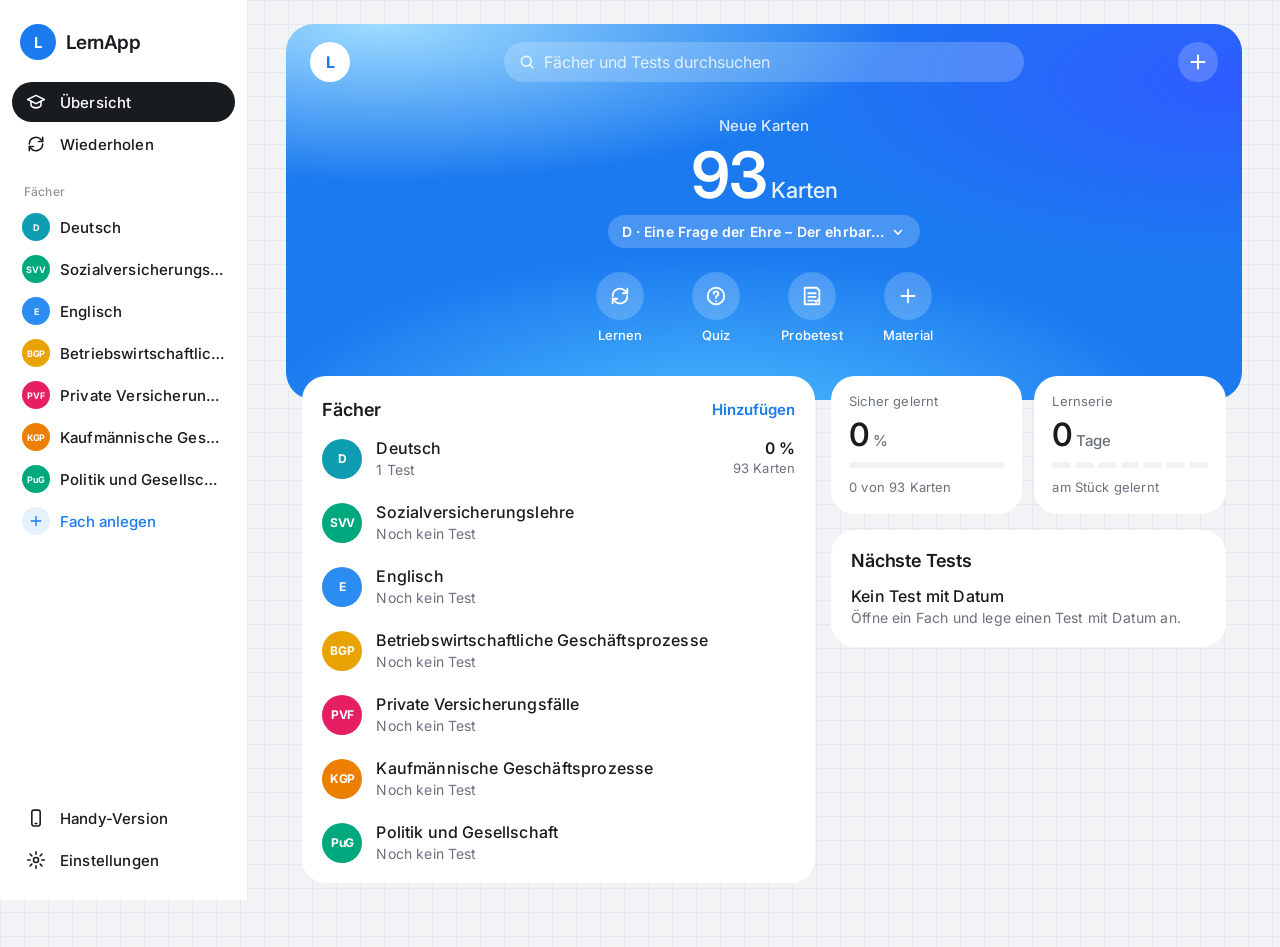
==== commit 7b9950a9: "Design im Fintech-Stil (Revolut-Analyse aus awesome-design-md) Verlaufs-Kopf mit großer Zahl und run" ====
--- a/index.html
+++ b/index.html
@@ -6,6 +6,9 @@
   <title>LernApp</title>
   <meta name="robots" content="noindex">
   <link rel="icon" href="data:image/svg+xml,%3Csvg xmlns='http://www.w3.org/2000/svg' viewBox='0 0 32 32'%3E%3Crect x='3' y='7' width='26' height='18' rx='2' fill='%23fff' stroke='%231A2550' stroke-width='2'/%3E%3Cpath d='M3 12h26' stroke='%23D3263A' stroke-width='2'/%3E%3Cpath d='M8 17h16M8 21h10' stroke='%23BDB4FF' stroke-width='3'/%3E%3C/svg%3E">
+  <link rel="preconnect" href="https://fonts.googleapis.com">
+  <link rel="preconnect" href="https://fonts.gstatic.com" crossorigin>
+  <link href="https://fonts.googleapis.com/css2?family=Inter:wght@400;500;600;700&display=swap" rel="stylesheet">
   <link rel="stylesheet" href="css/app.css">
   <link rel="stylesheet" href="css/theme.css">
   <link rel="stylesheet" href="css/pc.css">
--- a/css/theme.css
+++ b/css/theme.css
@@ -1,65 +1,58 @@
-/* LernApp – Design-System
-   Grundlage: Apple Human Interface Guidelines + Refactoring UI (Referenzen im Ordner design-referenzen).
-   Idee: Aufbau wie eine native iPhone-App (große Titel, gruppierte Listen, farbige Icons, Tab-Leiste mit Unschärfe),
-   dazu ein Schulheft-Detail: Karopapier im Hintergrund und eine echte Karteikarte als einziges lautes Element.
-   Abstände nur aus der Skala 4/8/12/16/24/32/48, Schrift = Systemschrift (auf dem iPhone SF Pro). */
+/* LernApp – Design im Stil einer Fintech-App (Referenz: design-referenzen/awesome-design-md/design-md/revolut/DESIGN.md)
+   Verlaufs-Kopf mit großer Zahl, runde Aktions-Knöpfe, weiße Karten (Radius 24, keine Schatten),
+   Pill-Buttons, Inter mit enger Laufweite bei Zahlen. Akzent Hellblau, dezentes Karopapier unten. */
 :root {
-  /* Flächen */
-  --bg: #F2F4F7;            /* gruppierter Hintergrund, leicht bläulich */
-  --karo: #E3E8EF;          /* Karolinien */
-  --cell: #FFFFFF;
-  --fill: rgba(118, 128, 150, .12);   /* Suchfeld, Segment-Hintergrund */
-  --sep: rgba(60, 66, 87, .16);       /* Haarlinie */
-  /* Text */
-  --label: #10131A;
-  --label-2: #5E6577;
-  --label-3: #8B92A3;
-  /* Akzent Hellblau + Zustände */
-  --accent: #1C86E0;
-  --accent-press: #1570BF;
-  --accent-tint: #E5F1FC;
+  --bg: #F2F3F5;
+  --karo: #E5E8ED;
+  --card: #FFFFFF;
+  --soft: #F1F2F4;
+  --hair: #E8EAEE;
+  --ink: #191C1F;
+  --mute: #6B717C;
+  --stone: #8D969E;
+  --accent: #1A7BEF;
+  --accent-press: #1366CC;
+  --accent-soft: #E6F1FE;
   --on-accent: #FFFFFF;
-  --green: #1E9E57; --green-tint: #E3F5EA;
-  --red: #D93A3F;   --red-tint: #FDEBEC;
+  --green: #00A87E; --green-soft: #E2F6EF;
+  --red: #E23B4A;   --red-soft: #FDECEE;
   --star: #F2A100;
-  /* Fach- und Modus-Icons */
-  --i-blau: #2E90E8; --i-gruen: #2BA84A; --i-gelb: #E8A300; --i-pink: #E2457F; --i-orange: #F07C1E; --i-lila: #5C6BD6; --i-grau: #8A93A6; --i-rot: #E5484D;
-  /* Karteikarte */
-  --card-paper: #FFFFFF; --card-line: #CFE0F5; --card-red: #E5484D;
-  --shadow-1: 0 1px 2px rgba(16, 19, 26, .06);
-  --shadow-2: 0 1px 2px rgba(16, 19, 26, .06), 0 8px 24px -8px rgba(16, 19, 26, .16);
-  --r-cell: 12px; --r-card: 16px; --r-btn: 12px;
-  --font: -apple-system, BlinkMacSystemFont, "SF Pro Text", "Segoe UI Variable Text", "Segoe UI", Roboto, "Helvetica Neue", Arial, sans-serif;
-  --font-display: -apple-system, BlinkMacSystemFont, "SF Pro Display", "Segoe UI Variable Display", "Segoe UI", Roboto, "Helvetica Neue", Arial, sans-serif;
-
-  /* Alte Namen aus app.css auf das neue System abbilden (Lern-Bildschirme, PC-Teile) */
-  --paper: var(--bg); --sheet: var(--cell); --grid: var(--fill); --rule: var(--sep);
-  --ink: var(--label); --ink-2: var(--label-2); --ink-3: var(--label-3);
-  --blue: var(--accent); --blue-press: var(--accent-press); --ok: var(--green);
-  --font-ui: var(--font-display); --font-body: var(--font);
-  --radius-s: 10px; --radius-m: 12px; --shadow: var(--shadow-1);
-  --m-gelb: #FFE066; --m-gruen: #9BE7B4; --m-pink: #FFB1CF; --m-blau: #A9D3FA; --m-orange: #FFC48A; --m-lila: #A9D3FA;
-  --mark-a: .7;
+  --hero: radial-gradient(90% 70% at 10% 0%, #9EDCFF 0%, rgba(158,220,255,0) 60%),
+          radial-gradient(80% 80% at 100% 15%, #2E5BFF 0%, rgba(46,91,255,0) 62%),
+          radial-gradient(70% 70% at 45% 110%, #4FC0FF 0%, rgba(79,192,255,0) 70%),
+          #1B7AF0;
+  --hero-ink: #FFFFFF;
+  --glass: rgba(255, 255, 255, .2);
+  --glass-strong: rgba(255, 255, 255, .28);
+  --t-blau: #2B8CF2; --t-gruen: #00A87E; --t-gelb: #E8A300; --t-pink: #E61E63; --t-orange: #EC7E00; --t-lila: #0E9DB0; --t-grau: #8D969E; --t-rot: #E23B4A;
+  --r-card: 24px; --r-row: 16px;
+  --font: 'Inter', -apple-system, BlinkMacSystemFont, 'Segoe UI', Roboto, sans-serif;
+
+  /* alte Namen (app.css, Lern-Bildschirme) */
+  --paper: var(--bg); --sheet: var(--card); --grid: var(--soft); --rule: var(--hair);
+  --ink-2: var(--mute); --ink-3: var(--stone); --label: var(--ink); --label-2: var(--mute); --label-3: var(--stone);
+  --blue: var(--accent); --blue-press: var(--accent-press); --ok: var(--green); --cell: var(--card); --fill: var(--soft); --sep: var(--hair);
+  --font-ui: var(--font); --font-body: var(--font); --font-display: var(--font);
+  --radius-s: 12px; --radius-m: 16px; --shadow: none;
+  --m-gelb: #FFE066; --m-gruen: #9BE7C9; --m-pink: #FFB1CF; --m-blau: #A9D3FA; --m-orange: #FFC48A; --m-lila: #A9D3FA; --mark-a: .7;
 }
 @media (prefers-color-scheme: dark) {
   :root:not([data-theme="light"]) {
-    --bg: #000000; --karo: #12161D; --cell: #1C1C1E; --fill: rgba(118, 118, 128, .24); --sep: rgba(84, 84, 88, .55);
-    --label: #F5F6F8; --label-2: #A1A6B3; --label-3: #6E7482;
-    --accent: #4DA8F5; --accent-press: #74BBF8; --accent-tint: #13283D; --on-accent: #04121F;
-    --green: #34C46A; --green-tint: #12291B; --red: #FF5A5F; --red-tint: #33171A;
-    --card-paper: #1F2024; --card-line: #26364A;
-    --shadow-1: none; --shadow-2: 0 0 0 1px rgba(255,255,255,.06);
+    --bg: #000000; --karo: #0E1116; --card: #16181A; --soft: #222428; --hair: rgba(255,255,255,.08);
+    --ink: #FFFFFF; --mute: rgba(255,255,255,.66); --stone: rgba(255,255,255,.45);
+    --accent: #4DA3FF; --accent-press: #78B8FF; --accent-soft: #10243D; --on-accent: #001326;
+    --green-soft: #0C2A22; --red-soft: #2E1215;
+    --hero: radial-gradient(90% 70% at 10% 0%, #2A6FD6 0%, rgba(42,111,214,0) 60%), radial-gradient(80% 80% at 100% 15%, #1B2E9E 0%, rgba(27,46,158,0) 62%), radial-gradient(70% 70% at 45% 110%, #0E6AB0 0%, rgba(14,106,176,0) 70%), #0B2F6E;
     --mark-a: .4;
     color-scheme: dark;
   }
 }
 :root[data-theme="dark"] {
-  --bg: #000000; --karo: #12161D; --cell: #1C1C1E; --fill: rgba(118, 118, 128, .24); --sep: rgba(84, 84, 88, .55);
-  --label: #F5F6F8; --label-2: #A1A6B3; --label-3: #6E7482;
-  --accent: #4DA8F5; --accent-press: #74BBF8; --accent-tint: #13283D; --on-accent: #04121F;
-  --green: #34C46A; --green-tint: #12291B; --red: #FF5A5F; --red-tint: #33171A;
-  --card-paper: #1F2024; --card-line: #26364A;
-  --shadow-1: none; --shadow-2: 0 0 0 1px rgba(255,255,255,.06);
+  --bg: #000000; --karo: #0E1116; --card: #16181A; --soft: #222428; --hair: rgba(255,255,255,.08);
+  --ink: #FFFFFF; --mute: rgba(255,255,255,.66); --stone: rgba(255,255,255,.45);
+  --accent: #4DA3FF; --accent-press: #78B8FF; --accent-soft: #10243D; --on-accent: #001326;
+  --green-soft: #0C2A22; --red-soft: #2E1215;
+  --hero: radial-gradient(90% 70% at 10% 0%, #2A6FD6 0%, rgba(42,111,214,0) 60%), radial-gradient(80% 80% at 100% 15%, #1B2E9E 0%, rgba(27,46,158,0) 62%), radial-gradient(70% 70% at 45% 110%, #0E6AB0 0%, rgba(14,106,176,0) 70%), #0B2F6E;
   --mark-a: .4;
   color-scheme: dark;
 }
@@ -67,346 +60,309 @@
 /* ---------- Grundlagen ---------- */
 html, body { min-height: 100%; }
 body {
-  margin: 0; color: var(--label); font: 400 17px/1.4 var(--font); letter-spacing: -.01em;
+  margin: 0; color: var(--ink); font: 400 16px/1.5 var(--font); letter-spacing: .01em;
   background-color: var(--bg);
   background-image: linear-gradient(var(--karo) 1px, transparent 1px), linear-gradient(90deg, var(--karo) 1px, transparent 1px);
   background-size: 24px 24px;
   -webkit-font-smoothing: antialiased; -webkit-tap-highlight-color: transparent;
 }
-h1, h2, h3 { font-family: var(--font-display); margin: 0; }
+h1, h2, h3 { margin: 0; font-family: var(--font); letter-spacing: -.02em; }
 p { margin: 0; }
 a { color: var(--accent); }
-:focus-visible { outline: 3px solid var(--accent); outline-offset: 2px; border-radius: 6px; }
-.muted, .small.muted { color: var(--label-2); }
-.small { font-size: 15px; }
+:focus-visible { outline: 3px solid var(--accent); outline-offset: 2px; border-radius: 8px; }
+.muted { color: var(--mute); }
+.small { font-size: 14px; }
 .link { color: var(--accent); }
-
-#main {
-  max-width: 600px; margin: 0 auto;
-  padding: 0 16px calc(96px + env(safe-area-inset-bottom, 0px));
-  display: grid; gap: 24px; align-content: start;
-}
+#main { max-width: 600px; margin: 0 auto; padding: 0 16px calc(96px + env(safe-area-inset-bottom, 0px)); display: grid; gap: 16px; align-content: start; }
 body.in-session #main { padding-top: 12px; padding-bottom: 32px; }
-.stack-l { display: grid; gap: 24px; }
-
-/* ---------- Navigationsleiste & große Titel ---------- */
-.navbar {
-  position: sticky; top: 0; z-index: 20; margin: 0 -16px;
-  display: grid; grid-template-columns: 1fr auto 1fr; align-items: center; gap: 8px;
-  min-height: 44px; padding: calc(4px + env(safe-area-inset-top, 0px)) 8px 4px;
-  background: transparent; transition: background .2s, box-shadow .2s;
-}
-body.scrolled .navbar { background: color-mix(in srgb, var(--bg) 78%, transparent); backdrop-filter: saturate(180%) blur(20px); -webkit-backdrop-filter: saturate(180%) blur(20px); box-shadow: 0 .5px 0 var(--sep); }
-.nav-title { font: 600 17px var(--font); opacity: 0; transition: opacity .2s; white-space: nowrap; overflow: hidden; text-overflow: ellipsis; max-width: 56vw; text-align: center; }
-body.scrolled .nav-title { opacity: 1; }
-.nav-back { display: inline-flex; align-items: center; gap: 2px; min-height: 44px; padding-right: 8px; color: var(--accent); text-decoration: none; font-size: 17px; justify-self: start; min-width: 0; }
-.nav-back span { white-space: nowrap; overflow: hidden; text-overflow: ellipsis; max-width: 32vw; }
-.nav-back svg, .nav-btn svg { width: 24px; height: 24px; fill: none; stroke: currentColor; stroke-width: 2.2; stroke-linecap: round; stroke-linejoin: round; flex: none; }
-.nav-actions { justify-self: end; display: flex; gap: 4px; }
-.nav-btn { width: 44px; height: 44px; display: grid; place-items: center; border: 0; background: none; color: var(--accent); border-radius: 22px; cursor: pointer; }
-.nav-btn:active { background: var(--fill); }
-.page-head { display: grid; gap: 2px; margin-top: -12px; }
-.eyebrow { display: flex; align-items: center; gap: 6px; font: 600 13px var(--font); color: var(--label-2); letter-spacing: 0; }
-.large-title { font: 700 34px/1.12 var(--font-display); letter-spacing: -.025em; text-wrap: balance; overflow-wrap: anywhere; hyphens: auto; }
-.subject-head { grid-template-columns: auto 1fr; align-items: center; gap: 12px; }
-
-/* ---------- Gruppierte Listen ---------- */
-.group { display: grid; gap: 8px; }
-.group-title { font: 700 20px var(--font-display); letter-spacing: -.02em; padding: 0 4px; }
-.group-foot { font-size: 13px; line-height: 1.4; color: var(--label-2); padding: 0 16px; }
-.cells { background: var(--cell); border-radius: var(--r-cell); overflow: hidden; box-shadow: var(--shadow-1); }
-.cell {
-  position: relative; display: flex; align-items: center; gap: 12px; width: 100%;
-  min-height: 52px; padding: 10px 16px; border: 0; background: none; text-align: left; font: inherit; color: inherit;
-  text-decoration: none; cursor: pointer;
-}
-.cells > .cell + .cell::before, .cells > .cell + details.cell::before, .cells > details.cell + .cell::before, .cells > details + details::before {
-  content: ''; position: absolute; top: 0; right: 0; left: 16px; height: .5px; background: var(--sep);
-}
-.cells > .cell:has(.app-ico) + .cell::before { left: 60px; }
-.cell:active:not(.plainrow) { background: var(--fill); }
-.cell.disabled { opacity: .4; pointer-events: none; }
-.cell-txt { display: grid; gap: 2px; min-width: 0; flex: 1; }
-.cell-title { font-size: 17px; line-height: 1.3; overflow-wrap: anywhere; hyphens: auto; }
-.cell-sub { font-size: 14px; line-height: 1.35; color: var(--label-2); overflow-wrap: anywhere; }
-.cell-sub.clamp { display: -webkit-box; -webkit-line-clamp: 2; -webkit-box-orient: vertical; overflow: hidden; }
-.cell-right { flex: none; font-size: 15px; color: var(--label-2); font-variant-numeric: tabular-nums; }
-.chev { width: 16px; height: 16px; flex: none; fill: none; stroke: var(--label-3); stroke-width: 2.4; stroke-linecap: round; stroke-linejoin: round; margin-right: -4px; }
-.cell.strong .cell-title { font-weight: 600; }
-.cell.danger .cell-title { color: var(--red); }
-.cell.plainrow { cursor: default; }
-.due-tag { font: 600 13px var(--font); color: var(--accent); background: var(--accent-tint); padding: 3px 8px; border-radius: 6px; white-space: nowrap; }
-.empty-note { color: var(--label-2); text-align: center; padding: 24px 16px; }
-.empty { display: grid; gap: 12px; justify-items: center; text-align: center; padding: 32px 16px; color: var(--label-2); }
-.empty-title { font: 600 20px var(--font-display); color: var(--label); }
-.empty .btn { width: 100%; max-width: 360px; }
-
-/* Aufklappbare Zeile (Kommt im Test dran) */
-details.cell { display: block; padding: 0; min-height: 0; }
-details.cell summary { list-style: none; display: flex; align-items: center; gap: 12px; padding: 12px 16px; min-height: 52px; cursor: pointer; }
-details.cell summary::-webkit-details-marker { display: none; }
-details.cell .cell-right { color: var(--accent); font-size: 15px; }
-details.cell[open] .cell-right { color: var(--label-3); }
-details.cell .cell-title { font-weight: 600; }
-.star { color: var(--star); font-size: 17px; flex: none; }
-.disclose-body { padding: 0 16px 16px 45px; color: var(--label-2); font-size: 15px; line-height: 1.55; }
-
-/* ---------- Icons ---------- */
-.app-ico {
-  --c: var(--i-blau);
-  width: 32px; height: 32px; flex: none; display: grid; place-items: center; border-radius: 8px;
-  background: var(--c); color: #fff; font: 700 11px/1 var(--font); letter-spacing: -.02em;
-}
-.app-ico svg { width: 20px; height: 20px; fill: none; stroke: currentColor; stroke-width: 2; stroke-linecap: round; stroke-linejoin: round; }
-.app-ico[data-tone="gruen"] { --c: var(--i-gruen); } .app-ico[data-tone="gelb"] { --c: var(--i-gelb); }
-.app-ico[data-tone="pink"] { --c: var(--i-pink); } .app-ico[data-tone="orange"] { --c: var(--i-orange); }
-.app-ico[data-tone="lila"] { --c: var(--i-lila); } .app-ico[data-tone="grau"] { --c: var(--i-grau); } .app-ico[data-tone="rot"] { --c: var(--i-rot); }
-.app-ico.add { background: none; color: var(--accent); }
-.app-ico.add svg { width: 22px; height: 22px; stroke-width: 2.4; }
-.app-ico.xs { width: 20px; height: 20px; border-radius: 5px; font-size: 8px; }
-.app-ico.lg { width: 52px; height: 52px; border-radius: 13px; font-size: 16px; }
+.stack-l { display: grid; gap: 16px; }
+.empty-note { color: var(--mute); text-align: center; padding: 24px 16px; }
+
+/* ---------- Verlaufs-Kopf ---------- */
+.rv-hero {
+  margin: 0 -16px; padding: calc(12px + env(safe-area-inset-top, 0px)) 16px 48px;
+  background: var(--hero); color: var(--hero-ink);
+  display: grid; gap: 24px;
+}
+.rv-hero.small { gap: 20px; padding-bottom: 44px; }
+.rv-top { display: grid; grid-template-columns: auto 1fr auto; align-items: center; gap: 10px; min-height: 44px; }
+.rv-avatar { width: 40px; height: 40px; border-radius: 50%; display: grid; place-items: center; background: #fff; color: var(--accent); font: 700 16px var(--font); }
+.rv-search { display: flex; align-items: center; gap: 8px; height: 40px; padding: 0 14px; border-radius: 999px; background: var(--glass); color: rgba(255,255,255,.85); }
+.rv-search svg { width: 18px; height: 18px; fill: none; stroke: currentColor; stroke-width: 2.2; stroke-linecap: round; flex: none; }
+.rv-search input { flex: 1; min-width: 0; height: 100%; border: 0 !important; padding: 0 !important; background: none !important; color: #fff; font: 500 15px var(--font); outline: none; box-shadow: none !important; }
+.rv-search input::placeholder { color: rgba(255,255,255,.8); }
+.rv-icon-btn { width: 40px; height: 40px; display: grid; place-items: center; border-radius: 50%; border: 0; background: var(--glass); color: #fff; cursor: pointer; text-decoration: none; flex: none; }
+.rv-icon-btn svg { width: 22px; height: 22px; fill: none; stroke: currentColor; stroke-width: 2.2; stroke-linecap: round; stroke-linejoin: round; }
+.rv-icon-btn:active { background: var(--glass-strong); }
+.rv-top-title { text-align: center; font: 600 16px var(--font); white-space: nowrap; overflow: hidden; text-overflow: ellipsis; }
+.rv-figure { display: grid; justify-items: center; gap: 8px; text-align: center; padding-top: 8px; }
+.rv-label { font: 500 15px var(--font); color: rgba(255,255,255,.85); max-width: 100%; overflow: hidden; text-overflow: ellipsis; white-space: nowrap; }
+.rv-big { font: 600 64px/1 var(--font); letter-spacing: -.05em; font-variant-numeric: tabular-nums; }
+.rv-hero.small .rv-big { font-size: 56px; }
+.rv-unit { font-size: 22px; font-weight: 500; letter-spacing: -.01em; margin-left: 6px; opacity: .9; }
+.rv-chip { display: inline-flex; align-items: center; gap: 6px; max-width: 100%; padding: 8px 14px; border-radius: 999px; background: var(--glass); color: #fff; font: 600 14px var(--font); text-decoration: none; white-space: nowrap; overflow: hidden; text-overflow: ellipsis; }
+.rv-chip svg { width: 16px; height: 16px; fill: none; stroke: currentColor; stroke-width: 2.4; flex: none; }
+.rv-actions { display: flex; justify-content: center; gap: 12px; }
+.rv-action { display: grid; justify-items: center; gap: 8px; width: 76px; border: 0; background: none; color: #fff; text-decoration: none; font: 500 13px/1.2 var(--font); cursor: pointer; text-align: center; }
+.rv-action-ico { width: 48px; height: 48px; border-radius: 50%; display: grid; place-items: center; background: var(--glass); transition: background .15s, transform .1s; }
+.rv-action-ico svg { width: 22px; height: 22px; fill: none; stroke: currentColor; stroke-width: 2; stroke-linecap: round; stroke-linejoin: round; }
+.rv-action:active .rv-action-ico { background: var(--glass-strong); transform: scale(.94); }
+
+/* Inhalt rutscht über den Kopf */
+.rv-body { margin-top: -28px; position: relative; display: grid; gap: 16px; }
+
+/* ---------- Karten ---------- */
+.rv-card { background: var(--card); border-radius: var(--r-card); padding: 8px 0; }
+.rv-card-head { display: flex; justify-content: space-between; align-items: center; padding: 12px 20px 4px; }
+.rv-card-head h2 { font: 600 18px var(--font); letter-spacing: -.01em; }
+.rv-link { border: 0; background: none; color: var(--accent); font: 600 15px var(--font); cursor: pointer; padding: 4px 0; }
+.rv-rows { display: grid; }
+.rv-row {
+  display: flex; align-items: center; gap: 14px; width: 100%; min-height: 64px; padding: 10px 20px;
+  border: 0; background: none; color: var(--ink); text-decoration: none; text-align: left; font: inherit; cursor: pointer;
+}
+.rv-row:active { background: var(--soft); }
+.rv-row.disabled { opacity: .4; pointer-events: none; }
+.rv-row.danger .row-title { color: var(--red); }
+.row-txt { display: grid; gap: 1px; min-width: 0; flex: 1; }
+.row-title { font: 500 16px/1.35 var(--font); overflow-wrap: anywhere; hyphens: auto; }
+.row-sub { font: 400 14px/1.4 var(--font); color: var(--mute); overflow-wrap: anywhere; }
+.row-sub.clamp { display: -webkit-box; -webkit-line-clamp: 2; -webkit-box-orient: vertical; overflow: hidden; }
+.row-right { display: grid; justify-items: end; gap: 1px; flex: none; text-align: right; }
+.row-right b { font: 600 16px var(--font); font-variant-numeric: tabular-nums; }
+.row-right small { font-size: 13px; color: var(--mute); }
+.chev { width: 18px; height: 18px; flex: none; fill: none; stroke: var(--stone); stroke-width: 2.2; stroke-linecap: round; stroke-linejoin: round; }
+.rv-foot { padding: 4px 20px 12px; font-size: 13px; color: var(--mute); }
+.rv-card.empty { padding: 32px 24px; display: grid; gap: 10px; justify-items: center; text-align: center; color: var(--mute); }
+.empty-title { font: 600 20px var(--font); color: var(--ink); letter-spacing: -.02em; }
+.rv-card.empty .btn { width: 100%; max-width: 320px; margin-top: 8px; }
+.rv-plain-head { padding: calc(16px + env(safe-area-inset-top, 0px)) 4px 0; }
+.rv-plain-head h1 { font: 600 34px/1.1 var(--font); letter-spacing: -.04em; }
+
+/* Runde Icons */
+.dot-ico { --c: var(--t-blau); width: 40px; height: 40px; flex: none; border-radius: 50%; display: grid; place-items: center; background: var(--c); color: #fff; font: 700 12px/1 var(--font); letter-spacing: -.02em; }
+.dot-ico svg { width: 20px; height: 20px; fill: none; stroke: currentColor; stroke-width: 2; stroke-linecap: round; stroke-linejoin: round; }
+.dot-ico[data-tone="gruen"] { --c: var(--t-gruen); } .dot-ico[data-tone="gelb"] { --c: var(--t-gelb); } .dot-ico[data-tone="pink"] { --c: var(--t-pink); }
+.dot-ico[data-tone="orange"] { --c: var(--t-orange); } .dot-ico[data-tone="lila"] { --c: var(--t-lila); } .dot-ico[data-tone="grau"] { --c: var(--t-grau); } .dot-ico[data-tone="rot"] { --c: var(--t-rot); }
+.dot-ico.add { background: var(--accent-soft); color: var(--accent); }
+.dot-ico.lg { width: 56px; height: 56px; font-size: 16px; }
+
+/* Kennzahl-Kacheln */
+.rv-tiles { display: grid; grid-template-columns: 1fr 1fr; gap: 12px; }
+.rv-tile { display: grid; gap: 6px; align-content: start; padding: 16px 18px; border-radius: var(--r-card); background: var(--card); color: var(--ink); text-decoration: none; }
+.rv-tile small { font-size: 13px; color: var(--mute); }
+.rv-tile b { font: 600 32px/1.1 var(--font); letter-spacing: -.04em; font-variant-numeric: tabular-nums; }
+.rv-tile b span { font-size: 15px; font-weight: 500; letter-spacing: 0; margin-left: 4px; color: var(--mute); }
+.rv-meter { height: 6px; border-radius: 3px; background: var(--soft); overflow: hidden; margin: 4px 0; }
+.rv-meter i { display: block; height: 100%; border-radius: inherit; background: var(--accent); }
+.rv-days { display: flex; gap: 4px; margin: 4px 0; }
+.rv-days i { flex: 1; height: 6px; border-radius: 3px; background: var(--soft); }
+.rv-days i.on { background: var(--green); }
+
+/* Reiter als Pills */
+.rv-pills { display: flex; gap: 8px; overflow-x: auto; scrollbar-width: none; margin: 0 -16px; padding: 0 16px; }
+.rv-pills a, .rv-pills button { flex: none; padding: 9px 16px; border-radius: 999px; border: 0; background: var(--card); color: var(--ink); text-decoration: none; font: 600 14px var(--font); cursor: pointer; }
+.rv-pills [aria-current="page"] { background: var(--ink); color: var(--card); }
+.rv-pill { flex: none; padding: 6px 12px; border-radius: 999px; background: var(--soft); color: var(--ink); font: 600 13px var(--font); }
+details.rv-row { display: block; padding: 0; min-height: 0; }
+details.rv-row summary { list-style: none; display: flex; align-items: center; gap: 14px; padding: 10px 20px; min-height: 64px; cursor: pointer; }
+details.rv-row summary::-webkit-details-marker { display: none; }
+details.rv-row[open] .rv-pill { background: var(--ink); color: var(--card); }
+details.rv-row .dot-ico { font-size: 18px; }
+.disclose-body { padding: 0 20px 16px 74px; color: var(--mute); font-size: 15px; line-height: 1.55; }
 
 /* ---------- Knöpfe ---------- */
 .btn {
-  display: inline-flex; align-items: center; justify-content: center; gap: 8px;
-  min-height: 44px; padding: 10px 16px; border-radius: var(--r-btn); border: 0;
-  background: var(--fill); color: var(--accent); font: 600 17px var(--font); text-decoration: none; cursor: pointer; box-shadow: none;
-  transition: transform .1s, background .15s;
-}
-.btn:hover { background: var(--fill); }
-.btn:active { transform: scale(.98); box-shadow: none; }
+  display: inline-flex; align-items: center; justify-content: center; gap: 8px; min-height: 48px; padding: 12px 24px;
+  border: 0; border-radius: 999px; background: var(--soft); color: var(--ink); font: 600 16px var(--font); letter-spacing: .01em;
+  text-decoration: none; cursor: pointer; box-shadow: none !important; transition: transform .1s, background .15s;
+}
+.btn:hover { background: var(--soft); }
+.btn:active { transform: scale(.98); }
 .btn.primary { background: var(--accent); color: var(--on-accent); }
 .btn.primary:hover { background: var(--accent); filter: none; }
 .btn.primary:active { background: var(--accent-press); }
-.btn.ghost, .btn.plain { background: none; padding-inline: 8px; }
-.btn.danger { background: var(--red-tint); color: var(--red); border: 0; box-shadow: none; }
-.btn.big { min-height: 50px; width: 100%; }
-.btn.small { min-height: 34px; padding: 6px 12px; font-size: 15px; }
-.btn svg { width: 18px; height: 18px; fill: none; stroke: currentColor; stroke-width: 2; }
+.btn.ghost, .btn.plain { background: none; padding-inline: 10px; color: var(--accent); }
+.btn.danger { background: var(--red-soft); color: var(--red); border: 0; }
+.btn.big { min-height: 52px; width: 100%; }
+.btn.small { min-height: 36px; padding: 6px 16px; font-size: 14px; }
+.btn svg { width: 18px; height: 18px; fill: none; stroke: currentColor; stroke-width: 2.2; }
+.btn:disabled { opacity: .4; }
 .danger-text { color: var(--red) !important; }
-.btn:disabled { opacity: .4; }
-
-/* ---------- Suchfeld & Segment-Steuerung ---------- */
-.search { display: flex; align-items: center; gap: 6px; height: 40px; padding: 0 10px; border-radius: 10px; background: var(--fill); color: var(--label-2); }
-.search svg { width: 18px; height: 18px; fill: none; stroke: currentColor; stroke-width: 2.2; stroke-linecap: round; flex: none; }
-.search input { flex: 1; min-width: 0; height: 100%; border: 0 !important; padding: 0 !important; background: none !important; font: 17px var(--font); color: var(--label); box-shadow: none !important; outline: none; }
-.search input::placeholder { color: var(--label-2); }
-.seg { display: flex; padding: 2px; border-radius: 9px; background: var(--fill); overflow-x: auto; scrollbar-width: none; }
-.seg > a, .seg > button { flex: 1 0 auto; min-height: 32px; padding: 6px 12px; border: 0; border-radius: 7px; background: none; text-align: center; text-decoration: none; color: var(--label); font: 500 14px var(--font); cursor: pointer; white-space: nowrap; }
-.seg > [aria-current="page"] { background: var(--cell); font-weight: 600; box-shadow: 0 3px 8px rgba(0,0,0,.1), 0 0 0 .5px rgba(0,0,0,.04); }
-.seg.full { width: 100%; }
-
-/* ---------- Karteikarte (Hauptelement) ---------- */
-.index-card {
-  position: relative; border-radius: 6px; background: var(--card-paper); box-shadow: var(--shadow-2);
-  background-image: repeating-linear-gradient(to bottom, transparent 0 31px, var(--card-line) 31px 32px);
-  background-position: 0 52px; background-size: 100% calc(100% - 52px); background-repeat: no-repeat;
-  overflow: hidden;
-}
-.index-card::before { content: ''; position: absolute; left: 0; right: 0; top: 46px; height: 2px; background: var(--card-red); opacity: .85; }
-.ic-head { display: flex; justify-content: space-between; align-items: center; gap: 12px; height: 46px; padding: 0 16px; font: 600 13px var(--font); color: var(--label-2); }
-.ic-date { color: var(--card-red); font-weight: 700; }
-.ic-body { display: grid; gap: 16px; padding: 16px 16px 16px; }
-.ic-title { font: 700 24px/1.25 var(--font-display); letter-spacing: -.02em; color: var(--label); text-decoration: none; text-wrap: balance; }
-.ic-meta { color: var(--label-2); font-size: 15px; }
-.ic-progress { display: grid; grid-template-columns: 1fr auto; gap: 12px; align-items: center; font-size: 13px; color: var(--label-2); font-variant-numeric: tabular-nums; }
-.meter { height: 6px; border-radius: 3px; background: var(--fill); overflow: hidden; }
-.meter i { display: block; height: 100%; border-radius: inherit; background: var(--green); }
-.meter i.indet { width: 35%; background: var(--accent); animation: indet 1.1s ease-in-out infinite alternate; }
-@keyframes indet { from { margin-left: 0; } to { margin-left: 65%; } }
-
-/* Kennzahlen-Zeile */
-.stats { display: grid; grid-template-columns: repeat(3, 1fr); background: var(--cell); border-radius: var(--r-cell); box-shadow: var(--shadow-1); text-decoration: none; color: var(--label); }
-.stats > span { display: grid; gap: 2px; padding: 12px 16px; }
-.stats > span + span { border-left: .5px solid var(--sep); }
-.stats b { font: 700 22px var(--font-display); font-variant-numeric: tabular-nums; letter-spacing: -.02em; }
-.stats small { font-size: 13px; color: var(--label-2); }
-
-/* Testkopf */
-.test-head { display: grid; gap: 12px; margin-top: -12px; }
-.test-head .large-title { font-size: 30px; }
-.ic-progress.wide { grid-template-columns: 1fr auto; }
-
-/* ---------- Material, Karten, Spickzettel ---------- */
-.progress-card { display: grid; gap: 6px; padding: 16px; border-radius: var(--r-cell); background: var(--cell); }
-.card-cell { align-items: flex-start; }
-.starbtn { flex: none; width: 44px; height: 44px; margin: -8px -12px -8px 0; border: 0; background: none; font-size: 22px; line-height: 1; color: var(--label-3); cursor: pointer; }
-.starbtn.on { color: var(--star); }
-.terms { display: flex; flex-wrap: wrap; gap: 8px; }
-.term { padding: 6px 10px; border-radius: 8px; background: var(--cell); font-size: 15px; box-shadow: var(--shadow-1); }
-.sheet-paper { margin: 0; padding: 16px 16px 16px 40px; background: var(--cell); border-radius: var(--r-cell); display: grid; gap: 12px; line-height: 1.55; font-size: 16px; box-shadow: var(--shadow-1); }
-.mk { --c: var(--m-gelb); background: linear-gradient(transparent 55%, color-mix(in srgb, var(--c) calc(var(--mark-a) * 100%), transparent) 55%); padding: 0 1px; border-radius: 0; }
-.reader-text { display: grid; gap: 12px; line-height: 1.6; font-size: 16px; }
+.btn.know { background: var(--green-soft); color: var(--green); border: 0; }
+.btn.dont { background: var(--red-soft); color: var(--red); border: 0; }
 
 /* ---------- Formulare ---------- */
-label.field { display: grid; gap: 6px; font: 600 13px var(--font); color: var(--label-2); }
+label.field { display: grid; gap: 6px; font: 500 13px var(--font); color: var(--mute); }
 input[type="text"], input[type="date"], input[type="number"], input[type="search"], textarea, select {
-  width: 100%; padding: 12px; border-radius: 10px; border: 0; background: var(--fill); color: var(--label); font: 17px var(--font); box-shadow: none;
+  width: 100%; min-height: 52px; padding: 14px 16px; border-radius: 12px; border: 0; background: var(--card); color: var(--ink); font: 16px var(--font); box-shadow: none;
 }
 input:focus, textarea:focus, select:focus { outline: 2px solid var(--accent); outline-offset: 0; box-shadow: none; }
-textarea { min-height: 120px; resize: vertical; line-height: 1.45; }
+textarea { min-height: 120px; resize: vertical; line-height: 1.5; }
 .swatches { display: flex; gap: 12px; flex-wrap: wrap; }
 .swatches label { position: relative; cursor: pointer; }
 .swatches input { position: absolute; opacity: 0; }
-.swatches .app-ico { width: 36px; height: 36px; border-radius: 10px; }
-.swatches input:checked + .app-ico { box-shadow: 0 0 0 2px var(--cell), 0 0 0 4px var(--label); }
-.chip { border: 0; background: var(--fill); border-radius: 8px; padding: 6px 12px; min-height: 34px; font: 500 14px var(--font); color: var(--label); cursor: pointer; }
-.chip[aria-pressed="true"] { background: var(--accent); color: var(--on-accent); }
+.swatches .dot-ico { width: 36px; height: 36px; }
+.swatches input:checked + .dot-ico { box-shadow: 0 0 0 3px var(--bg), 0 0 0 5px var(--ink); }
+.chip { border: 0; background: var(--card); border-radius: 999px; padding: 8px 14px; min-height: 36px; font: 600 14px var(--font); color: var(--ink); cursor: pointer; }
+.chip[aria-pressed="true"] { background: var(--ink); color: var(--card); }
 .row { display: flex; gap: 8px; flex-wrap: wrap; align-items: center; }
 .row.end { justify-content: flex-end; }
 .stack { display: grid; gap: 16px; }
-
-/* ---------- Sheets (unteres Blatt) ---------- */
-#sheet, #dialog {
-  border: 0; padding: 8px 16px calc(16px + env(safe-area-inset-bottom, 0px)); background: var(--bg); color: var(--label);
-  width: 100%; max-width: 600px; max-height: 92vh; overflow-y: auto;
-}
-#sheet { margin: auto auto 0; border-radius: 14px 14px 0 0; }
+.seg { display: flex; gap: 6px; padding: 0; background: none; overflow-x: auto; }
+.seg > a, .seg > button { flex: none; padding: 8px 14px; border-radius: 999px; border: 0; background: var(--soft); color: var(--ink); font: 600 14px var(--font); cursor: pointer; text-decoration: none; }
+.seg > [aria-current="page"] { background: var(--ink); color: var(--card); }
+.rv-row .seg { width: 100%; }
+.search { display: flex; align-items: center; gap: 8px; height: 48px; padding: 0 16px; border-radius: 999px; background: var(--card); color: var(--mute); }
+.search svg { width: 18px; height: 18px; fill: none; stroke: currentColor; stroke-width: 2.2; stroke-linecap: round; flex: none; }
+.search input { flex: 1; min-width: 0; min-height: 0; height: 100%; border: 0 !important; padding: 0 !important; background: none !important; font: 16px var(--font); color: var(--ink); outline: none; box-shadow: none !important; }
+
+/* Material, Karten, Spickzettel */
+.progress-card { display: grid; gap: 8px; padding: 18px 20px; border-radius: var(--r-card); background: var(--card); }
+.meter { height: 6px; border-radius: 3px; background: var(--soft); overflow: hidden; }
+.meter i { display: block; height: 100%; border-radius: inherit; background: var(--accent); }
+.meter i.indet { width: 35%; animation: indet 1.1s ease-in-out infinite alternate; }
+@keyframes indet { from { margin-left: 0; } to { margin-left: 65%; } }
+.card-cell { align-items: flex-start; }
+.starbtn { flex: none; width: 44px; height: 44px; margin: -6px -12px -6px 0; border: 0; background: none; font-size: 22px; line-height: 1; color: var(--stone); cursor: pointer; }
+.starbtn.on { color: var(--star); }
+.terms { display: flex; flex-wrap: wrap; gap: 8px; padding: 8px 20px 16px; }
+.term { padding: 6px 12px; border-radius: 999px; background: var(--soft); font: 500 14px var(--font); }
+.sheet-paper { margin: 0; padding: 8px 20px 16px 40px; display: grid; gap: 12px; line-height: 1.6; font-size: 15px; }
+.mk { --c: var(--m-blau); background: linear-gradient(transparent 55%, color-mix(in srgb, var(--c) calc(var(--mark-a) * 100%), transparent) 55%); }
+.reader-text { display: grid; gap: 12px; line-height: 1.6; font-size: 16px; }
+
+/* ---------- Sheets ---------- */
+#sheet, #dialog { border: 0; padding: 8px 16px calc(16px + env(safe-area-inset-bottom, 0px)); background: var(--bg); color: var(--ink); width: 100%; max-width: 600px; max-height: 92vh; overflow-y: auto; }
+#sheet { margin: auto auto 0; border-radius: 24px 24px 0 0; }
 #sheet[open] { animation: sheet-in .28s cubic-bezier(.2,.8,.2,1); }
 @keyframes sheet-in { from { transform: translateY(40px); opacity: .6; } }
-#sheet::backdrop, #dialog::backdrop { background: rgba(0,0,0,.35); }
-.grabber { width: 36px; height: 5px; border-radius: 3px; background: var(--label-3); opacity: .5; margin: 0 auto 12px; }
-.sheet-h { font: 700 22px var(--font-display); letter-spacing: -.02em; }
-.sheet-title { text-align: center; font-size: 13px; color: var(--label-2); padding: 4px 16px; }
+#sheet::backdrop, #dialog::backdrop { background: rgba(0,0,0,.4); }
+.grabber { width: 40px; height: 5px; border-radius: 3px; background: var(--stone); opacity: .5; margin: 0 auto 12px; }
+.sheet-h { font: 600 24px var(--font); letter-spacing: -.03em; }
+.sheet-title { text-align: center; font-size: 14px; color: var(--mute); padding: 4px 16px; }
+#sheet .rv-rows { background: var(--card); border-radius: var(--r-card); overflow: hidden; }
 .sheet-actions { display: flex; gap: 8px; justify-content: flex-end; flex-wrap: wrap; }
 .sheet-actions .btn { flex: 1; }
 .sheet-actions .btn.plain { flex: 0 0 auto; margin-right: auto; }
 
 /* ---------- Tab-Leiste ---------- */
 #tabbar {
-  position: fixed; left: 0; right: 0; bottom: 0; z-index: 30;
-  display: grid; grid-template-columns: repeat(3, 1fr);
-  padding: 6px 8px calc(4px + env(safe-area-inset-bottom, 0px));
-  background: color-mix(in srgb, var(--cell) 80%, transparent);
-  backdrop-filter: saturate(180%) blur(20px); -webkit-backdrop-filter: saturate(180%) blur(20px);
-  border-top: .5px solid var(--sep);
-}
-#tabbar a { display: grid; justify-items: center; gap: 2px; padding: 2px 0; color: var(--label-3); text-decoration: none; font: 500 10px var(--font); letter-spacing: .01em; }
-#tabbar a svg { width: 26px; height: 26px; stroke: currentColor; fill: none; stroke-width: 1.8; stroke-linecap: round; stroke-linejoin: round; }
-#tabbar a[aria-current="page"] { color: var(--accent); }
-#tabbar a[aria-current="page"] svg { stroke-width: 2.2; }
+  position: fixed; left: 0; right: 0; bottom: 0; z-index: 30; display: grid; grid-template-columns: repeat(3, 1fr);
+  padding: 8px 8px calc(6px + env(safe-area-inset-bottom, 0px));
+  background: color-mix(in srgb, var(--card) 88%, transparent); backdrop-filter: blur(20px); -webkit-backdrop-filter: blur(20px);
+  border-top: 1px solid var(--hair);
+}
+#tabbar a { display: grid; justify-items: center; gap: 3px; color: var(--stone); text-decoration: none; font: 500 11px var(--font); }
+#tabbar a svg { width: 24px; height: 24px; stroke: currentColor; fill: none; stroke-width: 1.9; stroke-linecap: round; stroke-linejoin: round; }
+#tabbar a[aria-current="page"] { color: var(--ink); font-weight: 600; }
 
 /* ---------- Lern-Bildschirme ---------- */
 .session { width: 100%; max-width: 600px; margin: 0 auto; display: grid; gap: 16px; }
 .session-top { display: grid; grid-template-columns: auto 1fr auto; gap: 12px; align-items: center; min-height: 44px; }
-.session-top .btn { background: none; padding: 0 4px; font-weight: 400; }
-.session-top .bar { height: 6px; border-radius: 3px; background: var(--fill); }
-.session-top .bar i { background: var(--accent) !important; border-radius: 3px; transition: width .3s; }
-.counter { font: 600 13px var(--font); color: var(--label-2); font-variant-numeric: tabular-nums; }
-.session > div:nth-child(2) .small.muted { font-size: 13px; }
-.session h2 { font: 700 28px var(--font-display); letter-spacing: -.02em; }
-
-.question { display: grid; gap: 16px; padding: 0; background: none; border: 0; box-shadow: none; }
-.question .qtext { font: 600 21px/1.35 var(--font-display); letter-spacing: -.015em; }
+.session-top .btn { background: var(--card); min-height: 36px; padding: 6px 14px; font-size: 14px; }
+.session-top .bar { height: 6px; border-radius: 3px; background: var(--card); overflow: hidden; }
+.session-top .bar i { background: var(--accent) !important; border-radius: 3px; transition: width .3s; display: block; height: 100%; }
+.counter { font: 600 13px var(--font); color: var(--mute); font-variant-numeric: tabular-nums; }
+.session h2 { font: 600 30px var(--font); letter-spacing: -.04em; }
+.question, .question.sheet, form.question { display: grid; gap: 16px; padding: 0; background: none; border: 0; box-shadow: none; }
+.question .qtext { font: 600 22px/1.3 var(--font); letter-spacing: -.02em; }
 .question .qtext .gap { display: inline-block; min-width: 4.5em; border-bottom: 3px solid var(--accent); }
-.question > .small.muted, .question .row > .small.muted { font-size: 13px; }
 .opts { display: grid; gap: 8px; }
-.opt {
-  display: grid; grid-template-columns: 28px 1fr; gap: 12px; align-items: center; width: 100%; text-align: left;
-  min-height: 56px; padding: 12px 16px; border-radius: var(--r-cell); border: 2px solid transparent;
-  background: var(--cell); box-shadow: var(--shadow-1); color: var(--label); font: 17px/1.35 var(--font); cursor: pointer;
-  transition: transform .1s, border-color .15s, background .15s;
-}
+.opt { display: grid; grid-template-columns: 32px 1fr; gap: 14px; align-items: center; width: 100%; min-height: 60px; padding: 12px 16px; text-align: left;
+  border-radius: var(--r-row); border: 2px solid transparent; background: var(--card); color: var(--ink); font: 500 16px/1.4 var(--font); cursor: pointer; box-shadow: none;
+  transition: transform .1s, border-color .15s, background .15s; }
 .opt:active:not(:disabled) { transform: scale(.985); }
-.opt .key { width: 28px; height: 28px; display: grid; place-items: center; border-radius: 14px; background: var(--fill); color: var(--label-2); font: 600 13px var(--font); border: 0; }
-.opt.check .key { border-radius: 7px; }
+.opt .key { width: 32px; height: 32px; display: grid; place-items: center; border-radius: 50%; border: 0; background: var(--soft); color: var(--mute); font: 600 13px var(--font); }
+.opt.check .key { border-radius: 50%; }
 .opt.check.on { border-color: var(--accent); }
 .opt.check.on .key { background: var(--accent); color: var(--on-accent); }
-.opt.right { border-color: var(--green); background: var(--green-tint); }
+.opt.right { border-color: var(--green); background: var(--green-soft); }
 .opt.right .key { background: var(--green); color: #fff; }
-.opt.wrong { border-color: var(--red); background: var(--red-tint); }
+.opt.wrong { border-color: var(--red); background: var(--red-soft); }
 .opt.wrong .key { background: var(--red); color: #fff; }
 .opt.missed { border: 2px dashed var(--green); }
-.opt:disabled { cursor: default; color: var(--label); }
-
-/* Feedback als Leiste unten (Daumenbereich) */
+.opt:disabled { cursor: default; color: var(--ink); }
 .question #fb:not(:empty), #f #fb:not(:empty) {
-  position: fixed; left: 0; right: 0; bottom: 0; z-index: 40;
-  padding: 16px 16px calc(16px + env(safe-area-inset-bottom, 0px));
-  background: var(--cell); box-shadow: 0 -8px 24px rgba(0,0,0,.12);
-  animation: fb-in .22s cubic-bezier(.2,.8,.2,1);
+  position: fixed; left: 0; right: 0; bottom: 0; z-index: 40; padding: 20px 16px calc(16px + env(safe-area-inset-bottom, 0px));
+  background: var(--card); border-radius: 24px 24px 0 0; box-shadow: 0 -10px 30px rgba(0,0,0,.12); animation: fb-in .22s cubic-bezier(.2,.8,.2,1);
 }
 @keyframes fb-in { from { transform: translateY(100%); } }
 #fb > * { max-width: 600px; margin-inline: auto; }
-.feedback { padding: 0; border: 0; border-radius: 0; background: none !important; font-size: 15px; line-height: 1.45; }
-.feedback b { display: block; font: 700 20px var(--font-display); margin-bottom: 4px; }
+.feedback { padding: 0; border: 0; border-radius: 0; background: none !important; font-size: 15px; line-height: 1.5; }
+.feedback b { display: block; font: 600 22px var(--font); letter-spacing: -.02em; margin-bottom: 4px; }
 .feedback.ok b { color: var(--green); }
 .feedback.no b { color: var(--red); }
-.feedback .src { margin-top: 6px; font-size: 13px; color: var(--label-2); max-height: 4.5em; overflow: hidden; }
-#fb .row.end { margin-top: 12px !important; }
-#fb .row.end .btn { width: 100%; min-height: 50px; }
+.feedback .src { margin-top: 6px; font-size: 13px; color: var(--mute); max-height: 4.5em; overflow: hidden; }
+#fb .row.end { margin-top: 14px !important; }
+#fb .row.end .btn { width: 100%; min-height: 52px; }
+.session:has(#fb:not(:empty)) { padding-bottom: 220px; }
 .question #act { position: sticky; bottom: calc(12px + env(safe-area-inset-bottom, 0px)); }
-.question #act .btn, #f .row.end .btn.primary { min-height: 50px; flex: 1; }
-.question #act .btn { width: 100%; }
-
+.question #act .btn { width: 100%; min-height: 52px; }
+#f .row.end .btn.primary { min-height: 52px; flex: 1; }
 .tf { display: grid; grid-template-columns: 1fr 1fr; gap: 12px; }
-.tf .btn { min-height: 56px; font-size: 17px; }
-.btn.know { background: var(--green-tint); color: var(--green); border: 0; box-shadow: none; }
-.btn.dont { background: var(--red-tint); color: var(--red); border: 0; box-shadow: none; }
+.tf .btn { min-height: 60px; font-size: 17px; }
 .answer-row { display: grid; grid-template-columns: 1fr 1fr; gap: 12px; }
 .answer-row .btn { min-height: 56px; }
 
-/* Karteikarte im Lernmodus */
-.flash { perspective: 1400px; cursor: pointer; }
+/* Karteikarte: Vorderseite wie eine Bankkarte im Verlauf, Rückseite weiß */
+.flash, .flash:focus { perspective: 1400px; cursor: pointer; outline: none; }
 .flash-inner { position: relative; min-height: 380px; transition: transform .5s cubic-bezier(.3,.7,.2,1); transform-style: preserve-3d; }
-.flash.flipped .flash-inner { transform: rotateX(180deg); }
-.face {
-  position: absolute; inset: 0; backface-visibility: hidden; -webkit-backface-visibility: hidden;
-  display: grid; align-content: safe center; gap: 12px; text-align: center; padding: 64px 24px 40px; overflow-y: auto;
-  border-radius: 6px; background-color: var(--card-paper); color: var(--label); box-shadow: var(--shadow-2); border: 0;
-  background-image: repeating-linear-gradient(to bottom, transparent 0 31px, var(--card-line) 31px 32px);
-  background-position: 0 52px; background-size: 100% calc(100% - 52px); background-repeat: no-repeat;
-}
-.face::before { content: ''; position: absolute; left: 0; right: 0; top: 46px; height: 2px; background: var(--card-red); opacity: .85; }
-.face.back { transform: rotateX(180deg); }
-.face .type { position: absolute; top: 15px; left: 16px; font: 600 13px var(--font); color: var(--label-2); }
-.face .hint { position: absolute; bottom: 12px; left: 0; right: 0; font-size: 13px; color: var(--label-3); }
-.face .front-text { font: 600 24px/1.32 var(--font-display); letter-spacing: -.015em; }
-.face .front-text span[style] { border-bottom-color: var(--label) !important; }
-.face .back-text { font: 400 19px/1.45 var(--font); }
+.flash.flipped .flash-inner { transform: rotateY(180deg); }
+.face { position: absolute; inset: 0; backface-visibility: hidden; -webkit-backface-visibility: hidden; display: grid; align-content: safe center; gap: 12px; text-align: center;
+  padding: 56px 24px 44px; overflow-y: auto; border-radius: 28px; border: 0; box-shadow: none; background: var(--card); color: var(--ink); }
+.face::before { display: none; }
+.face.front { background: var(--hero); color: #fff; }
+.face.back { transform: rotateY(180deg); }
+.face .type { position: absolute; top: 20px; left: 24px; font: 600 13px var(--font); color: inherit; opacity: .75; }
+.face .hint { position: absolute; bottom: 18px; left: 0; right: 0; font-size: 13px; opacity: .7; color: inherit; }
+.face .front-text { font: 600 26px/1.3 var(--font); letter-spacing: -.03em; }
+.face.front .front-text span[style] { border-bottom-color: #fff !important; }
+.face .back-text { font: 500 19px/1.45 var(--font); }
 .face .back-text.long { font-size: 16px; text-align: left; }
-.face .back-q { font-size: 14px; color: var(--label-2); }
+.face .back-q { font-size: 14px; color: var(--mute); }
 .boxes { display: flex; gap: 6px; justify-content: center; }
-.boxes span { width: 28px; height: 4px; border-radius: 2px; background: var(--fill); }
+.boxes span { width: 28px; height: 5px; border-radius: 3px; background: var(--card); }
 .boxes span.on { background: var(--green); }
 
 /* Zuordnen */
 .match { display: grid; grid-template-columns: 1fr 1fr; gap: 8px; }
 .match .col { display: grid; gap: 8px; align-content: start; }
-.tile { padding: 12px; min-height: 56px; border-radius: var(--r-cell); border: 2px solid transparent; background: var(--cell); box-shadow: var(--shadow-1); text-align: left; font: 15px/1.3 var(--font); color: var(--label); cursor: pointer; }
+.tile { padding: 14px; min-height: 60px; border-radius: var(--r-row); border: 2px solid transparent; background: var(--card); text-align: left; font: 500 15px/1.35 var(--font); color: var(--ink); cursor: pointer; box-shadow: none; }
 .tile.sel { border-color: var(--accent); }
-.tile.done { background: var(--green-tint); color: var(--green); box-shadow: none; }
+.tile.done { background: var(--green-soft); color: var(--green); }
 .tile.shake { animation: shake .35s; border-color: var(--red); }
 @keyframes shake { 25% { transform: translateX(-5px); } 75% { transform: translateX(5px); } }
 
 /* Ergebnis */
 .result { display: grid; gap: 16px; justify-items: center; text-align: center; padding: 24px 0; background: none; border: 0; box-shadow: none; }
-.due-num { font: 700 56px/1 var(--font-display); letter-spacing: -.03em; font-variant-numeric: tabular-nums; }
-.grade { font: 800 88px/1 var(--font-display); color: var(--accent); letter-spacing: -.04em; transform: none; }
-.margin-note { font: 600 17px var(--font); color: var(--label-2); transform: none; }
+.due-num { font: 600 64px/1 var(--font); letter-spacing: -.05em; font-variant-numeric: tabular-nums; }
+.grade { font: 600 96px/1 var(--font); letter-spacing: -.06em; color: var(--accent); transform: none; }
+.margin-note { font: 500 16px var(--font); color: var(--mute); transform: none; }
 .review { display: grid; gap: 8px; width: 100%; text-align: left; }
-.review h3 { font-size: 20px; }
-.review .item { padding: 12px 16px; border-radius: var(--r-cell); background: var(--cell); border-left: 4px solid var(--red); box-shadow: var(--shadow-1); font-size: 15px; }
-.review .item.ok { border-left-color: var(--green); }
+.review h3 { font-size: 18px; }
+.review .item { padding: 14px 18px; border-radius: var(--r-row); background: var(--card); border-left: 0; position: relative; font-size: 15px; }
+.review .item::before { content: ''; position: absolute; left: 0; top: 14px; bottom: 14px; width: 4px; border-radius: 0 4px 4px 0; background: var(--red); }
+.review .item.ok::before { background: var(--green); }
 .result .row { width: 100%; }
 .result .row .btn { flex: 1; }
-.sheet.pad { padding: 16px; border-radius: var(--r-cell); background: var(--cell); border: 0; box-shadow: var(--shadow-1); }
+.sheet.pad { padding: 20px; border-radius: var(--r-card); background: var(--card); border: 0; box-shadow: none; }
 
 /* Originalblatt-Ansicht */
-dialog.viewer { width: 100vw; height: 100dvh; max-width: none; max-height: none; margin: 0; padding: 0; border: 0; border-radius: 0; background: var(--bg); color: var(--label); }
+dialog.viewer { width: 100vw; height: 100dvh; max-width: none; max-height: none; margin: 0; padding: 0; border: 0; border-radius: 0; background: var(--bg); color: var(--ink); }
 dialog.viewer[open] { display: grid; grid-template-rows: auto minmax(0, 1fr); }
-.viewer-bar { display: flex; flex-wrap: wrap; gap: 8px 12px; align-items: center; justify-content: space-between; padding: calc(8px + env(safe-area-inset-top, 0px)) 16px 8px; background: color-mix(in srgb, var(--cell) 85%, transparent); backdrop-filter: blur(20px); box-shadow: 0 .5px 0 var(--sep); }
-.viewer-title { font: 600 17px var(--font); min-width: 0; overflow: hidden; text-overflow: ellipsis; white-space: nowrap; flex: 1 1 160px; }
-.viewer-bar .row { gap: 4px; flex-wrap: nowrap; }
-.viewer-bar .btn { min-height: 36px; padding: 6px 12px; font-size: 15px; }
+.viewer-bar { display: flex; flex-wrap: wrap; gap: 8px 12px; align-items: center; justify-content: space-between; padding: calc(10px + env(safe-area-inset-top, 0px)) 16px 10px; background: var(--card); }
+.viewer-title { font: 600 16px var(--font); min-width: 0; overflow: hidden; text-overflow: ellipsis; white-space: nowrap; flex: 1 1 160px; }
+.viewer-bar .row { gap: 6px; flex-wrap: nowrap; }
+.viewer-bar .btn { min-height: 36px; padding: 6px 14px; font-size: 14px; }
 .viewer-body { overflow: auto; padding: 16px 16px calc(24px + env(safe-area-inset-bottom, 0px)); display: grid; gap: 16px; justify-items: center; align-content: start; }
-.viewer-page { display: block; width: 100%; max-width: 900px; height: auto; background: #fff; border-radius: 4px; box-shadow: var(--shadow-2); }
+.viewer-page { display: block; width: 100%; max-width: 900px; height: auto; background: #fff; border-radius: 12px; }
 dialog.viewer.zoomed .viewer-body { justify-items: start; }
 dialog.viewer.zoomed .viewer-page { width: 220%; max-width: none; }
-.viewer-wait { padding: 40px 16px; text-align: center; display: grid; gap: 12px; justify-items: center; max-width: 480px; margin: 0 auto; color: var(--label-2); }
+.viewer-wait { padding: 40px 16px; text-align: center; display: grid; gap: 12px; justify-items: center; max-width: 480px; margin: 0 auto; color: var(--mute); }
 
 /* Meldung */
-#toast { position: fixed; left: 50%; transform: translate(-50%, 160%); bottom: calc(96px + env(safe-area-inset-bottom, 0px)); z-index: 60; padding: 12px 18px; border-radius: 14px; background: color-mix(in srgb, var(--label) 88%, transparent); backdrop-filter: blur(20px); color: var(--bg); font: 600 15px var(--font); max-width: calc(100vw - 32px); transition: transform .25s; }
+#toast { position: fixed; left: 50%; transform: translate(-50%, 160%); bottom: calc(96px + env(safe-area-inset-bottom, 0px)); z-index: 60; padding: 12px 20px; border-radius: 999px; background: var(--ink); color: var(--card); font: 600 15px var(--font); max-width: calc(100vw - 32px); transition: transform .25s; }
 #toast.show { transform: translate(-50%, 0); }
 #toast:not(.show) { visibility: hidden; transition: transform .25s, visibility 0s .25s; }
 body.in-session #toast { bottom: 24px; }
@@ -414,16 +370,5 @@
 kbd, .kbd-hint { display: none; }
 @media (prefers-reduced-motion: reduce) { *, *::before, *::after { transition: none !important; animation: none !important; } }
 
-/* ---------- Feinschliff ---------- */
-.btn, .btn.primary, .btn.danger, .btn.know, .btn.dont { box-shadow: none !important; }
-#main section + section, .stack-l > section + section, .stack-l > * + section { margin-top: 0; }
-.navbar { grid-template-columns: minmax(0, 1fr) minmax(0, auto) minmax(0, 1fr); }
-.nav-title { max-width: 46vw; }
-.nav-back span { max-width: 26vw; }
-.flash, .flash:focus { outline: none; }
-.session:has(#fb:not(:empty)) { padding-bottom: 220px; }
-:root { --seg-on: var(--cell); --i-lila: #0E9DB0; }
-@media (prefers-color-scheme: dark) { :root:not([data-theme="light"]) { --seg-on: #636366; } }
-:root[data-theme="dark"] { --seg-on: #636366; }
-.seg > [aria-current="page"] { background: var(--seg-on); }
-.question.sheet, form.question { background: none; box-shadow: none; padding: 0; border: 0; }
+#main section + section, .stack-l > * + section { margin-top: 0; }
+.rv-action { flex: 0 1 76px; min-width: 0; width: auto; }
--- a/css/pc.css
+++ b/css/pc.css
@@ -1,128 +1,116 @@
-/* PC-Version – gleiches System wie das Handy (theme.css), Layout mit Seitenleiste wie in macOS-Apps */
+/* PC-Version – gleiches Fintech-Design wie das Handy (theme.css), mit Seitenleiste */
 .shell { display: grid; grid-template-columns: 248px minmax(0, 1fr); min-height: 100vh; }
-#main { max-width: 1040px; margin: 0; padding: 32px clamp(24px, 4vw, 56px) 64px; gap: 24px; }
+#main { max-width: 1080px; margin: 0; padding: 24px clamp(20px, 3vw, 40px) 64px; gap: 16px; }
 body:not(.in-session) #toast { bottom: 24px; }
+#main section + section, .stack-l > * + section { margin-top: 0; }
 
 /* Seitenleiste */
-.rail {
-  position: sticky; top: 0; height: 100vh; overflow-y: auto; padding: 20px 12px; gap: 4px; display: flex; flex-direction: column;
-  background: color-mix(in srgb, var(--cell) 70%, transparent); backdrop-filter: blur(20px); border-right: .5px solid var(--sep);
-}
-.brand { display: flex; align-items: center; gap: 10px; padding: 4px 8px 16px; text-decoration: none; color: var(--label); }
-.brand .brand-ico { width: 36px; height: 36px; border-radius: 9px; background: var(--accent); }
-.brand b { font: 700 19px var(--font-display); letter-spacing: -.02em; }
-.side-head { padding: 16px 10px 4px; font: 600 12px var(--font); color: var(--label-3); }
-.side-list { display: grid; gap: 1px; }
-.side-row {
-  display: flex; align-items: center; gap: 10px; width: 100%; min-height: 36px; padding: 4px 8px; border-radius: 8px; border: 0; background: none;
-  color: var(--label); text-decoration: none; font: 15px var(--font); text-align: left; cursor: pointer;
-}
-.side-row .app-ico { width: 24px; height: 24px; border-radius: 6px; font-size: 8px; }
-.side-row .app-ico svg { width: 15px; height: 15px; }
-.side-row:hover { background: var(--fill); }
-.side-row[aria-current="page"] { background: var(--accent); color: var(--on-accent); }
-.side-row .nm { min-width: 0; overflow: hidden; text-overflow: ellipsis; white-space: nowrap; }
-.side-row .badge { margin-left: auto; min-width: 20px; padding: 0 6px; border-radius: 10px; background: var(--fill); color: var(--label-2); font: 600 12px/20px var(--font); text-align: center; }
-.side-row[aria-current="page"] .badge { background: rgba(255,255,255,.25); color: inherit; }
+.rail { position: sticky; top: 0; height: 100vh; overflow-y: auto; padding: 20px 12px; display: flex; flex-direction: column; gap: 4px; background: var(--card); border-right: 1px solid var(--hair); }
+.brand { display: flex; align-items: center; gap: 10px; padding: 4px 8px 18px; text-decoration: none; color: var(--ink); }
+.brand .brand-ico { width: 36px; height: 36px; background: var(--accent); color: #fff; font-size: 15px; }
+.brand b { font: 600 19px var(--font); letter-spacing: -.03em; }
+.side-head { padding: 16px 12px 4px; font: 500 12px var(--font); color: var(--stone); }
+.side-list { display: grid; grid-template-columns: minmax(0, 1fr); gap: 2px; }
+.side-row { display: flex; align-items: center; gap: 10px; min-width: 0; width: 100%; min-height: 40px; padding: 6px 10px; border-radius: 999px; border: 0; background: none; color: var(--ink); text-decoration: none; font: 500 15px var(--font); text-align: left; cursor: pointer; }
+.side-row:hover { background: var(--soft); }
+.side-row[aria-current="page"] { background: var(--ink); color: var(--card); }
+.side-ico { width: 28px; height: 28px; display: grid; place-items: center; flex: none; }
+.side-ico svg { width: 20px; height: 20px; fill: none; stroke: currentColor; stroke-width: 1.9; stroke-linecap: round; stroke-linejoin: round; }
+.dot-ico.sm { width: 28px; height: 28px; font-size: 9px; }
+.dot-ico.sm svg { width: 16px; height: 16px; }
+.side-row .nm { flex: 1 1 auto; min-width: 0; overflow: hidden; text-overflow: ellipsis; white-space: nowrap; }
+.side-row .badge { margin-left: auto; min-width: 22px; padding: 0 7px; border-radius: 11px; background: var(--accent); color: #fff; font: 600 12px/22px var(--font); text-align: center; }
 .side-row.add { color: var(--accent); }
 .rail .spacer { flex: 1; }
 .btn.menu-btn { display: none; }
 
-/* Köpfe */
-.pc-head { display: flex; justify-content: space-between; align-items: flex-end; gap: 24px; margin-top: 0; flex-wrap: wrap; }
-.pc-head .search { width: min(360px, 100%); }
-.pc-bar { display: flex; justify-content: space-between; align-items: center; gap: 12px; margin-bottom: -8px; }
-.pc-bar .nav-back { min-height: 36px; }
-.page-head, .test-head { margin-top: 0; }
-.test-head .large-title { font-size: 34px; }
-.test-head > .btn.big { max-width: 360px; }
-.seg { justify-self: start; }
-.seg > a { flex: 0 0 auto; padding: 6px 18px; }
+/* Verlaufs-Kopf als abgerundete Fläche */
+.rv-hero { margin: 0; border-radius: 28px; padding: 16px 24px 56px; }
+.rv-hero .rv-actions { gap: 20px; }
+.rv-body { margin-top: -40px; padding: 0 16px; }
+.pc-cols { display: grid; grid-template-columns: minmax(0, 1.3fr) minmax(0, 1fr); gap: 16px; align-items: start; }
+.rv-search { max-width: 520px; width: 100%; justify-self: center; }
+.rv-pills { margin: 0; padding: 0; }
+.learn-grid { columns: 2; column-gap: 16px; }
+.learn-grid > .rv-card { break-inside: avoid; margin-bottom: 16px; }
+.learn-grid > .rv-card:first-child { column-span: all; }
 
-/* Übersicht */
-.home-grid { display: grid; grid-template-columns: minmax(0, 1.25fr) minmax(0, 1fr); gap: 24px; align-items: start; }
-.learn-grid { display: grid; grid-template-columns: repeat(2, minmax(0, 1fr)); gap: 24px; align-items: start; }
-.learn-grid > .group:first-child { grid-column: 1 / -1; }
-
-/* Material (PC-Bausteine aus app.css) */
-.drop { display: grid; place-items: center; gap: 8px; padding: 32px 16px; text-align: center; border: 2px dashed var(--sep); border-radius: var(--r-card); background: var(--cell); cursor: pointer; color: var(--label-2); }
-.drop h3 { font: 600 17px var(--font); color: var(--label); }
-.drop.over { border-color: var(--accent); background: var(--accent-tint); }
+/* Material, Karten, Spickzettel, Ergebnisse (PC-Bausteine aus app.css) */
+.drop { display: grid; place-items: center; gap: 8px; padding: 32px 16px; text-align: center; border: 2px dashed var(--hair); border-radius: var(--r-card); background: var(--card); cursor: pointer; color: var(--mute); }
+.drop h3 { font: 600 17px var(--font); color: var(--ink); }
+.drop.over { border-color: var(--accent); background: var(--accent-soft); }
 .drop svg { width: 36px; height: 36px; stroke: var(--accent); fill: none; stroke-width: 1.8; }
 .section-title { display: flex; justify-content: space-between; align-items: center; gap: 12px; margin-bottom: 8px; }
-.section-title h2 { font: 700 20px var(--font-display); letter-spacing: -.02em; }
-.doc-list, .card-list { display: grid; gap: 0; background: var(--cell); border-radius: var(--r-cell); overflow: hidden; box-shadow: var(--shadow-1); }
-.doc { display: grid; grid-template-columns: auto 1fr auto; gap: 12px; align-items: center; padding: 12px 16px; border: 0; border-radius: 0; box-shadow: none; background: none; }
-.doc + .doc, .card-item + .card-item { border-top: .5px solid var(--sep); }
-.doc .kind { font: 700 11px var(--font); padding: 4px 6px; border-radius: 6px; background: var(--fill); color: var(--label-2); text-transform: none; }
+.section-title h2 { font: 600 18px var(--font); }
+.doc-list, .card-list { display: grid; background: var(--card); border-radius: var(--r-card); overflow: hidden; padding: 8px 0; }
+.doc { display: grid; grid-template-columns: auto 1fr auto; gap: 14px; align-items: center; padding: 12px 20px; border: 0; border-radius: 0; box-shadow: none; background: none; }
+.doc .kind { font: 600 11px var(--font); padding: 4px 8px; border-radius: 999px; background: var(--soft); color: var(--mute); text-transform: none; }
 .doc b { font-weight: 600; }
-.card-item { display: grid; grid-template-columns: 1fr 1fr auto; gap: 16px; padding: 12px 16px; border: 0; border-radius: 0; box-shadow: none; background: none; align-items: start; }
+.card-item { display: grid; grid-template-columns: 1fr 1fr auto; gap: 16px; padding: 12px 20px; border: 0; border-radius: 0; box-shadow: none; background: none; align-items: start; }
+.card-item + .card-item, .doc + .doc { border-top: 1px solid var(--hair); }
 .card-item .q { font-weight: 600; }
-.card-item .t { display: block; font: 600 12px var(--font); color: var(--label-3); margin-bottom: 2px; }
-.card-item [contenteditable] { border-radius: 6px; padding: 2px 4px; margin: -2px -4px; }
-.card-item [contenteditable]:focus { outline: 2px solid var(--accent); background: var(--accent-tint); }
+.card-item .t { display: block; font: 500 12px var(--font); color: var(--stone); margin-bottom: 2px; }
+.card-item [contenteditable] { border-radius: 8px; padding: 2px 4px; margin: -2px -4px; }
+.card-item [contenteditable]:focus { outline: 2px solid var(--accent); background: var(--accent-soft); }
 .btn.star.on { color: var(--star); }
 .filters { display: flex; gap: 6px; flex-wrap: wrap; }
-.progress-line { display: grid; gap: 6px; padding: 16px; border-radius: var(--r-cell); background: var(--cell); }
-.bar { height: 6px; border-radius: 3px; background: var(--fill); overflow: hidden; }
-.bar > i { display: block; height: 100%; background: var(--green); border-radius: inherit; }
-
-/* Spickzettel, Ergebnisse, Einstellungen */
-.sheet { background: var(--cell); border: 0; border-radius: var(--r-cell); box-shadow: var(--shadow-1); }
+.progress-line { display: grid; gap: 6px; padding: 18px 20px; border-radius: var(--r-card); background: var(--card); }
+.bar { height: 6px; border-radius: 3px; background: var(--soft); overflow: hidden; }
+.bar > i { display: block; height: 100%; background: var(--accent); border-radius: inherit; }
+.sheet { background: var(--card); border: 0; border-radius: var(--r-card); box-shadow: none; }
 .cheat { padding: 24px; display: grid; gap: 12px; }
 .cheat::before { display: none; }
 .cheat > * { margin-left: 0; }
-.cheat h2 { font: 700 22px var(--font-display); }
-.cheat h3 { font: 700 17px var(--font-display); margin-top: 8px; }
-.cheat .terms { margin: 4px 0 8px; }
-.cheat .terms .mk { padding: 4px 8px; border-radius: 8px; background: var(--fill); }
-.cheat ol { padding-left: 1.2em; display: grid; gap: 8px; line-height: 1.55; max-width: 72ch; }
-.glossary { display: grid; grid-template-columns: minmax(140px, max-content) 1fr; gap: 6px 20px; margin: 4px 0 8px; }
+.cheat h2 { font: 600 22px var(--font); letter-spacing: -.03em; }
+.cheat h3 { font: 600 16px var(--font); margin-top: 8px; }
+.cheat .terms { padding: 4px 0 8px; }
+.cheat .terms .mk { padding: 6px 12px; border-radius: 999px; background: var(--soft); }
+.cheat ol { padding-left: 1.2em; display: grid; gap: 8px; line-height: 1.6; max-width: 72ch; }
+.glossary { display: grid; grid-template-columns: minmax(140px, max-content) 1fr; gap: 8px 20px; margin: 4px 0 8px; }
 .glossary dt { font-weight: 600; }
-.glossary dd { margin: 0; color: var(--label-2); }
+.glossary dd { margin: 0; color: var(--mute); }
 .pad { padding: 20px; }
 table.results { width: 100%; border-collapse: collapse; }
-table.results th, table.results td { text-align: left; padding: 10px 12px; border-bottom: .5px solid var(--sep); }
-table.results th { font: 600 12px var(--font); color: var(--label-3); }
+table.results th, table.results td { text-align: left; padding: 10px 12px; border-bottom: 1px solid var(--hair); }
+table.results th { font: 500 12px var(--font); color: var(--stone); }
+.plan-wrap { padding: 4px 20px 8px; }
 .plan { display: flex; gap: 6px; overflow-x: auto; padding-bottom: 4px; }
-.plan .day { flex: 0 0 auto; min-width: 76px; padding: 10px 8px; text-align: center; border-radius: 10px; background: var(--cell); font-size: 13px; color: var(--label-2); box-shadow: var(--shadow-1); border: 0; }
-.plan .day b { display: block; font: 600 15px var(--font); color: var(--label); }
+.plan .day { flex: 0 0 auto; min-width: 76px; padding: 10px 8px; text-align: center; border-radius: 16px; background: var(--soft); font-size: 13px; color: var(--mute); border: 0; }
+.plan .day b { display: block; font: 600 15px var(--font); color: var(--ink); }
 .plan .day.is-today { outline: 2px solid var(--accent); }
-.plan .day.exam { background: var(--accent); color: var(--on-accent); }
+.plan .day.exam { background: var(--accent); color: #fff; }
 .plan .day.exam b { color: inherit; }
-.page-head h1:not(.large-title) { font: 700 34px/1.12 var(--font-display); letter-spacing: -.025em; }
-.crumbs { font-size: 13px; color: var(--label-2); }
+.page-head { display: grid; gap: 6px; margin-bottom: 8px; }
+.page-head h1 { font: 600 34px/1.1 var(--font); letter-spacing: -.04em; }
+.crumbs { font-size: 13px; color: var(--mute); }
 .crumbs a { color: var(--accent); text-decoration: none; }
 .empty { border-radius: var(--r-card); }
-.note { padding: 12px 16px; border-radius: var(--r-cell); background: var(--accent-tint); font-size: 15px; }
+.note { padding: 12px 16px; border-radius: 16px; background: var(--accent-soft); font-size: 15px; }
+#tab > section > .row, #tab > section.stack > .row { gap: 8px; }
 
 /* Dialoge */
-#dialog { margin: auto; border-radius: 14px; padding: 0; width: min(520px, calc(100vw - 32px)); background: var(--bg); box-shadow: 0 30px 80px -20px rgba(0,0,0,.4); }
+#dialog { margin: auto; border-radius: 24px; padding: 0; width: min(520px, calc(100vw - 32px)); background: var(--bg); box-shadow: 0 30px 80px -20px rgba(0,0,0,.4); }
 #dialog form { padding: 24px; display: grid; gap: 16px; }
-#dialog h2 { font: 700 22px var(--font-display); }
+#dialog h2 { font: 600 22px var(--font); letter-spacing: -.03em; }
 #dialog .row.end .btn { min-width: 110px; }
 
 /* Lernen auf dem PC */
 .session { max-width: 680px; }
 .question #fb:not(:empty), #f #fb:not(:empty) { left: 248px; }
 
-@media (max-width: 900px) {
-  .home-grid, .learn-grid { grid-template-columns: 1fr; }
-}
+@media (max-width: 960px) { .pc-cols { grid-template-columns: 1fr; } .learn-grid { columns: 1; } }
 @media (max-width: 860px) {
   .shell { grid-template-columns: 1fr; }
-  .rail { position: fixed; z-index: 40; inset: 0 auto 0 0; width: 280px; transform: translateX(-100%); transition: transform .2s; background: var(--cell); }
+  .rail { position: fixed; z-index: 40; inset: 0 auto 0 0; width: 280px; transform: translateX(-100%); transition: transform .2s; }
   .rail.open { transform: none; }
-  .btn.menu-btn { display: inline-flex; position: fixed; top: 10px; right: 12px; z-index: 45; }
-  #main { padding: 60px 16px 48px; }
+  .btn.menu-btn { display: inline-flex; position: fixed; bottom: 16px; right: 16px; z-index: 45; background: var(--ink); color: var(--card); }
+  #main { padding: 0 16px 80px; }
+  .rv-hero { margin: 0 -16px; border-radius: 0; }
+  .rv-body { padding: 0; }
   .card-item { grid-template-columns: 1fr; }
   .question #fb:not(:empty), #f #fb:not(:empty) { left: 0; }
   .glossary { grid-template-columns: 1fr; }
 }
-.side-list { grid-template-columns: minmax(0, 1fr); }
-.side-row { min-width: 0; }
-.side-row .nm { flex: 1 1 auto; }
-.learn-grid { display: block; columns: 2; column-gap: 24px; }
-.learn-grid > .group { break-inside: avoid; margin-bottom: 24px; }
-.learn-grid > .group:first-child { column-span: all; }
-@media (max-width: 900px) { .learn-grid { columns: 1; } }
+@media (max-width: 860px) { .rv-hero .rv-actions { gap: 4px; } }
+.rv-actions { flex-wrap: nowrap; }
+.rv-action { width: auto; min-width: 64px; flex: 0 1 76px; }
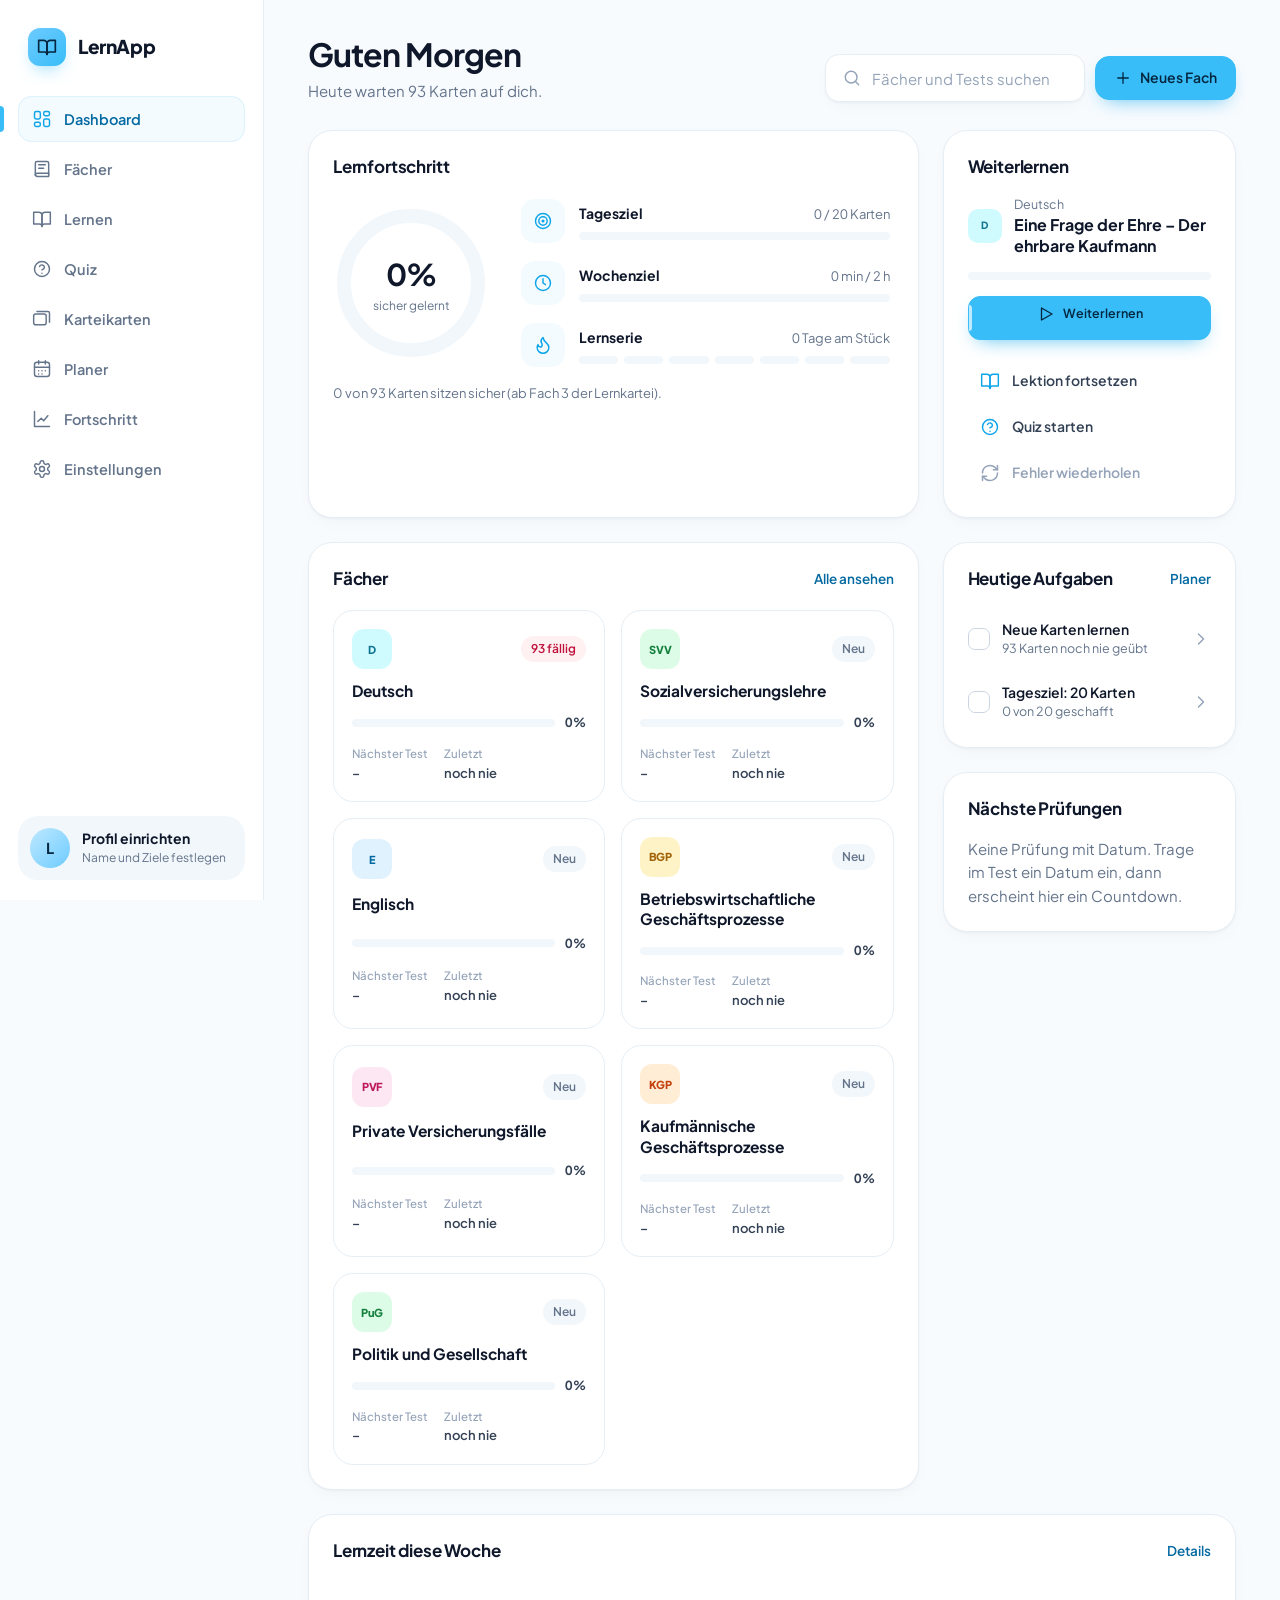
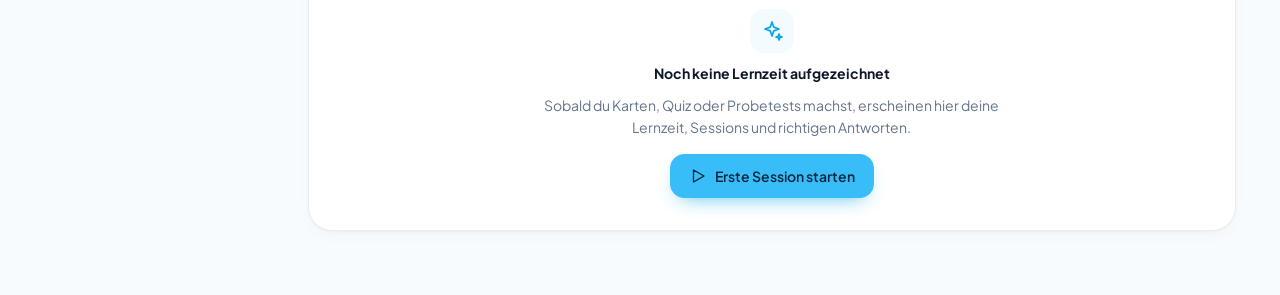
==== commit 5cf15189: "Neues Premium-Dashboard-Design: eine responsive App für PC und Handy Sidebar/Bottom-Navigation, Dash" ====
--- a/index.html
+++ b/index.html
@@ -2,23 +2,26 @@
 <html lang="de">
 <head>
   <meta charset="utf-8">
-  <meta name="viewport" content="width=device-width, initial-scale=1">
+  <meta name="viewport" content="width=device-width, initial-scale=1, viewport-fit=cover">
   <title>LernApp</title>
   <meta name="robots" content="noindex">
-  <link rel="icon" href="data:image/svg+xml,%3Csvg xmlns='http://www.w3.org/2000/svg' viewBox='0 0 32 32'%3E%3Crect x='3' y='7' width='26' height='18' rx='2' fill='%23fff' stroke='%231A2550' stroke-width='2'/%3E%3Cpath d='M3 12h26' stroke='%23D3263A' stroke-width='2'/%3E%3Cpath d='M8 17h16M8 21h10' stroke='%23BDB4FF' stroke-width='3'/%3E%3C/svg%3E">
+  <meta name="theme-color" content="#F8FBFE">
+  <meta name="apple-mobile-web-app-capable" content="yes">
+  <meta name="apple-mobile-web-app-title" content="LernApp">
+  <link rel="icon" href="data:image/svg+xml,%3Csvg xmlns='http://www.w3.org/2000/svg' viewBox='0 0 32 32'%3E%3Crect width='32' height='32' rx='9' fill='%2338BDF8'/%3E%3Cpath d='M8 10h6a3 3 0 0 1 3 3v10a2 2 0 0 0-2-2H8zM24 10h-6a3 3 0 0 0-3 3v10a2 2 0 0 1 2-2h7z' fill='none' stroke='%2304263F' stroke-width='1.8' stroke-linejoin='round'/%3E%3C/svg%3E">
   <link rel="preconnect" href="https://fonts.googleapis.com">
   <link rel="preconnect" href="https://fonts.gstatic.com" crossorigin>
-  <link href="https://fonts.googleapis.com/css2?family=Inter:wght@400;500;600;700&display=swap" rel="stylesheet">
-  <link rel="stylesheet" href="css/app.css">
-  <link rel="stylesheet" href="css/theme.css">
-  <link rel="stylesheet" href="css/pc.css">
+  <link href="https://fonts.googleapis.com/css2?family=Plus+Jakarta+Sans:wght@400;500;600;700;800&display=swap" rel="stylesheet">
+  <link rel="stylesheet" href="css/design.css">
 </head>
 <body>
   <a class="skip" href="#main">Zum Inhalt springen</a>
-  <div class="shell">
-    <aside class="rail" id="rail" aria-label="Fächer"></aside>
+  <div class="app">
+    <aside id="side" class="side" aria-label="Navigation"></aside>
     <main id="main" tabindex="-1"></main>
   </div>
+  <nav id="bottom" class="bottom-nav" aria-label="Navigation"></nav>
+  <div class="scrim" aria-hidden="true"></div>
   <div id="toast" role="status" aria-live="polite"></div>
   <dialog id="dialog"></dialog>
 
@@ -27,7 +30,7 @@
       document.getElementById('main').innerHTML =
         '<div class="filewarn"><h1>Bitte über „LernApp starten.bat“ öffnen</h1>' +
         '<p>Die App braucht einen kleinen lokalen Server, damit PDF-Lesen und Texterkennung funktionieren. ' +
-        'Doppelklicke im Ordner <b>lernapp</b> auf <b>LernApp starten.bat</b>. Danach öffnet sich der Browser automatisch.</p></div>';
+        'Doppelklicke im Ordner <b>lernapp</b> auf <b>LernApp starten.bat</b>.</p></div>';
     }
   </script>
   <script type="module" src="js/app.js"></script>
--- a/css/design.css
+++ b/css/design.css
@@ -0,0 +1,725 @@
+/* ==========================================================================
+   LernApp – Designsystem
+   Premium-SaaS-Lernapp: helle Flächen, weiße Karten mit weichen Schatten,
+   hellblaue Akzente (nur für Aktives, Fortschritt, Buttons, Diagramme).
+   Schrift: Plus Jakarta Sans · Raster 4/8 · Karten 24px, kleine Karten 20px, Buttons/Inputs 14px
+   ========================================================================== */
+:root {
+  /* Farben (Vorgabe) */
+  --primary: #6ECBFF;
+  --secondary: #BEE9FF;
+  --accent: #38BDF8;
+  --tint: #F3FBFF;
+  --strong: #0EA5E9;
+  --bg: #F8FBFE;
+  --card: #FFFFFF;
+  --ink: #0F172A;
+  --muted: #64748B;
+  --border: #E6EEF5;
+  --soft: #F2F7FB;
+  /* abgeleitet */
+  --ink-2: #334155;
+  --faint: #94A3B8;
+  --on-accent: #04263F;          /* dunkle Schrift auf Hellblau – gut lesbar */
+  --accent-text: #0369A1;        /* Hellblau als Textfarbe mit genug Kontrast */
+  --ok: #16A34A; --ok-soft: #ECFDF3;
+  --warn: #D97706; --warn-soft: #FFF7E6;
+  --bad: #DC2626; --bad-soft: #FEF2F2;
+  /* Form */
+  --r-xl: 24px; --r-lg: 20px; --r-md: 14px; --r-sm: 10px;
+  --sh-1: 0 1px 2px rgba(15, 23, 42, .04), 0 6px 20px -8px rgba(15, 23, 42, .06);
+  --sh-2: 0 2px 6px rgba(15, 23, 42, .05), 0 18px 40px -16px rgba(14, 165, 233, .22);
+  --sh-3: 0 24px 60px -20px rgba(15, 23, 42, .28);
+  --font: 'Plus Jakarta Sans', 'Segoe UI', system-ui, -apple-system, sans-serif;
+  --ease: cubic-bezier(.2, .8, .2, 1);
+  --side-w: 264px;
+  color-scheme: light;
+}
+
+/* ---------- Grundlagen ---------- */
+*, *::before, *::after { box-sizing: border-box; }
+html, body { margin: 0; min-height: 100%; }
+body { background: var(--bg); color: var(--ink); font: 400 15px/1.55 var(--font); -webkit-font-smoothing: antialiased; -webkit-tap-highlight-color: transparent; }
+h1, h2, h3, p { margin: 0; }
+a { color: var(--accent-text); }
+button, input, select, textarea { font: inherit; color: inherit; }
+:focus-visible { outline: 3px solid var(--secondary); outline-offset: 2px; border-radius: 10px; }
+.ic { width: 20px; height: 20px; flex: none; fill: none; stroke: currentColor; stroke-width: 1.75; stroke-linecap: round; stroke-linejoin: round; }
+.skip { position: absolute; left: -999px; }
+.skip:focus { left: 16px; top: 16px; z-index: 99; background: var(--card); padding: 8px 12px; border-radius: 10px; }
+.muted { color: var(--muted); }
+.small { font-size: 13px; }
+.hint { color: var(--muted); font-size: 13px; }
+.pad-x { padding: 0 24px 20px; }
+.center { text-align: center; justify-content: center; }
+.stack { display: grid; gap: 24px; align-content: start; }
+.mt { margin-top: 24px; }
+[hidden] { display: none !important; }
+
+/* ---------- App-Rahmen ---------- */
+.app { display: grid; grid-template-columns: var(--side-w) minmax(0, 1fr); min-height: 100vh; }
+#main { width: 100%; max-width: 1320px; padding: 36px 44px 64px; outline: none; display: grid; gap: 28px; align-content: start; }
+
+/* Sidebar */
+.side {
+  position: sticky; top: 0; height: 100vh; overflow-y: auto; display: flex; flex-direction: column; gap: 8px;
+  padding: 28px 18px 20px; background: var(--card); border-right: 1px solid var(--border);
+}
+.logo { display: flex; align-items: center; gap: 12px; padding: 0 10px 22px; color: var(--ink); text-decoration: none; font-weight: 800; font-size: 19px; letter-spacing: -.02em; }
+.logo-mark { width: 38px; height: 38px; border-radius: 12px; display: grid; place-items: center; background: linear-gradient(135deg, var(--primary), var(--accent)); color: var(--on-accent); box-shadow: 0 8px 18px -8px rgba(56, 189, 248, .7); }
+.logo-mark .ic { width: 20px; height: 20px; stroke-width: 2; }
+.nav { display: grid; gap: 4px; }
+.nav-item {
+  position: relative; display: flex; align-items: center; gap: 12px; min-height: 46px; padding: 10px 14px; border-radius: var(--r-md);
+  color: var(--muted); text-decoration: none; font-weight: 600; font-size: 14.5px; transition: background .18s var(--ease), color .18s var(--ease);
+}
+.nav-item:hover { background: var(--soft); color: var(--ink); }
+.nav-item[aria-current="page"] { background: var(--tint); color: var(--accent-text); box-shadow: inset 0 0 0 1px #DDF2FD; }
+.nav-item[aria-current="page"]::before { content: ''; position: absolute; left: -18px; top: 10px; bottom: 10px; width: 4px; border-radius: 0 4px 4px 0; background: var(--accent); }
+.nav-item[aria-current="page"] .ic { color: var(--strong); }
+.userbox { margin-top: auto; display: flex; align-items: center; gap: 12px; padding: 12px; border-radius: var(--r-lg); background: var(--soft); text-decoration: none; color: var(--ink); transition: background .18s; }
+.userbox:hover { background: var(--tint); }
+.userbox-txt { display: grid; min-width: 0; }
+.userbox-txt b { font-size: 14px; white-space: nowrap; overflow: hidden; text-overflow: ellipsis; }
+.userbox-txt small { display: flex; align-items: center; gap: 4px; color: var(--muted); font-size: 12px; }
+.userbox-txt small .ic { width: 14px; height: 14px; color: #F59E0B; }
+.avatar { width: 40px; height: 40px; flex: none; border-radius: 50%; display: grid; place-items: center; background: linear-gradient(135deg, var(--secondary), var(--primary)); color: var(--on-accent); font-weight: 700; text-decoration: none; }
+.avatar.sm { width: 36px; height: 36px; font-size: 14px; }
+.avatar.lg { width: 64px; height: 64px; font-size: 24px; }
+
+/* Mobile-Leiste, Drawer, Bottom-Navigation */
+.mobile-bar { display: none; }
+.bottom-nav { display: none; }
+.scrim { display: none; }
+
+/* ---------- Seitenkopf ---------- */
+.page-head { display: flex; justify-content: space-between; align-items: flex-end; gap: 20px; flex-wrap: wrap; }
+.page-head h1 { font-size: 32px; line-height: 1.15; font-weight: 700; letter-spacing: -.03em; }
+.page-head p { margin-top: 6px; color: var(--muted); font-size: 15px; max-width: 64ch; }
+.page-actions { display: flex; gap: 10px; align-items: center; flex-wrap: wrap; }
+.title-with-ico { display: inline-flex; align-items: center; gap: 14px; }
+.crumbs { display: flex; align-items: center; gap: 6px; font-size: 13px; color: var(--muted); margin-bottom: -16px; flex-wrap: wrap; }
+.crumbs a { color: var(--muted); text-decoration: none; font-weight: 500; }
+.crumbs a:hover { color: var(--accent-text); }
+.crumbs .ic { width: 14px; height: 14px; color: var(--faint); }
+.crumbs span { color: var(--ink); font-weight: 600; }
+
+/* ---------- Grid & Karten ---------- */
+.dash { display: grid; grid-template-columns: repeat(12, minmax(0, 1fr)); gap: 24px; align-items: start; }
+.span-4 { grid-column: span 4; } .span-5 { grid-column: span 5; } .span-6 { grid-column: span 6; }
+.span-7 { grid-column: span 7; } .span-8 { grid-column: span 8; } .span-12 { grid-column: span 12; }
+.card { background: var(--card); border: 1px solid var(--border); border-radius: var(--r-xl); box-shadow: var(--sh-1); padding: 0 0 4px; min-width: 0; }
+.card-head { display: flex; justify-content: space-between; align-items: flex-start; gap: 12px; padding: 22px 24px 16px; }
+.card-head h2 { font-size: 17px; font-weight: 700; letter-spacing: -.01em; }
+.card-sub { color: var(--muted); font-size: 13px; margin-top: 2px; }
+.card-foot { color: var(--muted); font-size: 13px; padding: 4px 24px 20px; }
+.link-btn { border: 0; background: none; padding: 4px 0; color: var(--accent-text); font-weight: 600; font-size: 13.5px; text-decoration: none; cursor: pointer; white-space: nowrap; }
+.link-btn:hover { color: var(--strong); }
+
+/* ---------- Buttons & Eingaben ---------- */
+.btn {
+  display: inline-flex; align-items: center; justify-content: center; gap: 8px; min-height: 44px; padding: 10px 18px;
+  border-radius: var(--r-md); border: 1px solid var(--border); background: var(--card); color: var(--ink);
+  font-weight: 600; font-size: 14px; text-decoration: none; cursor: pointer; white-space: nowrap;
+  transition: background .18s var(--ease), border-color .18s var(--ease), transform .12s var(--ease), box-shadow .18s var(--ease);
+}
+.btn:hover { background: var(--soft); border-color: #D6E3EE; }
+.btn:active { transform: translateY(1px) scale(.99); }
+.btn.primary { background: var(--accent); border-color: var(--accent); color: var(--on-accent); box-shadow: 0 8px 20px -10px rgba(14, 165, 233, .8); }
+.btn.primary:hover { background: var(--primary); border-color: var(--primary); }
+.btn.danger { background: var(--bad-soft); border-color: #FBD5D5; color: var(--bad); }
+.btn.danger-text { border-color: transparent; background: none; color: var(--bad); margin-right: auto; }
+.btn.block { width: 100%; }
+.btn.sm { min-height: 36px; padding: 6px 12px; font-size: 13px; border-radius: 12px; }
+.btn.small { min-height: 36px; padding: 6px 14px; font-size: 13px; }
+.btn.ghost { border-color: transparent; background: none; color: var(--accent-text); }
+.btn.disabled, .btn:disabled { opacity: .45; pointer-events: none; }
+.btn .ic { width: 18px; height: 18px; }
+.btn-row { display: flex; gap: 10px; flex-wrap: wrap; }
+.icon-btn { width: 40px; height: 40px; display: inline-grid; place-items: center; border-radius: 12px; border: 1px solid transparent; background: none; color: var(--muted); cursor: pointer; transition: background .18s, color .18s; }
+.icon-btn:hover { background: var(--soft); color: var(--ink); }
+.icon-btn.star.on { color: #F59E0B; }
+.icon-btn.star.on .ic { fill: #FCD34D; }
+
+input[type="text"], input[type="date"], input[type="number"], input[type="search"], select, textarea {
+  width: 100%; min-height: 48px; padding: 12px 16px; border-radius: var(--r-md); border: 1px solid var(--border); background: var(--soft);
+  font-size: 15px; color: var(--ink); transition: border-color .18s, background .18s, box-shadow .18s;
+}
+input::placeholder, textarea::placeholder { color: var(--faint); }
+input:focus, select:focus, textarea:focus { outline: none; border-color: var(--primary); background: var(--card); box-shadow: 0 0 0 4px var(--tint); }
+textarea { min-height: 110px; resize: vertical; line-height: 1.5; }
+label.field, .field { display: grid; gap: 8px; font-weight: 600; font-size: 13.5px; color: var(--ink-2); }
+.field .opt { color: var(--faint); font-weight: 500; }
+.field-row { display: grid; grid-template-columns: 1fr 1fr; gap: 12px; }
+.input-unit { display: flex; align-items: center; gap: 10px; font-weight: 500; color: var(--muted); }
+.input-unit input { max-width: 140px; }
+.form { display: grid; gap: 16px; padding: 0 24px 24px; justify-items: start; }
+.form .field { width: 100%; }
+.search { display: flex; align-items: center; gap: 10px; min-width: 260px; height: 48px; padding: 0 16px; border-radius: var(--r-md); border: 1px solid var(--border); background: var(--card); color: var(--faint); box-shadow: var(--sh-1); }
+.search input { border: 0; background: none; padding: 0; min-height: 0; height: 100%; box-shadow: none; }
+.search input:focus { box-shadow: none; background: none; }
+.search:focus-within { border-color: var(--primary); box-shadow: 0 0 0 4px var(--tint); }
+.picker { display: flex; align-items: center; gap: 8px; padding: 0 6px 0 14px; height: 46px; border-radius: var(--r-md); border: 1px solid var(--border); background: var(--card); color: var(--muted); box-shadow: var(--sh-1); }
+.picker select { border: 0; background: none; min-height: 0; height: 100%; padding: 0 28px 0 0; font-weight: 600; color: var(--ink); max-width: 340px; box-shadow: none; }
+.chips { display: flex; gap: 8px; flex-wrap: wrap; padding: 0 24px 12px; }
+.chip { border: 1px solid var(--border); background: var(--card); border-radius: 999px; padding: 7px 14px; font-size: 13px; font-weight: 600; color: var(--muted); cursor: pointer; transition: all .18s; }
+.chip:hover { color: var(--ink); }
+.chip[aria-pressed="true"] { background: var(--tint); border-color: var(--secondary); color: var(--accent-text); }
+
+/* ---------- Badges, Icons ---------- */
+.badge { display: inline-flex; align-items: center; height: 26px; padding: 0 10px; border-radius: 999px; font-size: 12px; font-weight: 600; background: var(--soft); color: var(--muted); white-space: nowrap; }
+.badge[data-s="faellig"], .badge[data-p="hoch"] { background: #FFF1F2; color: #BE123C; }
+.badge[data-p="mittel"], .badge[data-s="leer"] { background: var(--warn-soft); color: #B45309; }
+.badge[data-s="ok"], .badge[data-p="niedrig"] { background: var(--tint); color: var(--accent-text); }
+.badge[data-s="neu"] { background: var(--soft); color: var(--muted); }
+.prio { font-size: 11px; font-weight: 700; padding: 3px 8px; border-radius: 999px; background: var(--soft); color: var(--muted); text-transform: capitalize; }
+.prio[data-p="hoch"] { background: #FFF1F2; color: #BE123C; }
+.prio[data-p="mittel"] { background: var(--warn-soft); color: #B45309; }
+.prio[data-p="niedrig"] { background: var(--tint); color: var(--accent-text); }
+.subj-ico { --bg: #E0F2FE; --fg: #0369A1; width: 40px; height: 40px; flex: none; border-radius: 12px; display: inline-grid; place-items: center; background: var(--bg); color: var(--fg); font-size: 11px; font-weight: 800; letter-spacing: -.02em; }
+.subj-ico[data-tone="lila"] { --bg: #CFFAFE; --fg: #0E7490; }
+.subj-ico[data-tone="gruen"] { --bg: #DCFCE7; --fg: #15803D; }
+.subj-ico[data-tone="gelb"] { --bg: #FEF3C7; --fg: #A16207; }
+.subj-ico[data-tone="pink"] { --bg: #FCE7F3; --fg: #BE185D; }
+.subj-ico[data-tone="orange"] { --bg: #FFEDD5; --fg: #C2410C; }
+.subj-ico.xs { width: 22px; height: 22px; border-radius: 7px; font-size: 7.5px; }
+.subj-ico.sm { width: 34px; height: 34px; border-radius: 10px; font-size: 10px; }
+.subj-ico.lg { width: 48px; height: 48px; border-radius: 14px; font-size: 13px; }
+.row-ico, .mode-ico, .goal-ico, .kpi-ico { display: inline-grid; place-items: center; flex: none; border-radius: 12px; background: var(--tint); color: var(--strong); }
+.row-ico { width: 40px; height: 40px; }
+.mode-ico { width: 44px; height: 44px; border-radius: 14px; }
+.mode-ico.big { width: 56px; height: 56px; border-radius: 16px; }
+.mode-ico.big .ic { width: 26px; height: 26px; }
+
+/* ---------- Fortschritt ---------- */
+.meter { position: relative; height: 8px; border-radius: 999px; background: var(--soft); overflow: hidden; }
+.meter > i { position: absolute; inset: 0 auto 0 0; border-radius: inherit; background: linear-gradient(90deg, var(--primary), var(--accent)); transition: width .6s var(--ease); }
+.meter > i.indet { width: 35%; animation: indet 1.1s ease-in-out infinite alternate; }
+@keyframes indet { from { left: 0; } to { left: 65%; } }
+.ring .ring-bg { fill: none; stroke: var(--soft); }
+.ring .ring-fg { fill: none; stroke: url(#none) var(--accent); stroke-linecap: round; transition: stroke-dashoffset .8s var(--ease); }
+.ring-wrap { position: relative; display: grid; place-items: center; }
+.ring-wrap.center { padding: 4px 0 8px; }
+.ring-label { position: absolute; display: grid; justify-items: center; }
+.ring-label b { font-size: 30px; font-weight: 700; letter-spacing: -.03em; }
+.ring-label small { font-size: 12px; color: var(--muted); }
+.progress-hero { display: grid; grid-template-columns: auto 1fr; gap: 36px; align-items: center; padding: 4px 28px 12px; }
+.goal-list { display: grid; gap: 18px; }
+.goal { display: grid; grid-template-columns: auto 1fr; gap: 14px; align-items: center; }
+.goal-ico { width: 44px; height: 44px; border-radius: 14px; }
+.goal > div { display: grid; grid-template-columns: 1fr auto; gap: 2px 12px; align-items: baseline; }
+.goal b { font-size: 14px; }
+.goal small { color: var(--muted); font-size: 13px; font-variant-numeric: tabular-nums; }
+.goal .meter, .goal .streak-dots { grid-column: 1 / -1; margin-top: 6px; }
+.streak-dots { display: grid; grid-template-columns: repeat(7, 1fr); gap: 6px; }
+.streak-dots i { height: 8px; border-radius: 999px; background: var(--soft); }
+.streak-dots i.on { background: linear-gradient(90deg, var(--primary), var(--accent)); }
+
+/* Weiterlernen */
+.continue { display: grid; gap: 16px; padding: 0 24px 20px; }
+.continue-meta { display: flex; align-items: center; gap: 12px; }
+.continue-meta > span { display: grid; min-width: 0; }
+.continue-meta small { color: var(--muted); font-size: 12.5px; }
+.continue-meta b { font-size: 16px; line-height: 1.3; }
+.quick { display: grid; gap: 4px; margin-top: 4px; }
+.quick a { display: flex; align-items: center; gap: 12px; padding: 10px 12px; border-radius: var(--r-md); color: var(--ink-2); text-decoration: none; font-weight: 600; font-size: 14px; transition: background .18s; }
+.quick a:hover { background: var(--soft); }
+.quick a .ic { color: var(--strong); }
+.quick a.muted-link { color: var(--faint); }
+.quick a.muted-link .ic { color: var(--faint); }
+
+/* Fächer */
+.subject-grid { display: grid; grid-template-columns: repeat(auto-fill, minmax(220px, 1fr)); gap: 16px; padding: 0 24px 20px; }
+.subject-grid.wide { padding: 0; grid-template-columns: repeat(auto-fill, minmax(260px, 1fr)); gap: 24px; }
+.subject {
+  display: grid; gap: 12px; padding: 18px; border-radius: var(--r-lg); border: 1px solid var(--border); background: var(--card);
+  color: var(--ink); text-decoration: none; text-align: left; cursor: pointer; transition: transform .2s var(--ease), box-shadow .2s var(--ease), border-color .2s;
+}
+.subject-grid.wide .subject { padding: 22px; border-radius: var(--r-xl); box-shadow: var(--sh-1); }
+.subject:hover, .test-card:hover, .mode:hover, .topic:hover { transform: translateY(-2px); box-shadow: var(--sh-2); border-color: #D6ECFA; }
+.subject-top { display: flex; justify-content: space-between; align-items: center; }
+.subject-name { font-size: 15.5px; font-weight: 700; line-height: 1.3; overflow-wrap: anywhere; hyphens: auto; }
+.subject-progress { display: grid; grid-template-columns: 1fr auto; gap: 10px; align-items: center; }
+.subject-progress small { font-weight: 700; font-size: 12.5px; color: var(--ink-2); font-variant-numeric: tabular-nums; }
+.subject-meta { display: flex; gap: 16px; font-size: 13px; font-weight: 600; color: var(--ink-2); }
+.subject-meta small { display: block; font-weight: 500; font-size: 11.5px; color: var(--faint); }
+.subject.add { place-content: center; justify-items: center; text-align: center; border-style: dashed; background: transparent; box-shadow: none; color: var(--muted); min-height: 180px; }
+.subject.add b { color: var(--ink); }
+.add-ico { width: 44px; height: 44px; border-radius: 14px; display: grid; place-items: center; background: var(--tint); color: var(--strong); }
+
+/* Tests */
+.test-grid { display: grid; grid-template-columns: repeat(auto-fill, minmax(300px, 1fr)); gap: 24px; }
+.test-card { display: grid; gap: 12px; padding: 22px; border-radius: var(--r-xl); border: 1px solid var(--border); background: var(--card); box-shadow: var(--sh-1); color: var(--ink); text-decoration: none; transition: transform .2s var(--ease), box-shadow .2s var(--ease), border-color .2s; }
+.test-card-top { display: flex; justify-content: space-between; gap: 12px; align-items: flex-start; }
+.test-card-top b { font-size: 16px; line-height: 1.35; }
+.test-card > small { color: var(--muted); margin-top: -8px; }
+
+/* Aufgaben */
+.tasks { display: grid; gap: 4px; padding: 0 12px 12px; }
+.task { position: relative; display: grid; grid-template-columns: auto 1fr auto; gap: 12px; align-items: center; padding: 10px 12px; border-radius: var(--r-md); color: var(--ink); text-decoration: none; cursor: pointer; transition: background .18s; }
+.task:hover { background: var(--soft); }
+.task input { position: absolute; opacity: 0; pointer-events: none; }
+.task-box { width: 22px; height: 22px; border-radius: 7px; border: 1.5px solid #CBD5E1; display: grid; place-items: center; color: transparent; transition: all .18s; }
+.task-box .ic { width: 14px; height: 14px; stroke-width: 3; }
+.task input:focus-visible + .task-box { outline: 3px solid var(--secondary); outline-offset: 2px; }
+.task.done .task-box, .task input:checked + .task-box { background: var(--accent); border-color: var(--accent); color: var(--on-accent); }
+.task-txt { display: grid; min-width: 0; }
+.task-txt b { font-size: 14px; font-weight: 600; line-height: 1.35; }
+.task-txt small { color: var(--muted); font-size: 12.5px; }
+.task.done .task-txt b { color: var(--faint); text-decoration: line-through; }
+.task > .ic { color: var(--faint); }
+.task-line { display: grid; grid-template-columns: 1fr auto; align-items: center; gap: 4px; }
+.task-line .task { grid-template-columns: auto 1fr auto; }
+
+/* Prüfungen */
+.exams { display: grid; gap: 10px; padding: 0 16px 16px; }
+.exam { display: grid; grid-template-columns: auto 1fr auto; gap: 14px; align-items: center; padding: 12px; border-radius: var(--r-lg); border: 1px solid var(--border); color: var(--ink); text-decoration: none; transition: background .18s, border-color .18s; }
+.exam:hover { background: var(--tint); border-color: var(--secondary); }
+.exam-date { width: 54px; height: 58px; border-radius: 14px; display: grid; place-content: center; text-align: center; background: var(--tint); color: var(--accent-text); line-height: 1.1; }
+.exam-date b { font-size: 19px; font-weight: 800; color: var(--ink); }
+.exam-date small { font-size: 11px; font-weight: 600; }
+.exam-txt { display: grid; gap: 2px; min-width: 0; }
+.exam-txt b { font-size: 14px; line-height: 1.35; }
+.exam-txt small { display: flex; align-items: center; gap: 6px; color: var(--muted); font-size: 12.5px; }
+
+/* Lernzeit-Statistik */
+.time-stats { display: grid; grid-template-columns: repeat(4, 1fr); gap: 16px; padding: 0 24px 8px; }
+.kpi { display: grid; gap: 2px; }
+.kpi small { color: var(--muted); font-size: 12.5px; font-weight: 500; }
+.kpi b { font-size: 24px; font-weight: 700; letter-spacing: -.02em; font-variant-numeric: tabular-nums; }
+.kpi.big { padding: 4px 24px 16px; }
+.kpi.big b { font-size: 40px; }
+.delta { font-size: 12px; color: var(--muted); font-weight: 500; }
+.delta.up { color: var(--ok); }
+.delta.down { color: #B45309; }
+.bars { display: grid; grid-template-columns: 36px repeat(var(--n, 7), 1fr); grid-auto-flow: column; grid-template-columns: 36px; grid-auto-columns: 1fr; gap: 10px; padding: 16px 24px 20px; align-items: end; }
+.bars-grid { display: grid; height: var(--h); align-content: space-between; color: var(--faint); font-size: 11px; text-align: right; padding-bottom: 22px; }
+.bar-col { display: grid; gap: 8px; justify-items: center; }
+.bar-track { position: relative; width: 100%; max-width: 40px; height: calc(var(--h) - 22px); border-radius: 10px; background: var(--soft); display: flex; align-items: flex-end; overflow: hidden; }
+.bar-track i { display: block; width: 100%; min-height: 0; border-radius: 10px 10px 4px 4px; background: var(--secondary); transition: height .6s var(--ease); }
+.bar-col.today .bar-track i { background: linear-gradient(180deg, var(--primary), var(--accent)); }
+.bar-col span { font-size: 11.5px; color: var(--muted); font-weight: 600; }
+.bar-col.today span { color: var(--accent-text); }
+
+/* Leerer Zustand */
+.empty-state { display: grid; justify-items: center; gap: 10px; text-align: center; padding: 28px 24px 28px; color: var(--muted); }
+.empty-state > .ic { width: 44px; height: 44px; padding: 10px; border-radius: 14px; background: var(--tint); color: var(--strong); }
+.empty-title { color: var(--ink); font-weight: 700; font-size: 16px; }
+.empty-state p { max-width: 46ch; font-size: 14px; }
+.empty-state .btn { margin-top: 6px; }
+
+/* Listen */
+.list { display: grid; padding: 0 12px 12px; }
+.list-row { display: flex; align-items: center; gap: 14px; width: 100%; padding: 12px; border-radius: var(--r-md); border: 0; background: none; color: var(--ink); text-decoration: none; text-align: left; cursor: pointer; transition: background .18s; }
+a.list-row:hover, button.list-row:hover, label.list-row:hover, summary:hover { background: var(--soft); }
+.list-row > .ic { color: var(--faint); }
+.list-row.danger b { color: var(--bad); }
+.list-row.danger .row-ico { background: var(--bad-soft); color: var(--bad); }
+.lr-txt { display: grid; gap: 2px; flex: 1; min-width: 0; }
+.lr-txt b { font-size: 14.5px; font-weight: 600; line-height: 1.35; }
+.lr-txt small { color: var(--muted); font-size: 12.5px; }
+.lr-right { display: grid; justify-items: end; }
+.lr-right small { color: var(--muted); font-size: 12px; }
+.lr-bar { display: grid; grid-template-columns: 120px auto; gap: 10px; align-items: center; }
+.lr-bar small { font-weight: 700; font-size: 12.5px; min-width: 36px; text-align: right; }
+.row-actions { display: flex; gap: 6px; align-items: center; }
+details.list-row { display: block; padding: 0; }
+details.list-row summary { list-style: none; display: flex; align-items: center; gap: 14px; padding: 12px; border-radius: var(--r-md); cursor: pointer; }
+details.list-row summary::-webkit-details-marker { display: none; }
+details.list-row summary > .ic { color: #F59E0B; fill: #FCD34D; }
+.disclose-body { padding: 4px 16px 16px 46px; color: var(--ink-2); font-size: 14px; line-height: 1.65; }
+.grade-chip { width: 40px; height: 40px; border-radius: 12px; display: grid; place-items: center; font-weight: 800; font-size: 17px; background: var(--tint); color: var(--accent-text); }
+.grade-chip[data-g="4"], .grade-chip[data-g="5"], .grade-chip[data-g="6"] { background: var(--warn-soft); color: #B45309; }
+
+/* Tabs */
+.tabs { display: flex; gap: 4px; padding: 4px; border-radius: var(--r-md); background: var(--soft); border: 1px solid var(--border); justify-self: start; max-width: 100%; overflow-x: auto; scrollbar-width: none; }
+.tabs a { display: inline-flex; align-items: center; gap: 8px; padding: 9px 16px; border-radius: 11px; color: var(--muted); font-weight: 600; font-size: 14px; text-decoration: none; white-space: nowrap; transition: all .18s; }
+.tabs a:hover { color: var(--ink); }
+.tabs a[aria-current="page"] { background: var(--card); color: var(--ink); box-shadow: var(--sh-1); }
+.tabs .count { font-size: 11.5px; padding: 1px 7px; border-radius: 999px; background: var(--tint); color: var(--accent-text); }
+
+/* Lernmodi */
+.mode-grid { display: grid; grid-template-columns: repeat(auto-fill, minmax(200px, 1fr)); gap: 16px; padding: 0 24px 20px; }
+.mode { display: grid; gap: 8px; align-content: start; padding: 18px; border-radius: var(--r-lg); border: 1px solid var(--border); background: var(--card); color: var(--ink); text-decoration: none; transition: transform .2s var(--ease), box-shadow .2s var(--ease), border-color .2s; }
+.mode b { font-size: 15px; margin-top: 4px; }
+.mode small { color: var(--muted); font-size: 13px; line-height: 1.45; }
+.mode.disabled { opacity: .45; pointer-events: none; }
+.exam-cta { display: grid; gap: 14px; justify-items: start; padding: 0 24px 22px; }
+.exam-cta p { color: var(--muted); font-size: 14px; }
+.topic-grid { display: grid; grid-template-columns: repeat(auto-fill, minmax(280px, 1fr)); gap: 12px; padding: 0 24px 20px; }
+.topic { display: flex; align-items: center; gap: 14px; padding: 14px; border-radius: var(--r-lg); border: 1px solid var(--border); color: var(--ink); text-decoration: none; transition: transform .2s var(--ease), box-shadow .2s var(--ease), border-color .2s; }
+.topic > .ic { color: var(--faint); }
+.plan-strip { display: flex; gap: 10px; overflow-x: auto; padding: 0 24px 22px; scrollbar-width: thin; }
+.plan-day { flex: 0 0 auto; min-width: 84px; display: grid; gap: 2px; justify-items: center; padding: 12px 10px; border-radius: var(--r-md); background: var(--soft); font-size: 12px; color: var(--muted); }
+.plan-day b { font-size: 18px; color: var(--ink); }
+.plan-day.today { background: var(--tint); box-shadow: inset 0 0 0 1.5px var(--accent); }
+.plan-day.exam { background: var(--accent); color: var(--on-accent); }
+.plan-day.exam b { color: var(--on-accent); }
+
+/* Material */
+.drop { display: grid; justify-items: center; gap: 8px; margin: 0 24px; padding: 34px 20px; text-align: center; border: 1.5px dashed #C9DCEA; border-radius: var(--r-lg); background: var(--tint); cursor: pointer; transition: border-color .18s, background .18s; }
+.drop:hover, .drop.over { border-color: var(--accent); background: #EAF7FF; }
+.drop-ico { width: 52px; height: 52px; border-radius: 16px; display: grid; place-items: center; background: var(--card); color: var(--strong); box-shadow: var(--sh-1); }
+.drop b { font-size: 15px; }
+.drop small { color: var(--muted); font-size: 13px; }
+.drop-actions { display: flex; gap: 10px; flex-wrap: wrap; padding: 16px 24px 0; }
+.progress-line { display: grid; gap: 8px; margin: 16px 24px 0; padding: 14px 16px; border-radius: var(--r-md); background: var(--soft); }
+.progress-line small { color: var(--muted); }
+
+/* Kartenliste */
+.toolbar { display: flex; justify-content: space-between; gap: 12px; flex-wrap: wrap; padding: 22px 24px 14px; }
+.toolbar .search { box-shadow: none; flex: 1; max-width: 420px; }
+.toolbar-actions { display: flex; gap: 10px; flex-wrap: wrap; }
+.card .hint { padding: 0 24px 12px; }
+.card-table { display: grid; padding: 0 12px 12px; }
+.card-item { display: grid; grid-template-columns: 1fr 1fr auto; gap: 20px; padding: 14px 12px; border-top: 1px solid var(--border); align-items: start; }
+.card-item small { display: block; color: var(--faint); font-size: 11.5px; font-weight: 600; margin-bottom: 2px; }
+.card-item .q { font-weight: 600; }
+.card-item [contenteditable] { border-radius: 8px; padding: 2px 6px; margin: -2px -6px; font-size: 14px; line-height: 1.5; }
+.card-item [contenteditable]:hover { background: var(--soft); }
+.card-item [contenteditable]:focus { outline: none; background: var(--tint); box-shadow: 0 0 0 2px var(--secondary); }
+.card-item-actions { display: flex; gap: 2px; }
+
+/* Spickzettel */
+.terms { display: flex; flex-wrap: wrap; gap: 8px; padding: 0 24px 22px; }
+.term { padding: 7px 14px; border-radius: 999px; background: var(--tint); color: var(--accent-text); font-size: 13.5px; font-weight: 600; }
+.glossary { display: grid; grid-template-columns: minmax(120px, max-content) 1fr; gap: 10px 20px; padding: 0 24px 22px; margin: 0; }
+.glossary dt { font-weight: 700; font-size: 14px; }
+.glossary dd { margin: 0; color: var(--ink-2); font-size: 14px; }
+.key-list { margin: 0; padding: 0 24px 22px 44px; display: grid; gap: 12px; line-height: 1.65; font-size: 14.5px; color: var(--ink-2); }
+mark { background: linear-gradient(transparent 55%, var(--secondary) 55%); color: inherit; padding: 0 1px; }
+
+/* Lernkartei-Diagramm */
+.box-chart { display: grid; grid-template-columns: repeat(6, 1fr); gap: 12px; padding: 8px 24px 22px; align-items: end; }
+.box-col { display: grid; gap: 8px; justify-items: center; }
+.box-col b { font-size: 15px; font-variant-numeric: tabular-nums; }
+.box-col small { font-size: 12px; color: var(--muted); font-weight: 600; }
+.box-track { width: 100%; max-width: 54px; height: 120px; border-radius: 12px; background: var(--soft); display: flex; align-items: flex-end; overflow: hidden; }
+.box-track i { display: block; width: 100%; background: var(--secondary); border-radius: 12px 12px 4px 4px; }
+.box-track i.sure { background: linear-gradient(180deg, var(--primary), var(--accent)); }
+
+/* ---------- Lernen (Leseansicht) ---------- */
+.learn-layout { display: grid; grid-template-columns: 300px minmax(0, 1fr); gap: 24px; align-items: start; }
+.modules { position: sticky; top: 24px; display: grid; gap: 0; padding-bottom: 18px; }
+.modules > .meter { margin: 0 24px 14px; }
+.modules > .btn { margin: 8px 18px 0; width: auto; }
+.module-list { display: grid; gap: 2px; padding: 0 12px; }
+.module { display: flex; align-items: center; gap: 12px; padding: 10px 12px; border-radius: var(--r-md); color: var(--ink-2); text-decoration: none; font-weight: 600; font-size: 13.5px; line-height: 1.35; transition: background .18s; }
+.module:hover { background: var(--soft); }
+.module.active { background: var(--tint); color: var(--accent-text); }
+.module-num { width: 28px; height: 28px; flex: none; border-radius: 9px; display: grid; place-items: center; background: var(--soft); color: var(--muted); font-size: 12px; font-weight: 700; }
+.module.active .module-num { background: var(--accent); color: var(--on-accent); }
+.module.done .module-num { background: var(--ok-soft); color: var(--ok); }
+.module-num .ic { width: 14px; height: 14px; stroke-width: 3; }
+.reader { padding: 0; }
+.reader-head { display: flex; justify-content: space-between; gap: 16px; align-items: flex-start; padding: 28px 36px 12px; }
+.reader-head small { color: var(--accent-text); font-weight: 600; font-size: 12.5px; }
+.reader-head h2 { font-size: 24px; font-weight: 700; letter-spacing: -.02em; line-height: 1.25; margin-top: 4px; }
+.summary { margin: 8px 36px 20px; padding: 18px 20px; border-radius: var(--r-lg); background: var(--tint); border: 1px solid #DDF2FD; }
+.summary b { display: flex; align-items: center; gap: 8px; color: var(--accent-text); font-size: 14px; }
+.summary b .ic { width: 18px; height: 18px; }
+.summary ul { margin: 10px 0 0; padding-left: 20px; display: grid; gap: 6px; font-size: 14px; color: var(--ink-2); line-height: 1.55; }
+.reader-text { padding: 0 36px; display: grid; gap: 14px; font-size: 16px; line-height: 1.75; color: var(--ink-2); max-width: 78ch; }
+.note-box { display: grid; gap: 10px; margin: 28px 36px 0; }
+.note-box b { display: flex; align-items: center; gap: 8px; font-size: 14px; }
+.reader-foot { display: flex; gap: 10px; flex-wrap: wrap; padding: 24px 36px 30px; border-top: 1px solid var(--border); margin-top: 24px; }
+.reader-foot #markDone { margin-left: auto; }
+
+/* ---------- Karteikarten-Start ---------- */
+.flash-start { display: grid; grid-template-columns: auto 1fr; gap: 28px; align-items: center; padding: 28px; }
+.flash-preview { width: 150px; height: 112px; border-radius: var(--r-lg); display: grid; place-items: center; background: linear-gradient(135deg, var(--tint), var(--secondary)); color: var(--strong); box-shadow: inset 0 0 0 1px #DDF2FD; transform: rotate(-4deg); }
+.flash-preview .ic { width: 44px; height: 44px; stroke-width: 1.5; }
+.flash-start-txt { display: grid; gap: 12px; }
+.flash-start-txt h2 { font-size: 22px; font-weight: 700; letter-spacing: -.02em; }
+
+/* ---------- Planer ---------- */
+.week { display: grid; grid-template-columns: repeat(7, minmax(0, 1fr)); gap: 12px; padding: 0 24px 24px; }
+.week-day { display: grid; grid-template-rows: auto 1fr; gap: 10px; min-height: 200px; padding: 12px; border-radius: var(--r-lg); background: var(--soft); }
+.week-day header { display: flex; align-items: baseline; gap: 8px; }
+.week-day header small { color: var(--muted); font-weight: 600; font-size: 12px; }
+.week-day header b { font-size: 20px; font-weight: 700; }
+.week-day.today { background: var(--tint); box-shadow: inset 0 0 0 1.5px var(--accent); }
+.week-day.past { opacity: .6; }
+.week-items { display: grid; gap: 6px; align-content: start; }
+.block { position: relative; display: flex; align-items: flex-start; gap: 8px; padding: 8px 10px 8px 12px; border-radius: 12px; background: var(--card); color: var(--ink); text-decoration: none; font-size: 12.5px; font-weight: 600; line-height: 1.35; box-shadow: var(--sh-1); overflow-wrap: anywhere; }
+.block::before { content: ''; position: absolute; left: 0; top: 8px; bottom: 8px; width: 3px; border-radius: 0 3px 3px 0; background: var(--secondary); }
+.block[data-k="probe"]::before { background: var(--primary); }
+.block[data-k="exam"]::before { background: var(--strong); }
+.block[data-k="exam"] { background: var(--accent); color: var(--on-accent); }
+.block[data-k="task"]::before { background: #FCD34D; }
+.task-block input { margin: 2px 0 0; accent-color: var(--accent); }
+.task-block.done span { text-decoration: line-through; color: var(--faint); }
+.week-empty { color: var(--faint); font-size: 12px; }
+.legend { display: flex; gap: 14px; flex-wrap: wrap; align-items: center; color: var(--muted); font-size: 12px; font-weight: 500; }
+.legend i { display: inline-block; width: 10px; height: 10px; border-radius: 3px; margin-right: 6px; vertical-align: -1px; background: var(--secondary); }
+.legend i[data-k="probe"] { background: var(--primary); } .legend i[data-k="exam"] { background: var(--strong); } .legend i[data-k="task"] { background: #FCD34D; }
+
+/* ---------- Fortschritt ---------- */
+.kpi-row { display: grid; grid-template-columns: repeat(4, minmax(0, 1fr)); gap: 24px; }
+.kpi-card { display: grid; gap: 4px; padding: 22px; }
+.kpi-card small { color: var(--muted); font-size: 13px; font-weight: 500; margin-top: 10px; }
+.kpi-card b { font-size: 28px; font-weight: 700; letter-spacing: -.03em; font-variant-numeric: tabular-nums; }
+.kpi-ico { width: 44px; height: 44px; border-radius: 14px; }
+.heat-wrap { display: flex; gap: 8px; padding: 4px 24px 8px; overflow-x: auto; }
+.heat-labels { display: grid; grid-template-rows: repeat(7, 14px); gap: 4px; font-size: 10.5px; color: var(--faint); }
+.heat { display: flex; gap: 4px; }
+.heat-col { display: grid; grid-template-rows: repeat(7, 14px); gap: 4px; }
+.heat i, .heat-legend i { width: 14px; height: 14px; border-radius: 4px; background: var(--soft); }
+.heat i[data-l="1"], .heat-legend i[data-l="1"] { background: var(--secondary); }
+.heat i[data-l="2"], .heat-legend i[data-l="2"] { background: var(--primary); }
+.heat i[data-l="3"], .heat-legend i[data-l="3"] { background: var(--accent); }
+.heat i[data-l="4"], .heat-legend i[data-l="4"] { background: var(--strong); }
+.heat i[data-l="f"] { background: transparent; box-shadow: inset 0 0 0 1px var(--border); }
+.heat-legend { display: flex; align-items: center; gap: 4px; padding: 6px 24px 20px; font-size: 11.5px; color: var(--muted); }
+.heat-legend span { margin: 0 4px; }
+.dist { display: grid; gap: 14px; padding: 0 24px 22px; }
+.dist-row { display: grid; grid-template-columns: minmax(0, 1fr) 90px auto; gap: 12px; align-items: center; font-size: 13.5px; }
+.dist-name { display: flex; align-items: center; gap: 8px; font-weight: 600; min-width: 0; white-space: nowrap; overflow: hidden; text-overflow: ellipsis; }
+.dist-track { height: 8px; border-radius: 999px; background: var(--soft); overflow: hidden; }
+.dist-track i { display: block; height: 100%; border-radius: inherit; background: var(--accent); }
+.dist-row b { font-variant-numeric: tabular-nums; font-size: 13px; }
+
+/* Einstellungen */
+.profile-row { display: flex; gap: 16px; align-items: center; width: 100%; }
+.profile-row .field { flex: 1; }
+
+/* ---------- Dialog ---------- */
+#dialog { width: min(540px, calc(100vw - 32px)); max-height: calc(100vh - 48px); overflow-y: auto; padding: 0; border: 0; border-radius: var(--r-xl); background: var(--card); color: var(--ink); box-shadow: var(--sh-3); }
+#dialog[open] { animation: pop .22s var(--ease); }
+@keyframes pop { from { opacity: 0; transform: translateY(8px) scale(.98); } }
+#dialog::backdrop { background: rgba(15, 23, 42, .32); backdrop-filter: blur(3px); }
+#dialog form { display: grid; gap: 18px; padding: 28px; }
+#dialog h2 { font-size: 20px; font-weight: 700; letter-spacing: -.02em; }
+#dialog .list { padding: 0; }
+.dialog-actions { display: flex; gap: 10px; justify-content: flex-end; flex-wrap: wrap; margin-top: 4px; }
+.swatches { display: flex; gap: 12px; flex-wrap: wrap; }
+.swatches label { position: relative; cursor: pointer; }
+.swatches input { position: absolute; opacity: 0; }
+.swatches .subj-ico { width: 38px; height: 38px; }
+.swatches input:checked + .subj-ico { box-shadow: 0 0 0 3px var(--card), 0 0 0 5px var(--accent); }
+.swatches input:focus-visible + .subj-ico { outline: 3px solid var(--secondary); outline-offset: 4px; }
+
+/* Toast */
+#toast { position: fixed; left: 50%; bottom: 28px; z-index: 80; transform: translate(-50%, 140%); padding: 12px 20px; border-radius: var(--r-md); background: var(--ink); color: #fff; font-weight: 600; font-size: 14px; box-shadow: var(--sh-3); transition: transform .28s var(--ease); max-width: calc(100vw - 32px); }
+#toast.show { transform: translate(-50%, 0); }
+#toast:not(.show) { visibility: hidden; transition: transform .28s var(--ease), visibility 0s .28s; }
+
+/* ==========================================================================
+   Lern-Sessions (Markup aus learn.js)
+   ========================================================================== */
+body.in-session #main { max-width: 860px; margin: 0 auto; }
+.session { width: 100%; max-width: 760px; margin: 0 auto; display: grid; gap: 22px; }
+.session-top { display: grid; grid-template-columns: auto 1fr auto; gap: 16px; align-items: center; }
+.session-top .btn { min-height: 38px; }
+.session-top .bar { height: 8px; border-radius: 999px; background: var(--card); box-shadow: inset 0 0 0 1px var(--border); overflow: hidden; }
+.session-top .bar i { display: block; height: 100%; border-radius: inherit; background: linear-gradient(90deg, var(--primary), var(--accent)) !important; transition: width .4s var(--ease); }
+.counter { font-size: 13px; font-weight: 700; color: var(--muted); font-variant-numeric: tabular-nums; }
+.session > div:nth-child(2) .small.muted { font-size: 13px; color: var(--accent-text); font-weight: 600; }
+.session h2 { font-size: 28px; font-weight: 700; letter-spacing: -.03em; }
+.question, form.question { display: grid; gap: 18px; padding: 28px; background: var(--card); border: 1px solid var(--border); border-radius: var(--r-xl); box-shadow: var(--sh-1); }
+.question .qtext { font-size: 20px; font-weight: 700; line-height: 1.45; letter-spacing: -.01em; }
+.question .qtext .gap { display: inline-block; min-width: 4.5em; border-bottom: 3px solid var(--accent); }
+.question .row > .small.muted, .question > .small.muted { font-size: 13px; }
+.opts { display: grid; gap: 10px; }
+.opt { display: grid; grid-template-columns: 32px 1fr; gap: 14px; align-items: center; width: 100%; min-height: 58px; padding: 12px 16px; text-align: left; border: 1.5px solid var(--border); border-radius: var(--r-lg); background: var(--card); color: var(--ink); font-size: 15px; font-weight: 500; cursor: pointer; transition: border-color .18s, background .18s, transform .12s, box-shadow .18s; }
+.opt:hover:not(:disabled) { border-color: var(--primary); background: var(--tint); box-shadow: var(--sh-1); }
+.opt:active:not(:disabled) { transform: scale(.99); }
+.opt:focus { outline: none; }
+.opt .key { width: 32px; height: 32px; border-radius: 10px; display: grid; place-items: center; background: var(--soft); color: var(--muted); font-size: 13px; font-weight: 700; }
+.opt.check.on { border-color: var(--accent); background: var(--tint); }
+.opt.check.on .key { background: var(--accent); color: var(--on-accent); }
+.opt.right { border-color: #86EFAC; background: var(--ok-soft); }
+.opt.right .key { background: var(--ok); color: #fff; }
+.opt.wrong { border-color: #FCA5A5; background: var(--bad-soft); }
+.opt.wrong .key { background: var(--bad); color: #fff; }
+.opt.missed { border: 1.5px dashed var(--ok); }
+.opt:disabled { cursor: default; color: var(--ink); }
+.feedback { padding: 16px 18px; border-radius: var(--r-lg); border: 0; font-size: 14.5px; line-height: 1.55; }
+.feedback b { display: block; font-size: 16px; margin-bottom: 2px; }
+.feedback.ok { background: var(--ok-soft); }
+.feedback.ok b { color: var(--ok); }
+.feedback.no { background: var(--bad-soft); }
+.feedback.no b { color: var(--bad); }
+.feedback .src { margin-top: 6px; font-size: 13px; color: var(--muted); }
+#fb .row.end { margin-top: 14px; display: flex; justify-content: flex-end; }
+#act { display: flex; justify-content: flex-end; }
+.row { display: flex; gap: 10px; flex-wrap: wrap; align-items: center; }
+.row.end { justify-content: flex-end; }
+.tf { display: grid; grid-template-columns: 1fr 1fr; gap: 12px; }
+.tf .btn { min-height: 56px; font-size: 15px; }
+.btn.know { background: var(--ok-soft); border-color: #BBF7D0; color: var(--ok); }
+.btn.dont { background: var(--bad-soft); border-color: #FECACA; color: var(--bad); }
+.btn.hard { background: var(--warn-soft); border-color: #FDE68A; color: #B45309; }
+.answer-row { display: grid; grid-template-columns: 1fr 1fr; gap: 12px; }
+.answer-row.three { grid-template-columns: repeat(3, 1fr); }
+.answer-row .btn { min-height: 54px; }
+kbd { display: none; }
+
+/* Karteikarte */
+.flash, .flash:focus { cursor: pointer; outline: none; }
+.flash-inner { position: relative; min-height: 360px; }
+.face { position: absolute; inset: 0; display: grid; align-content: safe center; gap: 14px; padding: 60px 40px 48px; text-align: center; overflow-y: auto;
+  background: var(--card); border: 1px solid var(--border); border-radius: 28px; box-shadow: var(--sh-2); color: var(--ink); }
+.flash .face.back { display: none; }
+.flash.flipped .face.front { display: none; }
+.flash.flipped .face.back { display: grid; animation: flip-in .32s var(--ease); }
+@keyframes flip-in { from { transform: perspective(1200px) rotateY(-75deg); opacity: .5; } }
+.face .type { position: absolute; top: 22px; left: 28px; padding: 4px 10px; border-radius: 999px; background: var(--tint); color: var(--accent-text); font-size: 12px; font-weight: 700; }
+.face .hint { position: absolute; bottom: 18px; left: 0; right: 0; font-size: 12.5px; color: var(--faint); }
+.face .front-text { font-size: 26px; font-weight: 700; line-height: 1.35; letter-spacing: -.02em; }
+.face .back-text { font-size: 18px; line-height: 1.6; color: var(--ink-2); }
+.face .back-text.long { font-size: 15.5px; text-align: left; }
+.face .back-q { font-size: 13.5px; color: var(--muted); }
+.face.back { background: linear-gradient(180deg, var(--tint), var(--card) 40%); }
+.boxes { display: flex; gap: 6px; justify-content: center; }
+.boxes span { width: 34px; height: 6px; border-radius: 999px; background: var(--border); }
+.boxes span.on { background: var(--accent); }
+
+/* Zuordnen */
+.match { display: grid; grid-template-columns: 1fr 1fr; gap: 12px 20px; }
+.match .col { display: grid; gap: 10px; align-content: start; }
+.tile { padding: 14px 16px; min-height: 58px; border: 1.5px solid var(--border); border-radius: var(--r-lg); background: var(--card); text-align: left; font-size: 14px; line-height: 1.45; color: var(--ink); cursor: pointer; transition: all .18s; }
+.tile:hover:not(:disabled) { border-color: var(--primary); background: var(--tint); }
+.tile:focus { outline: none; }
+.tile.sel { border-color: var(--accent); background: var(--tint); box-shadow: 0 0 0 3px var(--secondary); }
+.tile.done { border-color: #BBF7D0; background: var(--ok-soft); color: var(--ok); cursor: default; }
+.tile.shake { animation: shake .35s; border-color: #FCA5A5; }
+@keyframes shake { 25% { transform: translateX(-5px); } 75% { transform: translateX(5px); } }
+
+/* Ergebnis */
+.result { display: grid; gap: 18px; justify-items: center; text-align: center; padding: 36px 28px; background: var(--card); border: 1px solid var(--border); border-radius: var(--r-xl); box-shadow: var(--sh-1); }
+.due-num { font-size: 56px; font-weight: 800; letter-spacing: -.04em; font-variant-numeric: tabular-nums; }
+.grade { font-size: 88px; font-weight: 800; letter-spacing: -.05em; line-height: 1; background: linear-gradient(135deg, var(--primary), var(--strong)); -webkit-background-clip: text; background-clip: text; color: transparent; }
+.margin-note { color: var(--muted); font-size: 15px; font-weight: 600; }
+.review { display: grid; gap: 10px; width: 100%; text-align: left; }
+.review h3 { font-size: 16px; }
+.review .item { padding: 14px 16px; border-radius: var(--r-md); background: var(--bad-soft); font-size: 14px; display: grid; gap: 4px; }
+.review .item.ok { background: var(--ok-soft); }
+.result > .row { justify-content: center; }
+.sheet.pad { padding: 28px; background: var(--card); border: 1px solid var(--border); border-radius: var(--r-xl); box-shadow: var(--sh-1); }
+.sheet.pad h1 { font-size: 26px; letter-spacing: -.02em; }
+.sheet.pad .chip input { accent-color: var(--accent); margin-right: 6px; }
+.sheet.pad label.row input[type="checkbox"] { accent-color: var(--accent); width: 18px; height: 18px; }
+
+/* Originalblatt */
+dialog.viewer { width: 100vw; height: 100dvh; max-width: none; max-height: none; margin: 0; padding: 0; border: 0; background: var(--bg); color: var(--ink); }
+dialog.viewer[open] { display: grid; grid-template-rows: auto minmax(0, 1fr); }
+.viewer-bar { display: flex; flex-wrap: wrap; gap: 10px 14px; align-items: center; justify-content: space-between; padding: calc(12px + env(safe-area-inset-top, 0px)) 24px 12px; background: var(--card); border-bottom: 1px solid var(--border); }
+.viewer-title { font-weight: 700; min-width: 0; overflow: hidden; text-overflow: ellipsis; white-space: nowrap; flex: 1 1 180px; }
+.viewer-bar .row { flex-wrap: nowrap; }
+.viewer-body { overflow: auto; padding: 24px; display: grid; gap: 20px; justify-items: center; align-content: start; }
+.viewer-page { display: block; width: 100%; max-width: 920px; height: auto; background: #fff; border-radius: var(--r-md); box-shadow: var(--sh-2); }
+dialog.viewer.zoomed .viewer-body { justify-items: start; }
+dialog.viewer.zoomed .viewer-page { width: 220%; max-width: none; }
+.viewer-wait { padding: 40px 16px; text-align: center; color: var(--muted); display: grid; gap: 12px; justify-items: center; }
+
+.filewarn { max-width: 620px; margin: 10vh auto; display: grid; gap: 14px; }
+
+/* ==========================================================================
+   Responsiv
+   ========================================================================== */
+@media (max-width: 1240px) {
+  #main { padding: 32px 32px 56px; }
+  .kpi-row { grid-template-columns: repeat(2, minmax(0, 1fr)); }
+  .time-stats { grid-template-columns: repeat(2, 1fr); row-gap: 18px; }
+}
+@media (max-width: 1080px) {
+  .span-4, .span-5, .span-7, .span-8 { grid-column: span 12; }
+  .dash > .stack.span-4 { grid-column: span 12; display: grid; grid-template-columns: 1fr 1fr; gap: 24px; }
+  .learn-layout { grid-template-columns: 1fr; }
+  .modules { position: static; }
+  .week { grid-template-columns: repeat(4, minmax(0, 1fr)); }
+}
+@media (max-width: 860px) {
+  .app { grid-template-columns: 1fr; }
+  .side { position: fixed; z-index: 60; inset: 0 auto 0 0; width: 288px; transform: translateX(-102%); transition: transform .28s var(--ease); box-shadow: var(--sh-3); }
+  body.nav-open .side { transform: none; }
+  body.nav-open .scrim { display: block; position: fixed; inset: 0; z-index: 55; background: rgba(15, 23, 42, .3); }
+  #main { padding: 0 16px calc(96px + env(safe-area-inset-bottom, 0px)); gap: 22px; }
+  .mobile-bar { display: flex; align-items: center; justify-content: space-between; gap: 12px; position: sticky; top: 0; z-index: 30; margin: 0 -16px; padding: calc(10px + env(safe-area-inset-top, 0px)) 12px 10px; background: color-mix(in srgb, var(--bg) 88%, transparent); backdrop-filter: blur(14px); -webkit-backdrop-filter: blur(14px); border-bottom: 1px solid var(--border); }
+  .mobile-bar .logo { padding: 0; font-size: 17px; }
+  .mobile-bar .logo-mark { width: 32px; height: 32px; border-radius: 10px; }
+  .bottom-nav { display: grid; grid-template-columns: repeat(5, 1fr); position: fixed; z-index: 40; left: 0; right: 0; bottom: 0; padding: 8px 6px calc(8px + env(safe-area-inset-bottom, 0px)); background: color-mix(in srgb, var(--card) 92%, transparent); backdrop-filter: blur(16px); -webkit-backdrop-filter: blur(16px); border-top: 1px solid var(--border); }
+  .bottom-nav a { display: grid; justify-items: center; gap: 3px; padding: 4px 0; color: var(--faint); text-decoration: none; font-size: 11px; font-weight: 600; }
+  .bottom-nav a .ic { width: 23px; height: 23px; }
+  .bottom-nav a[aria-current="page"] { color: var(--accent-text); }
+  .bottom-nav a[aria-current="page"] .ic { color: var(--strong); }
+  body.in-session .bottom-nav, body.in-session .mobile-bar { display: none; }
+  body.in-session #main { padding-top: 16px; padding-bottom: 32px; }
+  .page-head h1 { font-size: 26px; }
+  .page-head { align-items: flex-start; }
+  .page-actions { width: 100%; }
+  .page-actions .search { flex: 1; min-width: 0; }
+  .page-actions .picker { flex: 1; }
+  .page-actions .picker select { max-width: none; width: 100%; }
+  .crumbs { margin-bottom: -12px; }
+  .dash { gap: 16px; }
+  .span-6 { grid-column: span 12; }
+  .dash > .stack.span-4 { grid-template-columns: 1fr; gap: 16px; }
+  .card { border-radius: 22px; }
+  .card-head { padding: 18px 18px 12px; }
+  .card-foot, .pad-x { padding-left: 18px; padding-right: 18px; }
+  .progress-hero { grid-template-columns: 1fr; justify-items: center; gap: 22px; padding: 4px 18px 8px; }
+  .goal-list { width: 100%; }
+  .subject-grid { grid-template-columns: 1fr 1fr; padding: 0 16px 16px; gap: 12px; }
+  .subject-grid.wide { grid-template-columns: 1fr; }
+  .subject { padding: 14px; }
+  .subject-meta { flex-direction: column; gap: 6px; }
+  .continue, .exam-cta, .form { padding-left: 18px; padding-right: 18px; }
+  .time-stats { padding: 0 18px 6px; }
+  .bars { padding: 14px 14px 18px; gap: 6px; grid-template-columns: 28px; }
+  .kpi-row { gap: 12px; }
+  .kpi-card { padding: 16px; }
+  .kpi-card b { font-size: 22px; }
+  .mode-grid, .topic-grid { grid-template-columns: 1fr; padding: 0 16px 16px; gap: 10px; }
+  .mode { grid-template-columns: auto 1fr; column-gap: 14px; }
+  .mode .mode-ico { grid-row: span 2; }
+  .mode b { margin: 0; align-self: end; }
+  .flash-start { grid-template-columns: 1fr; padding: 22px; }
+  .flash-preview { width: 110px; height: 82px; }
+  .week { grid-template-columns: 1fr; padding: 0 16px 16px; gap: 8px; }
+  .week-day { min-height: 0; grid-template-columns: 56px 1fr; grid-template-rows: auto; }
+  .week-day header { flex-direction: column; gap: 0; }
+  .card-item { grid-template-columns: 1fr; gap: 8px; }
+  .card-item-actions { justify-content: flex-end; }
+  .toolbar { padding: 18px 16px 12px; }
+  .toolbar .search { max-width: none; min-width: 0; flex-basis: 100%; }
+  .chips { padding: 0 16px 12px; }
+  .doc-row { flex-wrap: wrap; }
+  .doc-row .row-actions { width: 100%; justify-content: flex-end; }
+  .reader-head, .reader-text, .reader-foot { padding-left: 20px; padding-right: 20px; }
+  .summary, .note-box { margin-left: 20px; margin-right: 20px; }
+  .reader-foot #markDone { margin-left: 0; flex: 1 1 100%; order: -1; }
+  .reader-foot .btn { flex: 1; }
+  .lr-bar { grid-template-columns: 70px auto; }
+  .glossary { grid-template-columns: 1fr; gap: 2px; }
+  .glossary dd { margin-bottom: 10px; }
+  .drop { margin: 0 16px; }
+  .drop-actions { padding: 14px 16px 0; }
+  .drop-actions .btn { flex: 1; }
+  .question, form.question { padding: 20px; }
+  .question .qtext { font-size: 18px; }
+  .face { padding: 56px 22px 44px; }
+  .face .front-text { font-size: 22px; }
+  .answer-row.three .btn { font-size: 13px; padding: 8px; }
+  .match { gap: 8px; }
+  .tile { font-size: 13px; padding: 12px; }
+  .session h2 { font-size: 24px; }
+  #toast { bottom: calc(92px + env(safe-area-inset-bottom, 0px)); }
+  body.in-session #toast { bottom: 24px; }
+  .field-row { grid-template-columns: 1fr; }
+  #dialog { width: 100%; max-width: none; margin: auto 0 0; border-radius: 26px 26px 0 0; max-height: 92vh; }
+  #dialog form { padding: 24px 20px calc(20px + env(safe-area-inset-bottom, 0px)); }
+}
+@media (prefers-reduced-motion: reduce) { *, *::before, *::after { transition: none !important; animation: none !important; } }
+
+/* Feinschliff */
+.dash { align-items: stretch; }
+.dash > .stack { align-content: start; }
+.list-row { min-width: 0; }
+.lr-txt b, .lr-txt small { overflow-wrap: anywhere; }
+@media (max-width: 860px) {
+  .lr-bar { grid-template-columns: auto; }
+  .lr-bar .meter { display: none; }
+  .card-head .legend { display: none; }
+}
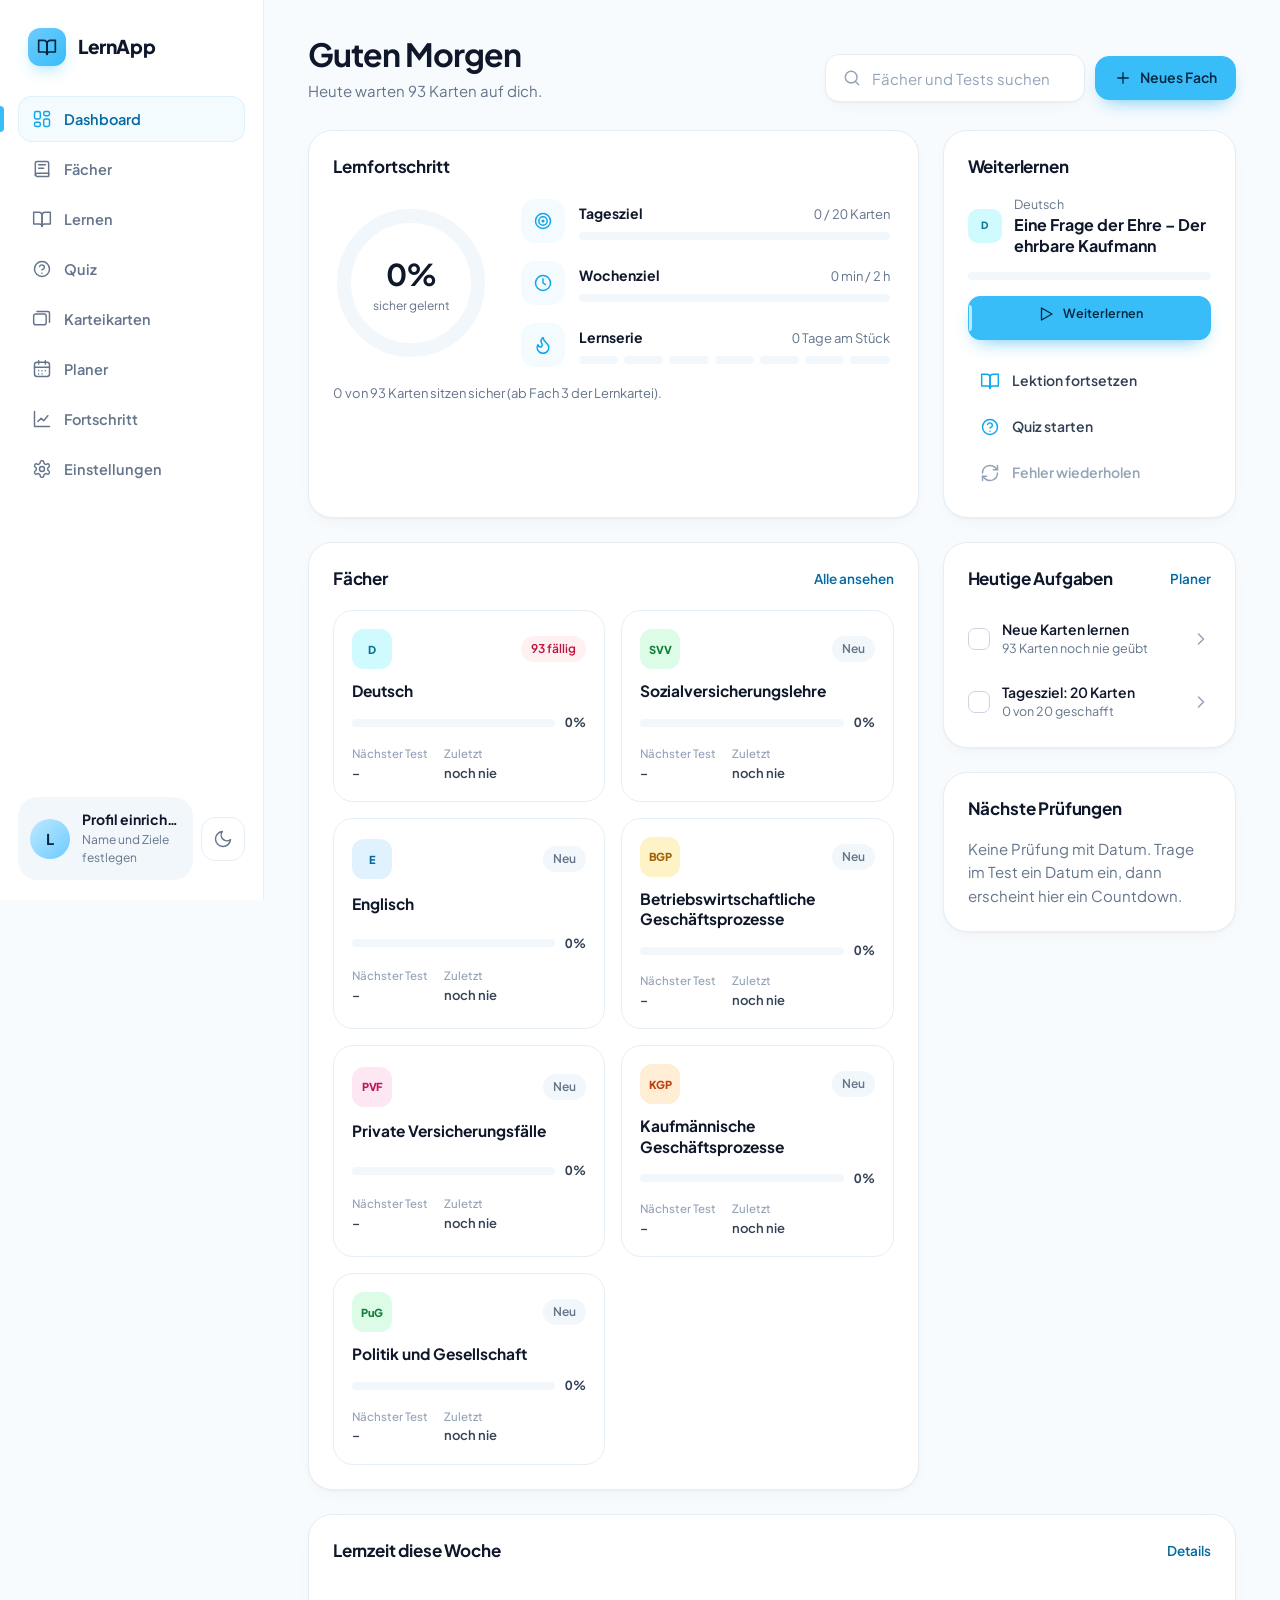
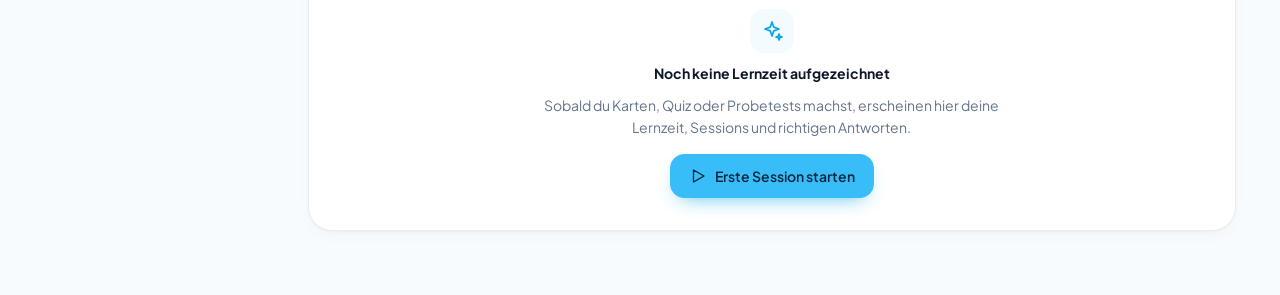
==== commit 67db2e81: "Dunkelmodus: Hell, Dunkel oder Automatisch Alle festen Farben als Variablen, dunkle Palette mit hell" ====
--- a/index.html
+++ b/index.html
@@ -13,6 +13,10 @@
   <link rel="preconnect" href="https://fonts.gstatic.com" crossorigin>
   <link href="https://fonts.googleapis.com/css2?family=Plus+Jakarta+Sans:wght@400;500;600;700;800&display=swap" rel="stylesheet">
   <link rel="stylesheet" href="css/design.css">
+  <script>
+    // Farbschema vor dem ersten Zeichnen setzen (kein helles Aufblitzen im Dunkelmodus)
+    try { document.documentElement.dataset.theme = (JSON.parse(localStorage.getItem('lernapp.v1') || '{}').prefs || {}).theme || 'light'; } catch (e) { document.documentElement.dataset.theme = 'light'; }
+  </script>
 </head>
 <body>
   <a class="skip" href="#main">Zum Inhalt springen</a>
--- a/css/design.css
+++ b/css/design.css
@@ -33,6 +33,14 @@
   --font: 'Plus Jakarta Sans', 'Segoe UI', system-ui, -apple-system, sans-serif;
   --ease: cubic-bezier(.2, .8, .2, 1);
   --side-w: 264px;
+  /* Linien & Zustandsfarben */
+  --line-accent: #DDF2FD; --border-hover: #D6E3EE; --border-accent: #D6ECFA; --check-line: #CBD5E1;
+  --drop-line: #C9DCEA; --drop-hover: #EAF7FF;
+  --gold: #F59E0B; --gold-fill: #FCD34D;
+  --hot-bg: #FFF1F2; --hot-fg: #BE123C; --warn-text: #B45309;
+  --ok-line: #BBF7D0; --bad-line: #FECACA; --warn-line: #FDE68A;
+  --backdrop: rgba(15, 23, 42, .32);
+  --toast-bg: #0F172A; --toast-fg: #FFFFFF;
   color-scheme: light;
 }
 
@@ -74,7 +82,7 @@
   color: var(--muted); text-decoration: none; font-weight: 600; font-size: 14.5px; transition: background .18s var(--ease), color .18s var(--ease);
 }
 .nav-item:hover { background: var(--soft); color: var(--ink); }
-.nav-item[aria-current="page"] { background: var(--tint); color: var(--accent-text); box-shadow: inset 0 0 0 1px #DDF2FD; }
+.nav-item[aria-current="page"] { background: var(--tint); color: var(--accent-text); box-shadow: inset 0 0 0 1px var(--line-accent); }
 .nav-item[aria-current="page"]::before { content: ''; position: absolute; left: -18px; top: 10px; bottom: 10px; width: 4px; border-radius: 0 4px 4px 0; background: var(--accent); }
 .nav-item[aria-current="page"] .ic { color: var(--strong); }
 .userbox { margin-top: auto; display: flex; align-items: center; gap: 12px; padding: 12px; border-radius: var(--r-lg); background: var(--soft); text-decoration: none; color: var(--ink); transition: background .18s; }
@@ -82,7 +90,7 @@
 .userbox-txt { display: grid; min-width: 0; }
 .userbox-txt b { font-size: 14px; white-space: nowrap; overflow: hidden; text-overflow: ellipsis; }
 .userbox-txt small { display: flex; align-items: center; gap: 4px; color: var(--muted); font-size: 12px; }
-.userbox-txt small .ic { width: 14px; height: 14px; color: #F59E0B; }
+.userbox-txt small .ic { width: 14px; height: 14px; color: var(--gold); }
 .avatar { width: 40px; height: 40px; flex: none; border-radius: 50%; display: grid; place-items: center; background: linear-gradient(135deg, var(--secondary), var(--primary)); color: var(--on-accent); font-weight: 700; text-decoration: none; }
 .avatar.sm { width: 36px; height: 36px; font-size: 14px; }
 .avatar.lg { width: 64px; height: 64px; font-size: 24px; }
@@ -123,11 +131,11 @@
   font-weight: 600; font-size: 14px; text-decoration: none; cursor: pointer; white-space: nowrap;
   transition: background .18s var(--ease), border-color .18s var(--ease), transform .12s var(--ease), box-shadow .18s var(--ease);
 }
-.btn:hover { background: var(--soft); border-color: #D6E3EE; }
+.btn:hover { background: var(--soft); border-color: var(--border-hover); }
 .btn:active { transform: translateY(1px) scale(.99); }
 .btn.primary { background: var(--accent); border-color: var(--accent); color: var(--on-accent); box-shadow: 0 8px 20px -10px rgba(14, 165, 233, .8); }
 .btn.primary:hover { background: var(--primary); border-color: var(--primary); }
-.btn.danger { background: var(--bad-soft); border-color: #FBD5D5; color: var(--bad); }
+.btn.danger { background: var(--bad-soft); border-color: var(--bad-line); color: var(--bad); }
 .btn.danger-text { border-color: transparent; background: none; color: var(--bad); margin-right: auto; }
 .btn.block { width: 100%; }
 .btn.sm { min-height: 36px; padding: 6px 12px; font-size: 13px; border-radius: 12px; }
@@ -138,8 +146,8 @@
 .btn-row { display: flex; gap: 10px; flex-wrap: wrap; }
 .icon-btn { width: 40px; height: 40px; display: inline-grid; place-items: center; border-radius: 12px; border: 1px solid transparent; background: none; color: var(--muted); cursor: pointer; transition: background .18s, color .18s; }
 .icon-btn:hover { background: var(--soft); color: var(--ink); }
-.icon-btn.star.on { color: #F59E0B; }
-.icon-btn.star.on .ic { fill: #FCD34D; }
+.icon-btn.star.on { color: var(--gold); }
+.icon-btn.star.on .ic { fill: var(--gold-fill); }
 
 input[type="text"], input[type="date"], input[type="number"], input[type="search"], select, textarea {
   width: 100%; min-height: 48px; padding: 12px 16px; border-radius: var(--r-md); border: 1px solid var(--border); background: var(--soft);
@@ -168,13 +176,13 @@
 
 /* ---------- Badges, Icons ---------- */
 .badge { display: inline-flex; align-items: center; height: 26px; padding: 0 10px; border-radius: 999px; font-size: 12px; font-weight: 600; background: var(--soft); color: var(--muted); white-space: nowrap; }
-.badge[data-s="faellig"], .badge[data-p="hoch"] { background: #FFF1F2; color: #BE123C; }
-.badge[data-p="mittel"], .badge[data-s="leer"] { background: var(--warn-soft); color: #B45309; }
+.badge[data-s="faellig"], .badge[data-p="hoch"] { background: var(--hot-bg); color: var(--hot-fg); }
+.badge[data-p="mittel"], .badge[data-s="leer"] { background: var(--warn-soft); color: var(--warn-text); }
 .badge[data-s="ok"], .badge[data-p="niedrig"] { background: var(--tint); color: var(--accent-text); }
 .badge[data-s="neu"] { background: var(--soft); color: var(--muted); }
 .prio { font-size: 11px; font-weight: 700; padding: 3px 8px; border-radius: 999px; background: var(--soft); color: var(--muted); text-transform: capitalize; }
-.prio[data-p="hoch"] { background: #FFF1F2; color: #BE123C; }
-.prio[data-p="mittel"] { background: var(--warn-soft); color: #B45309; }
+.prio[data-p="hoch"] { background: var(--hot-bg); color: var(--hot-fg); }
+.prio[data-p="mittel"] { background: var(--warn-soft); color: var(--warn-text); }
 .prio[data-p="niedrig"] { background: var(--tint); color: var(--accent-text); }
 .subj-ico { --bg: #E0F2FE; --fg: #0369A1; width: 40px; height: 40px; flex: none; border-radius: 12px; display: inline-grid; place-items: center; background: var(--bg); color: var(--fg); font-size: 11px; font-weight: 800; letter-spacing: -.02em; }
 .subj-ico[data-tone="lila"] { --bg: #CFFAFE; --fg: #0E7490; }
@@ -236,7 +244,7 @@
   color: var(--ink); text-decoration: none; text-align: left; cursor: pointer; transition: transform .2s var(--ease), box-shadow .2s var(--ease), border-color .2s;
 }
 .subject-grid.wide .subject { padding: 22px; border-radius: var(--r-xl); box-shadow: var(--sh-1); }
-.subject:hover, .test-card:hover, .mode:hover, .topic:hover { transform: translateY(-2px); box-shadow: var(--sh-2); border-color: #D6ECFA; }
+.subject:hover, .test-card:hover, .mode:hover, .topic:hover { transform: translateY(-2px); box-shadow: var(--sh-2); border-color: var(--border-accent); }
 .subject-top { display: flex; justify-content: space-between; align-items: center; }
 .subject-name { font-size: 15.5px; font-weight: 700; line-height: 1.3; overflow-wrap: anywhere; hyphens: auto; }
 .subject-progress { display: grid; grid-template-columns: 1fr auto; gap: 10px; align-items: center; }
@@ -259,7 +267,7 @@
 .task { position: relative; display: grid; grid-template-columns: auto 1fr auto; gap: 12px; align-items: center; padding: 10px 12px; border-radius: var(--r-md); color: var(--ink); text-decoration: none; cursor: pointer; transition: background .18s; }
 .task:hover { background: var(--soft); }
 .task input { position: absolute; opacity: 0; pointer-events: none; }
-.task-box { width: 22px; height: 22px; border-radius: 7px; border: 1.5px solid #CBD5E1; display: grid; place-items: center; color: transparent; transition: all .18s; }
+.task-box { width: 22px; height: 22px; border-radius: 7px; border: 1.5px solid var(--check-line); display: grid; place-items: center; color: transparent; transition: all .18s; }
 .task-box .ic { width: 14px; height: 14px; stroke-width: 3; }
 .task input:focus-visible + .task-box { outline: 3px solid var(--secondary); outline-offset: 2px; }
 .task.done .task-box, .task input:checked + .task-box { background: var(--accent); border-color: var(--accent); color: var(--on-accent); }
@@ -291,7 +299,7 @@
 .kpi.big b { font-size: 40px; }
 .delta { font-size: 12px; color: var(--muted); font-weight: 500; }
 .delta.up { color: var(--ok); }
-.delta.down { color: #B45309; }
+.delta.down { color: var(--warn-text); }
 .bars { display: grid; grid-template-columns: 36px repeat(var(--n, 7), 1fr); grid-auto-flow: column; grid-template-columns: 36px; grid-auto-columns: 1fr; gap: 10px; padding: 16px 24px 20px; align-items: end; }
 .bars-grid { display: grid; height: var(--h); align-content: space-between; color: var(--faint); font-size: 11px; text-align: right; padding-bottom: 22px; }
 .bar-col { display: grid; gap: 8px; justify-items: center; }
@@ -326,10 +334,10 @@
 details.list-row { display: block; padding: 0; }
 details.list-row summary { list-style: none; display: flex; align-items: center; gap: 14px; padding: 12px; border-radius: var(--r-md); cursor: pointer; }
 details.list-row summary::-webkit-details-marker { display: none; }
-details.list-row summary > .ic { color: #F59E0B; fill: #FCD34D; }
+details.list-row summary > .ic { color: var(--gold); fill: var(--gold-fill); }
 .disclose-body { padding: 4px 16px 16px 46px; color: var(--ink-2); font-size: 14px; line-height: 1.65; }
 .grade-chip { width: 40px; height: 40px; border-radius: 12px; display: grid; place-items: center; font-weight: 800; font-size: 17px; background: var(--tint); color: var(--accent-text); }
-.grade-chip[data-g="4"], .grade-chip[data-g="5"], .grade-chip[data-g="6"] { background: var(--warn-soft); color: #B45309; }
+.grade-chip[data-g="4"], .grade-chip[data-g="5"], .grade-chip[data-g="6"] { background: var(--warn-soft); color: var(--warn-text); }
 
 /* Tabs */
 .tabs { display: flex; gap: 4px; padding: 4px; border-radius: var(--r-md); background: var(--soft); border: 1px solid var(--border); justify-self: start; max-width: 100%; overflow-x: auto; scrollbar-width: none; }
@@ -357,8 +365,8 @@
 .plan-day.exam b { color: var(--on-accent); }
 
 /* Material */
-.drop { display: grid; justify-items: center; gap: 8px; margin: 0 24px; padding: 34px 20px; text-align: center; border: 1.5px dashed #C9DCEA; border-radius: var(--r-lg); background: var(--tint); cursor: pointer; transition: border-color .18s, background .18s; }
-.drop:hover, .drop.over { border-color: var(--accent); background: #EAF7FF; }
+.drop { display: grid; justify-items: center; gap: 8px; margin: 0 24px; padding: 34px 20px; text-align: center; border: 1.5px dashed var(--drop-line); border-radius: var(--r-lg); background: var(--tint); cursor: pointer; transition: border-color .18s, background .18s; }
+.drop:hover, .drop.over { border-color: var(--accent); background: var(--drop-hover); }
 .drop-ico { width: 52px; height: 52px; border-radius: 16px; display: grid; place-items: center; background: var(--card); color: var(--strong); box-shadow: var(--sh-1); }
 .drop b { font-size: 15px; }
 .drop small { color: var(--muted); font-size: 13px; }
@@ -415,7 +423,7 @@
 .reader-head { display: flex; justify-content: space-between; gap: 16px; align-items: flex-start; padding: 28px 36px 12px; }
 .reader-head small { color: var(--accent-text); font-weight: 600; font-size: 12.5px; }
 .reader-head h2 { font-size: 24px; font-weight: 700; letter-spacing: -.02em; line-height: 1.25; margin-top: 4px; }
-.summary { margin: 8px 36px 20px; padding: 18px 20px; border-radius: var(--r-lg); background: var(--tint); border: 1px solid #DDF2FD; }
+.summary { margin: 8px 36px 20px; padding: 18px 20px; border-radius: var(--r-lg); background: var(--tint); border: 1px solid var(--line-accent); }
 .summary b { display: flex; align-items: center; gap: 8px; color: var(--accent-text); font-size: 14px; }
 .summary b .ic { width: 18px; height: 18px; }
 .summary ul { margin: 10px 0 0; padding-left: 20px; display: grid; gap: 6px; font-size: 14px; color: var(--ink-2); line-height: 1.55; }
@@ -427,7 +435,7 @@
 
 /* ---------- Karteikarten-Start ---------- */
 .flash-start { display: grid; grid-template-columns: auto 1fr; gap: 28px; align-items: center; padding: 28px; }
-.flash-preview { width: 150px; height: 112px; border-radius: var(--r-lg); display: grid; place-items: center; background: linear-gradient(135deg, var(--tint), var(--secondary)); color: var(--strong); box-shadow: inset 0 0 0 1px #DDF2FD; transform: rotate(-4deg); }
+.flash-preview { width: 150px; height: 112px; border-radius: var(--r-lg); display: grid; place-items: center; background: linear-gradient(135deg, var(--tint), var(--secondary)); color: var(--strong); box-shadow: inset 0 0 0 1px var(--line-accent); transform: rotate(-4deg); }
 .flash-preview .ic { width: 44px; height: 44px; stroke-width: 1.5; }
 .flash-start-txt { display: grid; gap: 12px; }
 .flash-start-txt h2 { font-size: 22px; font-weight: 700; letter-spacing: -.02em; }
@@ -446,13 +454,13 @@
 .block[data-k="probe"]::before { background: var(--primary); }
 .block[data-k="exam"]::before { background: var(--strong); }
 .block[data-k="exam"] { background: var(--accent); color: var(--on-accent); }
-.block[data-k="task"]::before { background: #FCD34D; }
+.block[data-k="task"]::before { background: var(--gold-fill); }
 .task-block input { margin: 2px 0 0; accent-color: var(--accent); }
 .task-block.done span { text-decoration: line-through; color: var(--faint); }
 .week-empty { color: var(--faint); font-size: 12px; }
 .legend { display: flex; gap: 14px; flex-wrap: wrap; align-items: center; color: var(--muted); font-size: 12px; font-weight: 500; }
 .legend i { display: inline-block; width: 10px; height: 10px; border-radius: 3px; margin-right: 6px; vertical-align: -1px; background: var(--secondary); }
-.legend i[data-k="probe"] { background: var(--primary); } .legend i[data-k="exam"] { background: var(--strong); } .legend i[data-k="task"] { background: #FCD34D; }
+.legend i[data-k="probe"] { background: var(--primary); } .legend i[data-k="exam"] { background: var(--strong); } .legend i[data-k="task"] { background: var(--gold-fill); }
 
 /* ---------- Fortschritt ---------- */
 .kpi-row { display: grid; grid-template-columns: repeat(4, minmax(0, 1fr)); gap: 24px; }
@@ -487,7 +495,7 @@
 #dialog { width: min(540px, calc(100vw - 32px)); max-height: calc(100vh - 48px); overflow-y: auto; padding: 0; border: 0; border-radius: var(--r-xl); background: var(--card); color: var(--ink); box-shadow: var(--sh-3); }
 #dialog[open] { animation: pop .22s var(--ease); }
 @keyframes pop { from { opacity: 0; transform: translateY(8px) scale(.98); } }
-#dialog::backdrop { background: rgba(15, 23, 42, .32); backdrop-filter: blur(3px); }
+#dialog::backdrop { background: var(--backdrop); backdrop-filter: blur(3px); }
 #dialog form { display: grid; gap: 18px; padding: 28px; }
 #dialog h2 { font-size: 20px; font-weight: 700; letter-spacing: -.02em; }
 #dialog .list { padding: 0; }
@@ -500,7 +508,7 @@
 .swatches input:focus-visible + .subj-ico { outline: 3px solid var(--secondary); outline-offset: 4px; }
 
 /* Toast */
-#toast { position: fixed; left: 50%; bottom: 28px; z-index: 80; transform: translate(-50%, 140%); padding: 12px 20px; border-radius: var(--r-md); background: var(--ink); color: #fff; font-weight: 600; font-size: 14px; box-shadow: var(--sh-3); transition: transform .28s var(--ease); max-width: calc(100vw - 32px); }
+#toast { position: fixed; left: 50%; bottom: 28px; z-index: 80; transform: translate(-50%, 140%); padding: 12px 20px; border-radius: var(--r-md); background: var(--toast-bg); color: var(--toast-fg); font-weight: 600; font-size: 14px; box-shadow: var(--sh-3); transition: transform .28s var(--ease); max-width: calc(100vw - 32px); }
 #toast.show { transform: translate(-50%, 0); }
 #toast:not(.show) { visibility: hidden; transition: transform .28s var(--ease), visibility 0s .28s; }
 
@@ -528,9 +536,9 @@
 .opt .key { width: 32px; height: 32px; border-radius: 10px; display: grid; place-items: center; background: var(--soft); color: var(--muted); font-size: 13px; font-weight: 700; }
 .opt.check.on { border-color: var(--accent); background: var(--tint); }
 .opt.check.on .key { background: var(--accent); color: var(--on-accent); }
-.opt.right { border-color: #86EFAC; background: var(--ok-soft); }
+.opt.right { border-color: var(--ok-line); background: var(--ok-soft); }
 .opt.right .key { background: var(--ok); color: #fff; }
-.opt.wrong { border-color: #FCA5A5; background: var(--bad-soft); }
+.opt.wrong { border-color: var(--bad-line); background: var(--bad-soft); }
 .opt.wrong .key { background: var(--bad); color: #fff; }
 .opt.missed { border: 1.5px dashed var(--ok); }
 .opt:disabled { cursor: default; color: var(--ink); }
@@ -547,9 +555,9 @@
 .row.end { justify-content: flex-end; }
 .tf { display: grid; grid-template-columns: 1fr 1fr; gap: 12px; }
 .tf .btn { min-height: 56px; font-size: 15px; }
-.btn.know { background: var(--ok-soft); border-color: #BBF7D0; color: var(--ok); }
-.btn.dont { background: var(--bad-soft); border-color: #FECACA; color: var(--bad); }
-.btn.hard { background: var(--warn-soft); border-color: #FDE68A; color: #B45309; }
+.btn.know { background: var(--ok-soft); border-color: var(--ok-line); color: var(--ok); }
+.btn.dont { background: var(--bad-soft); border-color: var(--bad-line); color: var(--bad); }
+.btn.hard { background: var(--warn-soft); border-color: var(--warn-line); color: var(--warn-text); }
 .answer-row { display: grid; grid-template-columns: 1fr 1fr; gap: 12px; }
 .answer-row.three { grid-template-columns: repeat(3, 1fr); }
 .answer-row .btn { min-height: 54px; }
@@ -582,8 +590,8 @@
 .tile:hover:not(:disabled) { border-color: var(--primary); background: var(--tint); }
 .tile:focus { outline: none; }
 .tile.sel { border-color: var(--accent); background: var(--tint); box-shadow: 0 0 0 3px var(--secondary); }
-.tile.done { border-color: #BBF7D0; background: var(--ok-soft); color: var(--ok); cursor: default; }
-.tile.shake { animation: shake .35s; border-color: #FCA5A5; }
+.tile.done { border-color: var(--ok-line); background: var(--ok-soft); color: var(--ok); cursor: default; }
+.tile.shake { animation: shake .35s; border-color: var(--bad-line); }
 @keyframes shake { 25% { transform: translateX(-5px); } 75% { transform: translateX(5px); } }
 
 /* Ergebnis */
@@ -634,7 +642,7 @@
   .app { grid-template-columns: 1fr; }
   .side { position: fixed; z-index: 60; inset: 0 auto 0 0; width: 288px; transform: translateX(-102%); transition: transform .28s var(--ease); box-shadow: var(--sh-3); }
   body.nav-open .side { transform: none; }
-  body.nav-open .scrim { display: block; position: fixed; inset: 0; z-index: 55; background: rgba(15, 23, 42, .3); }
+  body.nav-open .scrim { display: block; position: fixed; inset: 0; z-index: 55; background: var(--backdrop); }
   #main { padding: 0 16px calc(96px + env(safe-area-inset-bottom, 0px)); gap: 22px; }
   .mobile-bar { display: flex; align-items: center; justify-content: space-between; gap: 12px; position: sticky; top: 0; z-index: 30; margin: 0 -16px; padding: calc(10px + env(safe-area-inset-top, 0px)) 12px 10px; background: color-mix(in srgb, var(--bg) 88%, transparent); backdrop-filter: blur(14px); -webkit-backdrop-filter: blur(14px); border-bottom: 1px solid var(--border); }
   .mobile-bar .logo { padding: 0; font-size: 17px; }
@@ -723,3 +731,75 @@
   .lr-bar .meter { display: none; }
   .card-head .legend { display: none; }
 }
+
+/* ==========================================================================
+   Dunkelmodus – Einstellungen: Hell / Dunkel / Automatisch (folgt dem Gerät)
+   ========================================================================== */
+:root[data-theme="dark"] {
+  --bg: #0A111D; --card: #111B2B; --soft: #18243A; --border: #213049; --tint: #0E2A42;
+  --ink: #E8EEF7; --ink-2: #C3CEDE; --muted: #94A3B8; --faint: #66768F;
+  --secondary: #1D4F73; --primary: #6ECBFF; --accent: #38BDF8; --strong: #0EA5E9;
+  --accent-text: #7DD3FC; --on-accent: #04263F;
+  --ok: #4ADE80; --ok-soft: #10291E; --warn: #FBBF24; --warn-soft: #2B220E; --bad: #F87171; --bad-soft: #2D1418;
+  --line-accent: #1D4466; --border-hover: #2B3D5B; --border-accent: #24537A; --check-line: #3A4A66;
+  --drop-line: #2B4A68; --drop-hover: #12304A;
+  --gold: #FBBF24; --gold-fill: #B7791F;
+  --hot-bg: #3A1520; --hot-fg: #FDA4AF; --warn-text: #FCD34D;
+  --ok-line: #1F5C3A; --bad-line: #6B2530; --warn-line: #6B5313;
+  --backdrop: rgba(0, 0, 0, .55);
+  --toast-bg: #E8EEF7; --toast-fg: #0A111D;
+  --sh-1: 0 1px 2px rgba(0, 0, 0, .3), 0 8px 24px -12px rgba(0, 0, 0, .5);
+  --sh-2: 0 2px 6px rgba(0, 0, 0, .35), 0 18px 40px -16px rgba(14, 165, 233, .25);
+  --sh-3: 0 24px 60px -20px rgba(0, 0, 0, .7);
+  color-scheme: dark;
+}
+@media (prefers-color-scheme: dark) {
+  :root[data-theme="auto"] {
+    --bg: #0A111D; --card: #111B2B; --soft: #18243A; --border: #213049; --tint: #0E2A42;
+    --ink: #E8EEF7; --ink-2: #C3CEDE; --muted: #94A3B8; --faint: #66768F;
+    --secondary: #1D4F73; --primary: #6ECBFF; --accent: #38BDF8; --strong: #0EA5E9;
+    --accent-text: #7DD3FC; --on-accent: #04263F;
+    --ok: #4ADE80; --ok-soft: #10291E; --warn: #FBBF24; --warn-soft: #2B220E; --bad: #F87171; --bad-soft: #2D1418;
+    --line-accent: #1D4466; --border-hover: #2B3D5B; --border-accent: #24537A; --check-line: #3A4A66;
+    --drop-line: #2B4A68; --drop-hover: #12304A;
+    --gold: #FBBF24; --gold-fill: #B7791F;
+    --hot-bg: #3A1520; --hot-fg: #FDA4AF; --warn-text: #FCD34D;
+    --ok-line: #1F5C3A; --bad-line: #6B2530; --warn-line: #6B5313;
+    --backdrop: rgba(0, 0, 0, .55);
+    --toast-bg: #E8EEF7; --toast-fg: #0A111D;
+    --sh-1: 0 1px 2px rgba(0, 0, 0, .3), 0 8px 24px -12px rgba(0, 0, 0, .5);
+    --sh-2: 0 2px 6px rgba(0, 0, 0, .35), 0 18px 40px -16px rgba(14, 165, 233, .25);
+    --sh-3: 0 24px 60px -20px rgba(0, 0, 0, .7);
+    color-scheme: dark;
+  }
+}
+/* Fach-Icons: dunkle Tönung, helle Schrift */
+:root[data-theme="dark"] .subj-ico { --bg: #12324D; --fg: #7DD3FC; }
+:root[data-theme="dark"] .subj-ico[data-tone="lila"] { --bg: #0E3640; --fg: #67E8F9; }
+:root[data-theme="dark"] .subj-ico[data-tone="gruen"] { --bg: #123323; --fg: #86EFAC; }
+:root[data-theme="dark"] .subj-ico[data-tone="gelb"] { --bg: #33290C; --fg: #FDE68A; }
+:root[data-theme="dark"] .subj-ico[data-tone="pink"] { --bg: #3A1429; --fg: #F9A8D4; }
+:root[data-theme="dark"] .subj-ico[data-tone="orange"] { --bg: #3A1F0C; --fg: #FDBA74; }
+@media (prefers-color-scheme: dark) {
+  :root[data-theme="auto"] .subj-ico { --bg: #12324D; --fg: #7DD3FC; }
+  :root[data-theme="auto"] .subj-ico[data-tone="lila"] { --bg: #0E3640; --fg: #67E8F9; }
+  :root[data-theme="auto"] .subj-ico[data-tone="gruen"] { --bg: #123323; --fg: #86EFAC; }
+  :root[data-theme="auto"] .subj-ico[data-tone="gelb"] { --bg: #33290C; --fg: #FDE68A; }
+  :root[data-theme="auto"] .subj-ico[data-tone="pink"] { --bg: #3A1429; --fg: #F9A8D4; }
+  :root[data-theme="auto"] .subj-ico[data-tone="orange"] { --bg: #3A1F0C; --fg: #FDBA74; }
+}
+/* Markierungen und Hover im Dunklen etwas kräftiger */
+:root[data-theme="dark"] mark, :root[data-theme="dark"] .term { color: var(--ink); }
+@media (prefers-color-scheme: dark) { :root[data-theme="auto"] mark, :root[data-theme="auto"] .term { color: var(--ink); } }
+
+/* Umschalter */
+.theme-toggle { display: inline-grid; grid-template-columns: repeat(3, auto); gap: 4px; padding: 4px; border-radius: var(--r-md); background: var(--soft); border: 1px solid var(--border); }
+.theme-toggle button { display: inline-flex; align-items: center; gap: 8px; padding: 8px 14px; border: 0; border-radius: 11px; background: none; color: var(--muted); font-weight: 600; font-size: 13.5px; cursor: pointer; }
+.theme-toggle button[aria-pressed="true"] { background: var(--card); color: var(--ink); box-shadow: var(--sh-1); }
+.theme-toggle .ic { width: 16px; height: 16px; }
+.side-foot { display: flex; gap: 8px; align-items: center; margin-top: auto; }
+.side-foot .userbox { margin-top: 0; flex: 1; min-width: 0; }
+.mode-btn { width: 44px; height: 44px; flex: none; display: grid; place-items: center; border-radius: 14px; border: 1px solid var(--border); background: var(--card); color: var(--muted); cursor: pointer; transition: background .18s, color .18s; }
+.mode-btn:hover { background: var(--soft); color: var(--ink); }
+.mobile-bar .mode-btn { width: 36px; height: 36px; border-radius: 12px; }
+.mobile-right { display: flex; gap: 8px; align-items: center; }
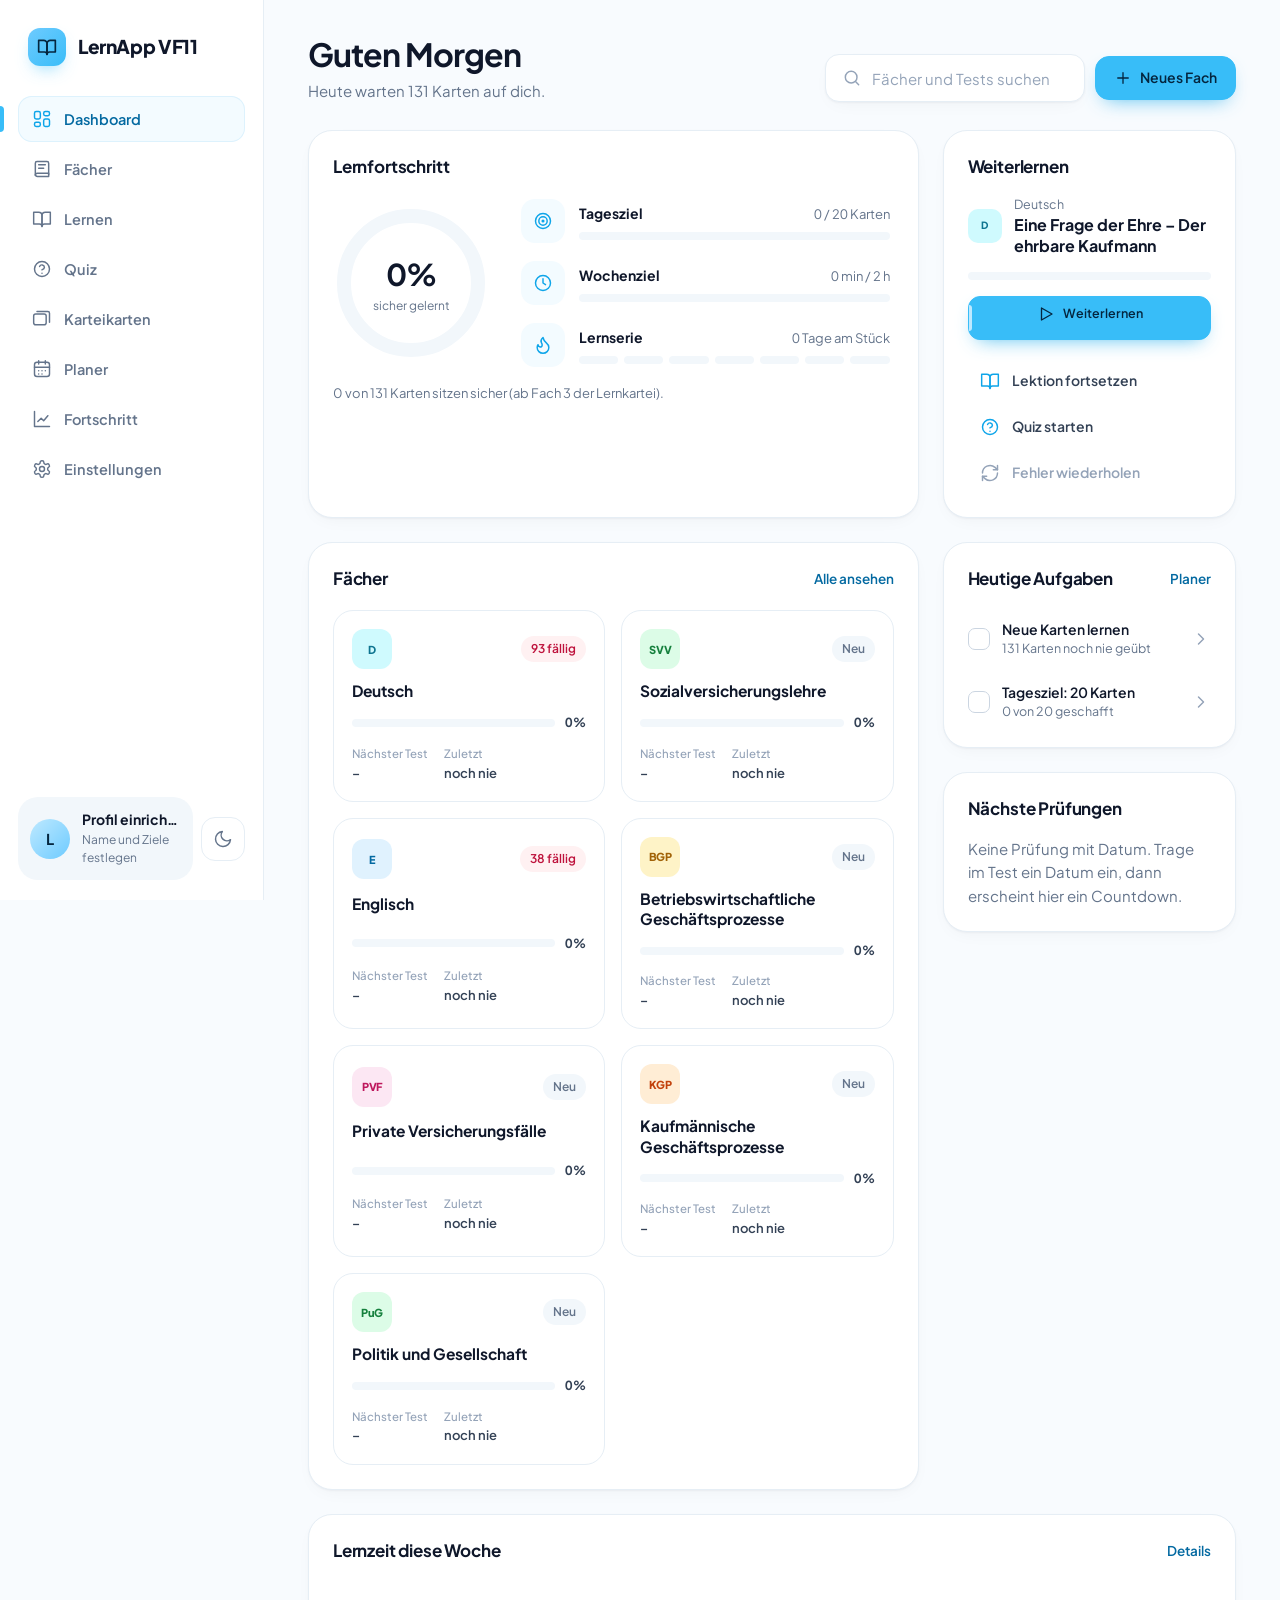
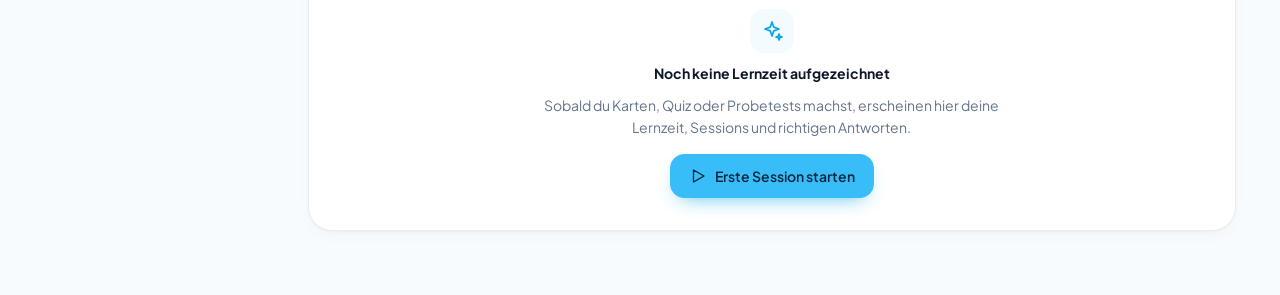
==== commit 0f82a1c5: "Umbenannt in LernApp VF11 Co-Authored-By: Claude Opus 5.5 <noreply@anthropic.com>" ====
--- a/index.html
+++ b/index.html
@@ -3,11 +3,11 @@
 <head>
   <meta charset="utf-8">
   <meta name="viewport" content="width=device-width, initial-scale=1, viewport-fit=cover">
-  <title>LernApp</title>
+  <title>LernApp VF11</title>
   <meta name="robots" content="noindex">
   <meta name="theme-color" content="#F8FBFE">
   <meta name="apple-mobile-web-app-capable" content="yes">
-  <meta name="apple-mobile-web-app-title" content="LernApp">
+  <meta name="apple-mobile-web-app-title" content="LernApp VF11">
   <link rel="icon" href="data:image/svg+xml,%3Csvg xmlns='http://www.w3.org/2000/svg' viewBox='0 0 32 32'%3E%3Crect width='32' height='32' rx='9' fill='%2338BDF8'/%3E%3Cpath d='M8 10h6a3 3 0 0 1 3 3v10a2 2 0 0 0-2-2H8zM24 10h-6a3 3 0 0 0-3 3v10a2 2 0 0 1 2-2h7z' fill='none' stroke='%2304263F' stroke-width='1.8' stroke-linejoin='round'/%3E%3C/svg%3E">
   <link rel="preconnect" href="https://fonts.googleapis.com">
   <link rel="preconnect" href="https://fonts.gstatic.com" crossorigin>
